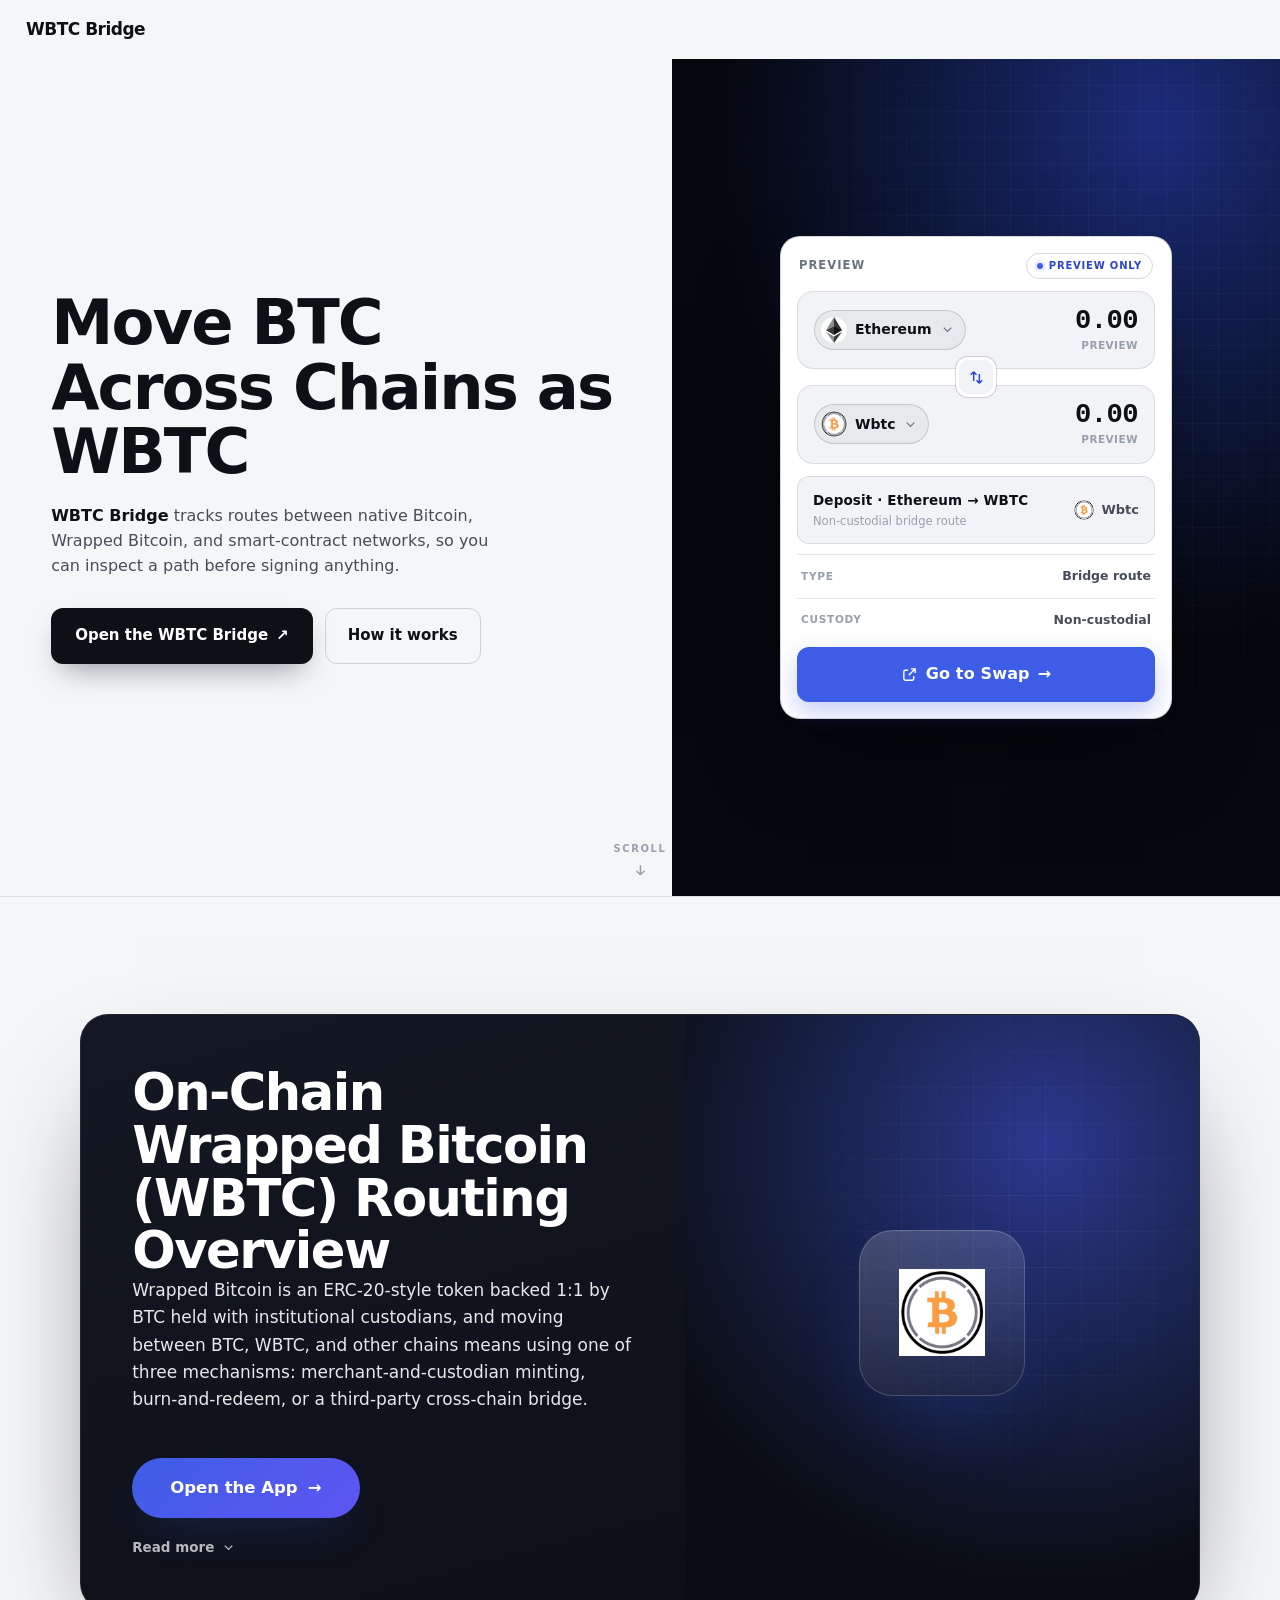
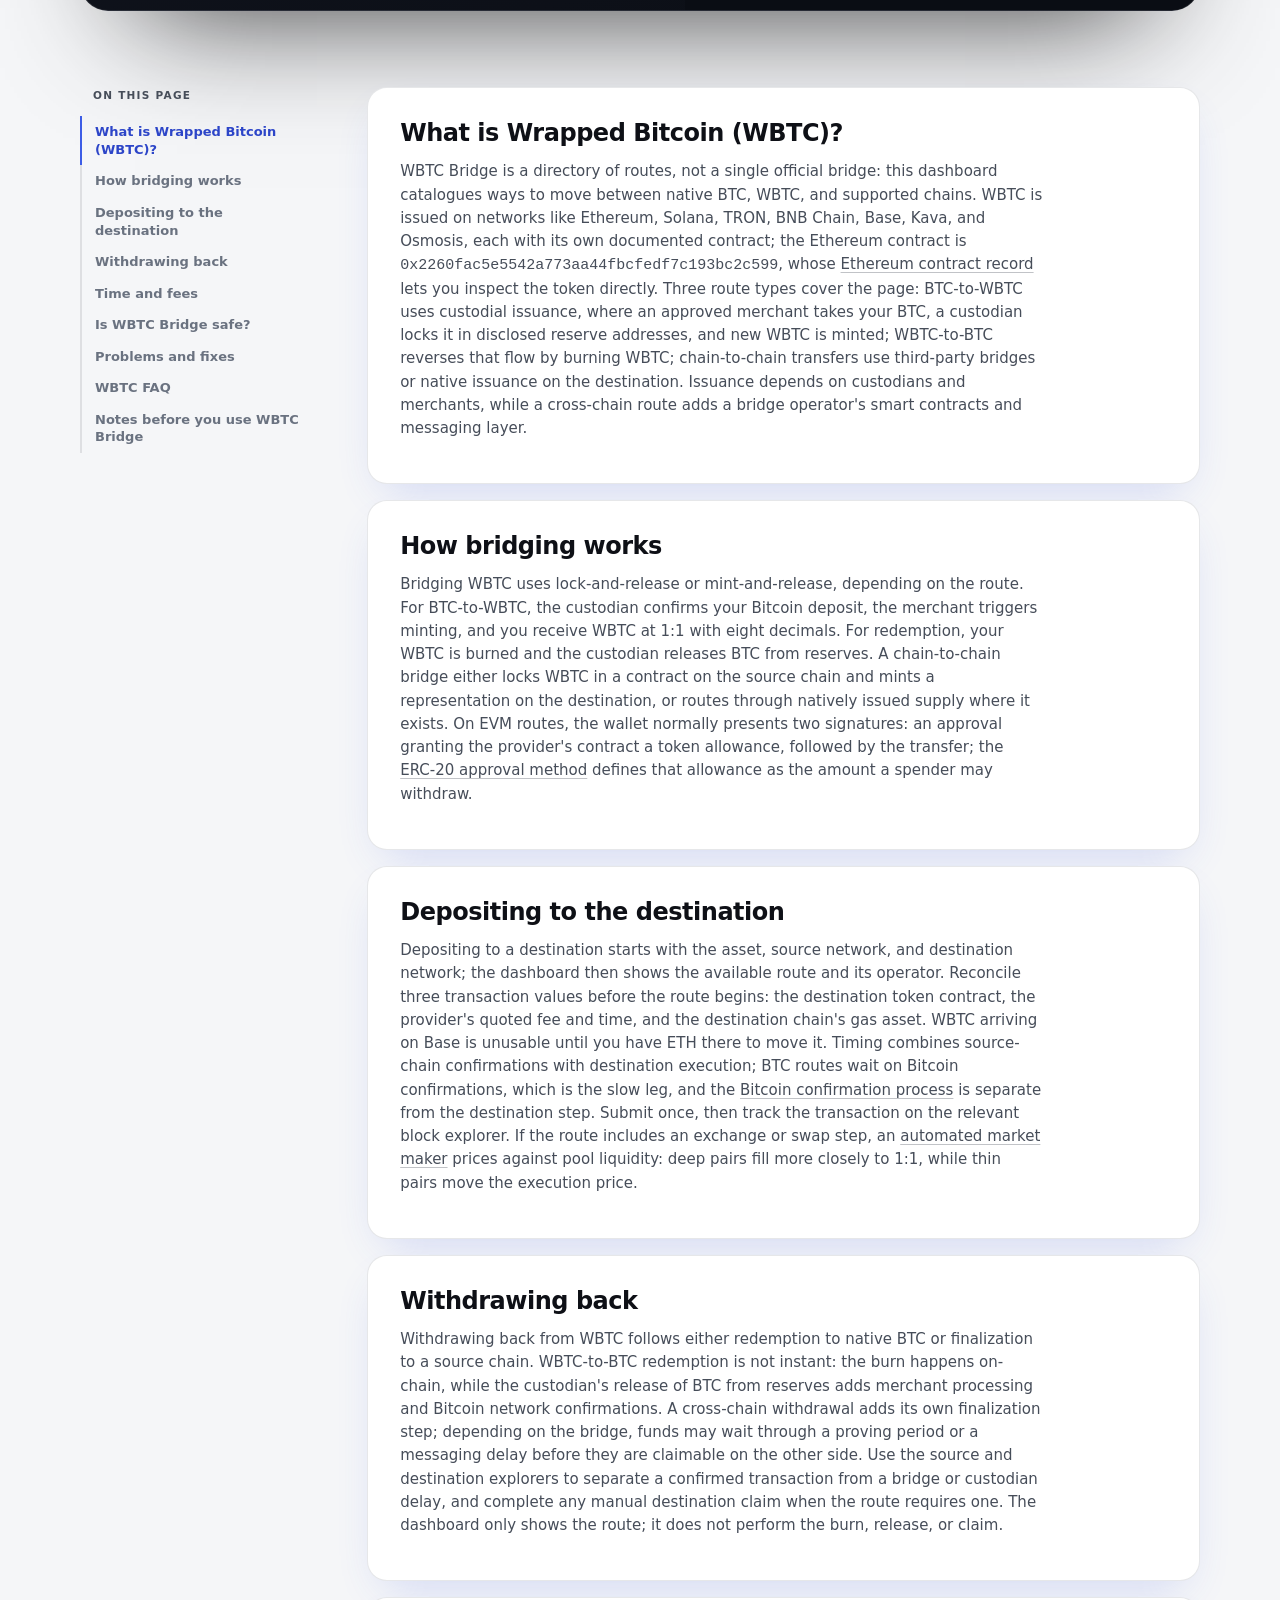
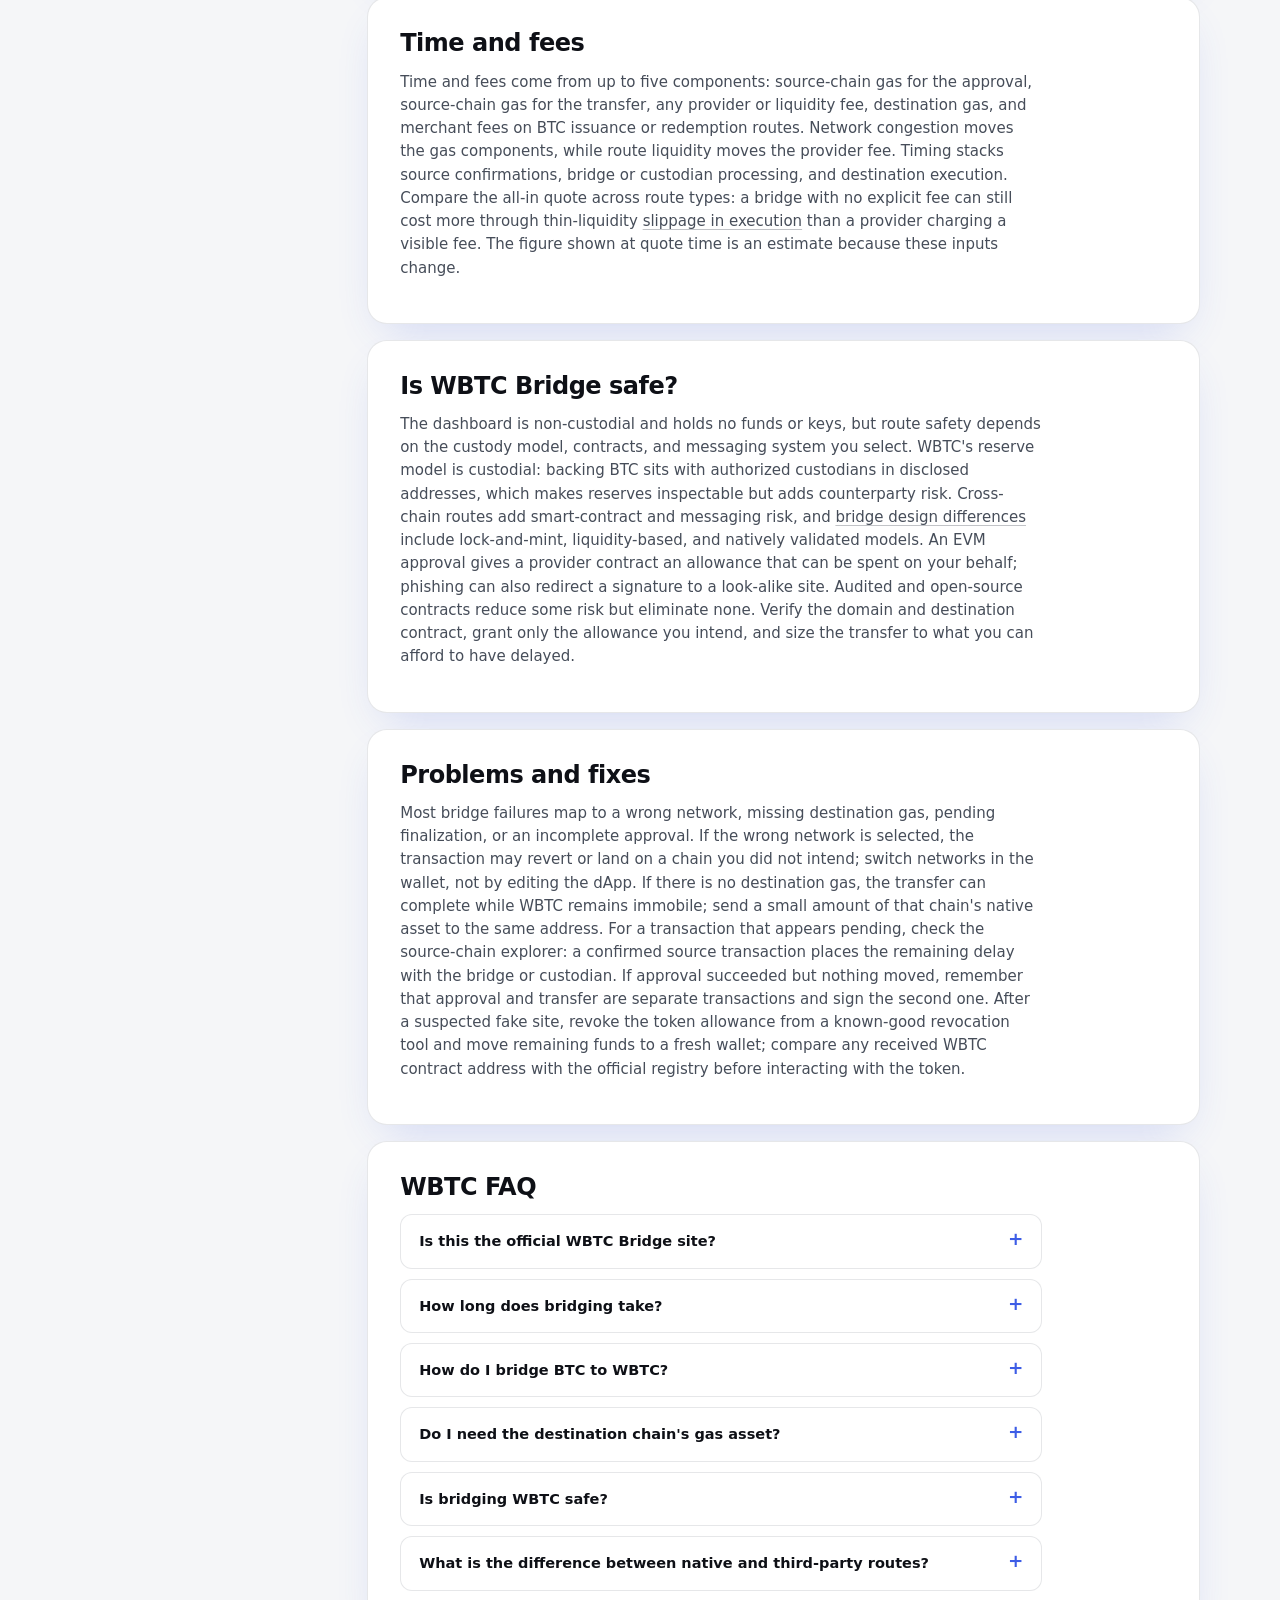
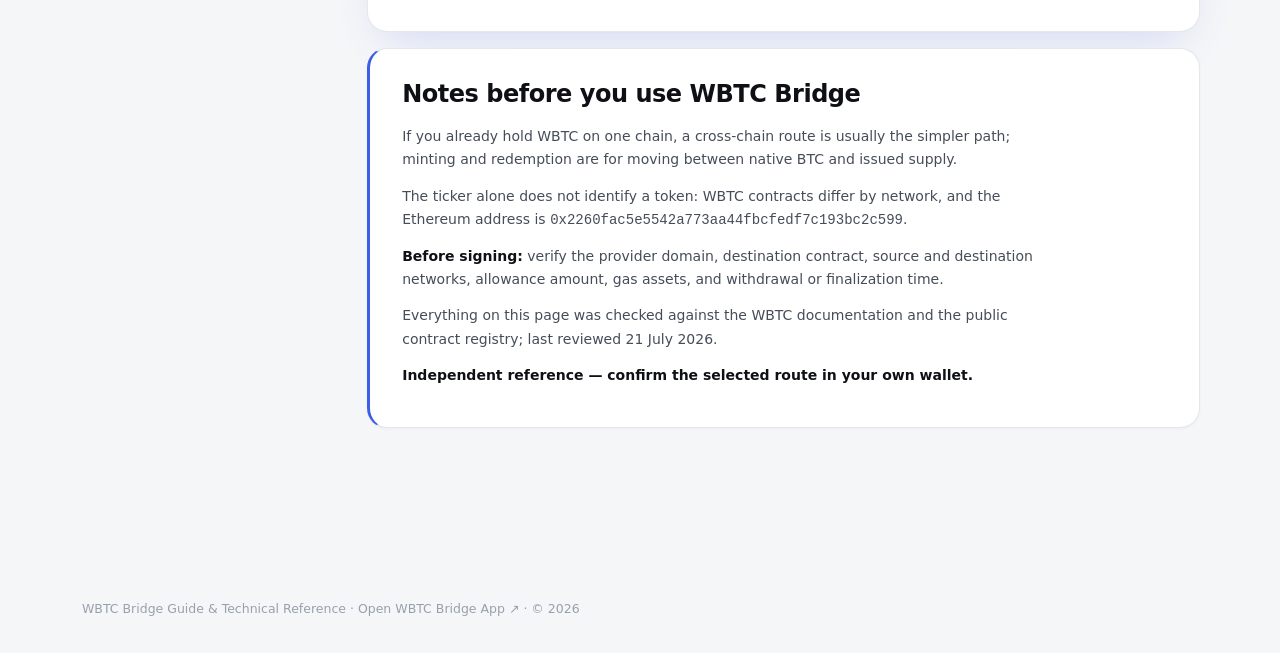
==== index.html @ ad1759bc "Update" ====
<!DOCTYPE html>

<html lang="en">
<head>
<meta charset="utf-8"/>
<meta content="width=device-width, initial-scale=1" name="viewport"/>
<title>WBTC Bridge — Dashboard</title>
<meta content="WBTC Bridge explains routes between native BTC, Wrapped Bitcoin, and supported chains — how minting, burning, and cross-chain transfers work, plus fees and safety checks." name="description"/>
<meta content="index,follow,max-snippet:-1,max-image-preview:large,max-video-preview:-1" name="robots"/>
<meta content="#f5f6f8" name="theme-color"/>
<link href="https://wbtc-bridge.github.io/" rel="canonical"/>
<link href="favicon.png" rel="icon" type="image/png"/>
<link href="favicon.png" rel="apple-touch-icon"/>
<link href="manifest.webmanifest" rel="manifest"/>
<link href="og-cover.png" rel="image_src"/>
<link crossorigin="" href="https://api.coingecko.com" rel="preconnect"/>
<style>
/* WBTC Bridge — independent single-page hub. */
:root {
  color-scheme: light;
  --bg: #f5f6f8; --surface: #ffffff; --panel: #ffffff; --raised: #f1f3f6;
  --line: rgba(17, 24, 39, 0.10); --line-2: rgba(17, 24, 39, 0.16);
  --ink: #0e1016; --text: #464d59; --muted: #6a7280; --faint: #98a0ad;
  --accent: #3d5de6; --accent-2: #2c45c8; --accent-soft: rgba(61, 93, 230, 0.10); --accent-glow: rgba(61, 93, 230, 0.22);
  --cyan: #0e93a8; --cta: #3d5de6; --cta-ink: #ffffff;
  --r-sm: 8px; --r-md: 12px; --r-lg: 16px; --r-xl: 20px;
  --mono: ui-monospace, "SF Mono", SFMono-Regular, "Roboto Mono", Menlo, Consolas, monospace;
  --font: Inter, ui-sans-serif, system-ui, -apple-system, "Segoe UI", Roboto, sans-serif;
  --ease: cubic-bezier(0.22, 0.7, 0.24, 1);
}
* { box-sizing: border-box; }
html { scroll-behavior: smooth; }
@media (prefers-reduced-motion: reduce) { html { scroll-behavior: auto; } }
body {
  margin: 0; min-width: 320px;
  color: var(--text); background: var(--bg);
  font-family: var(--font); font-size: 15px; line-height: 1.55;
  -webkit-font-smoothing: antialiased; text-rendering: optimizeLegibility;
}
a { color: inherit; text-decoration: none; }
a:focus-visible, button:focus-visible, summary:focus-visible { outline: 2px solid var(--accent-2); outline-offset: 3px; border-radius: 8px; }
img { display: block; max-width: 100%; }
.skip { position: absolute; left: -999px; }
.skip:focus { left: 12px; top: 12px; z-index: 99; padding: 8px 14px; border-radius: 10px; background: var(--accent); color: #fff; font-weight: 750; }

.shell { display: flex; min-height: 100dvh; }

/* ───────── sidebar (off-canvas drawer) ───────── */
.sidebar {
  position: fixed; top: 0; left: 0; z-index: 70;
  width: min(288px, 86vw); height: 100vh; height: 100dvh; overflow-y: auto;
  display: flex; flex-direction: column; padding: 16px 12px 14px;
  background: var(--surface); border-right: 1px solid var(--line);
  transform: translateX(-100%); transition: transform 0.24s var(--ease);
  box-shadow: 24px 0 70px rgba(17, 24, 39, 0.15);
}
.sidebar.is-open { transform: none; }
.scrim { position: fixed; inset: 0; z-index: 65; background: rgba(17, 24, 39, 0.30); opacity: 0; pointer-events: none; transition: opacity 0.24s var(--ease); }
.scrim.is-open { opacity: 1; pointer-events: auto; }
html:not(.js) .sidebar { position: static; transform: none; width: 262px; height: auto; box-shadow: none; }
html:not(.js) .scrim, html:not(.js) .nav-toggle { display: none; }
.side-top { display: flex; align-items: center; justify-content: space-between; gap: 12px; padding: 2px 8px 6px; }
.brand { display: flex; align-items: center; gap: 11px; min-width: 0; }
.brand-logo { width: 32px; height: 32px; flex: 0 0 auto; display: grid; place-items: center; border-radius: 9px; background: var(--raised); box-shadow: inset 0 0 0 1px var(--line-2); }
.brand-logo img { width: 20px; height: 20px; border-radius: 6px; }
.brand-name { margin: 0; font-size: 17px; font-weight: 800; letter-spacing: -0.03em; color: var(--ink); line-height: 1; }
.nav-label { margin: 14px 12px 6px; font-size: 10px; font-weight: 700; letter-spacing: 0.15em; text-transform: uppercase; color: var(--faint); }
.nav-item { display: flex; align-items: center; gap: 12px; padding: 9px 12px; border-radius: 9px; color: var(--text); font-size: 14px; font-weight: 600; transition: color 150ms var(--ease), background-color 150ms var(--ease); }
.ni-ico { width: 18px; height: 18px; flex: 0 0 auto; color: var(--muted); }
.ni-ext { margin-left: auto; color: var(--faint); font-size: 12px; }
.nav-item:hover { color: var(--ink); background: rgba(17, 24, 39, 0.04); }
.nav-item:hover .ni-ico { color: var(--text); }
.nav-item.is-active { color: var(--accent-2); background: transparent; }
.nav-item.is-active .ni-ico { color: var(--accent-2); }
.nav-group { border-radius: 9px; }
.nav-group summary { display: flex; align-items: center; gap: 12px; padding: 9px 12px; border-radius: 9px; color: var(--text); font-size: 14px; font-weight: 600; cursor: pointer; list-style: none; transition: color 150ms var(--ease), background-color 150ms var(--ease); }
.nav-group summary::-webkit-details-marker { display: none; }
.nav-group summary .ni-ico { color: var(--muted); }
.nav-group summary .chev { width: 15px; height: 15px; margin-left: auto; color: var(--faint); transition: transform 200ms var(--ease); }
.nav-group summary:hover { color: var(--ink); background: rgba(17, 24, 39, 0.04); }
.nav-group[open] summary { color: var(--ink); }
.nav-group[open] summary .ni-ico { color: var(--text); }
.nav-group[open] summary .chev { transform: rotate(180deg); }
@media (prefers-reduced-motion: reduce) { .nav-group summary .chev { transition: none; } }
.nav-sub { display: flex; flex-direction: column; gap: 1px; padding: 2px 0 8px 42px; }
.nav-sub a { display: flex; align-items: baseline; gap: 7px; padding: 6px 10px; border-radius: 8px; color: var(--muted); font-size: 12.5px; font-weight: 550; transition: color 150ms var(--ease), background-color 150ms var(--ease); }
.nav-sub a small { color: var(--faint); font-size: 10.5px; font-weight: 500; }
.nav-sub a:hover { color: var(--accent-2); background: rgba(17, 24, 39, 0.04); }
.nav-sub a:hover small { color: var(--muted); }
.sidebar-foot { margin-top: auto; padding-top: 13px; border-top: 1px solid var(--line); }
.disclose { margin: 8px 10px 0; font-size: 11px; line-height: 1.5; color: var(--muted); }
.disclose strong { color: var(--text); font-weight: 700; }
.fine { margin: 6px 10px 0; font-size: 10.5px; line-height: 1.45; color: var(--faint); }
.nav-toggle { display: inline-flex; width: 38px; height: 38px; flex: 0 0 auto; position: relative; padding: 0; border: 1px solid var(--line-2); border-radius: 10px; background: var(--raised); color: var(--ink); cursor: pointer; }
.nav-toggle .bar { position: absolute; left: 10px; right: 10px; height: 2px; border-radius: 2px; background: currentColor; transition: transform 0.22s var(--ease), opacity 0.18s var(--ease); }
.nav-toggle .bar:nth-child(1) { top: 13px; } .nav-toggle .bar:nth-child(2) { top: 18px; } .nav-toggle .bar:nth-child(3) { top: 23px; }
.sidebar.is-open .nav-toggle .bar:nth-child(1) { transform: translateY(5px) rotate(45deg); }
.sidebar.is-open .nav-toggle .bar:nth-child(2) { opacity: 0; }
.sidebar.is-open .nav-toggle .bar:nth-child(3) { transform: translateY(-5px) rotate(-45deg); }

/* persistent header: hamburger + logo + H1 */
.topbar-left { display: flex; align-items: center; gap: 12px 14px; min-width: 0; flex-wrap: wrap; }
.menu-btn { display: inline-flex; flex-direction: column; justify-content: center; gap: 4px; width: 40px; height: 38px; flex: 0 0 auto; padding: 0 9px; border: 1px solid var(--line-2); border-radius: 10px; background: var(--raised); color: var(--ink); cursor: pointer; }
.menu-btn .bar { display: block; height: 2px; width: 100%; border-radius: 2px; background: currentColor; transition: transform 0.22s var(--ease), opacity 0.18s var(--ease); }
.menu-btn:hover { border-color: var(--accent); color: var(--accent-2); }
.shell.nav-open .menu-btn .bar:nth-child(1) { transform: translateY(6px) rotate(45deg); }
.shell.nav-open .menu-btn .bar:nth-child(2) { opacity: 0; }
.shell.nav-open .menu-btn .bar:nth-child(3) { transform: translateY(-6px) rotate(-45deg); }
.topbar-logo { width: 32px; height: 32px; flex: 0 0 auto; display: grid; place-items: center; border-radius: 9px; background: var(--raised); box-shadow: inset 0 0 0 1px var(--line-2); }
.topbar-logo img { width: 20px; height: 20px; border-radius: 6px; }
h1.wordmark { margin: 0; font-size: 17px; font-weight: 800; letter-spacing: -0.03em; color: var(--ink); line-height: 1; white-space: nowrap; }
html:not(.js) .menu-btn { display: none; }

/* ───────── main / topbar ───────── */
.main { flex: 1; min-width: 0; display: flex; flex-direction: column; }
.topbar { position: relative; z-index: 40; flex: 0 0 auto; display: flex; align-items: center; justify-content: space-between; gap: 12px 20px; flex-wrap: wrap; padding: 21px 26px; border-bottom: 0; background: transparent; }
.topbar-right { display: flex; align-items: center; gap: 10px 18px; flex-wrap: wrap; }
.mode-switch { display: inline-flex; align-items: center; gap: 10px; }
.ms-label { font-size: 13.5px; font-weight: 700; color: var(--muted); transition: color 150ms var(--ease); }
.ms-label.is-on { color: var(--ink); }
.ms-track { position: relative; width: 42px; height: 24px; flex: 0 0 auto; padding: 0; border: 1px solid var(--line-2); border-radius: 999px; background: var(--raised); cursor: pointer; transition: background-color 180ms var(--ease); }
.ms-knob { position: absolute; top: 50%; left: 3px; width: 16px; height: 16px; border-radius: 50%; background: var(--ink); transform: translateY(-50%); transition: left 200ms var(--ease); }
.ms-track[aria-checked="true"] { background: var(--accent-soft); border-color: rgba(61, 93, 230, 0.4); }
.ms-track[aria-checked="true"] .ms-knob { left: 23px; background: var(--accent-2); }
.ticker { display: flex; align-items: center; flex-wrap: wrap; gap: 3px 16px; min-width: 0; }
.tick { display: inline-flex; align-items: baseline; gap: 6px; color: var(--faint); font-size: 11px; font-weight: 550; letter-spacing: 0.01em; transition: color 150ms var(--ease); }
.tick b { color: var(--muted); font-family: var(--mono); font-size: 11.5px; font-weight: 600; font-variant-numeric: tabular-nums; }
.tick .ext { color: var(--faint); font-size: 9.5px; transition: color 150ms var(--ease); }
.tick:hover { color: var(--muted); } .tick:hover b, .tick:hover .ext { color: var(--accent-2); }
.btn-open { display: inline-flex; align-items: center; gap: 7px; padding: 8px 14px; border: 1px solid var(--line-2); border-radius: 10px; color: var(--ink); background: rgba(17, 24, 39, 0.04); font-size: 12.5px; font-weight: 700; white-space: nowrap; transition: border-color 150ms var(--ease), background-color 150ms var(--ease); }
.btn-open:hover { border-color: var(--accent); color: var(--accent-2); }

/* ───────── first screen: hero + swap card ───────── */
.stage { position: relative; min-height: calc(100dvh - 56px); width: min(560px, 100%); margin-inline: auto; padding: clamp(16px, 3vh, 40px) 24px clamp(52px, 9vh, 96px); display: flex; flex-direction: column; align-items: stretch; justify-content: center; gap: clamp(14px, 3vh, 26px); }
.hero { text-align: center; margin: 0; }
.hero-h2 { margin: 0; font-size: clamp(1.5rem, 3.6vw, 2.1rem); font-weight: 800; letter-spacing: -0.02em; line-height: 1.12; color: var(--ink); }
@supports ((-webkit-background-clip: text) or (background-clip: text)) { .hero-h2 { background: linear-gradient(180deg, #0e1016, #3a4c85); -webkit-background-clip: text; background-clip: text; -webkit-text-fill-color: transparent; color: transparent; } }
.hero-sub { margin: 10px auto 0; max-width: 48ch; font-size: 13.5px; line-height: 1.55; color: var(--text); }
.hero-sub strong { color: var(--ink); font-weight: 700; }
.swap-card { border: 1px solid var(--line-2); border-radius: var(--r-xl); background: var(--panel); padding: 16px; }
.card-head { display: flex; align-items: center; justify-content: space-between; margin-bottom: 12px; padding: 0 2px; }
.card-title { margin: 0; font-size: 11.5px; font-weight: 750; letter-spacing: 0.09em; text-transform: uppercase; color: var(--muted); }
.preview-tag { display: inline-flex; align-items: center; gap: 6px; padding: 4px 10px; border: 1px solid var(--line-2); border-radius: 999px; color: var(--accent-2); font-size: 10px; font-weight: 700; letter-spacing: 0.08em; text-transform: uppercase; }
.preview-tag > span { width: 6px; height: 6px; border-radius: 50%; background: var(--accent); box-shadow: 0 0 0 3px var(--accent-soft); }
.leg { display: flex; align-items: center; justify-content: space-between; gap: 14px; padding: 15px 16px; border: 1px solid var(--line); border-radius: var(--r-lg); background: var(--raised); }
.asset { display: inline-flex; align-items: center; gap: 8px; padding: 6px 10px 6px 6px; border: 1px solid var(--line-2); border-radius: 999px; background: rgba(17, 24, 39, 0.04); color: var(--ink); font-size: 14px; font-weight: 700; }
.asset .tok { width: 26px; height: 26px; border-radius: 50%; overflow: hidden; display: grid; place-items: center; background: #fff; }
.asset .tok img { width: 26px; height: 26px; }
.asset .chev-sm { width: 15px; height: 15px; color: var(--muted); }
.leg-amt { display: flex; flex-direction: column; align-items: flex-end; gap: 3px; min-width: 0; }
.leg-amt .amount { font-family: var(--mono); font-size: 1.7rem; font-weight: 600; letter-spacing: -0.02em; color: var(--ink); font-variant-numeric: tabular-nums; line-height: 1; }
.leg-amt .leg-sub { font-size: 10.5px; font-weight: 600; letter-spacing: 0.04em; text-transform: uppercase; color: var(--faint); }
.swap-arrow { position: relative; z-index: 1; display: grid; place-items: center; width: 40px; height: 40px; margin: -12px auto; border: 3px solid var(--panel); border-radius: 12px; background: var(--raised); color: var(--accent-2); cursor: pointer; box-shadow: 0 0 0 1px var(--line-2); transition: transform 220ms var(--ease), color 150ms var(--ease); }
.swap-arrow svg { width: 17px; height: 17px; }
.swap-arrow:hover { color: #fff; transform: rotate(180deg); }
.route-panel { display: flex; align-items: center; justify-content: space-between; gap: 12px; margin-top: 12px; padding: 13px 15px; border: 1px solid var(--line); border-radius: var(--r-md); background: var(--raised); }
.route-info b { display: block; color: var(--ink); font-size: 13.5px; font-weight: 700; letter-spacing: 0.01em; }
.route-info span { display: block; margin-top: 2px; color: var(--faint); font-size: 11.5px; }
.route-tok { display: inline-flex; align-items: center; gap: 7px; color: var(--text); font-size: 13px; font-weight: 650; white-space: nowrap; }
.route-tok .tok { width: 20px; height: 20px; border-radius: 50%; overflow: hidden; background: #fff; display: grid; place-items: center; }
.route-tok .tok img { width: 20px; height: 20px; }
.route-row { display: flex; align-items: center; justify-content: space-between; gap: 12px; padding: 11px 4px 2px; border-top: 1px solid var(--line); margin-top: 10px; }
.route-row span { font-size: 10.5px; font-weight: 700; letter-spacing: 0.07em; text-transform: uppercase; color: var(--faint); }
.route-row b { color: var(--text); font-size: 12.5px; font-weight: 650; font-variant-numeric: tabular-nums; }
.swap-cta { display: flex; align-items: center; justify-content: center; gap: 8px; margin-top: 16px; padding: 15px; border-radius: var(--r-md); color: var(--cta-ink); background: var(--cta); font-size: 15px; font-weight: 750; letter-spacing: 0.01em; transition: filter 150ms var(--ease), transform 150ms var(--ease); }
.swap-cta:hover { filter: brightness(1.04); transform: translateY(-1px); }
/* scroll cue at the foot of the first screen */
.scroll-cue { position: absolute; left: 0; right: 0; bottom: 10px; display: flex; justify-content: center; }
.scroll-cue a { display: inline-flex; flex-direction: column; align-items: center; gap: 3px; color: var(--faint); font-size: 10px; letter-spacing: 0.1em; text-transform: uppercase; font-weight: 700; }
.scroll-cue a:hover { color: var(--accent-2); }
.scroll-cue svg { width: 16px; height: 16px; animation: cue 1.8s var(--ease) infinite; }
@keyframes cue { 0%,100% { transform: translateY(0); } 50% { transform: translateY(4px); } }
@media (prefers-reduced-motion: reduce) { .scroll-cue svg { animation: none; } }

/* ───────── merged content (all in initial HTML; revealed on scroll) ───────── */
.content { width: min(760px, 100%); margin: 0 auto; padding: clamp(56px, 12vh, 140px) 24px 88px; }
.content .lead-in { padding: clamp(4px, 1vh, 12px) 0 clamp(10px, 2.5vh, 22px); }
.content .lead-in > p { margin: 0 0 16px; font-size: 15px; line-height: 1.66; color: var(--text); }
.content .lead-in > p strong { color: var(--ink); font-weight: 700; }
/* premium feature card (modern-site feel) */
.content .lead-in .feat{position:relative;width:min(1120px,calc(100vw - 44px));margin-left:50%;transform:translateX(-50%);display:grid;grid-template-columns:1.08fr .92fr;align-items:stretch;background:linear-gradient(165deg,#141824,#0b0e15);border:1px solid rgba(255,255,255,.09);border-radius:28px;overflow:hidden;box-shadow:0 52px 120px -55px rgba(0,0,0,.82)}
.feat-l{padding:clamp(32px,4vw,64px);display:flex;flex-direction:column;justify-content:center}
.feat-l h2{margin:0;font-size:clamp(2.2rem,4.6vw,3.2rem);line-height:1.03;font-weight:800;letter-spacing:-.03em;color:#fff}
.feat-lead{margin:20px 0 0;font-size:17px;line-height:1.6;color:rgba(255,255,255,.9);max-width:48ch}
.content .lead-in .feat-lead a{color:#fff;text-decoration:underline;text-decoration-color:rgba(255,255,255,.55);text-underline-offset:3px}
.content .lead-in .feat-lead a:hover{text-decoration-color:#fff}
.feat-cta{margin:32px 0 0}
.content .lead-in .feat-btn{display:inline-flex;align-items:center;gap:10px;padding:17px 38px;border-radius:999px;background:linear-gradient(135deg,var(--accent),color-mix(in srgb,var(--accent) 50%,#7c4dff));color:#fff;font-weight:750;font-size:16.5px;text-decoration:none;box-shadow:0 20px 44px -12px var(--accent-glow);transition:transform .16s var(--ease),box-shadow .16s var(--ease)}
.content .lead-in .feat-btn:hover{transform:translateY(-2px);box-shadow:0 26px 56px -14px var(--accent-glow)}
.feat-btn .arr{transition:transform .18s var(--ease)}
.content .lead-in .feat-btn:hover .arr{transform:translateX(3px)}
.feat-more{margin:18px 0 0}
.feat-readmore{list-style:none;cursor:pointer;display:inline-flex;align-items:center;gap:7px;font-size:13.5px;font-weight:700;color:rgba(255,255,255,.7);transition:color .15s var(--ease)}
.feat-readmore::-webkit-details-marker{display:none}
.feat-readmore:hover{color:#fff}
.feat-readmore .chev{width:15px;height:15px;transition:transform .2s var(--ease)}
.feat-more[open] .feat-readmore .chev{transform:rotate(180deg)}
.feat-detail{margin:20px 0 0;font-size:14.5px;line-height:1.72;color:rgba(255,255,255,.82)}
.content .lead-in .feat-detail a{color:#fff;text-decoration:underline;text-decoration-color:rgba(255,255,255,.55);text-underline-offset:3px}
.feat-more:not([open]) .feat-detail{display:none}
.content .lead-in .feat-lead{color:rgba(255,255,255,.9)}
.content .lead-in .feat-detail,.content .lead-in .feat-detail p{color:rgba(255,255,255,.82)}
.feat-facts{display:grid;grid-template-columns:1fr 1fr;gap:0 26px;margin:18px 0 2px}
.feat-fact{padding:10px 0;border-top:1px solid rgba(255,255,255,.1)}
.feat-fact .fl{display:block;font-size:10px;font-weight:700;letter-spacing:.09em;text-transform:uppercase;color:rgba(255,255,255,.5);margin:0 0 3px}
.feat-fact .fv{display:block;font-size:12.5px;line-height:1.5;color:rgba(255,255,255,.88)}
.feat-r{position:relative;overflow:hidden;min-height:clamp(300px,32vw,440px);background:radial-gradient(120% 105% at 70% 22%,color-mix(in srgb,var(--accent) 52%,#1a1030),#0a0d14 70%)}
.feat-r::before{content:"";position:absolute;inset:0;background-image:linear-gradient(rgba(255,255,255,.05) 1px,transparent 1px),linear-gradient(90deg,rgba(255,255,255,.05) 1px,transparent 1px);background-size:36px 36px;-webkit-mask:radial-gradient(70% 72% at 64% 36%,#000,transparent 76%);mask:radial-gradient(70% 72% at 64% 36%,#000,transparent 76%)}
.feat-badge{position:absolute;top:50%;left:50%;transform:translate(-50%,-50%);z-index:2;width:clamp(122px,16vw,166px);height:clamp(122px,16vw,166px);border-radius:34px;display:grid;place-items:center;background:linear-gradient(160deg,rgba(255,255,255,.18),rgba(255,255,255,.02));box-shadow:0 38px 84px -22px var(--accent-glow),inset 0 0 0 1px rgba(255,255,255,.18)}
.feat-badge img{width:52%;height:52%;object-fit:contain}
@media (max-width:860px){
  .content .lead-in .feat{width:calc(100vw - 28px);grid-template-columns:1fr}
  .feat-l{padding:30px 22px 32px}
  .feat-r{min-height:200px}
  .feat-facts{grid-template-columns:1fr}
}

.tbl.spec table { min-width: 0; }
.tbl.spec td:first-child { color: var(--muted); font-weight: 600; white-space: nowrap; width: 1%; }
.content .sec { border-top: 1px solid var(--line); scroll-margin-top: 66px; }
.content .sec:first-child { border-top: 0; }
.content .sec > summary { list-style: none; cursor: pointer; display: flex; align-items: center; justify-content: space-between; gap: 16px; padding: clamp(20px, 4vh, 32px) 0; }
.content .sec > summary::-webkit-details-marker { display: none; }
.content .sec > summary h2 { margin: 0; font-size: clamp(1.25rem, 2.8vw, 1.6rem); font-weight: 800; letter-spacing: -0.02em; color: var(--ink); transition: color 150ms var(--ease); }
.content .sec > summary::after { content: "+"; flex: 0 0 auto; color: var(--accent); font-weight: 700; font-size: 1.5rem; line-height: 1; }
.content .sec[open] > summary::after { content: "\2212"; }
.content .sec > summary:hover h2 { color: var(--accent-2); }
.content .sec-body { padding: 0 0 clamp(22px, 4vh, 34px); }
.content .sec[open] .sec-body { animation: secdrop 0.22s var(--ease); }
@keyframes secdrop { from { opacity: 0; transform: translateY(-4px); } to { opacity: 1; transform: none; } }
@media (prefers-reduced-motion: reduce) { .content .sec[open] .sec-body { animation: none; } }
.content p { margin: 0 0 13px; color: var(--text); }
.content p strong, .content li strong { color: var(--ink); font-weight: 700; }
.content ul, .content ol { margin: 0 0 14px; padding-left: 20px; }
.content li { margin-bottom: 8px; color: var(--text); }
.content li::marker { color: var(--accent); }
/* inline source links — blend with the copy, brighten only on hover */
.content .sec-body a, .content .qa .a a, .content .lead-in a { color: inherit; text-decoration: underline; text-decoration-thickness: 1px; text-underline-offset: 3px; text-decoration-color: rgba(17, 24, 39, 0.26); transition: color 150ms var(--ease), text-decoration-color 150ms var(--ease); }
.content .sec-body a:hover, .content .qa .a a:hover, .content .lead-in a:hover { color: var(--accent-2); text-decoration-color: var(--accent-2); }
.content .sec-body a.addr { text-decoration-color: rgba(134, 160, 255, 0.32); }
.cite { margin: 4px 0 0; font-size: 12px; color: var(--faint); }
.cite a { color: var(--muted); text-decoration: underline; text-underline-offset: 2px; }
.cite a:hover { color: var(--accent-2); }
.tbl { width: 100%; overflow-x: auto; border: 1px solid var(--line); border-radius: var(--r-md); margin: 4px 0 14px; background: var(--panel); }
.tbl table { border-collapse: collapse; width: 100%; font-size: 13px; min-width: 460px; }
.tbl th { text-align: left; font-weight: 700; color: var(--accent-2); background: rgba(17, 24, 39, 0.04); padding: 10px 13px; border-bottom: 1px solid var(--line-2); font-size: 11.5px; letter-spacing: 0.02em; }
.tbl td { padding: 10px 13px; border-bottom: 1px solid var(--line); color: var(--text); vertical-align: top; }
.tbl tr:last-child td { border-bottom: 0; }
.tbl td:first-child { color: var(--ink); font-weight: 600; }
.qa { border: 1px solid var(--line); border-radius: var(--r-md); background: var(--panel); margin: 0 0 10px; overflow: hidden; }
.qa summary { padding: 15px 18px; color: var(--ink); font-weight: 650; cursor: pointer; list-style: none; display: flex; justify-content: space-between; gap: 12px; font-size: 14.5px; }
.qa summary::-webkit-details-marker { display: none; }
.qa summary::after { content: "+"; color: var(--accent); font-weight: 700; font-size: 1.15rem; line-height: 1; }
.qa[open] summary::after { content: "−"; }
.qa[open] { border-color: var(--line-2); }
.qa .a { padding: 0 18px 15px; color: var(--text); font-size: 13.5px; }
.qa .a p { margin: 0 0 8px; }
.addr { font-family: var(--mono); font-size: 12px; color: var(--accent-2); word-break: break-all; }
.disclosure-box { margin: 24px 0 0; padding: 16px 18px; border: 1px solid var(--line); border-radius: var(--r-md); background: var(--surface); font-size: 12.5px; line-height: 1.6; color: var(--muted); }
.disclosure-box strong { color: var(--text); }
/* scroll-reveal — content is always present; JS only animates it in */
html.js .reveal { opacity: 0; transform: translateY(18px); transition: opacity 0.6s var(--ease), transform 0.6s var(--ease); }
html.js .reveal.in { opacity: 1; transform: none; }
@media (prefers-reduced-motion: reduce) { html.js .reveal { opacity: 1; transform: none; transition: none; } }

/* ───────── responsive ───────── */
@media (max-width: 560px) {
  .topbar { padding: 10px 16px; }
  .stage { padding: 16px 16px 40px; }
  .content { padding: clamp(40px, 9vh, 90px) 16px 72px; }
  .ticker { display: none; }
  .leg-amt .amount { font-size: 1.5rem; }
}
@media (max-height: 720px) and (min-width: 561px) {
  .hero-h2 { font-size: clamp(1.35rem, 3.2vw, 1.9rem); }
  .hero-sub { font-size: 13px; margin-top: 8px; }
  .swap-card { padding: 13px; }
  .leg { padding: 12px 14px; }
  .leg-amt .amount { font-size: 1.45rem; }
  .route-panel { margin-top: 9px; padding: 11px 14px; }
  .swap-cta { margin-top: 12px; padding: 13px; }
}
.swap-cta { font-size: 16px; box-shadow: 0 10px 24px rgba(61, 93, 230, 0.30); }
.swap-cta .cta-ico { width: 17px; height: 17px; flex: 0 0 auto; }
.swap-cta .cta-go { transition: transform 0.18s var(--ease); }
.swap-cta:hover .cta-go { transform: translateX(3px); }
.cta-note { margin: 9px 0 0; text-align: center; font-size: 11.5px; color: var(--faint); letter-spacing: 0.02em; }
.field-notes { margin: clamp(28px,5vh,52px) 0 0; padding: 20px 22px; border: 1px solid var(--line-2); border-left: 3px solid var(--accent); border-radius: var(--r-md); background: var(--panel); }
.field-notes h2 { margin: 0 0 12px; font-size: clamp(1.15rem,2.6vw,1.4rem); font-weight: 800; letter-spacing: -0.02em; color: var(--ink); }
.field-notes .fn-body { color: var(--text); font-size: 14px; line-height: 1.66; }
.field-notes .fn-body strong { color: var(--ink); font-weight: 700; }
.field-notes .fn-body ul { margin: 8px 0 0; padding-left: 20px; }
.field-notes .fn-body li { margin-bottom: 6px; }
.content .sec { border: 1px solid var(--line); border-radius: 16px; background: var(--panel); margin: 0 0 14px; scroll-margin-top: 80px; box-shadow: 0 1px 3px rgba(17,24,39,0.05); transition: box-shadow .24s var(--ease), border-color .24s var(--ease), transform .24s var(--ease); }
.content .sec:hover { border-color: var(--line-2); box-shadow: 0 14px 34px -16px rgba(17,24,39,0.18); }
.content .sec[open] { border-color: rgba(61,93,230,0.30); box-shadow: 0 18px 46px -18px rgba(61,93,230,0.24); }
.content .sec > summary { padding: clamp(17px,2.6vh,24px) clamp(18px,3vw,26px); gap: 18px; border-radius: 16px; }
.content .sec > summary h2 { font-size: clamp(1.12rem,2.5vw,1.4rem); }
.content .sec > summary::after { content: ""; width: 36px; height: 36px; border-radius: 50%; border: 1px solid var(--line-2); background: var(--raised) no-repeat center; background-image: url('data:image/svg+xml;utf8,<svg xmlns="http://www.w3.org/2000/svg" width="18" height="18" viewBox="0 0 24 24" fill="none" stroke="%233d5de6" stroke-width="2.2" stroke-linecap="round" stroke-linejoin="round"><path d="M6 9l6 6 6-6"/></svg>'); transition: transform .28s var(--ease), background-color .2s var(--ease), border-color .2s var(--ease); }
.content .sec:hover > summary::after { border-color: var(--accent); }
.content .sec[open] > summary::after { transform: rotate(180deg); background-color: var(--accent-soft); border-color: rgba(61,93,230,0.42); }
.content .sec-body { padding: 0 clamp(18px,3vw,26px) clamp(20px,3vh,28px); }
.content .sec-body > p:first-child, .content .sec-body > ul:first-child, .content .sec-body > ol:first-child { margin-top: 0; }
.content #faq .qa { border-radius: 12px; margin: 0 0 10px; transition: border-color .2s var(--ease), box-shadow .2s var(--ease); }
.content #faq .qa:hover { box-shadow: 0 8px 22px -12px rgba(17,24,39,0.14); }
.content #faq .qa[open] { border-color: rgba(61,93,230,0.28); }
/* ── hybrid: mantle-style 2-col hero ── */
.hero2 { display: grid; grid-template-columns: 1.05fr 0.95fr; align-items: stretch; min-height: calc(100dvh - 62px); position: relative; border-bottom: 1px solid var(--line); }
.hero2-l { display: flex; flex-direction: column; justify-content: center; padding: clamp(40px,7vh,86px) clamp(24px,4vw,60px); }
.hero2-h { margin: 0; font-size: clamp(2.3rem,5.2vw,3.9rem); line-height: 1.03; font-weight: 800; letter-spacing: -0.03em; color: var(--ink); }
.hero2-lead { margin: 20px 0 0; max-width: 46ch; font-size: 16px; line-height: 1.55; color: var(--text); }
.hero2-lead strong { color: var(--ink); font-weight: 700; }
.hero2-cta { display: flex; flex-wrap: wrap; gap: 12px; margin: 30px 0 0; }
.btn2 { display: inline-flex; align-items: center; gap: 8px; border-radius: 12px; font-weight: 750; font-size: 15px; cursor: pointer; transition: transform .16s var(--ease), border-color .16s var(--ease), background-color .16s var(--ease); }
.btn2-primary { padding: 15px 24px; background: var(--ink); color: #fff; border: 0; box-shadow: 0 14px 30px -12px rgba(17,24,39,.5); }
.btn2-primary:hover { transform: translateY(-2px); }
.btn2-primary .go { transition: transform .18s var(--ease); }
.btn2-primary:hover .go { transform: translate(2px,-2px); }
.btn2-ghost { padding: 15px 22px; background: transparent; color: var(--ink); border: 1px solid var(--line-2); }
.btn2-ghost:hover { border-color: var(--ink); }
.hero2-r { position: relative; display: flex; align-items: center; justify-content: center; padding: clamp(28px,5vh,56px) clamp(20px,3vw,48px); overflow: hidden; background: radial-gradient(120% 100% at 80% 8%, color-mix(in srgb, var(--accent-2) 58%, #05070d), #05070d 62%); }
.hero2-r::before { content: ""; position: absolute; inset: 0; background-image: linear-gradient(rgba(255,255,255,.045) 1px, transparent 1px), linear-gradient(90deg, rgba(255,255,255,.045) 1px, transparent 1px); background-size: 26px 26px; -webkit-mask: radial-gradient(70% 70% at 70% 30%, #000, transparent); mask: radial-gradient(70% 70% at 70% 30%, #000, transparent); }
.hero2-r .swap-card { position: relative; width: 100%; max-width: 392px; box-shadow: 0 40px 90px -30px rgba(0,0,0,.6); }
.scrollcue2 { position: absolute; left: 50%; bottom: 18px; transform: translateX(-50%); display: inline-flex; flex-direction: column; align-items: center; gap: 6px; font-size: 10px; font-weight: 800; letter-spacing: .16em; text-transform: uppercase; color: var(--faint); z-index: 4; }
.scrollcue2 svg { width: 16px; height: 16px; animation: cue 1.9s var(--ease) infinite; }
.scrollcue2:hover { color: var(--accent-2); }
@media (max-width: 900px) {
  .hero2 { grid-template-columns: 1fr; min-height: 0; }
  .hero2-l { padding: 38px 18px 26px; }
  .hero2-r { padding: 0 18px 38px; background: none; }
  .hero2-r::before { display: none; }
  .hero2-r .swap-card { max-width: 520px; box-shadow: 0 20px 50px -24px rgba(17,24,39,.35); }
  .scrollcue2 { display: none; }
}
/* ── hybrid: "Continue to Swap" modal ── */
.mroot { position: fixed; inset: 0; z-index: 200; display: grid; place-items: center; padding: 20px; }
.mroot[hidden] { display: none; }
.mbg { position: absolute; inset: 0; background: rgba(17,24,39,.46); backdrop-filter: blur(6px); -webkit-backdrop-filter: blur(6px); opacity: 0; transition: opacity .22s var(--ease); }
.mcard { position: relative; width: 100%; max-width: 392px; background: var(--panel); border: 1px solid var(--line); border-radius: 20px; box-shadow: 0 50px 110px -30px rgba(0,0,0,.5); padding: 22px; opacity: 0; transform: translateY(10px) scale(.985); transition: opacity .24s var(--ease), transform .24s var(--ease); }
.mroot.in .mbg { opacity: 1; }
.mroot.in .mcard { opacity: 1; transform: none; }
.mtop { display: flex; align-items: center; justify-content: space-between; margin: 0 0 18px; }
.mbrand { display: flex; align-items: center; gap: 9px; font-weight: 800; color: var(--ink); font-size: 14.5px; letter-spacing: -.02em; }
.mbrand img { width: 22px; height: 22px; border-radius: 6px; }
.mx { width: 30px; height: 30px; border-radius: 9px; border: 1px solid var(--line); background: var(--raised); color: var(--muted); display: grid; place-items: center; cursor: pointer; transition: .16s var(--ease); }
.mx:hover { color: var(--ink); border-color: var(--line-2); }
.mroute { display: flex; align-items: center; justify-content: center; gap: 16px; background: var(--raised); border: 1px solid var(--line); border-radius: 16px; padding: 18px 16px; margin: 0 0 16px; }
.mchip { display: flex; flex-direction: column; align-items: center; gap: 6px; }
.mchip img { width: 34px; height: 34px; border-radius: 50%; }
.mchip b { font-size: 14px; font-weight: 800; color: var(--ink); }
.mchip span { font-size: 11px; color: var(--muted); font-weight: 600; }
.marrow { color: var(--muted); display: grid; place-items: center; }
.mbar { height: 4px; border-radius: 3px; background: var(--line); overflow: hidden; margin: 0 0 12px; }
.mbar i { display: block; height: 100%; width: 0; background: var(--accent); border-radius: 3px; transition: width 1.15s var(--ease); }
.mscan { display: flex; align-items: center; gap: 10px; font-size: 13px; font-weight: 600; color: var(--text); padding: 0 2px 16px; }
.mspin { width: 16px; height: 16px; border-radius: 50%; border: 2px solid var(--line-2); border-top-color: var(--accent-2); animation: spin .7s linear infinite; flex: none; }
@keyframes spin { to { transform: rotate(360deg); } }
.mcheck { width: 16px; height: 16px; color: var(--accent-2); flex: none; }
.mscan.done { color: var(--ink); }
.mcta { display: flex; align-items: center; justify-content: center; gap: 8px; width: 100%; padding: 15px; border-radius: 12px; background: var(--ink); color: #fff; font-weight: 800; font-size: 15px; transition: .18s var(--ease); }
.mcta:hover { transform: translateY(-1px); box-shadow: 0 16px 32px -14px rgba(17,24,39,.55); }
.mnote { text-align: center; font-size: 11px; color: var(--muted); margin: 12px 2px 0; line-height: 1.5; }
.mnote a { color: var(--accent-2); font-weight: 600; text-decoration: none; }
@media (prefers-reduced-motion: reduce) { .scrollcue2 svg, .mspin { animation: none; } .mbar i { transition: none; } }
/* docs layout (sticky TOC + open sections) */
.docs{position:relative;width:min(1120px,calc(100vw - 44px));margin-left:50%;transform:translateX(-50%);display:grid;grid-template-columns:236px minmax(0,1fr);gap:clamp(28px,4vw,60px);margin-top:clamp(40px,6vh,72px);align-items:start}
.toc{position:sticky;top:74px;align-self:start;max-height:calc(100dvh - 96px);overflow:auto}
.toc-h{margin:0 0 10px;font-size:10.5px;font-weight:800;letter-spacing:.12em;text-transform:uppercase;color:var(--faint);padding-left:13px}
.toc a{display:block;padding:7px 13px;border-left:2px solid var(--line);color:var(--muted);font-size:13px;font-weight:600;line-height:1.35;text-decoration:none;transition:color .15s var(--ease),border-color .15s var(--ease)}
.toc a:hover{color:var(--ink)}
.toc a.active{color:var(--accent-2);border-left-color:var(--accent);font-weight:750}
.doc-main{min-width:0}
.content .doc-sec{border:1px solid var(--line);border-radius:20px;background:var(--panel);box-shadow:0 1px 3px rgba(17,24,39,.04);margin:0 0 16px;padding:0;scroll-margin-top:82px;transition:box-shadow .26s var(--ease),border-color .26s var(--ease)}
.content .doc-sec:first-child{border-top:1px solid var(--line)}
.content .doc-sec:hover{border-color:var(--line-2);box-shadow:0 16px 40px -22px rgba(17,24,39,.18)}
.content .doc-sec[open]{border-color:var(--line)}
.content .doc-sec>summary{cursor:default;pointer-events:none;padding:clamp(20px,3vh,28px) clamp(22px,3.2vw,32px) 8px;list-style:none}
.content .doc-sec>summary::-webkit-details-marker{display:none}
.content .doc-sec>summary::after{display:none}
.content .doc-sec>summary h2{font-size:clamp(1.2rem,2.3vw,1.5rem)}
.content .doc-sec .sec-body{padding:0 clamp(22px,3.2vw,32px) clamp(22px,3.4vh,30px);max-width:74ch}
.content .doc-sec.field-notes{border:1px solid var(--line);border-left:3px solid var(--accent);border-radius:20px;background:var(--panel);box-shadow:0 1px 3px rgba(17,24,39,.04);margin:0 0 16px;padding:clamp(22px,3vh,28px) clamp(22px,3.2vw,32px)}
.content .doc-sec.field-notes h2{font-size:clamp(1.2rem,2.3vw,1.5rem)}
.content .doc-sec.field-notes .fn-body{max-width:74ch}
@media (max-width:900px){
  .docs{grid-template-columns:1fr;width:calc(100vw - 28px);gap:0}
  .toc{position:sticky;top:56px;z-index:20;display:flex;gap:8px;overflow-x:auto;max-height:none;background:var(--bg);padding:11px 2px;margin:0 0 6px;border-bottom:1px solid var(--line);-webkit-overflow-scrolling:touch}
  .toc-h{display:none}
  .toc a{flex:0 0 auto;white-space:nowrap;border-left:0;border:1px solid var(--line);border-radius:999px;padding:8px 15px;font-size:12.5px}
  .toc a.active{color:var(--accent-2);border-color:var(--accent);background:var(--accent-soft)}
}
.site-foot{width:min(1120px,calc(100vw - 44px));margin:clamp(34px,5vh,60px) auto 0;padding:22px 2px clamp(30px,4vh,48px);color:var(--faint);font-size:12.5px;line-height:1.6}
.site-foot p{margin:0 0 6px;max-width:82ch}
.site-foot strong{color:var(--muted);font-weight:700}
.site-foot .foot-fine{font-size:11.5px}
  </style>
<meta content="website" property="og:type"/><meta content="https://wbtc-bridge.github.io/" property="og:url"/>
<meta content="WBTC Bridge — Dashboard" property="og:title"/>
<meta content="WBTC Bridge explains routes between native BTC, Wrapped Bitcoin, and supported chains — how minting, burning, and cross-chain transfers work, plus fees and safety checks." property="og:description"/>
<meta content="WBTC Bridge" property="og:site_name"/><meta content="https://wbtc-bridge.github.io/og-cover.png" property="og:image"/>
<meta content="1200" property="og:image:width"/><meta content="630" property="og:image:height"/><meta content="WBTC Bridge — independent dashboard" property="og:image:alt"/>
<meta content="summary_large_image" name="twitter:card"/><meta content="WBTC Bridge — Dashboard" name="twitter:title"/>
<meta content="WBTC Bridge explains routes between native BTC, Wrapped Bitcoin, and supported chains — how minting, burning, and cross-chain transfers work, plus fees and safety checks." name="twitter:description"/><meta content="https://wbtc-bridge.github.io/og-cover.png" name="twitter:image"/>
<script type="application/ld+json">
  {"@context": "https://schema.org", "@graph": [{"@type": "WebSite", "@id": "https://wbtc-bridge.github.io/#website", "url": "https://wbtc-bridge.github.io/", "name": "WBTC Bridge", "inLanguage": "en"}, {"@type": "SoftwareApplication", "@id": "https://wbtc-bridge.github.io/#brand", "name": "WBTC bridge", "alternateName": ["WBTC Bridge", "WBTC"], "description": "Cross-chain bridge routes for moving assets to and from WBTC, via native or third-party bridges.", "sameAs": ["https://docs.wbtc.network/", "https://docs.wbtc.network/how-wbtc-works/mint-burn-mechanism", "https://ethereum.org/bridges", "https://www.coingecko.com/learn/what-is-wrapped-bitcoin-wbtc-and-how-does-it-work", "https://en.wikipedia.org/wiki/WBTC"], "applicationCategory": "FinanceApplication", "operatingSystem": "Web"}, {"@type": "WebPage", "@id": "https://wbtc-bridge.github.io/#webpage", "url": "https://wbtc-bridge.github.io/", "name": "WBTC Bridge — Dashboard", "description": "WBTC Bridge explains routes between native BTC, Wrapped Bitcoin, and supported chains — how minting, burning, and cross-chain transfers work, plus fees and safety checks.", "isPartOf": {"@id": "https://wbtc-bridge.github.io/#website"}, "about": {"@id": "https://wbtc-bridge.github.io/#brand"}, "mainEntity": {"@id": "https://wbtc-bridge.github.io/#brand"}, "inLanguage": "en", "dateModified": "2026-07-21"}, {"@type": "FAQPage", "@id": "https://wbtc-bridge.github.io/#faq", "mainEntity": [{"@type": "Question", "name": "Is this the official WBTC Bridge site?", "acceptedAnswer": {"@type": "Answer", "text": "No. This is an independent, non-custodial informational dashboard with no affiliation to WBTC, BitGo, custodians, merchants, or bridge operators. It holds no funds or keys and never executes transfers — you always sign with the third-party provider you selected."}}, {"@type": "Question", "name": "How long does bridging take?", "acceptedAnswer": {"@type": "Answer", "text": "It depends on the route type. Cross-chain WBTC transfers are bounded by source-chain confirmations, the bridge's finalization step, and destination execution, while BTC minting or redemption routes add custodian processing and Bitcoin confirmation times on top. Treat quoted times as estimates."}}, {"@type": "Question", "name": "How do I bridge BTC to WBTC?", "acceptedAnswer": {"@type": "Answer", "text": "BTC-to-WBTC uses the custodial issuance path: an approved merchant receives your BTC, the custodian locks it in reserve, and WBTC is minted to your address 1:1. If you already hold WBTC on one chain and want it on another, use a cross-chain route instead — a different mechanism with different trust assumptions."}}, {"@type": "Question", "name": "Do I need the destination chain's gas asset?", "acceptedAnswer": {"@type": "Answer", "text": "Yes. WBTC arriving on Ethereum needs ETH to move, on BNB Chain it needs BNB, on Base it needs ETH. Fund the destination address with a small amount of the native asset before or immediately after the transfer, or your WBTC will sit unusable."}}, {"@type": "Question", "name": "Is bridging WBTC safe?", "acceptedAnswer": {"@type": "Answer", "text": "No route is risk-free. You are exposed to some combination of smart-contract, bridge, custodian, approval, liquidity, depeg, and phishing risk depending on the path — and WBTC's custodial reserve model carries counterparty risk that alternatives like trust-minimized wrapped Bitcoin designs are built to reduce. Verify the site and contract, approve minimal allowances, and never bridge more than you can afford to have delayed."}}, {"@type": "Question", "name": "What is the difference between native and third-party routes?", "acceptedAnswer": {"@type": "Answer", "text": "Native routes use WBTC issued directly on the destination chain under its documented contract, so the token you receive is canonical. Third-party bridges lock WBTC on the source chain and mint a bridged representation, or swap through liquidity pools — adding the bridge operator's contracts and messaging as an extra trust layer."}}]}]}
  </script>
<link href="dashboard/index.html" rel="prefetch"/><link href="dashboard/index.html" rel="prerender"/></head>
<body>
<a class="skip" href="#main">Skip to content</a>
<div class="shell">
<main class="main" id="main">
<header class="topbar">
<div class="topbar-left">
<h1 class="wordmark">WBTC Bridge</h1>
</div>
<div class="topbar-right">
<div aria-label="Live metrics" class="ticker">
<a aria-label="WBTC" class="tick" href="https://www.coingecko.com/en/coins/wrapped-bitcoin" rel="noopener noreferrer" target="_blank"><span>WBTC</span> <b id="sig-wrapped-bitcoin">…</b> <span aria-hidden="true" class="ext">↗</span></a>
<a aria-label="ETH" class="tick" href="https://coinmarketcap.com/currencies/ethereum/" rel="noopener noreferrer" target="_blank"><span>ETH</span> <b id="sig-ethereum">…</b> <span aria-hidden="true" class="ext">↗</span></a>
</div>
</div>
</header>
<section class="hero2">
<div class="hero2-l">
<h2 class="hero2-h">Move BTC Across Chains as WBTC</h2>
<p class="hero2-lead"><strong>WBTC Bridge</strong> tracks routes between native Bitcoin, Wrapped Bitcoin, and smart-contract networks, so you can inspect a path before signing anything.</p>
<div class="hero2-cta">
<a class="btn2 btn2-primary" href="https://renbridge.co/" rel="noopener noreferrer" target="_blank">Open the WBTC Bridge <span aria-hidden="true" class="go">↗</span></a>
<a class="btn2 btn2-ghost" href="#what">How it works</a>
</div>
</div>
<div class="hero2-r">
<section aria-labelledby="preview-title" class="swap-card" id="swap-preview">
<div class="card-head">
<p class="card-title" id="preview-title">Preview</p>
<span class="preview-tag"><span aria-hidden="true"></span>Preview only</span>
</div>
<div class="leg">
<span class="asset" id="asset-from"><span class="tok"><img alt="Ethereum token" decoding="async" height="24" loading="lazy" src="eth.png" width="24"/></span><b>Ethereum</b><svg aria-hidden="true" class="chev-sm" fill="none" stroke="currentColor" stroke-width="2" viewbox="0 0 24 24"><path d="M6 9l6 6 6-6"></path></svg></span>
<span class="leg-amt"><span class="amount">0.00</span><span class="leg-sub">Preview</span></span>
</div>
<button aria-label="Swap preview direction" class="swap-arrow" id="route-swap" title="Swap preview direction" type="button">
<svg aria-hidden="true" fill="none" stroke="currentColor" stroke-width="2" viewbox="0 0 24 24"><path d="M8 4v13M8 4L4 8M8 4l4 4M16 20V7M16 20l-4-4M16 20l4-4"></path></svg>
</button>
<div class="leg">
<span class="asset" id="asset-to"><span class="tok"><img alt="Wbtc token" decoding="async" height="24" loading="lazy" src="wbtc.png" width="24"/></span><b>Wbtc</b><svg aria-hidden="true" class="chev-sm" fill="none" stroke="currentColor" stroke-width="2" viewbox="0 0 24 24"><path d="M6 9l6 6 6-6"></path></svg></span>
<span class="leg-amt"><span class="amount">0.00</span><span class="leg-sub">Preview</span></span>
</div>
<div class="route-panel">
<div class="route-info"><b id="route-name">Deposit · Ethereum → WBTC</b><span>Non-custodial bridge route</span></div>
<div class="route-tok"><span class="tok sm"><img alt="Wbtc token" decoding="async" height="18" loading="lazy" src="wbtc.png" width="18"/></span> Wbtc</div>
</div>
<div class="route-row"><span>Type</span><b>Bridge route</b></div>
<div class="route-row"><span>Custody</span><b>Non-custodial</b></div>
<a class="swap-cta" href="https://renbridge.co/" rel="noopener noreferrer" target="_blank"><svg aria-hidden="true" class="cta-ico" fill="none" stroke="currentColor" stroke-width="2" viewbox="0 0 24 24"><path d="M14 4h6v6M20 4l-9 9M18 14v4a2 2 0 0 1-2 2H6a2 2 0 0 1-2-2V8a2 2 0 0 1 2-2h4"></path></svg>Go to Swap<span aria-hidden="true" class="cta-go">→</span></a>
</section>
</div>
<a aria-label="Scroll to learn more" class="scrollcue2" href="#what"><span>Scroll</span><svg fill="none" stroke="currentColor" stroke-width="2.2" viewbox="0 0 24 24"><path d="M12 5v14M12 19l-6-6M12 19l6-6"></path></svg></a>
</section>
<div class="content">
<div class="lead-in reveal">
<div class="feat">
<div class="feat-l">
<h2>On-Chain Wrapped Bitcoin (WBTC) Routing Overview</h2>
<p class="feat-lead">Wrapped Bitcoin is an ERC-20-style token backed 1:1 by BTC held with institutional custodians, and moving between BTC, WBTC, and other chains means using one of three mechanisms: merchant-and-custodian minting, burn-and-redeem, or a third-party cross-chain bridge.</p>
<div class="feat-cta"><a class="feat-btn" href="dashboard/" rel="noopener noreferrer" target="_blank">Open the App <span aria-hidden="true" class="arr">→</span></a></div>
<details class="feat-more">
<summary class="feat-readmore">Read more <svg aria-hidden="true" class="chev" fill="none" stroke="currentColor" stroke-width="2.2" viewbox="0 0 24 24"><path d="M6 9l6 6 6-6"></path></svg></summary>
<div class="feat-detail">
<p>This page is an independent, non-custodial dashboard for inspecting those routes — it holds no funds, no keys, and executes nothing. Pick your route, verify the destination contract against the <a href="https://docs.wbtc.network/">official WBTC documentation</a>, then sign in your own wallet with the provider you chose.</p>
<div class="feat-facts">
<div class="feat-fact"><span class="fl">Route</span><span class="fv">source chain &lt;-&gt; destination chain</span></div>
<div class="feat-fact"><span class="fl">Deposit</span><span class="fv">typically minutes</span></div>
<div class="feat-fact"><span class="fl">Withdraw</span><span class="fv">may need proving/finalization</span></div>
<div class="feat-fact"><span class="fl">Gas</span><span class="fv">native asset on both chains</span></div>
<div class="feat-fact"><span class="fl">Custody</span><span class="fv">Non-custodial — your wallet signs</span></div>
<div class="feat-fact"><span class="fl">Verify</span><span class="fv">Use the official contracts; beware fake bridge sites</span></div>
</div>
</div>
</details>
</div>
<div class="feat-r"><span class="feat-badge"><img alt="WBTC Bridge" height="72" src="wbtc.png" width="72"/></span></div>
</div>
</div>
<div class="docs">
<nav aria-label="On this page" class="toc">
<p class="toc-h">On this page</p>
<a href="#what">What is Wrapped Bitcoin (WBTC)?</a>
<a href="#how">How bridging works</a>
<a href="#deposit">Depositing to the destination</a>
<a href="#withdraw">Withdrawing back</a>
<a href="#fees">Time and fees</a>
<a href="#safety">Is WBTC Bridge safe?</a>
<a href="#troubleshoot">Problems and fixes</a>
<a href="#faq">WBTC FAQ</a>
<a href="#notes">Notes before you use WBTC Bridge</a>
</nav>
<div class="doc-main">
<details class="sec reveal doc-sec" id="what" open="">
<summary><h2>What is Wrapped Bitcoin (WBTC)?</h2></summary>
<div class="sec-body"><p>WBTC Bridge is a directory of routes, not a single official bridge: this dashboard catalogues ways to move between native BTC, WBTC, and supported chains. WBTC is issued on networks like Ethereum, Solana, TRON, BNB Chain, Base, Kava, and Osmosis, each with its own documented contract; the Ethereum contract is <code>0x2260fac5e5542a773aa44fbcfedf7c193bc2c599</code>, whose <a href="https://etherscan.io/token/0x2260fac5e5542a773aa44fbcfedf7c193bc2c599" rel="noopener noreferrer" target="_blank">Ethereum contract record</a> lets you inspect the token directly. Three route types cover the page: BTC-to-WBTC uses custodial issuance, where an approved merchant takes your BTC, a custodian locks it in disclosed reserve addresses, and new WBTC is minted; WBTC-to-BTC reverses that flow by burning WBTC; chain-to-chain transfers use third-party bridges or native issuance on the destination. Issuance depends on custodians and merchants, while a cross-chain route adds a bridge operator's smart contracts and messaging layer.</p></div>
</details>
<details class="sec reveal doc-sec" id="how" open="">
<summary><h2>How bridging works</h2></summary>
<div class="sec-body"><p>Bridging WBTC uses lock-and-release or mint-and-release, depending on the route. For BTC-to-WBTC, the custodian confirms your Bitcoin deposit, the merchant triggers minting, and you receive WBTC at 1:1 with eight decimals. For redemption, your WBTC is burned and the custodian releases BTC from reserves. A chain-to-chain bridge either locks WBTC in a contract on the source chain and mints a representation on the destination, or routes through natively issued supply where it exists. On EVM routes, the wallet normally presents two signatures: an approval granting the provider's contract a token allowance, followed by the transfer; the <a href="https://eips.ethereum.org/EIPS/eip-20" rel="noopener noreferrer" target="_blank">ERC-20 approval method</a> defines that allowance as the amount a spender may withdraw.</p></div>
</details>
<details class="sec reveal doc-sec" id="deposit" open="">
<summary><h2>Depositing to the destination</h2></summary>
<div class="sec-body"><p>Depositing to a destination starts with the asset, source network, and destination network; the dashboard then shows the available route and its operator. Reconcile three transaction values before the route begins: the destination token contract, the provider's quoted fee and time, and the destination chain's gas asset. WBTC arriving on Base is unusable until you have ETH there to move it. Timing combines source-chain confirmations with destination execution; BTC routes wait on Bitcoin confirmations, which is the slow leg, and the <a href="https://bitcoin.org/en/how-it-works" rel="noopener noreferrer" target="_blank">Bitcoin confirmation process</a> is separate from the destination step. Submit once, then track the transaction on the relevant block explorer. If the route includes an exchange or swap step, an <a href="https://en.wikipedia.org/wiki/Automated_market_maker" rel="noopener noreferrer" target="_blank">automated market maker</a> prices against pool liquidity: deep pairs fill more closely to 1:1, while thin pairs move the execution price.</p></div>
</details>
<details class="sec reveal doc-sec" id="withdraw" open="">
<summary><h2>Withdrawing back</h2></summary>
<div class="sec-body"><p>Withdrawing back from WBTC follows either redemption to native BTC or finalization to a source chain. WBTC-to-BTC redemption is not instant: the burn happens on-chain, while the custodian's release of BTC from reserves adds merchant processing and Bitcoin network confirmations. A cross-chain withdrawal adds its own finalization step; depending on the bridge, funds may wait through a proving period or a messaging delay before they are claimable on the other side. Use the source and destination explorers to separate a confirmed transaction from a bridge or custodian delay, and complete any manual destination claim when the route requires one. The dashboard only shows the route; it does not perform the burn, release, or claim.</p></div>
</details>
<details class="sec reveal doc-sec" id="fees" open="">
<summary><h2>Time and fees</h2></summary>
<div class="sec-body"><p>Time and fees come from up to five components: source-chain gas for the approval, source-chain gas for the transfer, any provider or liquidity fee, destination gas, and merchant fees on BTC issuance or redemption routes. Network congestion moves the gas components, while route liquidity moves the provider fee. Timing stacks source confirmations, bridge or custodian processing, and destination execution. Compare the all-in quote across route types: a bridge with no explicit fee can still cost more through thin-liquidity <a href="https://www.investopedia.com/terms/s/slippage.asp" rel="noopener noreferrer" target="_blank">slippage in execution</a> than a provider charging a visible fee. The figure shown at quote time is an estimate because these inputs change.</p></div>
</details>
<details class="sec reveal doc-sec" id="safety" open="">
<summary><h2>Is WBTC Bridge safe?</h2></summary>
<div class="sec-body"><p>The dashboard is non-custodial and holds no funds or keys, but route safety depends on the custody model, contracts, and messaging system you select. WBTC's reserve model is custodial: backing BTC sits with authorized custodians in disclosed addresses, which makes reserves inspectable but adds counterparty risk. Cross-chain routes add smart-contract and messaging risk, and <a href="https://ethereum.org/bridges" rel="noopener noreferrer" target="_blank">bridge design differences</a> include lock-and-mint, liquidity-based, and natively validated models. An EVM approval gives a provider contract an allowance that can be spent on your behalf; phishing can also redirect a signature to a look-alike site. Audited and open-source contracts reduce some risk but eliminate none. Verify the domain and destination contract, grant only the allowance you intend, and size the transfer to what you can afford to have delayed.</p></div>
</details>
<details class="sec reveal doc-sec" id="troubleshoot" open="">
<summary><h2>Problems and fixes</h2></summary>
<div class="sec-body"><p>Most bridge failures map to a wrong network, missing destination gas, pending finalization, or an incomplete approval. If the wrong network is selected, the transaction may revert or land on a chain you did not intend; switch networks in the wallet, not by editing the dApp. If there is no destination gas, the transfer can complete while WBTC remains immobile; send a small amount of that chain's native asset to the same address. For a transaction that appears pending, check the source-chain explorer: a confirmed source transaction places the remaining delay with the bridge or custodian. If approval succeeded but nothing moved, remember that approval and transfer are separate transactions and sign the second one. After a suspected fake site, revoke the token allowance from a known-good revocation tool and move remaining funds to a fresh wallet; compare any received WBTC contract address with the official registry before interacting with the token.</p></div>
</details>
<details class="sec reveal doc-sec" id="faq" open="">
<summary><h2>WBTC FAQ</h2></summary>
<div class="sec-body">
<details class="qa"><summary>Is this the official WBTC Bridge site?</summary><div class="a"><p>No. This is an independent, non-custodial informational dashboard with no affiliation to WBTC, BitGo, custodians, merchants, or bridge operators. It holds no funds or keys and never executes transfers; you sign with the third-party provider you selected.</p></div></details>
<details class="qa"><summary>How long does bridging take?</summary><div class="a"><p>Bridging time depends on the route type: cross-chain WBTC transfers combine source-chain confirmations, the bridge's finalization step, and destination execution, while BTC minting or redemption adds custodian processing and Bitcoin confirmation times.</p></div></details>
<details class="qa"><summary>How do I bridge BTC to WBTC?</summary><div class="a"><p>BTC-to-WBTC uses custodial issuance: an approved merchant receives your BTC, the custodian locks it in reserve, and WBTC is minted to your address 1:1. If you already hold WBTC on one chain and want it on another, use a cross-chain route, which has different mechanics and trust assumptions.</p></div></details>
<details class="qa"><summary>Do I need the destination chain's gas asset?</summary><div class="a"><p>Yes. WBTC arriving on Ethereum needs ETH to move, WBTC on BNB Chain needs BNB, and WBTC on Base needs ETH; without the native asset, the WBTC can remain unusable in that address.</p></div></details>
<details class="qa"><summary>Is bridging WBTC safe?</summary><div class="a"><p>There is no single safety answer: WBTC's custodial reserve model adds counterparty exposure, while a cross-chain route adds the selected bridge's smart-contract and messaging exposure.</p></div></details>
<details class="qa"><summary>What is the difference between native and third-party routes?</summary><div class="a"><p>Native routes use WBTC issued directly on the destination chain under its documented contract, so the received token is canonical; third-party bridges lock WBTC on the source chain and mint a bridged representation, or swap through liquidity pools, adding the bridge operator's contracts and messaging layer.</p></div></details>
</div>
</details>
<section class="field-notes reveal doc-sec" id="notes">
<h2>Notes before you use WBTC Bridge</h2>
<div class="fn-body"><p>If you already hold WBTC on one chain, a cross-chain route is usually the simpler path; minting and redemption are for moving between native BTC and issued supply.</p><p>The ticker alone does not identify a token: WBTC contracts differ by network, and the Ethereum address is <code>0x2260fac5e5542a773aa44fbcfedf7c193bc2c599</code>.</p><p><strong>Before signing:</strong> verify the provider domain, destination contract, source and destination networks, allowance amount, gas assets, and withdrawal or finalization time.</p><p>Everything on this page was checked against the WBTC documentation and the public contract registry; last reviewed 21 July 2026.</p><p><strong>Independent reference — confirm the selected route in your own wallet.</strong></p></div>
</section>
</div>
</div>
</div>
<footer class="site-foot"><div class="wrap">WBTC Bridge Guide &amp; Technical Reference · <a href="dashboard/" rel="noopener noreferrer" target="_blank">Open WBTC Bridge App ↗</a> · © 2026</div></footer>
</main>
</div>
<script>
/* WBTC Bridge: route preview, mobile nav, scroll-reveal. */
(function () {
  "use strict";
  document.documentElement.classList.add("js");
  var $ = function (id) { return document.getElementById(id); };
  function money(n) {
    if (n >= 1e9) return "$" + (n / 1e9).toFixed(2) + "B";
    if (n >= 1e6) return "$" + (n / 1e6).toFixed(2) + "M";
    if (n >= 1e3) return "$" + (n / 1e3).toFixed(0) + "K";
    return "$" + n.toFixed(0);
  }
  function grab(url) {
    var controller = "AbortController" in window ? new AbortController() : null;
    var timer = controller ? setTimeout(function () { controller.abort(); }, 6500) : null;
    return fetch(url, controller ? { signal: controller.signal } : undefined)
      .then(function (response) { if (!response.ok) throw new Error("HTTP " + response.status); return response.json(); })
      .finally(function () { if (timer) clearTimeout(timer); });
  }
  var SIGNALS = [{"t": "price", "id": "sig-wrapped-bitcoin", "cg": "wrapped-bitcoin", "chg": true, "label": "WBTC", "link": "https://www.coingecko.com/en/coins/wrapped-bitcoin"}, {"t": "price", "id": "sig-ethereum", "cg": "ethereum", "label": "ETH", "link": "https://www.coingecko.com/en/coins/ethereum"}];
  (function(){
    var S = SIGNALS; if(!S||!S.length) return;
    function el(id){return document.getElementById(id);}
    function hide(id){var e=el(id);if(e){var t=e.closest(".tick");if(t)t.style.display="none";}}
    function set(id,x){var e=el(id);if(e)e.textContent=x;}
    function usd(n){n=Number(n);return "$"+n.toLocaleString("en-US",{maximumFractionDigits:n<1?4:0});}
    function big(n){n=Number(n);if(n>=1e9)return "$"+(n/1e9).toFixed(2)+"B";if(n>=1e6)return "$"+(n/1e6).toFixed(1)+"M";if(n>=1e3)return "$"+(n/1e3).toFixed(1)+"K";return "$"+Math.round(n);}
    function jf(u){return fetch(u).then(function(r){if(!r.ok)throw 0;return r.json();});}
    var coins = S.filter(function(s){return s.t==="price"||s.t==="mcap";});
    if(coins.length){
      var ids=coins.map(function(s){return s.cg;}).filter(function(v,i,a){return a.indexOf(v)===i;}).join(",");
      jf("https://api.coingecko.com/api/v3/simple/price?ids="+ids+"&vs_currencies=usd&include_24hr_change=true&include_market_cap=true")
        .then(function(v){coins.forEach(function(s){var d=v[s.cg];if(!d){hide(s.id);return;}
          if(s.t==="mcap"){isFinite(d.usd_market_cap)&&d.usd_market_cap>0?set(s.id,big(d.usd_market_cap)):hide(s.id);return;}
          if(isFinite(d.usd)){var x=usd(d.usd);if(s.chg&&isFinite(d.usd_24h_change)){var c=d.usd_24h_change;x+=" "+(c>=0?"▲":"▼")+Math.abs(c).toFixed(1)+"%";}set(s.id,x);}else hide(s.id);});})
        .catch(function(){coins.forEach(function(s){hide(s.id);});});
    }
    S.forEach(function(s){
      if(s.t==="tvl") jf("https://api.llama.fi/tvl/"+s.sl).then(function(v){var n=Number(v);isFinite(n)&&n>0?set(s.id,big(n)):hide(s.id);}).catch(function(){hide(s.id);});
      else if(s.t==="vol") jf("https://api.llama.fi/summary/dexs/"+s.sl+"?excludeTotalDataChart=true&excludeTotalDataChartBreakdown=true").then(function(v){var n=v&&Number(v.total24h);isFinite(n)&&n>0?set(s.id,big(n)):hide(s.id);}).catch(function(){hide(s.id);});
      else if(s.t==="ctvl") jf("https://api.llama.fi/v2/chains").then(function(a){var f=(a||[]).filter(function(c){return c.name===s.ch;})[0];f&&isFinite(f.tvl)&&f.tvl>0?set(s.id,big(f.tvl)):hide(s.id);}).catch(function(){hide(s.id);});
    });
  })();
/* metrics handled above */

  var swap = $("route-swap");
  if (swap) swap.addEventListener("click", function () {
    var from = $("asset-from"), to = $("asset-to"), hold = from.innerHTML;
    from.innerHTML = to.innerHTML;
    to.innerHTML = hold;
  });

  /* AMM / TWAMM route switch (preview label only). */
  var modeToggle = $("mode-toggle");
  if (modeToggle) modeToggle.addEventListener("click", function () {
    var twamm = modeToggle.getAttribute("aria-checked") !== "true";
    modeToggle.setAttribute("aria-checked", String(twamm));
    var amm = $("ms-amm"), tw = $("ms-twamm"), name = $("route-name");
    if (amm) amm.classList.toggle("is-on", !twamm);
    if (tw) tw.classList.toggle("is-on", twamm);
    if (name) name.textContent = twamm ? "Withdraw · WBTC → Ethereum" : "Deposit · Ethereum → WBTC";
  });

  /* Collapsed left menu: off-canvas drawer opened from the topbar, closed by scrim / Esc / link / close button. */
  var shell = document.querySelector(".shell");
  var sidebar = document.querySelector(".sidebar");
  var sideNav = $("sideNav");
  var scrim = document.querySelector("[data-scrim]");
  var openBtn = document.querySelector("[data-nav-open]");
  var closeBtn = document.querySelector(".nav-toggle");
  function setNav(open) {
    if (sidebar) sidebar.classList.toggle("is-open", open);
    if (scrim) scrim.classList.toggle("is-open", open);
    if (shell) shell.classList.toggle("nav-open", open);
    if (openBtn) openBtn.setAttribute("aria-expanded", String(open));
    if (closeBtn) closeBtn.setAttribute("aria-expanded", String(open));
  }
  if (openBtn) openBtn.addEventListener("click", function () { setNav(!(sidebar && sidebar.classList.contains("is-open"))); });
  if (closeBtn) closeBtn.addEventListener("click", function () { setNav(false); });
  if (scrim) scrim.addEventListener("click", function () { setNav(false); });
  document.addEventListener("keydown", function (e) { if (e.key === "Escape") setNav(false); });
  if (sideNav) sideNav.addEventListener("click", function (e) { if (e.target.closest("a")) setNav(false); });

  /* Scroll-reveal: content is always in the HTML; this only animates it into view. */
  var reveals = document.querySelectorAll(".reveal");
  var reduce = window.matchMedia && window.matchMedia("(prefers-reduced-motion: reduce)").matches;
  if (reveals.length && "IntersectionObserver" in window && !reduce) {
    var io = new IntersectionObserver(function (entries) {
      entries.forEach(function (e) { if (e.isIntersecting) { e.target.classList.add("in"); io.unobserve(e.target); } });
    }, { rootMargin: "0px 0px -8% 0px", threshold: 0.08 });
    reveals.forEach(function (el) { io.observe(el); });
  } else {
    reveals.forEach(function (el) { el.classList.add("in"); });
  }

  /* Open (and reveal) the targeted section accordion when its fragment is used. */
  function openHashTarget() {
    var id = location.hash.slice(1);
    if (!id) return;
    var el = document.getElementById(id);
    if (el && el.tagName === "DETAILS") { el.open = true; el.classList.add("in"); }
  }
  window.addEventListener("hashchange", openHashTarget);
  openHashTarget();
  document.addEventListener("click", function (e) {
    var a = e.target.closest('a[href^="#"]');
    if (!a) return;
    var el = document.getElementById(a.getAttribute("href").slice(1));
    if (el && el.tagName === "DETAILS") { el.open = true; el.classList.add("in"); }
  });

  })();
  (function(){
    var links=[].slice.call(document.querySelectorAll(".toc a"));
    if(!links.length)return;
    var secs=[].slice.call(document.querySelectorAll(".doc-main [id]")).filter(function(s){return document.querySelector('.toc a[href="#'+s.id+'"]');});
    if(!secs.length)return;
    function setActive(id){links.forEach(function(a){a.classList.toggle("active",a.getAttribute("href")==="#"+id);});}
    function update(){var cur=secs[0];for(var i=0;i<secs.length;i++){if(secs[i].getBoundingClientRect().top-120<=0)cur=secs[i];else break;}if(window.innerHeight+window.scrollY>=document.documentElement.scrollHeight-4)cur=secs[secs.length-1];if(cur)setActive(cur.id);}
    window.addEventListener("scroll",update,{passive:true});
    window.addEventListener("resize",update);
    update();
  })();
  </script>
</body>
</html>
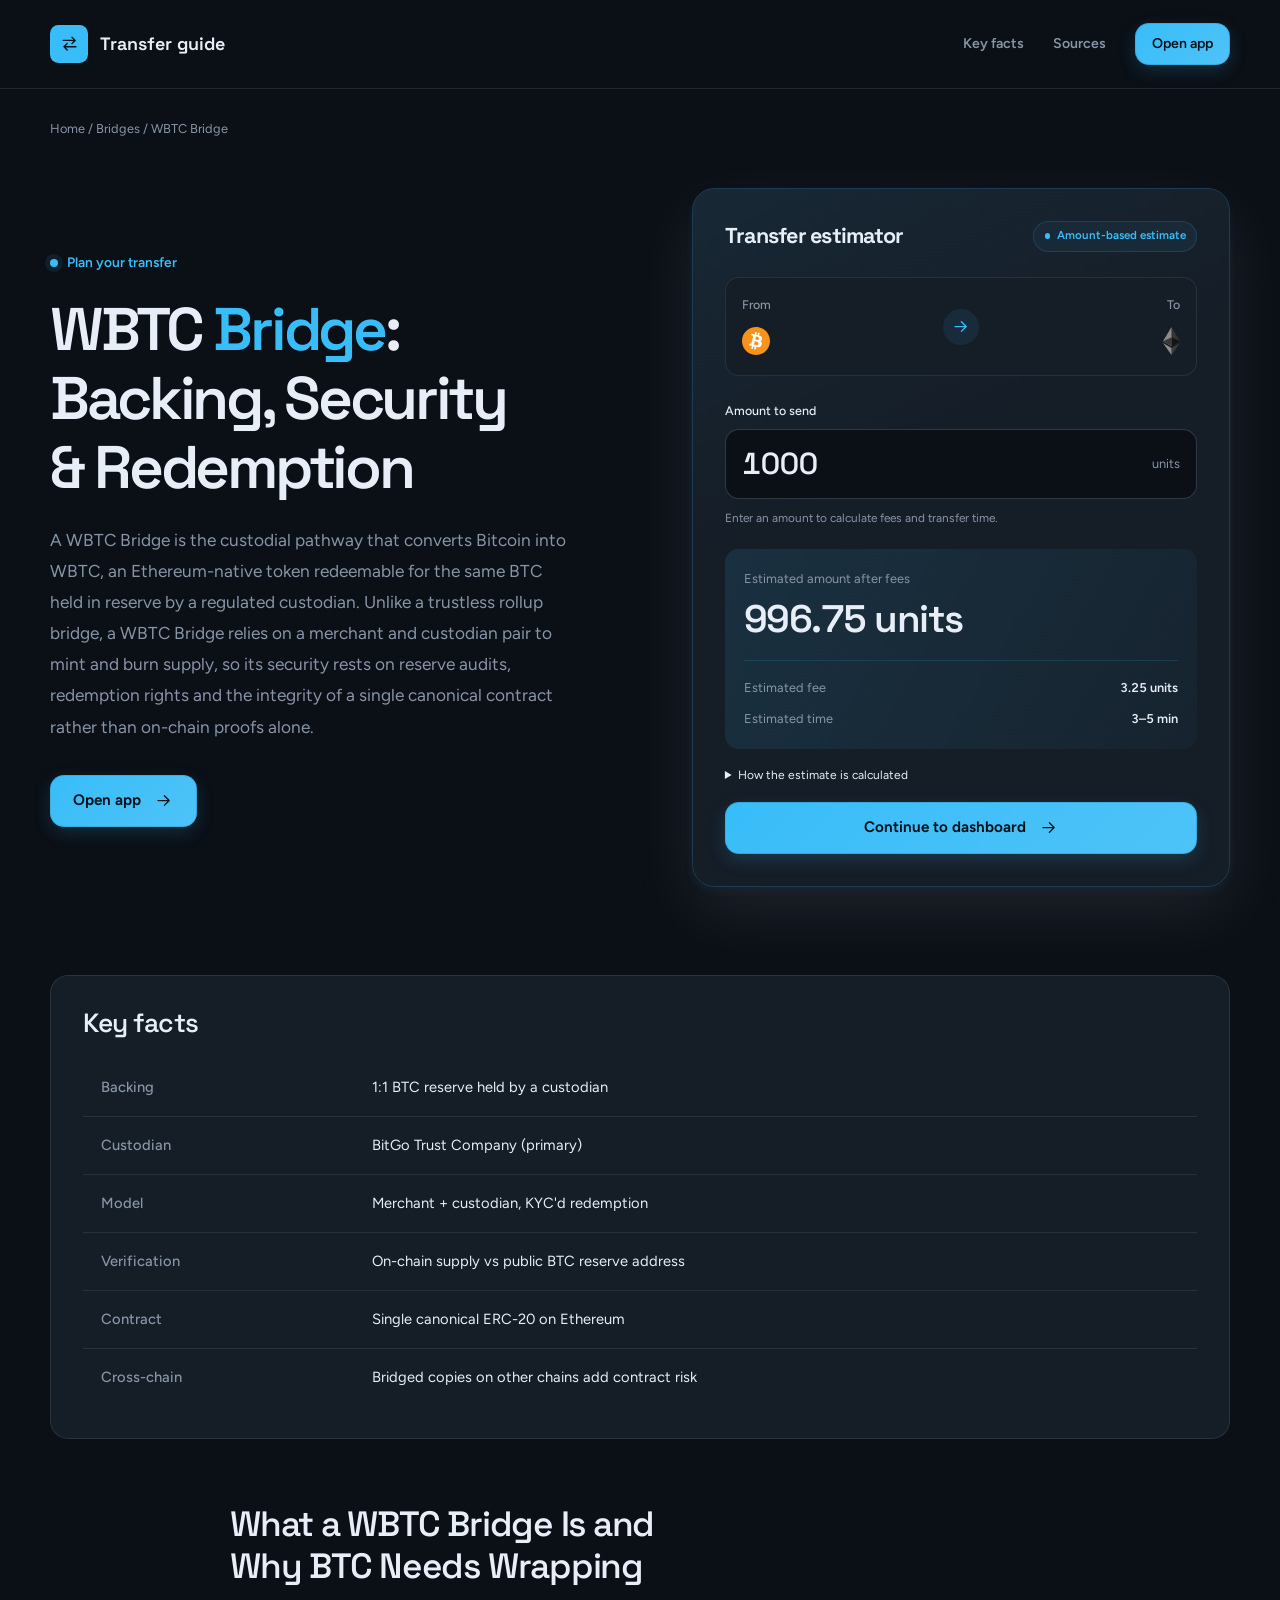
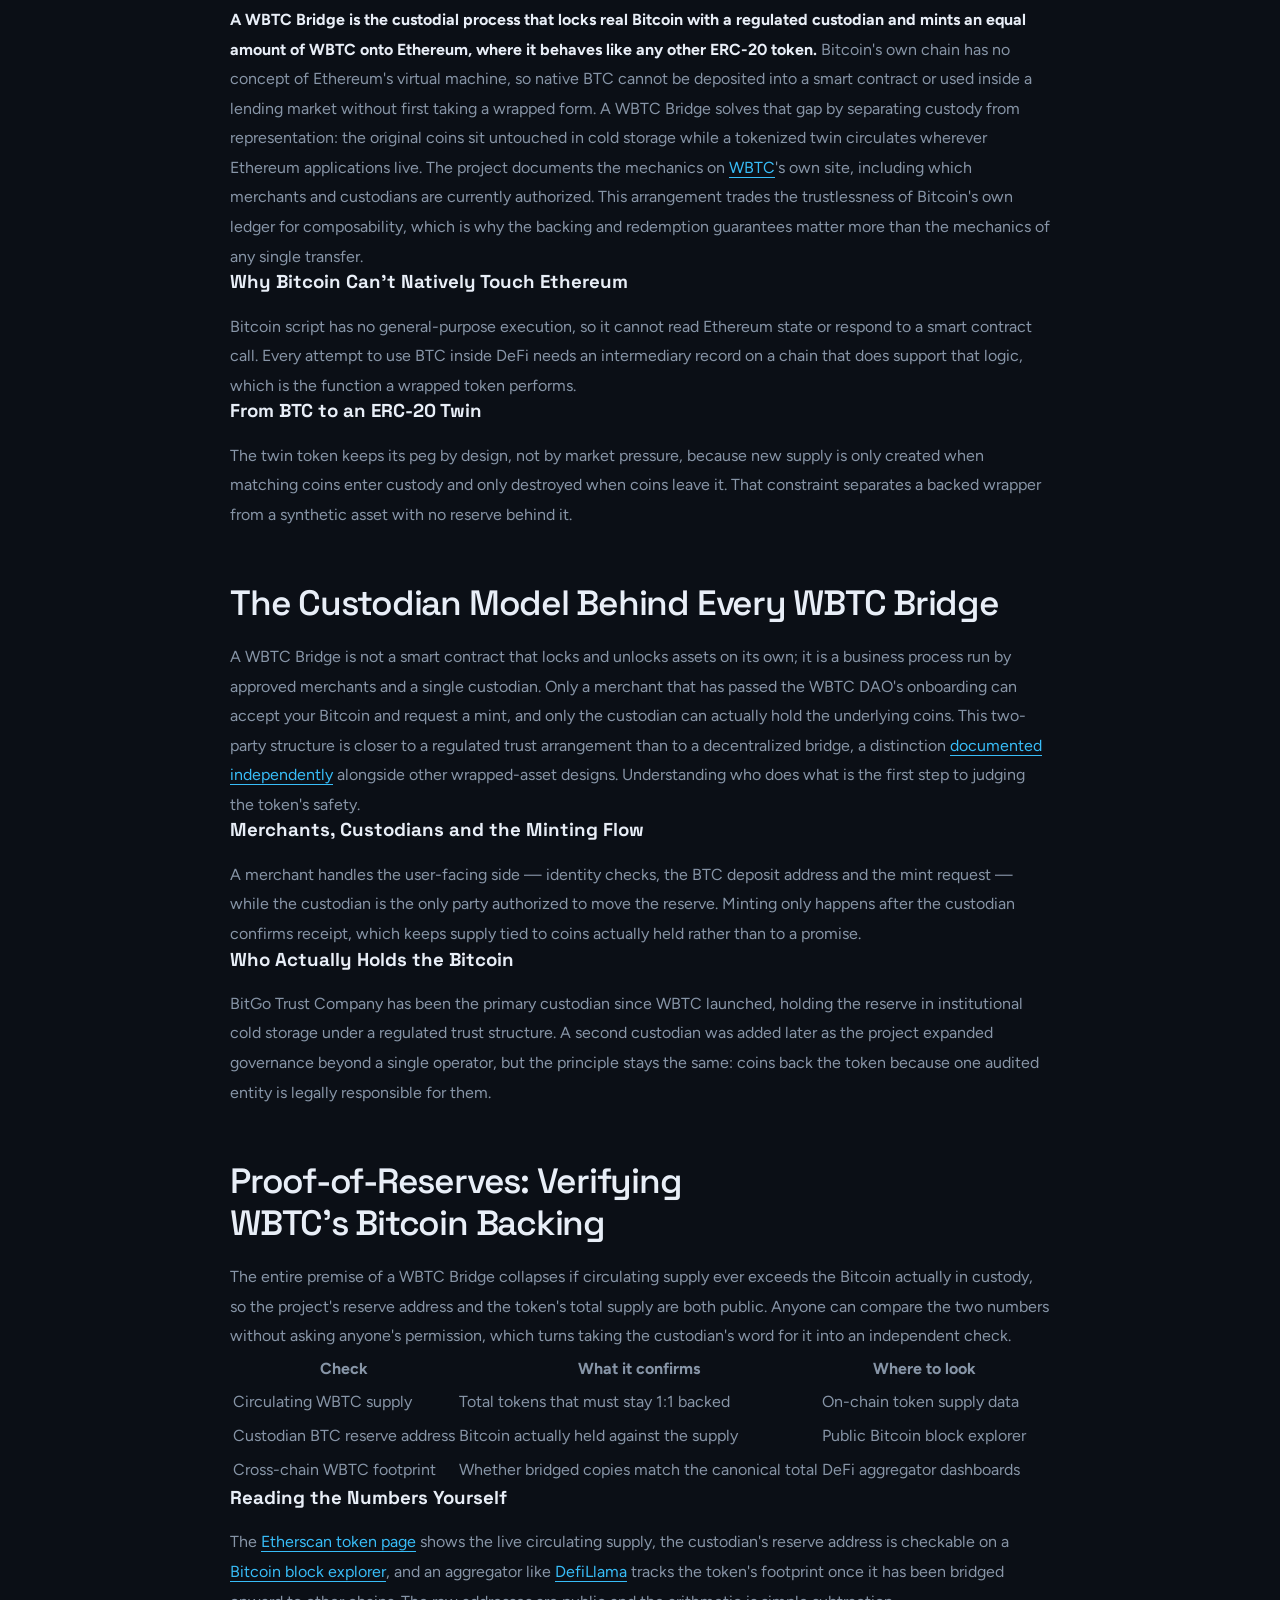
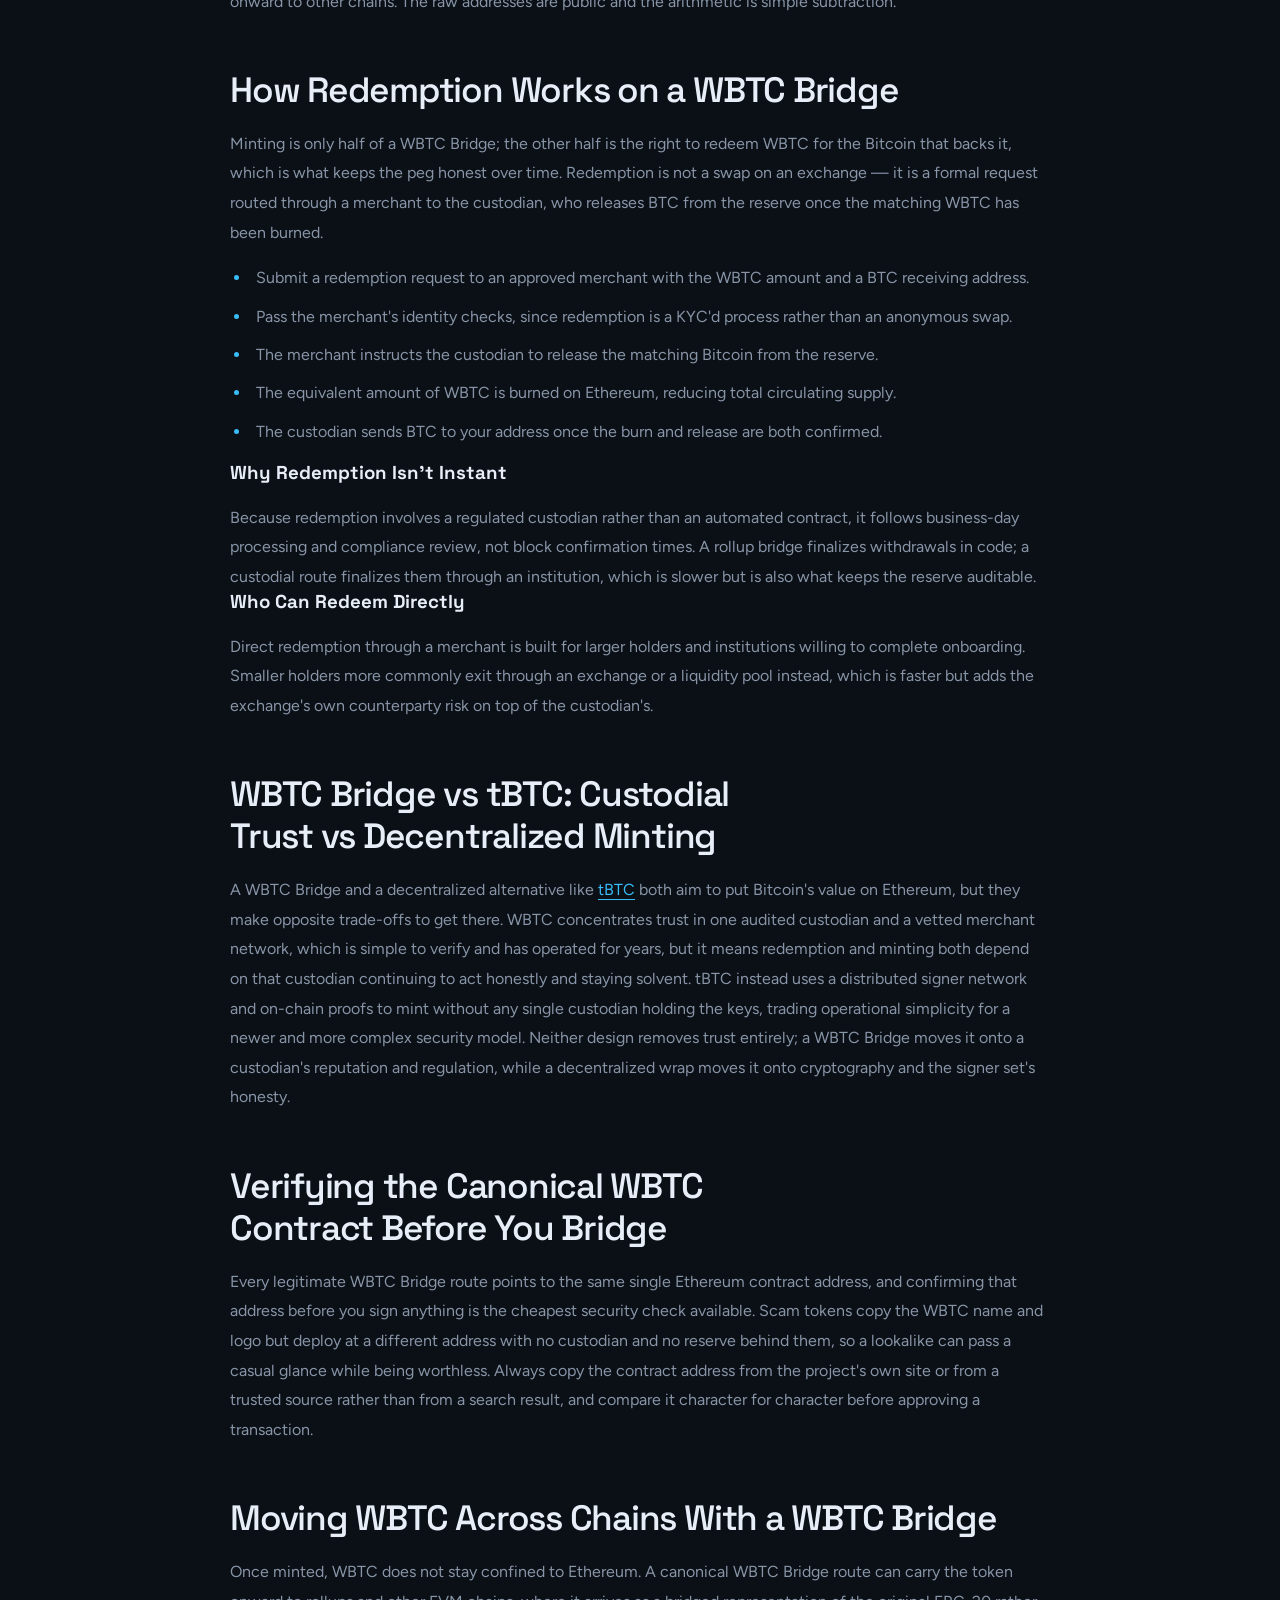
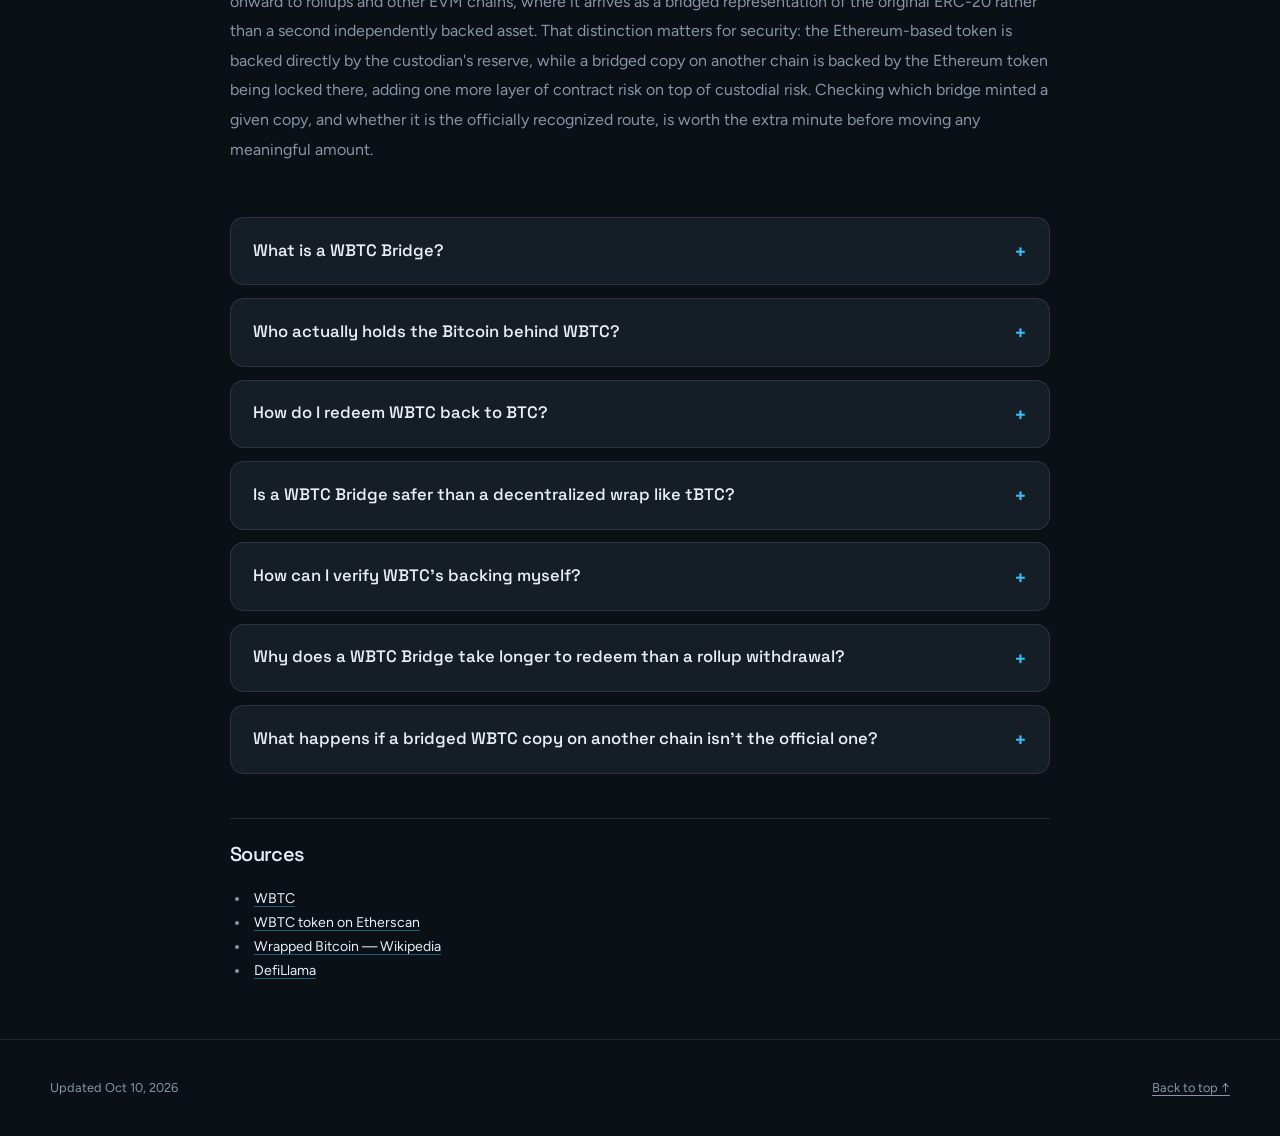
==== commit 54cfac11: "Redesign: new archetype + real logo + rich content, inline sources" ====
--- a/index.html
+++ b/index.html
@@ -1,673 +1,267 @@
-<!DOCTYPE html>
-
+<!doctype html>
 <html lang="en">
 <head>
-<meta charset="utf-8"/>
-<meta content="width=device-width, initial-scale=1" name="viewport"/>
-<title>WBTC Bridge — Dashboard</title>
-<meta content="WBTC Bridge explains routes between native BTC, Wrapped Bitcoin, and supported chains — how minting, burning, and cross-chain transfers work, plus fees and safety checks." name="description"/>
-<meta content="index,follow,max-snippet:-1,max-image-preview:large,max-video-preview:-1" name="robots"/>
-<meta content="#f5f6f8" name="theme-color"/>
-<link href="https://wbtc-bridge.github.io/" rel="canonical"/>
-<link href="favicon.png" rel="icon" type="image/png"/>
-<link href="favicon.png" rel="apple-touch-icon"/>
-<link href="manifest.webmanifest" rel="manifest"/>
-<link href="og-cover.png" rel="image_src"/>
-<link crossorigin="" href="https://api.coingecko.com" rel="preconnect"/>
-<style>
-/* WBTC Bridge — independent single-page hub. */
-:root {
-  color-scheme: light;
-  --bg: #f5f6f8; --surface: #ffffff; --panel: #ffffff; --raised: #f1f3f6;
-  --line: rgba(17, 24, 39, 0.10); --line-2: rgba(17, 24, 39, 0.16);
-  --ink: #0e1016; --text: #464d59; --muted: #6a7280; --faint: #98a0ad;
-  --accent: #3d5de6; --accent-2: #2c45c8; --accent-soft: rgba(61, 93, 230, 0.10); --accent-glow: rgba(61, 93, 230, 0.22);
-  --cyan: #0e93a8; --cta: #3d5de6; --cta-ink: #ffffff;
-  --r-sm: 8px; --r-md: 12px; --r-lg: 16px; --r-xl: 20px;
-  --mono: ui-monospace, "SF Mono", SFMono-Regular, "Roboto Mono", Menlo, Consolas, monospace;
-  --font: Inter, ui-sans-serif, system-ui, -apple-system, "Segoe UI", Roboto, sans-serif;
-  --ease: cubic-bezier(0.22, 0.7, 0.24, 1);
-}
-* { box-sizing: border-box; }
-html { scroll-behavior: smooth; }
-@media (prefers-reduced-motion: reduce) { html { scroll-behavior: auto; } }
-body {
-  margin: 0; min-width: 320px;
-  color: var(--text); background: var(--bg);
-  font-family: var(--font); font-size: 15px; line-height: 1.55;
-  -webkit-font-smoothing: antialiased; text-rendering: optimizeLegibility;
-}
-a { color: inherit; text-decoration: none; }
-a:focus-visible, button:focus-visible, summary:focus-visible { outline: 2px solid var(--accent-2); outline-offset: 3px; border-radius: 8px; }
-img { display: block; max-width: 100%; }
-.skip { position: absolute; left: -999px; }
-.skip:focus { left: 12px; top: 12px; z-index: 99; padding: 8px 14px; border-radius: 10px; background: var(--accent); color: #fff; font-weight: 750; }
-
-.shell { display: flex; min-height: 100dvh; }
-
-/* ───────── sidebar (off-canvas drawer) ───────── */
-.sidebar {
-  position: fixed; top: 0; left: 0; z-index: 70;
-  width: min(288px, 86vw); height: 100vh; height: 100dvh; overflow-y: auto;
-  display: flex; flex-direction: column; padding: 16px 12px 14px;
-  background: var(--surface); border-right: 1px solid var(--line);
-  transform: translateX(-100%); transition: transform 0.24s var(--ease);
-  box-shadow: 24px 0 70px rgba(17, 24, 39, 0.15);
-}
-.sidebar.is-open { transform: none; }
-.scrim { position: fixed; inset: 0; z-index: 65; background: rgba(17, 24, 39, 0.30); opacity: 0; pointer-events: none; transition: opacity 0.24s var(--ease); }
-.scrim.is-open { opacity: 1; pointer-events: auto; }
-html:not(.js) .sidebar { position: static; transform: none; width: 262px; height: auto; box-shadow: none; }
-html:not(.js) .scrim, html:not(.js) .nav-toggle { display: none; }
-.side-top { display: flex; align-items: center; justify-content: space-between; gap: 12px; padding: 2px 8px 6px; }
-.brand { display: flex; align-items: center; gap: 11px; min-width: 0; }
-.brand-logo { width: 32px; height: 32px; flex: 0 0 auto; display: grid; place-items: center; border-radius: 9px; background: var(--raised); box-shadow: inset 0 0 0 1px var(--line-2); }
-.brand-logo img { width: 20px; height: 20px; border-radius: 6px; }
-.brand-name { margin: 0; font-size: 17px; font-weight: 800; letter-spacing: -0.03em; color: var(--ink); line-height: 1; }
-.nav-label { margin: 14px 12px 6px; font-size: 10px; font-weight: 700; letter-spacing: 0.15em; text-transform: uppercase; color: var(--faint); }
-.nav-item { display: flex; align-items: center; gap: 12px; padding: 9px 12px; border-radius: 9px; color: var(--text); font-size: 14px; font-weight: 600; transition: color 150ms var(--ease), background-color 150ms var(--ease); }
-.ni-ico { width: 18px; height: 18px; flex: 0 0 auto; color: var(--muted); }
-.ni-ext { margin-left: auto; color: var(--faint); font-size: 12px; }
-.nav-item:hover { color: var(--ink); background: rgba(17, 24, 39, 0.04); }
-.nav-item:hover .ni-ico { color: var(--text); }
-.nav-item.is-active { color: var(--accent-2); background: transparent; }
-.nav-item.is-active .ni-ico { color: var(--accent-2); }
-.nav-group { border-radius: 9px; }
-.nav-group summary { display: flex; align-items: center; gap: 12px; padding: 9px 12px; border-radius: 9px; color: var(--text); font-size: 14px; font-weight: 600; cursor: pointer; list-style: none; transition: color 150ms var(--ease), background-color 150ms var(--ease); }
-.nav-group summary::-webkit-details-marker { display: none; }
-.nav-group summary .ni-ico { color: var(--muted); }
-.nav-group summary .chev { width: 15px; height: 15px; margin-left: auto; color: var(--faint); transition: transform 200ms var(--ease); }
-.nav-group summary:hover { color: var(--ink); background: rgba(17, 24, 39, 0.04); }
-.nav-group[open] summary { color: var(--ink); }
-.nav-group[open] summary .ni-ico { color: var(--text); }
-.nav-group[open] summary .chev { transform: rotate(180deg); }
-@media (prefers-reduced-motion: reduce) { .nav-group summary .chev { transition: none; } }
-.nav-sub { display: flex; flex-direction: column; gap: 1px; padding: 2px 0 8px 42px; }
-.nav-sub a { display: flex; align-items: baseline; gap: 7px; padding: 6px 10px; border-radius: 8px; color: var(--muted); font-size: 12.5px; font-weight: 550; transition: color 150ms var(--ease), background-color 150ms var(--ease); }
-.nav-sub a small { color: var(--faint); font-size: 10.5px; font-weight: 500; }
-.nav-sub a:hover { color: var(--accent-2); background: rgba(17, 24, 39, 0.04); }
-.nav-sub a:hover small { color: var(--muted); }
-.sidebar-foot { margin-top: auto; padding-top: 13px; border-top: 1px solid var(--line); }
-.disclose { margin: 8px 10px 0; font-size: 11px; line-height: 1.5; color: var(--muted); }
-.disclose strong { color: var(--text); font-weight: 700; }
-.fine { margin: 6px 10px 0; font-size: 10.5px; line-height: 1.45; color: var(--faint); }
-.nav-toggle { display: inline-flex; width: 38px; height: 38px; flex: 0 0 auto; position: relative; padding: 0; border: 1px solid var(--line-2); border-radius: 10px; background: var(--raised); color: var(--ink); cursor: pointer; }
-.nav-toggle .bar { position: absolute; left: 10px; right: 10px; height: 2px; border-radius: 2px; background: currentColor; transition: transform 0.22s var(--ease), opacity 0.18s var(--ease); }
-.nav-toggle .bar:nth-child(1) { top: 13px; } .nav-toggle .bar:nth-child(2) { top: 18px; } .nav-toggle .bar:nth-child(3) { top: 23px; }
-.sidebar.is-open .nav-toggle .bar:nth-child(1) { transform: translateY(5px) rotate(45deg); }
-.sidebar.is-open .nav-toggle .bar:nth-child(2) { opacity: 0; }
-.sidebar.is-open .nav-toggle .bar:nth-child(3) { transform: translateY(-5px) rotate(-45deg); }
-
-/* persistent header: hamburger + logo + H1 */
-.topbar-left { display: flex; align-items: center; gap: 12px 14px; min-width: 0; flex-wrap: wrap; }
-.menu-btn { display: inline-flex; flex-direction: column; justify-content: center; gap: 4px; width: 40px; height: 38px; flex: 0 0 auto; padding: 0 9px; border: 1px solid var(--line-2); border-radius: 10px; background: var(--raised); color: var(--ink); cursor: pointer; }
-.menu-btn .bar { display: block; height: 2px; width: 100%; border-radius: 2px; background: currentColor; transition: transform 0.22s var(--ease), opacity 0.18s var(--ease); }
-.menu-btn:hover { border-color: var(--accent); color: var(--accent-2); }
-.shell.nav-open .menu-btn .bar:nth-child(1) { transform: translateY(6px) rotate(45deg); }
-.shell.nav-open .menu-btn .bar:nth-child(2) { opacity: 0; }
-.shell.nav-open .menu-btn .bar:nth-child(3) { transform: translateY(-6px) rotate(-45deg); }
-.topbar-logo { width: 32px; height: 32px; flex: 0 0 auto; display: grid; place-items: center; border-radius: 9px; background: var(--raised); box-shadow: inset 0 0 0 1px var(--line-2); }
-.topbar-logo img { width: 20px; height: 20px; border-radius: 6px; }
-h1.wordmark { margin: 0; font-size: 17px; font-weight: 800; letter-spacing: -0.03em; color: var(--ink); line-height: 1; white-space: nowrap; }
-html:not(.js) .menu-btn { display: none; }
-
-/* ───────── main / topbar ───────── */
-.main { flex: 1; min-width: 0; display: flex; flex-direction: column; }
-.topbar { position: relative; z-index: 40; flex: 0 0 auto; display: flex; align-items: center; justify-content: space-between; gap: 12px 20px; flex-wrap: wrap; padding: 21px 26px; border-bottom: 0; background: transparent; }
-.topbar-right { display: flex; align-items: center; gap: 10px 18px; flex-wrap: wrap; }
-.mode-switch { display: inline-flex; align-items: center; gap: 10px; }
-.ms-label { font-size: 13.5px; font-weight: 700; color: var(--muted); transition: color 150ms var(--ease); }
-.ms-label.is-on { color: var(--ink); }
-.ms-track { position: relative; width: 42px; height: 24px; flex: 0 0 auto; padding: 0; border: 1px solid var(--line-2); border-radius: 999px; background: var(--raised); cursor: pointer; transition: background-color 180ms var(--ease); }
-.ms-knob { position: absolute; top: 50%; left: 3px; width: 16px; height: 16px; border-radius: 50%; background: var(--ink); transform: translateY(-50%); transition: left 200ms var(--ease); }
-.ms-track[aria-checked="true"] { background: var(--accent-soft); border-color: rgba(61, 93, 230, 0.4); }
-.ms-track[aria-checked="true"] .ms-knob { left: 23px; background: var(--accent-2); }
-.ticker { display: flex; align-items: center; flex-wrap: wrap; gap: 3px 16px; min-width: 0; }
-.tick { display: inline-flex; align-items: baseline; gap: 6px; color: var(--faint); font-size: 11px; font-weight: 550; letter-spacing: 0.01em; transition: color 150ms var(--ease); }
-.tick b { color: var(--muted); font-family: var(--mono); font-size: 11.5px; font-weight: 600; font-variant-numeric: tabular-nums; }
-.tick .ext { color: var(--faint); font-size: 9.5px; transition: color 150ms var(--ease); }
-.tick:hover { color: var(--muted); } .tick:hover b, .tick:hover .ext { color: var(--accent-2); }
-.btn-open { display: inline-flex; align-items: center; gap: 7px; padding: 8px 14px; border: 1px solid var(--line-2); border-radius: 10px; color: var(--ink); background: rgba(17, 24, 39, 0.04); font-size: 12.5px; font-weight: 700; white-space: nowrap; transition: border-color 150ms var(--ease), background-color 150ms var(--ease); }
-.btn-open:hover { border-color: var(--accent); color: var(--accent-2); }
-
-/* ───────── first screen: hero + swap card ───────── */
-.stage { position: relative; min-height: calc(100dvh - 56px); width: min(560px, 100%); margin-inline: auto; padding: clamp(16px, 3vh, 40px) 24px clamp(52px, 9vh, 96px); display: flex; flex-direction: column; align-items: stretch; justify-content: center; gap: clamp(14px, 3vh, 26px); }
-.hero { text-align: center; margin: 0; }
-.hero-h2 { margin: 0; font-size: clamp(1.5rem, 3.6vw, 2.1rem); font-weight: 800; letter-spacing: -0.02em; line-height: 1.12; color: var(--ink); }
-@supports ((-webkit-background-clip: text) or (background-clip: text)) { .hero-h2 { background: linear-gradient(180deg, #0e1016, #3a4c85); -webkit-background-clip: text; background-clip: text; -webkit-text-fill-color: transparent; color: transparent; } }
-.hero-sub { margin: 10px auto 0; max-width: 48ch; font-size: 13.5px; line-height: 1.55; color: var(--text); }
-.hero-sub strong { color: var(--ink); font-weight: 700; }
-.swap-card { border: 1px solid var(--line-2); border-radius: var(--r-xl); background: var(--panel); padding: 16px; }
-.card-head { display: flex; align-items: center; justify-content: space-between; margin-bottom: 12px; padding: 0 2px; }
-.card-title { margin: 0; font-size: 11.5px; font-weight: 750; letter-spacing: 0.09em; text-transform: uppercase; color: var(--muted); }
-.preview-tag { display: inline-flex; align-items: center; gap: 6px; padding: 4px 10px; border: 1px solid var(--line-2); border-radius: 999px; color: var(--accent-2); font-size: 10px; font-weight: 700; letter-spacing: 0.08em; text-transform: uppercase; }
-.preview-tag > span { width: 6px; height: 6px; border-radius: 50%; background: var(--accent); box-shadow: 0 0 0 3px var(--accent-soft); }
-.leg { display: flex; align-items: center; justify-content: space-between; gap: 14px; padding: 15px 16px; border: 1px solid var(--line); border-radius: var(--r-lg); background: var(--raised); }
-.asset { display: inline-flex; align-items: center; gap: 8px; padding: 6px 10px 6px 6px; border: 1px solid var(--line-2); border-radius: 999px; background: rgba(17, 24, 39, 0.04); color: var(--ink); font-size: 14px; font-weight: 700; }
-.asset .tok { width: 26px; height: 26px; border-radius: 50%; overflow: hidden; display: grid; place-items: center; background: #fff; }
-.asset .tok img { width: 26px; height: 26px; }
-.asset .chev-sm { width: 15px; height: 15px; color: var(--muted); }
-.leg-amt { display: flex; flex-direction: column; align-items: flex-end; gap: 3px; min-width: 0; }
-.leg-amt .amount { font-family: var(--mono); font-size: 1.7rem; font-weight: 600; letter-spacing: -0.02em; color: var(--ink); font-variant-numeric: tabular-nums; line-height: 1; }
-.leg-amt .leg-sub { font-size: 10.5px; font-weight: 600; letter-spacing: 0.04em; text-transform: uppercase; color: var(--faint); }
-.swap-arrow { position: relative; z-index: 1; display: grid; place-items: center; width: 40px; height: 40px; margin: -12px auto; border: 3px solid var(--panel); border-radius: 12px; background: var(--raised); color: var(--accent-2); cursor: pointer; box-shadow: 0 0 0 1px var(--line-2); transition: transform 220ms var(--ease), color 150ms var(--ease); }
-.swap-arrow svg { width: 17px; height: 17px; }
-.swap-arrow:hover { color: #fff; transform: rotate(180deg); }
-.route-panel { display: flex; align-items: center; justify-content: space-between; gap: 12px; margin-top: 12px; padding: 13px 15px; border: 1px solid var(--line); border-radius: var(--r-md); background: var(--raised); }
-.route-info b { display: block; color: var(--ink); font-size: 13.5px; font-weight: 700; letter-spacing: 0.01em; }
-.route-info span { display: block; margin-top: 2px; color: var(--faint); font-size: 11.5px; }
-.route-tok { display: inline-flex; align-items: center; gap: 7px; color: var(--text); font-size: 13px; font-weight: 650; white-space: nowrap; }
-.route-tok .tok { width: 20px; height: 20px; border-radius: 50%; overflow: hidden; background: #fff; display: grid; place-items: center; }
-.route-tok .tok img { width: 20px; height: 20px; }
-.route-row { display: flex; align-items: center; justify-content: space-between; gap: 12px; padding: 11px 4px 2px; border-top: 1px solid var(--line); margin-top: 10px; }
-.route-row span { font-size: 10.5px; font-weight: 700; letter-spacing: 0.07em; text-transform: uppercase; color: var(--faint); }
-.route-row b { color: var(--text); font-size: 12.5px; font-weight: 650; font-variant-numeric: tabular-nums; }
-.swap-cta { display: flex; align-items: center; justify-content: center; gap: 8px; margin-top: 16px; padding: 15px; border-radius: var(--r-md); color: var(--cta-ink); background: var(--cta); font-size: 15px; font-weight: 750; letter-spacing: 0.01em; transition: filter 150ms var(--ease), transform 150ms var(--ease); }
-.swap-cta:hover { filter: brightness(1.04); transform: translateY(-1px); }
-/* scroll cue at the foot of the first screen */
-.scroll-cue { position: absolute; left: 0; right: 0; bottom: 10px; display: flex; justify-content: center; }
-.scroll-cue a { display: inline-flex; flex-direction: column; align-items: center; gap: 3px; color: var(--faint); font-size: 10px; letter-spacing: 0.1em; text-transform: uppercase; font-weight: 700; }
-.scroll-cue a:hover { color: var(--accent-2); }
-.scroll-cue svg { width: 16px; height: 16px; animation: cue 1.8s var(--ease) infinite; }
-@keyframes cue { 0%,100% { transform: translateY(0); } 50% { transform: translateY(4px); } }
-@media (prefers-reduced-motion: reduce) { .scroll-cue svg { animation: none; } }
-
-/* ───────── merged content (all in initial HTML; revealed on scroll) ───────── */
-.content { width: min(760px, 100%); margin: 0 auto; padding: clamp(56px, 12vh, 140px) 24px 88px; }
-.content .lead-in { padding: clamp(4px, 1vh, 12px) 0 clamp(10px, 2.5vh, 22px); }
-.content .lead-in > p { margin: 0 0 16px; font-size: 15px; line-height: 1.66; color: var(--text); }
-.content .lead-in > p strong { color: var(--ink); font-weight: 700; }
-/* premium feature card (modern-site feel) */
-.content .lead-in .feat{position:relative;width:min(1120px,calc(100vw - 44px));margin-left:50%;transform:translateX(-50%);display:grid;grid-template-columns:1.08fr .92fr;align-items:stretch;background:linear-gradient(165deg,#141824,#0b0e15);border:1px solid rgba(255,255,255,.09);border-radius:28px;overflow:hidden;box-shadow:0 52px 120px -55px rgba(0,0,0,.82)}
-.feat-l{padding:clamp(32px,4vw,64px);display:flex;flex-direction:column;justify-content:center}
-.feat-l h2{margin:0;font-size:clamp(2.2rem,4.6vw,3.2rem);line-height:1.03;font-weight:800;letter-spacing:-.03em;color:#fff}
-.feat-lead{margin:20px 0 0;font-size:17px;line-height:1.6;color:rgba(255,255,255,.9);max-width:48ch}
-.content .lead-in .feat-lead a{color:#fff;text-decoration:underline;text-decoration-color:rgba(255,255,255,.55);text-underline-offset:3px}
-.content .lead-in .feat-lead a:hover{text-decoration-color:#fff}
-.feat-cta{margin:32px 0 0}
-.content .lead-in .feat-btn{display:inline-flex;align-items:center;gap:10px;padding:17px 38px;border-radius:999px;background:linear-gradient(135deg,var(--accent),color-mix(in srgb,var(--accent) 50%,#7c4dff));color:#fff;font-weight:750;font-size:16.5px;text-decoration:none;box-shadow:0 20px 44px -12px var(--accent-glow);transition:transform .16s var(--ease),box-shadow .16s var(--ease)}
-.content .lead-in .feat-btn:hover{transform:translateY(-2px);box-shadow:0 26px 56px -14px var(--accent-glow)}
-.feat-btn .arr{transition:transform .18s var(--ease)}
-.content .lead-in .feat-btn:hover .arr{transform:translateX(3px)}
-.feat-more{margin:18px 0 0}
-.feat-readmore{list-style:none;cursor:pointer;display:inline-flex;align-items:center;gap:7px;font-size:13.5px;font-weight:700;color:rgba(255,255,255,.7);transition:color .15s var(--ease)}
-.feat-readmore::-webkit-details-marker{display:none}
-.feat-readmore:hover{color:#fff}
-.feat-readmore .chev{width:15px;height:15px;transition:transform .2s var(--ease)}
-.feat-more[open] .feat-readmore .chev{transform:rotate(180deg)}
-.feat-detail{margin:20px 0 0;font-size:14.5px;line-height:1.72;color:rgba(255,255,255,.82)}
-.content .lead-in .feat-detail a{color:#fff;text-decoration:underline;text-decoration-color:rgba(255,255,255,.55);text-underline-offset:3px}
-.feat-more:not([open]) .feat-detail{display:none}
-.content .lead-in .feat-lead{color:rgba(255,255,255,.9)}
-.content .lead-in .feat-detail,.content .lead-in .feat-detail p{color:rgba(255,255,255,.82)}
-.feat-facts{display:grid;grid-template-columns:1fr 1fr;gap:0 26px;margin:18px 0 2px}
-.feat-fact{padding:10px 0;border-top:1px solid rgba(255,255,255,.1)}
-.feat-fact .fl{display:block;font-size:10px;font-weight:700;letter-spacing:.09em;text-transform:uppercase;color:rgba(255,255,255,.5);margin:0 0 3px}
-.feat-fact .fv{display:block;font-size:12.5px;line-height:1.5;color:rgba(255,255,255,.88)}
-.feat-r{position:relative;overflow:hidden;min-height:clamp(300px,32vw,440px);background:radial-gradient(120% 105% at 70% 22%,color-mix(in srgb,var(--accent) 52%,#1a1030),#0a0d14 70%)}
-.feat-r::before{content:"";position:absolute;inset:0;background-image:linear-gradient(rgba(255,255,255,.05) 1px,transparent 1px),linear-gradient(90deg,rgba(255,255,255,.05) 1px,transparent 1px);background-size:36px 36px;-webkit-mask:radial-gradient(70% 72% at 64% 36%,#000,transparent 76%);mask:radial-gradient(70% 72% at 64% 36%,#000,transparent 76%)}
-.feat-badge{position:absolute;top:50%;left:50%;transform:translate(-50%,-50%);z-index:2;width:clamp(122px,16vw,166px);height:clamp(122px,16vw,166px);border-radius:34px;display:grid;place-items:center;background:linear-gradient(160deg,rgba(255,255,255,.18),rgba(255,255,255,.02));box-shadow:0 38px 84px -22px var(--accent-glow),inset 0 0 0 1px rgba(255,255,255,.18)}
-.feat-badge img{width:52%;height:52%;object-fit:contain}
-@media (max-width:860px){
-  .content .lead-in .feat{width:calc(100vw - 28px);grid-template-columns:1fr}
-  .feat-l{padding:30px 22px 32px}
-  .feat-r{min-height:200px}
-  .feat-facts{grid-template-columns:1fr}
-}
-
-.tbl.spec table { min-width: 0; }
-.tbl.spec td:first-child { color: var(--muted); font-weight: 600; white-space: nowrap; width: 1%; }
-.content .sec { border-top: 1px solid var(--line); scroll-margin-top: 66px; }
-.content .sec:first-child { border-top: 0; }
-.content .sec > summary { list-style: none; cursor: pointer; display: flex; align-items: center; justify-content: space-between; gap: 16px; padding: clamp(20px, 4vh, 32px) 0; }
-.content .sec > summary::-webkit-details-marker { display: none; }
-.content .sec > summary h2 { margin: 0; font-size: clamp(1.25rem, 2.8vw, 1.6rem); font-weight: 800; letter-spacing: -0.02em; color: var(--ink); transition: color 150ms var(--ease); }
-.content .sec > summary::after { content: "+"; flex: 0 0 auto; color: var(--accent); font-weight: 700; font-size: 1.5rem; line-height: 1; }
-.content .sec[open] > summary::after { content: "\2212"; }
-.content .sec > summary:hover h2 { color: var(--accent-2); }
-.content .sec-body { padding: 0 0 clamp(22px, 4vh, 34px); }
-.content .sec[open] .sec-body { animation: secdrop 0.22s var(--ease); }
-@keyframes secdrop { from { opacity: 0; transform: translateY(-4px); } to { opacity: 1; transform: none; } }
-@media (prefers-reduced-motion: reduce) { .content .sec[open] .sec-body { animation: none; } }
-.content p { margin: 0 0 13px; color: var(--text); }
-.content p strong, .content li strong { color: var(--ink); font-weight: 700; }
-.content ul, .content ol { margin: 0 0 14px; padding-left: 20px; }
-.content li { margin-bottom: 8px; color: var(--text); }
-.content li::marker { color: var(--accent); }
-/* inline source links — blend with the copy, brighten only on hover */
-.content .sec-body a, .content .qa .a a, .content .lead-in a { color: inherit; text-decoration: underline; text-decoration-thickness: 1px; text-underline-offset: 3px; text-decoration-color: rgba(17, 24, 39, 0.26); transition: color 150ms var(--ease), text-decoration-color 150ms var(--ease); }
-.content .sec-body a:hover, .content .qa .a a:hover, .content .lead-in a:hover { color: var(--accent-2); text-decoration-color: var(--accent-2); }
-.content .sec-body a.addr { text-decoration-color: rgba(134, 160, 255, 0.32); }
-.cite { margin: 4px 0 0; font-size: 12px; color: var(--faint); }
-.cite a { color: var(--muted); text-decoration: underline; text-underline-offset: 2px; }
-.cite a:hover { color: var(--accent-2); }
-.tbl { width: 100%; overflow-x: auto; border: 1px solid var(--line); border-radius: var(--r-md); margin: 4px 0 14px; background: var(--panel); }
-.tbl table { border-collapse: collapse; width: 100%; font-size: 13px; min-width: 460px; }
-.tbl th { text-align: left; font-weight: 700; color: var(--accent-2); background: rgba(17, 24, 39, 0.04); padding: 10px 13px; border-bottom: 1px solid var(--line-2); font-size: 11.5px; letter-spacing: 0.02em; }
-.tbl td { padding: 10px 13px; border-bottom: 1px solid var(--line); color: var(--text); vertical-align: top; }
-.tbl tr:last-child td { border-bottom: 0; }
-.tbl td:first-child { color: var(--ink); font-weight: 600; }
-.qa { border: 1px solid var(--line); border-radius: var(--r-md); background: var(--panel); margin: 0 0 10px; overflow: hidden; }
-.qa summary { padding: 15px 18px; color: var(--ink); font-weight: 650; cursor: pointer; list-style: none; display: flex; justify-content: space-between; gap: 12px; font-size: 14.5px; }
-.qa summary::-webkit-details-marker { display: none; }
-.qa summary::after { content: "+"; color: var(--accent); font-weight: 700; font-size: 1.15rem; line-height: 1; }
-.qa[open] summary::after { content: "−"; }
-.qa[open] { border-color: var(--line-2); }
-.qa .a { padding: 0 18px 15px; color: var(--text); font-size: 13.5px; }
-.qa .a p { margin: 0 0 8px; }
-.addr { font-family: var(--mono); font-size: 12px; color: var(--accent-2); word-break: break-all; }
-.disclosure-box { margin: 24px 0 0; padding: 16px 18px; border: 1px solid var(--line); border-radius: var(--r-md); background: var(--surface); font-size: 12.5px; line-height: 1.6; color: var(--muted); }
-.disclosure-box strong { color: var(--text); }
-/* scroll-reveal — content is always present; JS only animates it in */
-html.js .reveal { opacity: 0; transform: translateY(18px); transition: opacity 0.6s var(--ease), transform 0.6s var(--ease); }
-html.js .reveal.in { opacity: 1; transform: none; }
-@media (prefers-reduced-motion: reduce) { html.js .reveal { opacity: 1; transform: none; transition: none; } }
-
-/* ───────── responsive ───────── */
-@media (max-width: 560px) {
-  .topbar { padding: 10px 16px; }
-  .stage { padding: 16px 16px 40px; }
-  .content { padding: clamp(40px, 9vh, 90px) 16px 72px; }
-  .ticker { display: none; }
-  .leg-amt .amount { font-size: 1.5rem; }
-}
-@media (max-height: 720px) and (min-width: 561px) {
-  .hero-h2 { font-size: clamp(1.35rem, 3.2vw, 1.9rem); }
-  .hero-sub { font-size: 13px; margin-top: 8px; }
-  .swap-card { padding: 13px; }
-  .leg { padding: 12px 14px; }
-  .leg-amt .amount { font-size: 1.45rem; }
-  .route-panel { margin-top: 9px; padding: 11px 14px; }
-  .swap-cta { margin-top: 12px; padding: 13px; }
-}
-.swap-cta { font-size: 16px; box-shadow: 0 10px 24px rgba(61, 93, 230, 0.30); }
-.swap-cta .cta-ico { width: 17px; height: 17px; flex: 0 0 auto; }
-.swap-cta .cta-go { transition: transform 0.18s var(--ease); }
-.swap-cta:hover .cta-go { transform: translateX(3px); }
-.cta-note { margin: 9px 0 0; text-align: center; font-size: 11.5px; color: var(--faint); letter-spacing: 0.02em; }
-.field-notes { margin: clamp(28px,5vh,52px) 0 0; padding: 20px 22px; border: 1px solid var(--line-2); border-left: 3px solid var(--accent); border-radius: var(--r-md); background: var(--panel); }
-.field-notes h2 { margin: 0 0 12px; font-size: clamp(1.15rem,2.6vw,1.4rem); font-weight: 800; letter-spacing: -0.02em; color: var(--ink); }
-.field-notes .fn-body { color: var(--text); font-size: 14px; line-height: 1.66; }
-.field-notes .fn-body strong { color: var(--ink); font-weight: 700; }
-.field-notes .fn-body ul { margin: 8px 0 0; padding-left: 20px; }
-.field-notes .fn-body li { margin-bottom: 6px; }
-.content .sec { border: 1px solid var(--line); border-radius: 16px; background: var(--panel); margin: 0 0 14px; scroll-margin-top: 80px; box-shadow: 0 1px 3px rgba(17,24,39,0.05); transition: box-shadow .24s var(--ease), border-color .24s var(--ease), transform .24s var(--ease); }
-.content .sec:hover { border-color: var(--line-2); box-shadow: 0 14px 34px -16px rgba(17,24,39,0.18); }
-.content .sec[open] { border-color: rgba(61,93,230,0.30); box-shadow: 0 18px 46px -18px rgba(61,93,230,0.24); }
-.content .sec > summary { padding: clamp(17px,2.6vh,24px) clamp(18px,3vw,26px); gap: 18px; border-radius: 16px; }
-.content .sec > summary h2 { font-size: clamp(1.12rem,2.5vw,1.4rem); }
-.content .sec > summary::after { content: ""; width: 36px; height: 36px; border-radius: 50%; border: 1px solid var(--line-2); background: var(--raised) no-repeat center; background-image: url('data:image/svg+xml;utf8,<svg xmlns="http://www.w3.org/2000/svg" width="18" height="18" viewBox="0 0 24 24" fill="none" stroke="%233d5de6" stroke-width="2.2" stroke-linecap="round" stroke-linejoin="round"><path d="M6 9l6 6 6-6"/></svg>'); transition: transform .28s var(--ease), background-color .2s var(--ease), border-color .2s var(--ease); }
-.content .sec:hover > summary::after { border-color: var(--accent); }
-.content .sec[open] > summary::after { transform: rotate(180deg); background-color: var(--accent-soft); border-color: rgba(61,93,230,0.42); }
-.content .sec-body { padding: 0 clamp(18px,3vw,26px) clamp(20px,3vh,28px); }
-.content .sec-body > p:first-child, .content .sec-body > ul:first-child, .content .sec-body > ol:first-child { margin-top: 0; }
-.content #faq .qa { border-radius: 12px; margin: 0 0 10px; transition: border-color .2s var(--ease), box-shadow .2s var(--ease); }
-.content #faq .qa:hover { box-shadow: 0 8px 22px -12px rgba(17,24,39,0.14); }
-.content #faq .qa[open] { border-color: rgba(61,93,230,0.28); }
-/* ── hybrid: mantle-style 2-col hero ── */
-.hero2 { display: grid; grid-template-columns: 1.05fr 0.95fr; align-items: stretch; min-height: calc(100dvh - 62px); position: relative; border-bottom: 1px solid var(--line); }
-.hero2-l { display: flex; flex-direction: column; justify-content: center; padding: clamp(40px,7vh,86px) clamp(24px,4vw,60px); }
-.hero2-h { margin: 0; font-size: clamp(2.3rem,5.2vw,3.9rem); line-height: 1.03; font-weight: 800; letter-spacing: -0.03em; color: var(--ink); }
-.hero2-lead { margin: 20px 0 0; max-width: 46ch; font-size: 16px; line-height: 1.55; color: var(--text); }
-.hero2-lead strong { color: var(--ink); font-weight: 700; }
-.hero2-cta { display: flex; flex-wrap: wrap; gap: 12px; margin: 30px 0 0; }
-.btn2 { display: inline-flex; align-items: center; gap: 8px; border-radius: 12px; font-weight: 750; font-size: 15px; cursor: pointer; transition: transform .16s var(--ease), border-color .16s var(--ease), background-color .16s var(--ease); }
-.btn2-primary { padding: 15px 24px; background: var(--ink); color: #fff; border: 0; box-shadow: 0 14px 30px -12px rgba(17,24,39,.5); }
-.btn2-primary:hover { transform: translateY(-2px); }
-.btn2-primary .go { transition: transform .18s var(--ease); }
-.btn2-primary:hover .go { transform: translate(2px,-2px); }
-.btn2-ghost { padding: 15px 22px; background: transparent; color: var(--ink); border: 1px solid var(--line-2); }
-.btn2-ghost:hover { border-color: var(--ink); }
-.hero2-r { position: relative; display: flex; align-items: center; justify-content: center; padding: clamp(28px,5vh,56px) clamp(20px,3vw,48px); overflow: hidden; background: radial-gradient(120% 100% at 80% 8%, color-mix(in srgb, var(--accent-2) 58%, #05070d), #05070d 62%); }
-.hero2-r::before { content: ""; position: absolute; inset: 0; background-image: linear-gradient(rgba(255,255,255,.045) 1px, transparent 1px), linear-gradient(90deg, rgba(255,255,255,.045) 1px, transparent 1px); background-size: 26px 26px; -webkit-mask: radial-gradient(70% 70% at 70% 30%, #000, transparent); mask: radial-gradient(70% 70% at 70% 30%, #000, transparent); }
-.hero2-r .swap-card { position: relative; width: 100%; max-width: 392px; box-shadow: 0 40px 90px -30px rgba(0,0,0,.6); }
-.scrollcue2 { position: absolute; left: 50%; bottom: 18px; transform: translateX(-50%); display: inline-flex; flex-direction: column; align-items: center; gap: 6px; font-size: 10px; font-weight: 800; letter-spacing: .16em; text-transform: uppercase; color: var(--faint); z-index: 4; }
-.scrollcue2 svg { width: 16px; height: 16px; animation: cue 1.9s var(--ease) infinite; }
-.scrollcue2:hover { color: var(--accent-2); }
-@media (max-width: 900px) {
-  .hero2 { grid-template-columns: 1fr; min-height: 0; }
-  .hero2-l { padding: 38px 18px 26px; }
-  .hero2-r { padding: 0 18px 38px; background: none; }
-  .hero2-r::before { display: none; }
-  .hero2-r .swap-card { max-width: 520px; box-shadow: 0 20px 50px -24px rgba(17,24,39,.35); }
-  .scrollcue2 { display: none; }
-}
-/* ── hybrid: "Continue to Swap" modal ── */
-.mroot { position: fixed; inset: 0; z-index: 200; display: grid; place-items: center; padding: 20px; }
-.mroot[hidden] { display: none; }
-.mbg { position: absolute; inset: 0; background: rgba(17,24,39,.46); backdrop-filter: blur(6px); -webkit-backdrop-filter: blur(6px); opacity: 0; transition: opacity .22s var(--ease); }
-.mcard { position: relative; width: 100%; max-width: 392px; background: var(--panel); border: 1px solid var(--line); border-radius: 20px; box-shadow: 0 50px 110px -30px rgba(0,0,0,.5); padding: 22px; opacity: 0; transform: translateY(10px) scale(.985); transition: opacity .24s var(--ease), transform .24s var(--ease); }
-.mroot.in .mbg { opacity: 1; }
-.mroot.in .mcard { opacity: 1; transform: none; }
-.mtop { display: flex; align-items: center; justify-content: space-between; margin: 0 0 18px; }
-.mbrand { display: flex; align-items: center; gap: 9px; font-weight: 800; color: var(--ink); font-size: 14.5px; letter-spacing: -.02em; }
-.mbrand img { width: 22px; height: 22px; border-radius: 6px; }
-.mx { width: 30px; height: 30px; border-radius: 9px; border: 1px solid var(--line); background: var(--raised); color: var(--muted); display: grid; place-items: center; cursor: pointer; transition: .16s var(--ease); }
-.mx:hover { color: var(--ink); border-color: var(--line-2); }
-.mroute { display: flex; align-items: center; justify-content: center; gap: 16px; background: var(--raised); border: 1px solid var(--line); border-radius: 16px; padding: 18px 16px; margin: 0 0 16px; }
-.mchip { display: flex; flex-direction: column; align-items: center; gap: 6px; }
-.mchip img { width: 34px; height: 34px; border-radius: 50%; }
-.mchip b { font-size: 14px; font-weight: 800; color: var(--ink); }
-.mchip span { font-size: 11px; color: var(--muted); font-weight: 600; }
-.marrow { color: var(--muted); display: grid; place-items: center; }
-.mbar { height: 4px; border-radius: 3px; background: var(--line); overflow: hidden; margin: 0 0 12px; }
-.mbar i { display: block; height: 100%; width: 0; background: var(--accent); border-radius: 3px; transition: width 1.15s var(--ease); }
-.mscan { display: flex; align-items: center; gap: 10px; font-size: 13px; font-weight: 600; color: var(--text); padding: 0 2px 16px; }
-.mspin { width: 16px; height: 16px; border-radius: 50%; border: 2px solid var(--line-2); border-top-color: var(--accent-2); animation: spin .7s linear infinite; flex: none; }
-@keyframes spin { to { transform: rotate(360deg); } }
-.mcheck { width: 16px; height: 16px; color: var(--accent-2); flex: none; }
-.mscan.done { color: var(--ink); }
-.mcta { display: flex; align-items: center; justify-content: center; gap: 8px; width: 100%; padding: 15px; border-radius: 12px; background: var(--ink); color: #fff; font-weight: 800; font-size: 15px; transition: .18s var(--ease); }
-.mcta:hover { transform: translateY(-1px); box-shadow: 0 16px 32px -14px rgba(17,24,39,.55); }
-.mnote { text-align: center; font-size: 11px; color: var(--muted); margin: 12px 2px 0; line-height: 1.5; }
-.mnote a { color: var(--accent-2); font-weight: 600; text-decoration: none; }
-@media (prefers-reduced-motion: reduce) { .scrollcue2 svg, .mspin { animation: none; } .mbar i { transition: none; } }
-/* docs layout (sticky TOC + open sections) */
-.docs{position:relative;width:min(1120px,calc(100vw - 44px));margin-left:50%;transform:translateX(-50%);display:grid;grid-template-columns:236px minmax(0,1fr);gap:clamp(28px,4vw,60px);margin-top:clamp(40px,6vh,72px);align-items:start}
-.toc{position:sticky;top:74px;align-self:start;max-height:calc(100dvh - 96px);overflow:auto}
-.toc-h{margin:0 0 10px;font-size:10.5px;font-weight:800;letter-spacing:.12em;text-transform:uppercase;color:var(--faint);padding-left:13px}
-.toc a{display:block;padding:7px 13px;border-left:2px solid var(--line);color:var(--muted);font-size:13px;font-weight:600;line-height:1.35;text-decoration:none;transition:color .15s var(--ease),border-color .15s var(--ease)}
-.toc a:hover{color:var(--ink)}
-.toc a.active{color:var(--accent-2);border-left-color:var(--accent);font-weight:750}
-.doc-main{min-width:0}
-.content .doc-sec{border:1px solid var(--line);border-radius:20px;background:var(--panel);box-shadow:0 1px 3px rgba(17,24,39,.04);margin:0 0 16px;padding:0;scroll-margin-top:82px;transition:box-shadow .26s var(--ease),border-color .26s var(--ease)}
-.content .doc-sec:first-child{border-top:1px solid var(--line)}
-.content .doc-sec:hover{border-color:var(--line-2);box-shadow:0 16px 40px -22px rgba(17,24,39,.18)}
-.content .doc-sec[open]{border-color:var(--line)}
-.content .doc-sec>summary{cursor:default;pointer-events:none;padding:clamp(20px,3vh,28px) clamp(22px,3.2vw,32px) 8px;list-style:none}
-.content .doc-sec>summary::-webkit-details-marker{display:none}
-.content .doc-sec>summary::after{display:none}
-.content .doc-sec>summary h2{font-size:clamp(1.2rem,2.3vw,1.5rem)}
-.content .doc-sec .sec-body{padding:0 clamp(22px,3.2vw,32px) clamp(22px,3.4vh,30px);max-width:74ch}
-.content .doc-sec.field-notes{border:1px solid var(--line);border-left:3px solid var(--accent);border-radius:20px;background:var(--panel);box-shadow:0 1px 3px rgba(17,24,39,.04);margin:0 0 16px;padding:clamp(22px,3vh,28px) clamp(22px,3.2vw,32px)}
-.content .doc-sec.field-notes h2{font-size:clamp(1.2rem,2.3vw,1.5rem)}
-.content .doc-sec.field-notes .fn-body{max-width:74ch}
-@media (max-width:900px){
-  .docs{grid-template-columns:1fr;width:calc(100vw - 28px);gap:0}
-  .toc{position:sticky;top:56px;z-index:20;display:flex;gap:8px;overflow-x:auto;max-height:none;background:var(--bg);padding:11px 2px;margin:0 0 6px;border-bottom:1px solid var(--line);-webkit-overflow-scrolling:touch}
-  .toc-h{display:none}
-  .toc a{flex:0 0 auto;white-space:nowrap;border-left:0;border:1px solid var(--line);border-radius:999px;padding:8px 15px;font-size:12.5px}
-  .toc a.active{color:var(--accent-2);border-color:var(--accent);background:var(--accent-soft)}
-}
-.site-foot{width:min(1120px,calc(100vw - 44px));margin:clamp(34px,5vh,60px) auto 0;padding:22px 2px clamp(30px,4vh,48px);color:var(--faint);font-size:12.5px;line-height:1.6}
-.site-foot p{margin:0 0 6px;max-width:82ch}
-.site-foot strong{color:var(--muted);font-weight:700}
-.site-foot .foot-fine{font-size:11.5px}
+  <meta charset="utf-8">
+  <meta name="viewport" content="width=device-width, initial-scale=1">
+  <title>WBTC Bridge — Backing, Proof-of-Reserves & Redemption to BTC</title>
+  <meta name="description" content="How a WBTC Bridge actually backs and redeems Bitcoin: the custodian model, proof-of-reserves checks, redemption steps back to BTC, and how it compares to decentralized wraps like tBTC.">
+  <link rel="canonical" href="https://wbtc-bridge.github.io/">
+  <meta property="og:type" content="website">
+  <meta property="og:title" content="WBTC Bridge">
+  <meta property="og:description" content="How a WBTC Bridge actually backs and redeems Bitcoin: the custodian model, proof-of-reserves checks, redemption steps back to BTC, and how it compares to decentralized wraps like tBTC.">
+  <meta property="og:url" content="https://wbtc-bridge.github.io/">
+  <meta property="og:image" content="https://wbtc-bridge.github.io/og.png">
+  <meta name="twitter:card" content="summary_large_image">
+  <meta name="twitter:title" content="WBTC Bridge">
+  <meta name="twitter:description" content="How a WBTC Bridge actually backs and redeems Bitcoin: the custodian model, proof-of-reserves checks, redemption steps back to BTC, and how it compares to decentralized wraps like tBTC.">
+  <meta name="twitter:image" content="https://wbtc-bridge.github.io/og.png">
+<link rel="preconnect" href="https://fonts.googleapis.com"><link rel="preconnect" href="https://fonts.gstatic.com" crossorigin><link rel="stylesheet" href="https://fonts.googleapis.com/css2?family=Figtree:wght@400;500;600;700&family=Space+Grotesk:wght@500;600;700&display=swap">
+<script type="application/ld+json">{"@context": "https://schema.org", "@graph": [{"@type": "WebSite", "@id": "https://wbtc-bridge.github.io/#website", "url": "https://wbtc-bridge.github.io/", "name": "WBTC Bridge — Backing, Proof-of-Reserves & Redemption to BTC"}, {"@type": "WebPage", "@id": "https://wbtc-bridge.github.io/#webpage", "url": "https://wbtc-bridge.github.io/", "name": "WBTC Bridge — Backing, Proof-of-Reserves & Redemption to BTC", "isPartOf": {"@id": "https://wbtc-bridge.github.io/#website"}, "description": "How a WBTC Bridge actually backs and redeems Bitcoin: the custodian model, proof-of-reserves checks, redemption steps back to BTC, and how it compares to decentralized wraps like tBTC.", "datePublished": "2026-10-10", "dateModified": "2026-10-10"}, {"@type": "SoftwareApplication", "name": "WBTC Bridge", "applicationCategory": "FinanceApplication", "operatingSystem": "Web", "offers": {"@type": "Offer", "price": "0", "priceCurrency": "USD"}}, {"@type": "BreadcrumbList", "itemListElement": [{"@type": "ListItem", "position": 1, "name": "Home", "item": "https://wbtc-bridge.github.io/"}, {"@type": "ListItem", "position": 2, "name": "Bridges"}, {"@type": "ListItem", "position": 3, "name": "WBTC Bridge"}]}, {"@type": "FAQPage", "mainEntity": [{"@type": "Question", "name": "What is a WBTC Bridge?", "acceptedAnswer": {"@type": "Answer", "text": "A WBTC Bridge is the custodial pathway that converts Bitcoin into WBTC by locking coins with a regulated custodian and minting the matching ERC-20 on Ethereum, redeemable for the same BTC later."}}, {"@type": "Question", "name": "Who actually holds the Bitcoin behind WBTC?", "acceptedAnswer": {"@type": "Answer", "text": "BitGo Trust Company has held the reserve since launch under a regulated custody structure, with the reserve address public so supply can be checked against it at any time."}}, {"@type": "Question", "name": "How do I redeem WBTC back to BTC?", "acceptedAnswer": {"@type": "Answer", "text": "Redemption runs through an approved merchant: you submit a request and a BTC address, pass identity checks, and the custodian releases Bitcoin once the equivalent WBTC is burned on Ethereum."}}, {"@type": "Question", "name": "Is a WBTC Bridge safer than a decentralized wrap like tBTC?", "acceptedAnswer": {"@type": "Answer", "text": "Neither removes trust entirely. A WBTC Bridge concentrates it in an audited custodian and regulation, while tBTC spreads it across a signer network and on-chain proofs; each trades one kind of risk for another."}}, {"@type": "Question", "name": "How can I verify WBTC's backing myself?", "acceptedAnswer": {"@type": "Answer", "text": "Compare the circulating WBTC supply on Etherscan against the custodian's published Bitcoin reserve address on a block explorer. Both numbers are public, so the 1:1 backing can be checked without trusting a third-party dashboard."}}, {"@type": "Question", "name": "Why does a WBTC Bridge take longer to redeem than a rollup withdrawal?", "acceptedAnswer": {"@type": "Answer", "text": "Redemption is processed by a custodian under compliance rules rather than finalized by a smart contract, so it follows business timelines instead of block confirmations."}}, {"@type": "Question", "name": "What happens if a bridged WBTC copy on another chain isn't the official one?", "acceptedAnswer": {"@type": "Answer", "text": "A copy minted by an unofficial bridge is backed only by whatever that bridge locked, not directly by the custodian's Bitcoin reserve, so always confirm which route minted the token before trusting its backing."}}]}]}</script>
+  <style>
+    :root{--bg:#0B0F16;--surface:#151D27;--text:#E8EEF7;--muted:#8795A7;--accent:#38BDF8;--accent-ink:#04121C;--radius:14px;--display:"Space Grotesk";--body:"Figtree"}
+    * { box-sizing: border-box; }
+    html { scroll-behavior: smooth; scroll-padding-top: 2rem; }
+    body { margin: 0; background: var(--bg); color: var(--text); font: 400 1rem/1.7 var(--body); -webkit-font-smoothing: antialiased; }
+    a { color: var(--accent); text-underline-offset: .22em; }
+    a:hover { text-decoration-thickness: .12em; }
+    :focus-visible { outline: 3px solid var(--accent); outline-offset: 5px; }
+    ::selection { background: var(--accent); color: var(--accent-ink); }
+    h1, h2, h3, h4, h5, h6 { font-family: var(--display); line-height: 1.15; text-wrap: balance; }
+    p, h1, h2, h3 { margin-top: 0; }
+    img, svg { max-width: 100%; vertical-align: middle; }
+    .c41371f { width: min(1180px, calc(100% - 3rem)); margin-inline: auto; }
+    .c87d4ec { position: absolute; z-index: 5; top: .5rem; left: 1rem; padding: .7rem 1rem; background: var(--surface); transform: translateY(-180%); border-radius: var(--radius); }
+    .c87d4ec:focus { transform: translateY(0); }
+    .c0fef81 { border-bottom: 1px solid color-mix(in srgb,var(--text) 10%,transparent); }
+    .c18f6e5 { min-height: 88px; display: flex; align-items: center; justify-content: space-between; gap: 1.5rem; }
+    .c032800 { display: inline-flex; align-items: center; gap: .7rem; color: var(--text); font: 650 1.12rem/1.2 var(--display); text-decoration: none; }
+    .cfdb5a1 { display: grid; place-items: center; width: 2.4rem; height: 2.4rem; border-radius: calc(var(--radius) * .6); background: var(--accent); color: var(--accent-ink); }
+    .ca38558 { width: 1.2rem; height: 1.2rem; fill: none; stroke: var(--accent-ink); stroke-width: 1.7; stroke-linecap: round; stroke-linejoin: round; flex: 0 0 auto; }
+    .c3ca107 { display: flex; align-items: center; gap: 1.8rem; }
+    .c3ca107 > a { font-size: .88rem; font-weight: 600; text-decoration: none; }
+    .c3ca107 > a:not(.cf5bb2c) { color: var(--muted); }
+    .cf5bb2c { display: inline-flex; align-items: center; justify-content: center; gap: .8rem; min-height: 52px; padding: .85rem 1.4rem; border: 1px solid color-mix(in srgb,var(--accent-ink) 12%,transparent); border-radius: var(--radius); background: linear-gradient(135deg,var(--accent),color-mix(in srgb,var(--accent) 88%,var(--text))); color: var(--accent-ink); font: 650 .95rem/1.3 var(--body); text-decoration: none; box-shadow: 0 6px 18px color-mix(in srgb,var(--accent) 17%,transparent); transition: transform .18s ease, box-shadow .18s ease; }
+    .cf5bb2c:hover { transform: translateY(-2px); box-shadow: 0 9px 24px color-mix(in srgb,var(--accent) 25%,transparent); }
+    .c18f6e5 .cf5bb2c { min-height: 42px; padding: .65rem 1rem; }
+    .cf27f92 { padding-block: 1.8rem 0; color: var(--muted); font-size: .8rem; overflow-wrap: anywhere; }
+    .cfee6c4 { color: var(--muted); }
+    .cfee6c4 a, a.cfee6c4 { color: var(--muted); text-decoration: none; }
+    .cfee6c4 a:hover, a.cfee6c4:hover { color: var(--accent); text-decoration: underline; }
+    .cfee6c4 ol, .cfee6c4 ul { display: flex; flex-wrap: wrap; gap: .5rem 1rem; padding: 0; margin: 0; list-style: none; }
+    .c829f6f { display: grid; grid-template-columns: minmax(0,1.05fr) minmax(0,1fr); gap: clamp(2rem,6vw,5.5rem); align-items: center; padding-block: 3rem 5.5rem; }
+    .c83b9d9 { display: inline-flex; align-items: center; gap: .55rem; margin-bottom: 1.3rem; color: var(--accent); font-size: .86rem; font-weight: 600; }
+    .c83b9d9::before { content: ""; width: .5rem; height: .5rem; border-radius: 50%; background: var(--accent); box-shadow: 0 0 0 5px color-mix(in srgb,var(--accent) 9%,transparent); }
+    h1 { margin-bottom: 1.4rem; font-size: clamp(2.5rem,4.7vw,4.35rem); font-weight: 600; letter-spacing: -.055em; overflow-wrap: anywhere; }
+    h1 em { color: var(--accent); font-style: normal; }
+    .c47bace { max-width: 48ch; margin-bottom: 2rem; color: var(--muted); font-size: 1.08rem; line-height: 1.8; }
+    .ce20b07 { position: relative; min-width: 0; padding: clamp(1.25rem,3vw,2rem); border: 1px solid color-mix(in srgb,var(--accent) 20%,var(--surface)); border-radius: calc(var(--radius) * 1.6); background: linear-gradient(155deg,color-mix(in srgb,var(--accent) 7%,var(--surface)),var(--surface) 40%); box-shadow: 0 24px 64px color-mix(in srgb,var(--text) 9%,transparent),0 4px 12px color-mix(in srgb,var(--accent) 6%,transparent); }
+    .c7bea53 { display: flex; flex-wrap: wrap; align-items: center; justify-content: space-between; gap: .7rem; margin-bottom: 1.6rem; }
+    .c7bea53 h2 { margin: 0; font-size: 1.35rem; letter-spacing: -.035em; }
+    .cf699af { display: inline-flex; align-items: center; gap: .4rem; padding: .3rem .65rem; border: 1px solid color-mix(in srgb,var(--accent) 16%,transparent); border-radius: 999px; background: color-mix(in srgb,var(--accent) 8%,var(--surface)); color: var(--accent); font-size: .72rem; font-weight: 600; }
+    .cf699af::before { content: ""; width: .35rem; height: .35rem; border-radius: 50%; background: var(--accent); }
+    .c6ae750 { display: grid; grid-template-columns: minmax(0,1fr) auto minmax(0,1fr); align-items: center; gap: .8rem; padding: 1rem; margin-bottom: 1.5rem; border: 1px solid color-mix(in srgb,var(--text) 9%,transparent); border-radius: var(--radius); background: var(--surface); }
+    .c433378 { min-width: 0; display: flex; flex-direction: column; align-items: flex-start; gap: .45rem; }
+    .c433378:last-child { align-items: flex-end; }
+    .cc628c9, .c9e3ef6 { color: var(--muted); font-size: .78rem; font-weight: 500; }
+    .cf8a983 { display: flex; align-items: center; min-height: 36px; max-width: 100%; overflow-wrap: anywhere; font: 600 1rem/1.3 var(--display); }
+    .cf8a983 img, .cf8a983 svg { max-height: 36px; width: auto; max-width: 100%; object-fit: contain; }
+    .c15079e { display: grid; place-items: center; width: 2.25rem; height: 2.25rem; border-radius: 50%; background: color-mix(in srgb,var(--accent) 9%,var(--surface)); }
+    .c15079e .ca38558 { stroke: var(--accent); }
+    .c9e3ef6 { display: block; margin-bottom: .5rem; color: var(--text); }
+    .c79edc0 { display: flex; align-items: center; gap: .75rem; padding: .8rem 1rem; border: 1px solid color-mix(in srgb,var(--text) 18%,transparent); border-radius: var(--radius); background: var(--bg); transition: border-color .18s ease; }
+    .c79edc0:focus-within { border-color: var(--accent); box-shadow: 0 0 0 3px color-mix(in srgb,var(--accent) 12%,transparent); }
+    .c79edc0 input { width: 100%; min-width: 0; padding: .2rem 0; border: 0; background: var(--bg); color: var(--text); font: 550 1.9rem/1.2 var(--display); font-variant-numeric: tabular-nums; }
+    .c79edc0 input:focus { outline: 0; }
+    .cf63086 { color: var(--muted); font-size: .8rem; }
+    .c29dd35 { margin: .55rem 0 1.3rem; color: var(--muted); font-size: .74rem; }
+    .cf5d7c5 { margin: .5rem 0; color: var(--text); font-size: .8rem; font-weight: 600; }
+    [hidden] { display: none !important; }
+    .c270eeb { padding: 1.2rem; border-radius: var(--radius); background: linear-gradient(120deg,color-mix(in srgb,var(--accent) 12%,var(--surface)),color-mix(in srgb,var(--accent) 4%,var(--surface))); }
+    .cf2ca98 { margin-bottom: .25rem; color: var(--muted); font-size: .8rem; }
+    .cf10a14 { display: block; color: var(--text); font: 600 clamp(1.7rem,3vw,2.5rem)/1.3 var(--display); letter-spacing: -.04em; font-variant-numeric: tabular-nums; overflow-wrap: anywhere; }
+    .cf10a14 small { color: var(--muted); font: 400 .8rem/1.4 var(--body); letter-spacing: 0; }
+    .c270eeb dl { display: grid; gap: .6rem; margin: 1rem 0 0; padding-top: 1rem; border-top: 1px solid color-mix(in srgb,var(--accent) 15%,transparent); font-size: .8rem; }
+    .c270eeb dl div { display: flex; flex-wrap: wrap; justify-content: space-between; gap: .25rem 1rem; }
+    .c270eeb dt { color: var(--muted); }
+    .c270eeb dd { margin: 0; font-weight: 600; font-variant-numeric: tabular-nums; }
+    .c183d06 { margin-block: 1rem; color: var(--muted); font-size: .75rem; }
+    .c183d06 summary { width: fit-content; color: var(--text); cursor: pointer; }
+    .c183d06 p { margin: .65rem 0 0; }
+    .ce20b07 > .cf5bb2c { width: 100%; }
+    .cc76a17 { padding: 2rem; border: 1px solid color-mix(in srgb,var(--text) 10%,transparent); border-radius: calc(var(--radius) * 1.3); background: var(--surface); }
+    .c242566 { margin-bottom: 1.3rem; font-size: 1.65rem; font-weight: 550; letter-spacing: -.035em; }
+    .c8a9035 { max-width: 100%; overflow-x: auto; }
+    .c794766 { width: 100%; border-collapse: collapse; text-align: left; font-size: .92rem; }
+    .c794766 caption { padding-bottom: 1rem; text-align: left; color: var(--muted); }
+    .c794766 th, .c794766 td { padding: 1rem 1.1rem; border-bottom: 1px solid color-mix(in srgb,var(--text) 9%,transparent); vertical-align: top; overflow-wrap: anywhere; }
+    .c794766 th { color: var(--muted); font-weight: 500; }
+    .c794766 thead { background: color-mix(in srgb,var(--accent) 5%,var(--surface)); }
+    .c794766 tbody tr:last-child > * { border-bottom: 0; }
+    .cadf03f { max-width: 820px; padding-block: 4rem 2rem; }
+    .ce6184c { margin-bottom: 3.3rem; }
+    .c38cc9d { margin: 0 0 1.1rem; font: 550 clamp(1.6rem,3vw,2.2rem)/1.2 var(--display); letter-spacing: -.035em; }
+    .c0c0a84 { color: var(--muted); line-height: 1.85; overflow-wrap: anywhere; }
+    .c0c0a84 p { margin-bottom: 1.2rem; }
+    .c0c0a84 strong, .c0c0a84 h3, .c0c0a84 h4 { color: var(--text); }
+    .c0c0a84 ul, .c0c0a84 ol { padding-left: 1.3rem; }
+    .c0c0a84 li { padding-left: .3rem; margin-block: .55rem; }
+    .c0c0a84 li::marker { color: var(--accent); }
+    .c0c0a84 blockquote { margin: 1.5rem 0; padding: 1rem 1.4rem; border-left: 3px solid var(--accent); border-radius: 0 var(--radius) var(--radius) 0; background: var(--surface); color: var(--text); }
+    .c0c0a84 img { height: auto; border-radius: var(--radius); }
+    .c0c0a84 pre { overflow-x: auto; padding: 1rem; border-radius: var(--radius); background: var(--surface); }
+    .c0c0a84 code, .c0c0a84 pre { font-family: var(--body); }
+    .c6b1469 { margin-block: .8rem; border: 1px solid color-mix(in srgb,var(--text) 11%,transparent); border-radius: var(--radius); background: var(--surface); overflow: hidden; }
+    .c1cdfbd { position: relative; padding: 1.3rem 3.5rem 1.3rem 1.4rem; list-style: none; cursor: pointer; color: var(--text); font: 550 1.04rem/1.5 var(--display); }
+    .c1cdfbd::-webkit-details-marker { display: none; }
+    .c1cdfbd::after { content: "+"; position: absolute; right: 1.4rem; top: 1.2rem; color: var(--accent); font-size: 1.3rem; }
+    details[open] > .c1cdfbd::after { content: "−"; }
+    .c6b1469[open] { border-color: color-mix(in srgb,var(--accent) 35%,var(--surface)); }
+    .c1cdfbd:focus-visible { outline-offset: -5px; }
+    .c2dea84 { padding: 0 1.4rem 1.4rem; color: var(--muted); overflow-wrap: anywhere; }
+    .c2dea84 > :last-child { margin-bottom: 0; }
+    .c65ddbe { max-width: 820px; padding-block: 1.5rem 3.5rem; border-top: 1px solid color-mix(in srgb,var(--text) 12%,transparent); }
+    .c65ddbe .c242566 { font-size: 1.25rem; }
+    .c8f8a39 { margin: 0; padding-left: 1.25rem; color: var(--muted); font-size: .88rem; }
+    .c90a5b6 { padding-block: .4rem; padding-left: .25rem; overflow-wrap: anywhere; }
+    .c90a5b6 a, a.c90a5b6 { color: var(--text); text-decoration-color: color-mix(in srgb,var(--accent) 45%,transparent); }
+    .c90a5b6 a:hover, a.c90a5b6:hover { color: var(--accent); }
+    .cdb9787 { border-top: 1px solid color-mix(in srgb,var(--text) 10%,transparent); }
+    .cddda77 { display: flex; align-items: center; justify-content: space-between; flex-wrap: wrap; gap: 1rem; min-height: 96px; padding-block: 1.5rem; color: var(--muted); font-size: .8rem; }
+    .cddda77 p { margin: 0; }
+    .cddda77 a { color: var(--muted); }
+    @media (max-width: 850px) { .c829f6f { grid-template-columns: minmax(0,1fr); gap: 2.5rem; padding-block: 2.5rem 3.5rem; } .c1a943b { max-width: 650px; } .ce20b07 { width: 100%; max-width: 600px; justify-self: center; } h1 { font-size: clamp(2.5rem,7vw,4rem); } .c47bace { max-width: 60ch; } }
+    @media (max-width: 540px) { .c41371f { width: calc(100% - 2rem); } .c18f6e5 { min-height: 76px; gap: .7rem; } .c032800 { font-size: .95rem; gap: .45rem; } .cfdb5a1 { width: 2rem; height: 2rem; } .c3ca107 { gap: .6rem; } .c3ca107 > a:not(.cf5bb2c) { display: none; } .c18f6e5 .cf5bb2c { padding-inline: .85rem; font-size: .8rem; } .cc76a17 { padding: 1.25rem; } .c794766 th, .c794766 td { padding: .8rem .55rem; } .c1a943b > .cf5bb2c { width: 100%; } .cadf03f { padding-top: 2.8rem; } .cddda77 { align-items: flex-start; flex-direction: column; } }
+    @media (prefers-reduced-motion: reduce) { html { scroll-behavior: auto; } .cf5bb2c, .c79edc0 { transition: none; } .cf5bb2c:hover { transform: none; } }
   </style>
-<meta content="website" property="og:type"/><meta content="https://wbtc-bridge.github.io/" property="og:url"/>
-<meta content="WBTC Bridge — Dashboard" property="og:title"/>
-<meta content="WBTC Bridge explains routes between native BTC, Wrapped Bitcoin, and supported chains — how minting, burning, and cross-chain transfers work, plus fees and safety checks." property="og:description"/>
-<meta content="WBTC Bridge" property="og:site_name"/><meta content="https://wbtc-bridge.github.io/og-cover.png" property="og:image"/>
-<meta content="1200" property="og:image:width"/><meta content="630" property="og:image:height"/><meta content="WBTC Bridge — independent dashboard" property="og:image:alt"/>
-<meta content="summary_large_image" name="twitter:card"/><meta content="WBTC Bridge — Dashboard" name="twitter:title"/>
-<meta content="WBTC Bridge explains routes between native BTC, Wrapped Bitcoin, and supported chains — how minting, burning, and cross-chain transfers work, plus fees and safety checks." name="twitter:description"/><meta content="https://wbtc-bridge.github.io/og-cover.png" name="twitter:image"/>
-<script type="application/ld+json">
-  {"@context": "https://schema.org", "@graph": [{"@type": "WebSite", "@id": "https://wbtc-bridge.github.io/#website", "url": "https://wbtc-bridge.github.io/", "name": "WBTC Bridge", "inLanguage": "en"}, {"@type": "SoftwareApplication", "@id": "https://wbtc-bridge.github.io/#brand", "name": "WBTC bridge", "alternateName": ["WBTC Bridge", "WBTC"], "description": "Cross-chain bridge routes for moving assets to and from WBTC, via native or third-party bridges.", "sameAs": ["https://docs.wbtc.network/", "https://docs.wbtc.network/how-wbtc-works/mint-burn-mechanism", "https://ethereum.org/bridges", "https://www.coingecko.com/learn/what-is-wrapped-bitcoin-wbtc-and-how-does-it-work", "https://en.wikipedia.org/wiki/WBTC"], "applicationCategory": "FinanceApplication", "operatingSystem": "Web"}, {"@type": "WebPage", "@id": "https://wbtc-bridge.github.io/#webpage", "url": "https://wbtc-bridge.github.io/", "name": "WBTC Bridge — Dashboard", "description": "WBTC Bridge explains routes between native BTC, Wrapped Bitcoin, and supported chains — how minting, burning, and cross-chain transfers work, plus fees and safety checks.", "isPartOf": {"@id": "https://wbtc-bridge.github.io/#website"}, "about": {"@id": "https://wbtc-bridge.github.io/#brand"}, "mainEntity": {"@id": "https://wbtc-bridge.github.io/#brand"}, "inLanguage": "en", "dateModified": "2026-07-21"}, {"@type": "FAQPage", "@id": "https://wbtc-bridge.github.io/#faq", "mainEntity": [{"@type": "Question", "name": "Is this the official WBTC Bridge site?", "acceptedAnswer": {"@type": "Answer", "text": "No. This is an independent, non-custodial informational dashboard with no affiliation to WBTC, BitGo, custodians, merchants, or bridge operators. It holds no funds or keys and never executes transfers — you always sign with the third-party provider you selected."}}, {"@type": "Question", "name": "How long does bridging take?", "acceptedAnswer": {"@type": "Answer", "text": "It depends on the route type. Cross-chain WBTC transfers are bounded by source-chain confirmations, the bridge's finalization step, and destination execution, while BTC minting or redemption routes add custodian processing and Bitcoin confirmation times on top. Treat quoted times as estimates."}}, {"@type": "Question", "name": "How do I bridge BTC to WBTC?", "acceptedAnswer": {"@type": "Answer", "text": "BTC-to-WBTC uses the custodial issuance path: an approved merchant receives your BTC, the custodian locks it in reserve, and WBTC is minted to your address 1:1. If you already hold WBTC on one chain and want it on another, use a cross-chain route instead — a different mechanism with different trust assumptions."}}, {"@type": "Question", "name": "Do I need the destination chain's gas asset?", "acceptedAnswer": {"@type": "Answer", "text": "Yes. WBTC arriving on Ethereum needs ETH to move, on BNB Chain it needs BNB, on Base it needs ETH. Fund the destination address with a small amount of the native asset before or immediately after the transfer, or your WBTC will sit unusable."}}, {"@type": "Question", "name": "Is bridging WBTC safe?", "acceptedAnswer": {"@type": "Answer", "text": "No route is risk-free. You are exposed to some combination of smart-contract, bridge, custodian, approval, liquidity, depeg, and phishing risk depending on the path — and WBTC's custodial reserve model carries counterparty risk that alternatives like trust-minimized wrapped Bitcoin designs are built to reduce. Verify the site and contract, approve minimal allowances, and never bridge more than you can afford to have delayed."}}, {"@type": "Question", "name": "What is the difference between native and third-party routes?", "acceptedAnswer": {"@type": "Answer", "text": "Native routes use WBTC issued directly on the destination chain under its documented contract, so the token you receive is canonical. Third-party bridges lock WBTC on the source chain and mint a bridged representation, or swap through liquidity pools — adding the bridge operator's contracts and messaging as an extra trust layer."}}]}]}
-  </script>
-<link href="dashboard/index.html" rel="prefetch"/><link href="dashboard/index.html" rel="prerender"/></head>
+</head>
 <body>
-<a class="skip" href="#main">Skip to content</a>
-<div class="shell">
-<main class="main" id="main">
-<header class="topbar">
-<div class="topbar-left">
-<h1 class="wordmark">WBTC Bridge</h1>
-</div>
-<div class="topbar-right">
-<div aria-label="Live metrics" class="ticker">
-<a aria-label="WBTC" class="tick" href="https://www.coingecko.com/en/coins/wrapped-bitcoin" rel="noopener noreferrer" target="_blank"><span>WBTC</span> <b id="sig-wrapped-bitcoin">…</b> <span aria-hidden="true" class="ext">↗</span></a>
-<a aria-label="ETH" class="tick" href="https://coinmarketcap.com/currencies/ethereum/" rel="noopener noreferrer" target="_blank"><span>ETH</span> <b id="sig-ethereum">…</b> <span aria-hidden="true" class="ext">↗</span></a>
-</div>
-</div>
-</header>
-<section class="hero2">
-<div class="hero2-l">
-<h2 class="hero2-h">Move BTC Across Chains as WBTC</h2>
-<p class="hero2-lead"><strong>WBTC Bridge</strong> tracks routes between native Bitcoin, Wrapped Bitcoin, and smart-contract networks, so you can inspect a path before signing anything.</p>
-<div class="hero2-cta">
-<a class="btn2 btn2-primary" href="https://renbridge.co/" rel="noopener noreferrer" target="_blank">Open the WBTC Bridge <span aria-hidden="true" class="go">↗</span></a>
-<a class="btn2 btn2-ghost" href="#what">How it works</a>
-</div>
-</div>
-<div class="hero2-r">
-<section aria-labelledby="preview-title" class="swap-card" id="swap-preview">
-<div class="card-head">
-<p class="card-title" id="preview-title">Preview</p>
-<span class="preview-tag"><span aria-hidden="true"></span>Preview only</span>
-</div>
-<div class="leg">
-<span class="asset" id="asset-from"><span class="tok"><img alt="Ethereum token" decoding="async" height="24" loading="lazy" src="eth.png" width="24"/></span><b>Ethereum</b><svg aria-hidden="true" class="chev-sm" fill="none" stroke="currentColor" stroke-width="2" viewbox="0 0 24 24"><path d="M6 9l6 6 6-6"></path></svg></span>
-<span class="leg-amt"><span class="amount">0.00</span><span class="leg-sub">Preview</span></span>
-</div>
-<button aria-label="Swap preview direction" class="swap-arrow" id="route-swap" title="Swap preview direction" type="button">
-<svg aria-hidden="true" fill="none" stroke="currentColor" stroke-width="2" viewbox="0 0 24 24"><path d="M8 4v13M8 4L4 8M8 4l4 4M16 20V7M16 20l-4-4M16 20l4-4"></path></svg>
-</button>
-<div class="leg">
-<span class="asset" id="asset-to"><span class="tok"><img alt="Wbtc token" decoding="async" height="24" loading="lazy" src="wbtc.png" width="24"/></span><b>Wbtc</b><svg aria-hidden="true" class="chev-sm" fill="none" stroke="currentColor" stroke-width="2" viewbox="0 0 24 24"><path d="M6 9l6 6 6-6"></path></svg></span>
-<span class="leg-amt"><span class="amount">0.00</span><span class="leg-sub">Preview</span></span>
-</div>
-<div class="route-panel">
-<div class="route-info"><b id="route-name">Deposit · Ethereum → WBTC</b><span>Non-custodial bridge route</span></div>
-<div class="route-tok"><span class="tok sm"><img alt="Wbtc token" decoding="async" height="18" loading="lazy" src="wbtc.png" width="18"/></span> Wbtc</div>
-</div>
-<div class="route-row"><span>Type</span><b>Bridge route</b></div>
-<div class="route-row"><span>Custody</span><b>Non-custodial</b></div>
-<a class="swap-cta" href="https://renbridge.co/" rel="noopener noreferrer" target="_blank"><svg aria-hidden="true" class="cta-ico" fill="none" stroke="currentColor" stroke-width="2" viewbox="0 0 24 24"><path d="M14 4h6v6M20 4l-9 9M18 14v4a2 2 0 0 1-2 2H6a2 2 0 0 1-2-2V8a2 2 0 0 1 2-2h4"></path></svg>Go to Swap<span aria-hidden="true" class="cta-go">→</span></a>
-</section>
-</div>
-<a aria-label="Scroll to learn more" class="scrollcue2" href="#what"><span>Scroll</span><svg fill="none" stroke="currentColor" stroke-width="2.2" viewbox="0 0 24 24"><path d="M12 5v14M12 19l-6-6M12 19l6-6"></path></svg></a>
-</section>
-<div class="content">
-<div class="lead-in reveal">
-<div class="feat">
-<div class="feat-l">
-<h2>On-Chain Wrapped Bitcoin (WBTC) Routing Overview</h2>
-<p class="feat-lead">Wrapped Bitcoin is an ERC-20-style token backed 1:1 by BTC held with institutional custodians, and moving between BTC, WBTC, and other chains means using one of three mechanisms: merchant-and-custodian minting, burn-and-redeem, or a third-party cross-chain bridge.</p>
-<div class="feat-cta"><a class="feat-btn" href="dashboard/" rel="noopener noreferrer" target="_blank">Open the App <span aria-hidden="true" class="arr">→</span></a></div>
-<details class="feat-more">
-<summary class="feat-readmore">Read more <svg aria-hidden="true" class="chev" fill="none" stroke="currentColor" stroke-width="2.2" viewbox="0 0 24 24"><path d="M6 9l6 6 6-6"></path></svg></summary>
-<div class="feat-detail">
-<p>This page is an independent, non-custodial dashboard for inspecting those routes — it holds no funds, no keys, and executes nothing. Pick your route, verify the destination contract against the <a href="https://docs.wbtc.network/">official WBTC documentation</a>, then sign in your own wallet with the provider you chose.</p>
-<div class="feat-facts">
-<div class="feat-fact"><span class="fl">Route</span><span class="fv">source chain &lt;-&gt; destination chain</span></div>
-<div class="feat-fact"><span class="fl">Deposit</span><span class="fv">typically minutes</span></div>
-<div class="feat-fact"><span class="fl">Withdraw</span><span class="fv">may need proving/finalization</span></div>
-<div class="feat-fact"><span class="fl">Gas</span><span class="fv">native asset on both chains</span></div>
-<div class="feat-fact"><span class="fl">Custody</span><span class="fv">Non-custodial — your wallet signs</span></div>
-<div class="feat-fact"><span class="fl">Verify</span><span class="fv">Use the official contracts; beware fake bridge sites</span></div>
-</div>
-</div>
-</details>
-</div>
-<div class="feat-r"><span class="feat-badge"><img alt="WBTC Bridge" height="72" src="wbtc.png" width="72"/></span></div>
-</div>
-</div>
-<div class="docs">
-<nav aria-label="On this page" class="toc">
-<p class="toc-h">On this page</p>
-<a href="#what">What is Wrapped Bitcoin (WBTC)?</a>
-<a href="#how">How bridging works</a>
-<a href="#deposit">Depositing to the destination</a>
-<a href="#withdraw">Withdrawing back</a>
-<a href="#fees">Time and fees</a>
-<a href="#safety">Is WBTC Bridge safe?</a>
-<a href="#troubleshoot">Problems and fixes</a>
-<a href="#faq">WBTC FAQ</a>
-<a href="#notes">Notes before you use WBTC Bridge</a>
-</nav>
-<div class="doc-main">
-<details class="sec reveal doc-sec" id="what" open="">
-<summary><h2>What is Wrapped Bitcoin (WBTC)?</h2></summary>
-<div class="sec-body"><p>WBTC Bridge is a directory of routes, not a single official bridge: this dashboard catalogues ways to move between native BTC, WBTC, and supported chains. WBTC is issued on networks like Ethereum, Solana, TRON, BNB Chain, Base, Kava, and Osmosis, each with its own documented contract; the Ethereum contract is <code>0x2260fac5e5542a773aa44fbcfedf7c193bc2c599</code>, whose <a href="https://etherscan.io/token/0x2260fac5e5542a773aa44fbcfedf7c193bc2c599" rel="noopener noreferrer" target="_blank">Ethereum contract record</a> lets you inspect the token directly. Three route types cover the page: BTC-to-WBTC uses custodial issuance, where an approved merchant takes your BTC, a custodian locks it in disclosed reserve addresses, and new WBTC is minted; WBTC-to-BTC reverses that flow by burning WBTC; chain-to-chain transfers use third-party bridges or native issuance on the destination. Issuance depends on custodians and merchants, while a cross-chain route adds a bridge operator's smart contracts and messaging layer.</p></div>
-</details>
-<details class="sec reveal doc-sec" id="how" open="">
-<summary><h2>How bridging works</h2></summary>
-<div class="sec-body"><p>Bridging WBTC uses lock-and-release or mint-and-release, depending on the route. For BTC-to-WBTC, the custodian confirms your Bitcoin deposit, the merchant triggers minting, and you receive WBTC at 1:1 with eight decimals. For redemption, your WBTC is burned and the custodian releases BTC from reserves. A chain-to-chain bridge either locks WBTC in a contract on the source chain and mints a representation on the destination, or routes through natively issued supply where it exists. On EVM routes, the wallet normally presents two signatures: an approval granting the provider's contract a token allowance, followed by the transfer; the <a href="https://eips.ethereum.org/EIPS/eip-20" rel="noopener noreferrer" target="_blank">ERC-20 approval method</a> defines that allowance as the amount a spender may withdraw.</p></div>
-</details>
-<details class="sec reveal doc-sec" id="deposit" open="">
-<summary><h2>Depositing to the destination</h2></summary>
-<div class="sec-body"><p>Depositing to a destination starts with the asset, source network, and destination network; the dashboard then shows the available route and its operator. Reconcile three transaction values before the route begins: the destination token contract, the provider's quoted fee and time, and the destination chain's gas asset. WBTC arriving on Base is unusable until you have ETH there to move it. Timing combines source-chain confirmations with destination execution; BTC routes wait on Bitcoin confirmations, which is the slow leg, and the <a href="https://bitcoin.org/en/how-it-works" rel="noopener noreferrer" target="_blank">Bitcoin confirmation process</a> is separate from the destination step. Submit once, then track the transaction on the relevant block explorer. If the route includes an exchange or swap step, an <a href="https://en.wikipedia.org/wiki/Automated_market_maker" rel="noopener noreferrer" target="_blank">automated market maker</a> prices against pool liquidity: deep pairs fill more closely to 1:1, while thin pairs move the execution price.</p></div>
-</details>
-<details class="sec reveal doc-sec" id="withdraw" open="">
-<summary><h2>Withdrawing back</h2></summary>
-<div class="sec-body"><p>Withdrawing back from WBTC follows either redemption to native BTC or finalization to a source chain. WBTC-to-BTC redemption is not instant: the burn happens on-chain, while the custodian's release of BTC from reserves adds merchant processing and Bitcoin network confirmations. A cross-chain withdrawal adds its own finalization step; depending on the bridge, funds may wait through a proving period or a messaging delay before they are claimable on the other side. Use the source and destination explorers to separate a confirmed transaction from a bridge or custodian delay, and complete any manual destination claim when the route requires one. The dashboard only shows the route; it does not perform the burn, release, or claim.</p></div>
-</details>
-<details class="sec reveal doc-sec" id="fees" open="">
-<summary><h2>Time and fees</h2></summary>
-<div class="sec-body"><p>Time and fees come from up to five components: source-chain gas for the approval, source-chain gas for the transfer, any provider or liquidity fee, destination gas, and merchant fees on BTC issuance or redemption routes. Network congestion moves the gas components, while route liquidity moves the provider fee. Timing stacks source confirmations, bridge or custodian processing, and destination execution. Compare the all-in quote across route types: a bridge with no explicit fee can still cost more through thin-liquidity <a href="https://www.investopedia.com/terms/s/slippage.asp" rel="noopener noreferrer" target="_blank">slippage in execution</a> than a provider charging a visible fee. The figure shown at quote time is an estimate because these inputs change.</p></div>
-</details>
-<details class="sec reveal doc-sec" id="safety" open="">
-<summary><h2>Is WBTC Bridge safe?</h2></summary>
-<div class="sec-body"><p>The dashboard is non-custodial and holds no funds or keys, but route safety depends on the custody model, contracts, and messaging system you select. WBTC's reserve model is custodial: backing BTC sits with authorized custodians in disclosed addresses, which makes reserves inspectable but adds counterparty risk. Cross-chain routes add smart-contract and messaging risk, and <a href="https://ethereum.org/bridges" rel="noopener noreferrer" target="_blank">bridge design differences</a> include lock-and-mint, liquidity-based, and natively validated models. An EVM approval gives a provider contract an allowance that can be spent on your behalf; phishing can also redirect a signature to a look-alike site. Audited and open-source contracts reduce some risk but eliminate none. Verify the domain and destination contract, grant only the allowance you intend, and size the transfer to what you can afford to have delayed.</p></div>
-</details>
-<details class="sec reveal doc-sec" id="troubleshoot" open="">
-<summary><h2>Problems and fixes</h2></summary>
-<div class="sec-body"><p>Most bridge failures map to a wrong network, missing destination gas, pending finalization, or an incomplete approval. If the wrong network is selected, the transaction may revert or land on a chain you did not intend; switch networks in the wallet, not by editing the dApp. If there is no destination gas, the transfer can complete while WBTC remains immobile; send a small amount of that chain's native asset to the same address. For a transaction that appears pending, check the source-chain explorer: a confirmed source transaction places the remaining delay with the bridge or custodian. If approval succeeded but nothing moved, remember that approval and transfer are separate transactions and sign the second one. After a suspected fake site, revoke the token allowance from a known-good revocation tool and move remaining funds to a fresh wallet; compare any received WBTC contract address with the official registry before interacting with the token.</p></div>
-</details>
-<details class="sec reveal doc-sec" id="faq" open="">
-<summary><h2>WBTC FAQ</h2></summary>
-<div class="sec-body">
-<details class="qa"><summary>Is this the official WBTC Bridge site?</summary><div class="a"><p>No. This is an independent, non-custodial informational dashboard with no affiliation to WBTC, BitGo, custodians, merchants, or bridge operators. It holds no funds or keys and never executes transfers; you sign with the third-party provider you selected.</p></div></details>
-<details class="qa"><summary>How long does bridging take?</summary><div class="a"><p>Bridging time depends on the route type: cross-chain WBTC transfers combine source-chain confirmations, the bridge's finalization step, and destination execution, while BTC minting or redemption adds custodian processing and Bitcoin confirmation times.</p></div></details>
-<details class="qa"><summary>How do I bridge BTC to WBTC?</summary><div class="a"><p>BTC-to-WBTC uses custodial issuance: an approved merchant receives your BTC, the custodian locks it in reserve, and WBTC is minted to your address 1:1. If you already hold WBTC on one chain and want it on another, use a cross-chain route, which has different mechanics and trust assumptions.</p></div></details>
-<details class="qa"><summary>Do I need the destination chain's gas asset?</summary><div class="a"><p>Yes. WBTC arriving on Ethereum needs ETH to move, WBTC on BNB Chain needs BNB, and WBTC on Base needs ETH; without the native asset, the WBTC can remain unusable in that address.</p></div></details>
-<details class="qa"><summary>Is bridging WBTC safe?</summary><div class="a"><p>There is no single safety answer: WBTC's custodial reserve model adds counterparty exposure, while a cross-chain route adds the selected bridge's smart-contract and messaging exposure.</p></div></details>
-<details class="qa"><summary>What is the difference between native and third-party routes?</summary><div class="a"><p>Native routes use WBTC issued directly on the destination chain under its documented contract, so the received token is canonical; third-party bridges lock WBTC on the source chain and mint a bridged representation, or swap through liquidity pools, adding the bridge operator's contracts and messaging layer.</p></div></details>
-</div>
-</details>
-<section class="field-notes reveal doc-sec" id="notes">
-<h2>Notes before you use WBTC Bridge</h2>
-<div class="fn-body"><p>If you already hold WBTC on one chain, a cross-chain route is usually the simpler path; minting and redemption are for moving between native BTC and issued supply.</p><p>The ticker alone does not identify a token: WBTC contracts differ by network, and the Ethereum address is <code>0x2260fac5e5542a773aa44fbcfedf7c193bc2c599</code>.</p><p><strong>Before signing:</strong> verify the provider domain, destination contract, source and destination networks, allowance amount, gas assets, and withdrawal or finalization time.</p><p>Everything on this page was checked against the WBTC documentation and the public contract registry; last reviewed 21 July 2026.</p><p><strong>Independent reference — confirm the selected route in your own wallet.</strong></p></div>
-</section>
-</div>
-</div>
-</div>
-<footer class="site-foot"><div class="wrap">WBTC Bridge Guide &amp; Technical Reference · <a href="dashboard/" rel="noopener noreferrer" target="_blank">Open WBTC Bridge App ↗</a> · © 2026</div></footer>
-</main>
-</div>
-<script>
-/* WBTC Bridge: route preview, mobile nav, scroll-reveal. */
-(function () {
-  "use strict";
-  document.documentElement.classList.add("js");
-  var $ = function (id) { return document.getElementById(id); };
-  function money(n) {
-    if (n >= 1e9) return "$" + (n / 1e9).toFixed(2) + "B";
-    if (n >= 1e6) return "$" + (n / 1e6).toFixed(2) + "M";
-    if (n >= 1e3) return "$" + (n / 1e3).toFixed(0) + "K";
-    return "$" + n.toFixed(0);
-  }
-  function grab(url) {
-    var controller = "AbortController" in window ? new AbortController() : null;
-    var timer = controller ? setTimeout(function () { controller.abort(); }, 6500) : null;
-    return fetch(url, controller ? { signal: controller.signal } : undefined)
-      .then(function (response) { if (!response.ok) throw new Error("HTTP " + response.status); return response.json(); })
-      .finally(function () { if (timer) clearTimeout(timer); });
-  }
-  var SIGNALS = [{"t": "price", "id": "sig-wrapped-bitcoin", "cg": "wrapped-bitcoin", "chg": true, "label": "WBTC", "link": "https://www.coingecko.com/en/coins/wrapped-bitcoin"}, {"t": "price", "id": "sig-ethereum", "cg": "ethereum", "label": "ETH", "link": "https://www.coingecko.com/en/coins/ethereum"}];
-  (function(){
-    var S = SIGNALS; if(!S||!S.length) return;
-    function el(id){return document.getElementById(id);}
-    function hide(id){var e=el(id);if(e){var t=e.closest(".tick");if(t)t.style.display="none";}}
-    function set(id,x){var e=el(id);if(e)e.textContent=x;}
-    function usd(n){n=Number(n);return "$"+n.toLocaleString("en-US",{maximumFractionDigits:n<1?4:0});}
-    function big(n){n=Number(n);if(n>=1e9)return "$"+(n/1e9).toFixed(2)+"B";if(n>=1e6)return "$"+(n/1e6).toFixed(1)+"M";if(n>=1e3)return "$"+(n/1e3).toFixed(1)+"K";return "$"+Math.round(n);}
-    function jf(u){return fetch(u).then(function(r){if(!r.ok)throw 0;return r.json();});}
-    var coins = S.filter(function(s){return s.t==="price"||s.t==="mcap";});
-    if(coins.length){
-      var ids=coins.map(function(s){return s.cg;}).filter(function(v,i,a){return a.indexOf(v)===i;}).join(",");
-      jf("https://api.coingecko.com/api/v3/simple/price?ids="+ids+"&vs_currencies=usd&include_24hr_change=true&include_market_cap=true")
-        .then(function(v){coins.forEach(function(s){var d=v[s.cg];if(!d){hide(s.id);return;}
-          if(s.t==="mcap"){isFinite(d.usd_market_cap)&&d.usd_market_cap>0?set(s.id,big(d.usd_market_cap)):hide(s.id);return;}
-          if(isFinite(d.usd)){var x=usd(d.usd);if(s.chg&&isFinite(d.usd_24h_change)){var c=d.usd_24h_change;x+=" "+(c>=0?"▲":"▼")+Math.abs(c).toFixed(1)+"%";}set(s.id,x);}else hide(s.id);});})
-        .catch(function(){coins.forEach(function(s){hide(s.id);});});
-    }
-    S.forEach(function(s){
-      if(s.t==="tvl") jf("https://api.llama.fi/tvl/"+s.sl).then(function(v){var n=Number(v);isFinite(n)&&n>0?set(s.id,big(n)):hide(s.id);}).catch(function(){hide(s.id);});
-      else if(s.t==="vol") jf("https://api.llama.fi/summary/dexs/"+s.sl+"?excludeTotalDataChart=true&excludeTotalDataChartBreakdown=true").then(function(v){var n=v&&Number(v.total24h);isFinite(n)&&n>0?set(s.id,big(n)):hide(s.id);}).catch(function(){hide(s.id);});
-      else if(s.t==="ctvl") jf("https://api.llama.fi/v2/chains").then(function(a){var f=(a||[]).filter(function(c){return c.name===s.ch;})[0];f&&isFinite(f.tvl)&&f.tvl>0?set(s.id,big(f.tvl)):hide(s.id);}).catch(function(){hide(s.id);});
-    });
-  })();
-/* metrics handled above */
-
-  var swap = $("route-swap");
-  if (swap) swap.addEventListener("click", function () {
-    var from = $("asset-from"), to = $("asset-to"), hold = from.innerHTML;
-    from.innerHTML = to.innerHTML;
-    to.innerHTML = hold;
-  });
-
-  /* AMM / TWAMM route switch (preview label only). */
-  var modeToggle = $("mode-toggle");
-  if (modeToggle) modeToggle.addEventListener("click", function () {
-    var twamm = modeToggle.getAttribute("aria-checked") !== "true";
-    modeToggle.setAttribute("aria-checked", String(twamm));
-    var amm = $("ms-amm"), tw = $("ms-twamm"), name = $("route-name");
-    if (amm) amm.classList.toggle("is-on", !twamm);
-    if (tw) tw.classList.toggle("is-on", twamm);
-    if (name) name.textContent = twamm ? "Withdraw · WBTC → Ethereum" : "Deposit · Ethereum → WBTC";
-  });
-
-  /* Collapsed left menu: off-canvas drawer opened from the topbar, closed by scrim / Esc / link / close button. */
-  var shell = document.querySelector(".shell");
-  var sidebar = document.querySelector(".sidebar");
-  var sideNav = $("sideNav");
-  var scrim = document.querySelector("[data-scrim]");
-  var openBtn = document.querySelector("[data-nav-open]");
-  var closeBtn = document.querySelector(".nav-toggle");
-  function setNav(open) {
-    if (sidebar) sidebar.classList.toggle("is-open", open);
-    if (scrim) scrim.classList.toggle("is-open", open);
-    if (shell) shell.classList.toggle("nav-open", open);
-    if (openBtn) openBtn.setAttribute("aria-expanded", String(open));
-    if (closeBtn) closeBtn.setAttribute("aria-expanded", String(open));
-  }
-  if (openBtn) openBtn.addEventListener("click", function () { setNav(!(sidebar && sidebar.classList.contains("is-open"))); });
-  if (closeBtn) closeBtn.addEventListener("click", function () { setNav(false); });
-  if (scrim) scrim.addEventListener("click", function () { setNav(false); });
-  document.addEventListener("keydown", function (e) { if (e.key === "Escape") setNav(false); });
-  if (sideNav) sideNav.addEventListener("click", function (e) { if (e.target.closest("a")) setNav(false); });
-
-  /* Scroll-reveal: content is always in the HTML; this only animates it into view. */
-  var reveals = document.querySelectorAll(".reveal");
-  var reduce = window.matchMedia && window.matchMedia("(prefers-reduced-motion: reduce)").matches;
-  if (reveals.length && "IntersectionObserver" in window && !reduce) {
-    var io = new IntersectionObserver(function (entries) {
-      entries.forEach(function (e) { if (e.isIntersecting) { e.target.classList.add("in"); io.unobserve(e.target); } });
-    }, { rootMargin: "0px 0px -8% 0px", threshold: 0.08 });
-    reveals.forEach(function (el) { io.observe(el); });
-  } else {
-    reveals.forEach(function (el) { el.classList.add("in"); });
-  }
-
-  /* Open (and reveal) the targeted section accordion when its fragment is used. */
-  function openHashTarget() {
-    var id = location.hash.slice(1);
-    if (!id) return;
-    var el = document.getElementById(id);
-    if (el && el.tagName === "DETAILS") { el.open = true; el.classList.add("in"); }
-  }
-  window.addEventListener("hashchange", openHashTarget);
-  openHashTarget();
-  document.addEventListener("click", function (e) {
-    var a = e.target.closest('a[href^="#"]');
-    if (!a) return;
-    var el = document.getElementById(a.getAttribute("href").slice(1));
-    if (el && el.tagName === "DETAILS") { el.open = true; el.classList.add("in"); }
-  });
-
-  })();
-  (function(){
-    var links=[].slice.call(document.querySelectorAll(".toc a"));
-    if(!links.length)return;
-    var secs=[].slice.call(document.querySelectorAll(".doc-main [id]")).filter(function(s){return document.querySelector('.toc a[href="#'+s.id+'"]');});
-    if(!secs.length)return;
-    function setActive(id){links.forEach(function(a){a.classList.toggle("active",a.getAttribute("href")==="#"+id);});}
-    function update(){var cur=secs[0];for(var i=0;i<secs.length;i++){if(secs[i].getBoundingClientRect().top-120<=0)cur=secs[i];else break;}if(window.innerHeight+window.scrollY>=document.documentElement.scrollHeight-4)cur=secs[secs.length-1];if(cur)setActive(cur.id);}
-    window.addEventListener("scroll",update,{passive:true});
-    window.addEventListener("resize",update);
-    update();
-  })();
+  <a class="c87d4ec" href="#content">Skip to content</a>
+  <header class="c0fef81">
+    <nav class="c18f6e5 c41371f" aria-label="Primary navigation">
+      <a class="c032800" href="#top" aria-label="Transfer guide, top of page">
+        <span class="cfdb5a1" aria-hidden="true"><svg class="ca38558" viewBox="0 0 24 24"><path d="M4 8h15m-4-4 4 4-4 4M20 16H5m4-4-4 4 4 4"/></svg></span>
+        Transfer guide
+      </a>
+      <div class="c3ca107">
+        <a href="#facts">Key facts</a>
+        <a href="#sources">Sources</a>
+        <a class="cf5bb2c" href="dashboard/">Open app</a>
+      </div>
+    </nav>
+  </header>
+  <div class="c41371f" id="top">
+    <div class="cf27f92"><nav class="cfee6c4" aria-label="Breadcrumb"><a href="dashboard/">Home</a> <span>/</span> <span>Bridges</span> <span>/</span> <span>WBTC Bridge</span></nav></div>
+    <section class="c829f6f" aria-labelledby="hero-title">
+      <div class="c1a943b">
+        <p class="c83b9d9">Plan your transfer</p>
+        <h1 id="hero-title">WBTC <em>Bridge</em>: Backing, Security & Redemption</h1>
+        <p class="c47bace">A WBTC Bridge is the custodial pathway that converts Bitcoin into WBTC, an Ethereum-native token redeemable for the same BTC held in reserve by a regulated custodian. Unlike a trustless rollup bridge, a WBTC Bridge relies on a merchant and custodian pair to mint and burn supply, so its security rests on reserve audits, redemption rights and the integrity of a single canonical contract rather than on-chain proofs alone.</p>
+        <a class="cf5bb2c" href="dashboard/">Open app <svg class="ca38558" viewBox="0 0 24 24" aria-hidden="true"><path d="M5 12h14m-6-6 6 6-6 6"/></svg></a>
+      </div>
+      <aside class="ce20b07" aria-labelledby="widget-title">
+        <div class="c7bea53">
+          <h2 id="widget-title">Transfer estimator</h2>
+          <span class="cf699af">Amount-based estimate</span>
+        </div>
+        <div class="c6ae750" aria-label="Transfer route">
+          <div class="c433378"><span class="cc628c9">From</span><div class="cf8a983"><img src="assets/tokens/btc.svg" alt="Bitcoin" width="28" height="28"></div></div>
+          <span class="c15079e" aria-hidden="true"><svg class="ca38558" viewBox="0 0 24 24"><path d="M5 12h14m-6-6 6 6-6 6"/></svg></span>
+          <div class="c433378"><span class="cc628c9">To</span><div class="cf8a983"><img src="assets/tokens/eth.svg" alt="Ethereum" width="28" height="28"></div></div>
+        </div>
+        <label class="c9e3ef6" for="amount">Amount to send</label>
+        <div class="c79edc0">
+          <input id="amount" type="number" inputmode="decimal" min="0.01" max="1000000000000" step="0.01" value="1000" required aria-describedby="amount-help amount-error">
+          <span class="cf63086">units</span>
+        </div>
+        <p class="c29dd35" id="amount-help">Enter an amount to calculate fees and transfer time.</p>
+        <p class="cf5d7c5" id="amount-error" hidden></p>
+        <div class="c270eeb" role="status" aria-live="polite" aria-atomic="true">
+          <div class="cf2ca98">Estimated amount after fees</div>
+          <output class="cf10a14" id="result" for="amount">—</output>
+          <dl>
+            <div><dt>Estimated fee</dt><dd id="fee">—</dd></div>
+            <div><dt>Estimated time</dt><dd id="duration">—</dd></div>
+          </dl>
+        </div>
+        <details class="c183d06">
+          <summary>How the estimate is calculated</summary>
+          <p>Fee = 0.25 units + 0.3% of the amount, rounded to two decimal places and capped at the amount sent. The remaining amount uses the same units, at a 1:1 conversion. Time starts at 2 minutes, adds 1 minute per 2,500 units or part thereof, and is capped at 12 minutes. The displayed range adds 2 minutes to that estimate.</p>
+        </details>
+        <noscript><p class="c29dd35">Enable JavaScript to calculate the estimate.</p></noscript>
+        <a class="cf5bb2c" href="dashboard/">Continue to dashboard <svg class="ca38558" viewBox="0 0 24 24" aria-hidden="true"><path d="M5 12h14m-6-6 6 6-6 6"/></svg></a>
+      </aside>
+    </section>
+    <section class="cc76a17" id="facts" aria-labelledby="facts-title">
+      <h2 class="c242566" id="facts-title">Key facts</h2>
+      <div class="c8a9035"><table class="c794766"><tbody><tr><th scope="row">Backing</th><td>1:1 BTC reserve held by a custodian</td></tr>
+<tr><th scope="row">Custodian</th><td>BitGo Trust Company (primary)</td></tr>
+<tr><th scope="row">Model</th><td>Merchant + custodian, KYC'd redemption</td></tr>
+<tr><th scope="row">Verification</th><td>On-chain supply vs public BTC reserve address</td></tr>
+<tr><th scope="row">Contract</th><td>Single canonical ERC-20 on Ethereum</td></tr>
+<tr><th scope="row">Cross-chain</th><td>Bridged copies on other chains add contract risk</td></tr></tbody></table></div>
+    </section>
+  </div>
+  <main class="cadf03f c41371f" id="content">
+    <section class="ce6184c"><h2 class="c38cc9d">What a WBTC Bridge Is and Why BTC Needs Wrapping</h2><div class="c0c0a84"><strong>A WBTC Bridge is the custodial process that locks real Bitcoin with a regulated custodian and mints an equal amount of WBTC onto Ethereum, where it behaves like any other ERC-20 token.</strong> Bitcoin's own chain has no concept of Ethereum's virtual machine, so native BTC cannot be deposited into a smart contract or used inside a lending market without first taking a wrapped form. A WBTC Bridge solves that gap by separating custody from representation: the original coins sit untouched in cold storage while a tokenized twin circulates wherever Ethereum applications live. The project documents the mechanics on <a href="https://wbtc.network/" rel="nofollow noopener" target="_blank">WBTC</a>'s own site, including which merchants and custodians are currently authorized. This arrangement trades the trustlessness of Bitcoin's own ledger for composability, which is why the backing and redemption guarantees matter more than the mechanics of any single transfer.<h3>Why Bitcoin Can't Natively Touch Ethereum</h3>Bitcoin script has no general-purpose execution, so it cannot read Ethereum state or respond to a smart contract call. Every attempt to use BTC inside DeFi needs an intermediary record on a chain that does support that logic, which is the function a wrapped token performs.<h3>From BTC to an ERC-20 Twin</h3>The twin token keeps its peg by design, not by market pressure, because new supply is only created when matching coins enter custody and only destroyed when coins leave it. That constraint separates a backed wrapper from a synthetic asset with no reserve behind it.</div></section>
+<section class="ce6184c"><h2 class="c38cc9d">The Custodian Model Behind Every WBTC Bridge</h2><div class="c0c0a84">A WBTC Bridge is not a smart contract that locks and unlocks assets on its own; it is a business process run by approved merchants and a single custodian. Only a merchant that has passed the WBTC DAO's onboarding can accept your Bitcoin and request a mint, and only the custodian can actually hold the underlying coins. This two-party structure is closer to a regulated trust arrangement than to a decentralized bridge, a distinction <a href="https://en.wikipedia.org/wiki/Wrapped_Bitcoin" rel="nofollow noopener" target="_blank">documented independently</a> alongside other wrapped-asset designs. Understanding who does what is the first step to judging the token's safety.<h3>Merchants, Custodians and the Minting Flow</h3>A merchant handles the user-facing side — identity checks, the BTC deposit address and the mint request — while the custodian is the only party authorized to move the reserve. Minting only happens after the custodian confirms receipt, which keeps supply tied to coins actually held rather than to a promise.<h3>Who Actually Holds the Bitcoin</h3>BitGo Trust Company has been the primary custodian since WBTC launched, holding the reserve in institutional cold storage under a regulated trust structure. A second custodian was added later as the project expanded governance beyond a single operator, but the principle stays the same: coins back the token because one audited entity is legally responsible for them.</div></section>
+<section class="ce6184c"><h2 class="c38cc9d">Proof-of-Reserves: Verifying WBTC's Bitcoin Backing</h2><div class="c0c0a84">The entire premise of a WBTC Bridge collapses if circulating supply ever exceeds the Bitcoin actually in custody, so the project's reserve address and the token's total supply are both public. Anyone can compare the two numbers without asking anyone's permission, which turns taking the custodian's word for it into an independent check.<table><thead><tr><th>Check</th><th>What it confirms</th><th>Where to look</th></tr></thead><tbody><tr><td>Circulating WBTC supply</td><td>Total tokens that must stay 1:1 backed</td><td>On-chain token supply data</td></tr><tr><td>Custodian BTC reserve address</td><td>Bitcoin actually held against the supply</td><td>Public Bitcoin block explorer</td></tr><tr><td>Cross-chain WBTC footprint</td><td>Whether bridged copies match the canonical total</td><td>DeFi aggregator dashboards</td></tr></tbody></table><h3>Reading the Numbers Yourself</h3>The <a href="https://etherscan.io/token/0x2260fac5e5542a773aa44fbcfedf7c193bc2c599" rel="nofollow noopener" target="_blank">Etherscan token page</a> shows the live circulating supply, the custodian's reserve address is checkable on a <a href="https://mempool.space/" rel="nofollow noopener" target="_blank">Bitcoin block explorer</a>, and an aggregator like <a href="https://defillama.com/" rel="nofollow noopener" target="_blank">DefiLlama</a> tracks the token's footprint once it has been bridged onward to other chains. The raw addresses are public and the arithmetic is simple subtraction.</div></section>
+<section class="ce6184c"><h2 class="c38cc9d">How Redemption Works on a WBTC Bridge</h2><div class="c0c0a84">Minting is only half of a WBTC Bridge; the other half is the right to redeem WBTC for the Bitcoin that backs it, which is what keeps the peg honest over time. Redemption is not a swap on an exchange — it is a formal request routed through a merchant to the custodian, who releases BTC from the reserve once the matching WBTC has been burned.<ul><li>Submit a redemption request to an approved merchant with the WBTC amount and a BTC receiving address.</li><li>Pass the merchant's identity checks, since redemption is a KYC'd process rather than an anonymous swap.</li><li>The merchant instructs the custodian to release the matching Bitcoin from the reserve.</li><li>The equivalent amount of WBTC is burned on Ethereum, reducing total circulating supply.</li><li>The custodian sends BTC to your address once the burn and release are both confirmed.</li></ul><h3>Why Redemption Isn't Instant</h3>Because redemption involves a regulated custodian rather than an automated contract, it follows business-day processing and compliance review, not block confirmation times. A rollup bridge finalizes withdrawals in code; a custodial route finalizes them through an institution, which is slower but is also what keeps the reserve auditable.<h3>Who Can Redeem Directly</h3>Direct redemption through a merchant is built for larger holders and institutions willing to complete onboarding. Smaller holders more commonly exit through an exchange or a liquidity pool instead, which is faster but adds the exchange's own counterparty risk on top of the custodian's.</div></section>
+<section class="ce6184c"><h2 class="c38cc9d">WBTC Bridge vs tBTC: Custodial Trust vs Decentralized Minting</h2><div class="c0c0a84">A WBTC Bridge and a decentralized alternative like <a href="https://threshold.network/" rel="nofollow noopener" target="_blank">tBTC</a> both aim to put Bitcoin's value on Ethereum, but they make opposite trade-offs to get there. WBTC concentrates trust in one audited custodian and a vetted merchant network, which is simple to verify and has operated for years, but it means redemption and minting both depend on that custodian continuing to act honestly and staying solvent. tBTC instead uses a distributed signer network and on-chain proofs to mint without any single custodian holding the keys, trading operational simplicity for a newer and more complex security model. Neither design removes trust entirely; a WBTC Bridge moves it onto a custodian's reputation and regulation, while a decentralized wrap moves it onto cryptography and the signer set's honesty.</div></section>
+<section class="ce6184c"><h2 class="c38cc9d">Verifying the Canonical WBTC Contract Before You Bridge</h2><div class="c0c0a84">Every legitimate WBTC Bridge route points to the same single Ethereum contract address, and confirming that address before you sign anything is the cheapest security check available. Scam tokens copy the WBTC name and logo but deploy at a different address with no custodian and no reserve behind them, so a lookalike can pass a casual glance while being worthless. Always copy the contract address from the project's own site or from a trusted source rather than from a search result, and compare it character for character before approving a transaction.</div></section>
+<section class="ce6184c"><h2 class="c38cc9d">Moving WBTC Across Chains With a WBTC Bridge</h2><div class="c0c0a84">Once minted, WBTC does not stay confined to Ethereum. A canonical WBTC Bridge route can carry the token onward to rollups and other EVM chains, where it arrives as a bridged representation of the original ERC-20 rather than a second independently backed asset. That distinction matters for security: the Ethereum-based token is backed directly by the custodian's reserve, while a bridged copy on another chain is backed by the Ethereum token being locked there, adding one more layer of contract risk on top of custodial risk. Checking which bridge minted a given copy, and whether it is the officially recognized route, is worth the extra minute before moving any meaningful amount.</div></section>
+    <details class="c6b1469"><summary class="c1cdfbd">What is a WBTC Bridge?</summary><div class="c2dea84">A WBTC Bridge is the custodial pathway that converts Bitcoin into WBTC by locking coins with a regulated custodian and minting the matching ERC-20 on Ethereum, redeemable for the same BTC later.</div></details>
+<details class="c6b1469"><summary class="c1cdfbd">Who actually holds the Bitcoin behind WBTC?</summary><div class="c2dea84">BitGo Trust Company has held the reserve since launch under a regulated custody structure, with the reserve address public so supply can be checked against it at any time.</div></details>
+<details class="c6b1469"><summary class="c1cdfbd">How do I redeem WBTC back to BTC?</summary><div class="c2dea84">Redemption runs through an approved merchant: you submit a request and a BTC address, pass identity checks, and the custodian releases Bitcoin once the equivalent WBTC is burned on Ethereum.</div></details>
+<details class="c6b1469"><summary class="c1cdfbd">Is a WBTC Bridge safer than a decentralized wrap like tBTC?</summary><div class="c2dea84">Neither removes trust entirely. A WBTC Bridge concentrates it in an audited custodian and regulation, while tBTC spreads it across a signer network and on-chain proofs; each trades one kind of risk for another.</div></details>
+<details class="c6b1469"><summary class="c1cdfbd">How can I verify WBTC's backing myself?</summary><div class="c2dea84">Compare the circulating WBTC supply on Etherscan against the custodian's published Bitcoin reserve address on a block explorer. Both numbers are public, so the 1:1 backing can be checked without trusting a third-party dashboard.</div></details>
+<details class="c6b1469"><summary class="c1cdfbd">Why does a WBTC Bridge take longer to redeem than a rollup withdrawal?</summary><div class="c2dea84">Redemption is processed by a custodian under compliance rules rather than finalized by a smart contract, so it follows business timelines instead of block confirmations.</div></details>
+<details class="c6b1469"><summary class="c1cdfbd">What happens if a bridged WBTC copy on another chain isn't the official one?</summary><div class="c2dea84">A copy minted by an unofficial bridge is backed only by whatever that bridge locked, not directly by the custodian's Bitcoin reserve, so always confirm which route minted the token before trusting its backing.</div></details>
+  </main>
+  <section class="c65ddbe c41371f" id="sources" aria-labelledby="sources-title">
+    <h2 class="c242566" id="sources-title">Sources</h2>
+    <ul class="c8f8a39"><li><a class="c90a5b6" href="https://wbtc.network/" rel="nofollow noopener" target="_blank">WBTC</a></li>
+<li><a class="c90a5b6" href="https://etherscan.io/token/0x2260fac5e5542a773aa44fbcfedf7c193bc2c599" rel="nofollow noopener" target="_blank">WBTC token on Etherscan</a></li>
+<li><a class="c90a5b6" href="https://en.wikipedia.org/wiki/Wrapped_Bitcoin" rel="nofollow noopener" target="_blank">Wrapped Bitcoin — Wikipedia</a></li>
+<li><a class="c90a5b6" href="https://defillama.com/" rel="nofollow noopener" target="_blank">DefiLlama</a></li></ul>
+  </section>
+  <footer class="cdb9787">
+    <div class="cddda77 c41371f">
+      <p>Updated Oct 10, 2026</p>
+      <a href="#top">Back to top ↑</a>
+    </div>
+  </footer>
+  <script>
+    (() => {
+      const amount = document.getElementById('amount');
+      const result = document.getElementById('result');
+      const fee = document.getElementById('fee');
+      const duration = document.getElementById('duration');
+      const error = document.getElementById('amount-error');
+      const format = new Intl.NumberFormat('en', { minimumFractionDigits: 2, maximumFractionDigits: 2 });
+      const calculate = () => {
+        const value = amount.valueAsNumber;
+        if (!amount.validity.valid || !Number.isFinite(value)) {
+          amount.setAttribute('aria-invalid', 'true');
+          error.textContent = 'Enter an amount from 0.01 to 1,000,000,000,000 with up to two decimal places.';
+          error.hidden = false;
+          result.textContent = '—';
+          fee.textContent = '—';
+          duration.textContent = '—';
+          return;
+        }
+        amount.removeAttribute('aria-invalid');
+        error.hidden = true;
+        error.textContent = '';
+        const amountCents = Math.round(value * 100);
+        const feeCents = Math.min(amountCents, Math.round(25 + amountCents * 0.003));
+        const minutes = Math.min(12, 2 + Math.ceil(value / 2500));
+        result.textContent = format.format((amountCents - feeCents) / 100) + ' units';
+        fee.textContent = format.format(feeCents / 100) + ' units';
+        duration.textContent = minutes + '–' + (minutes + 2) + ' min';
+      };
+      amount.addEventListener('input', calculate);
+      calculate();
+    })();
   </script>
 </body>
 </html>
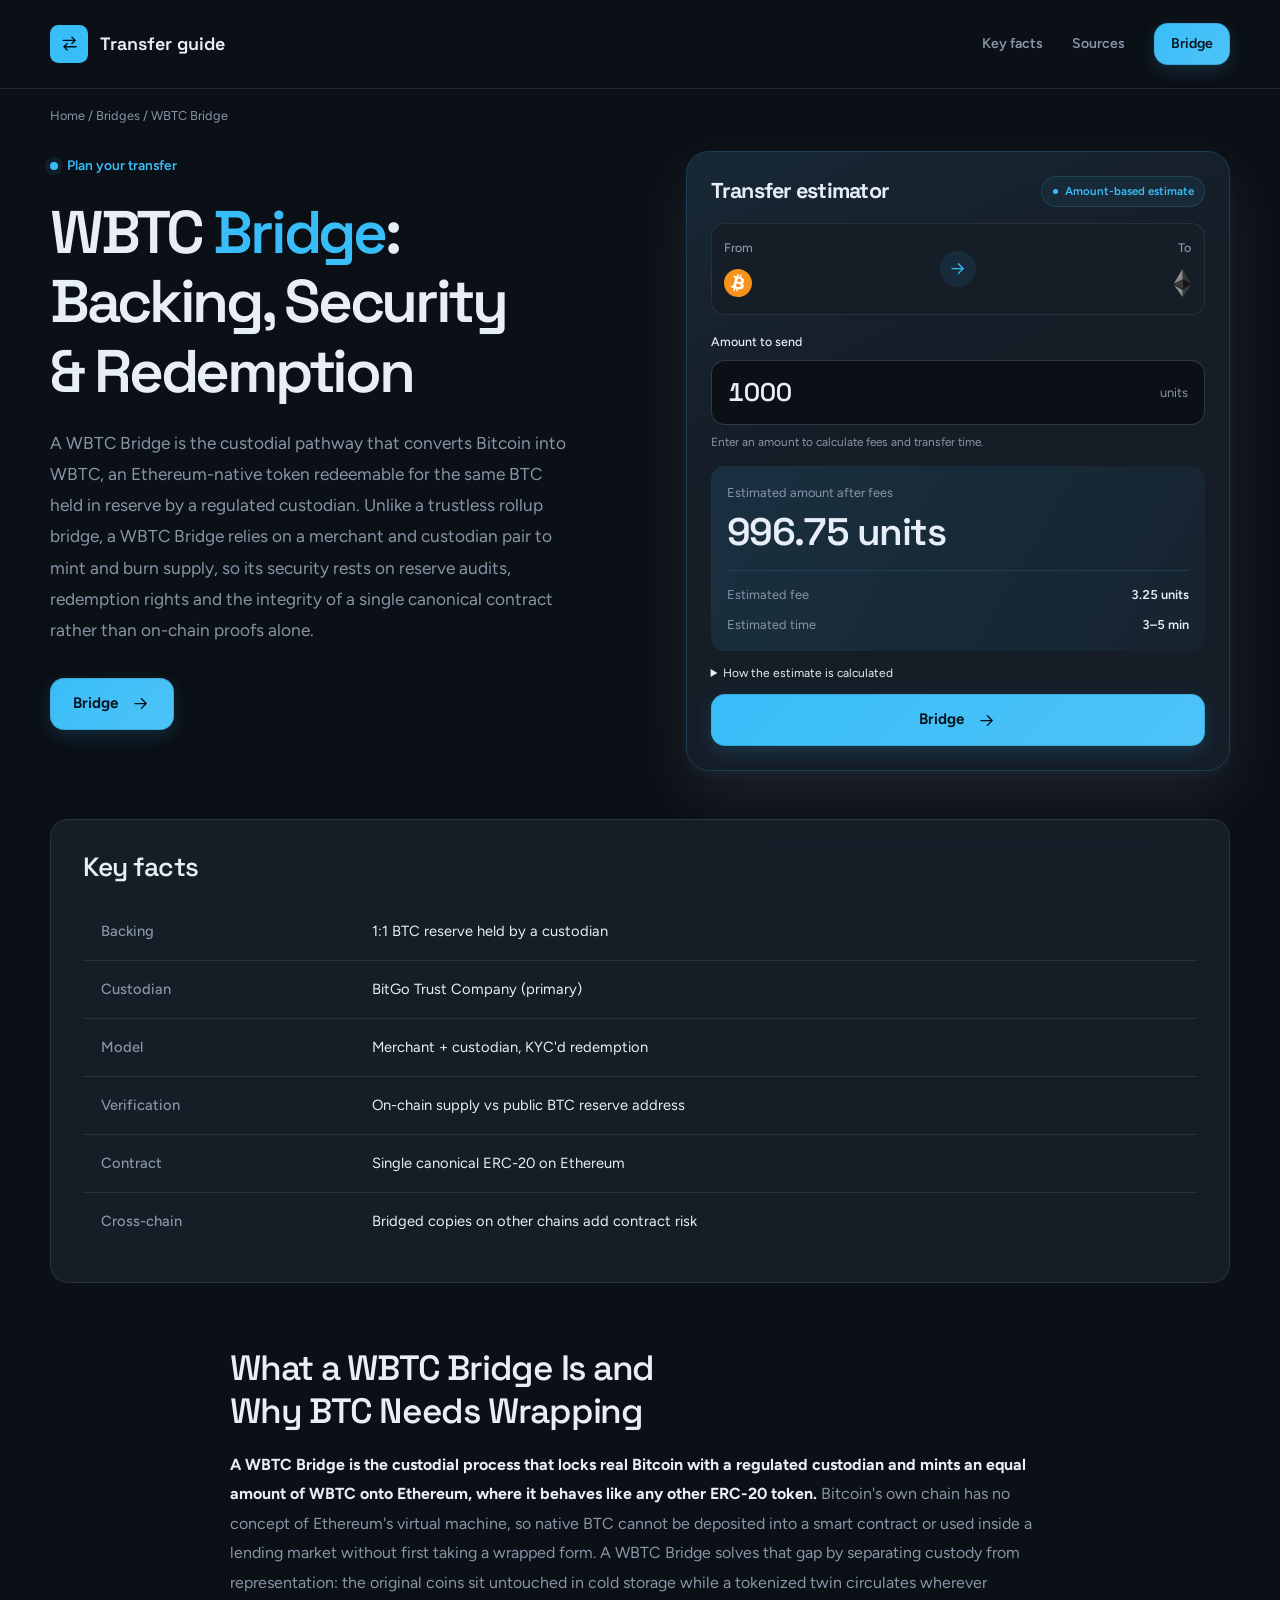
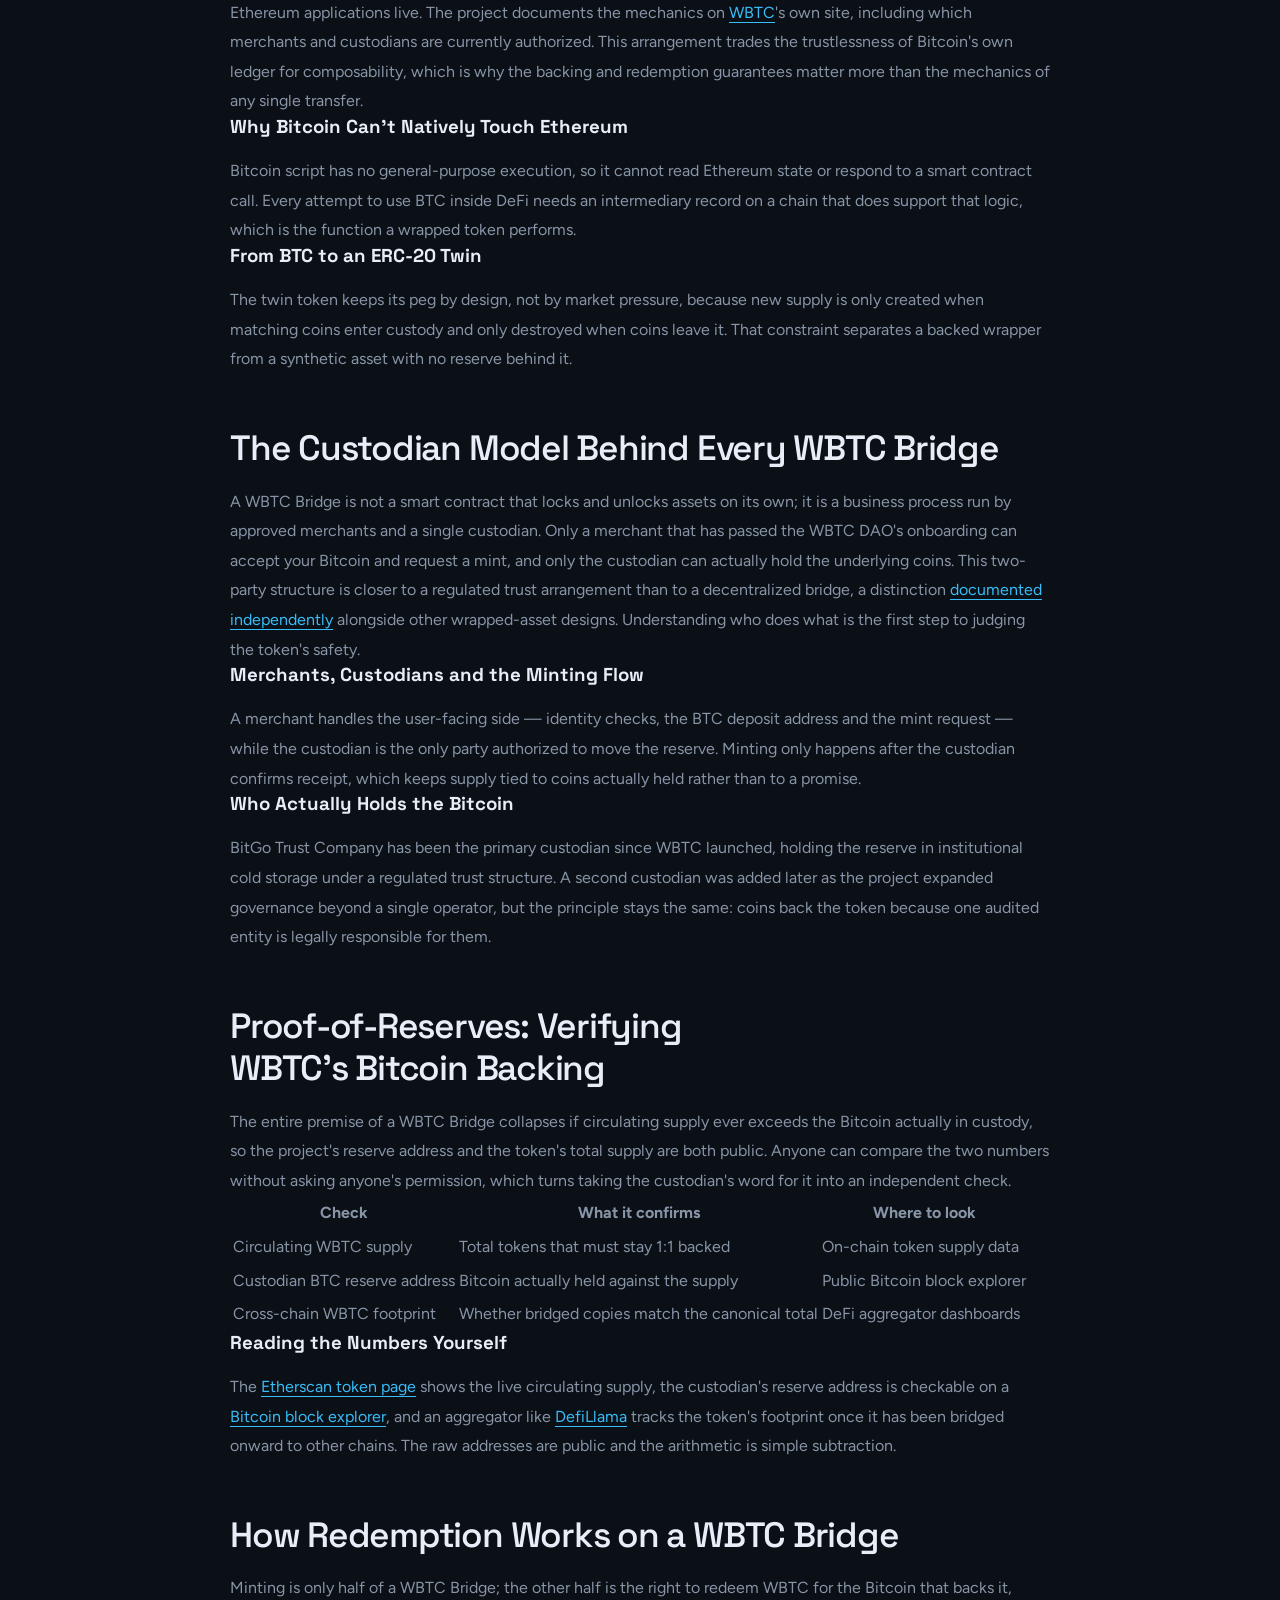
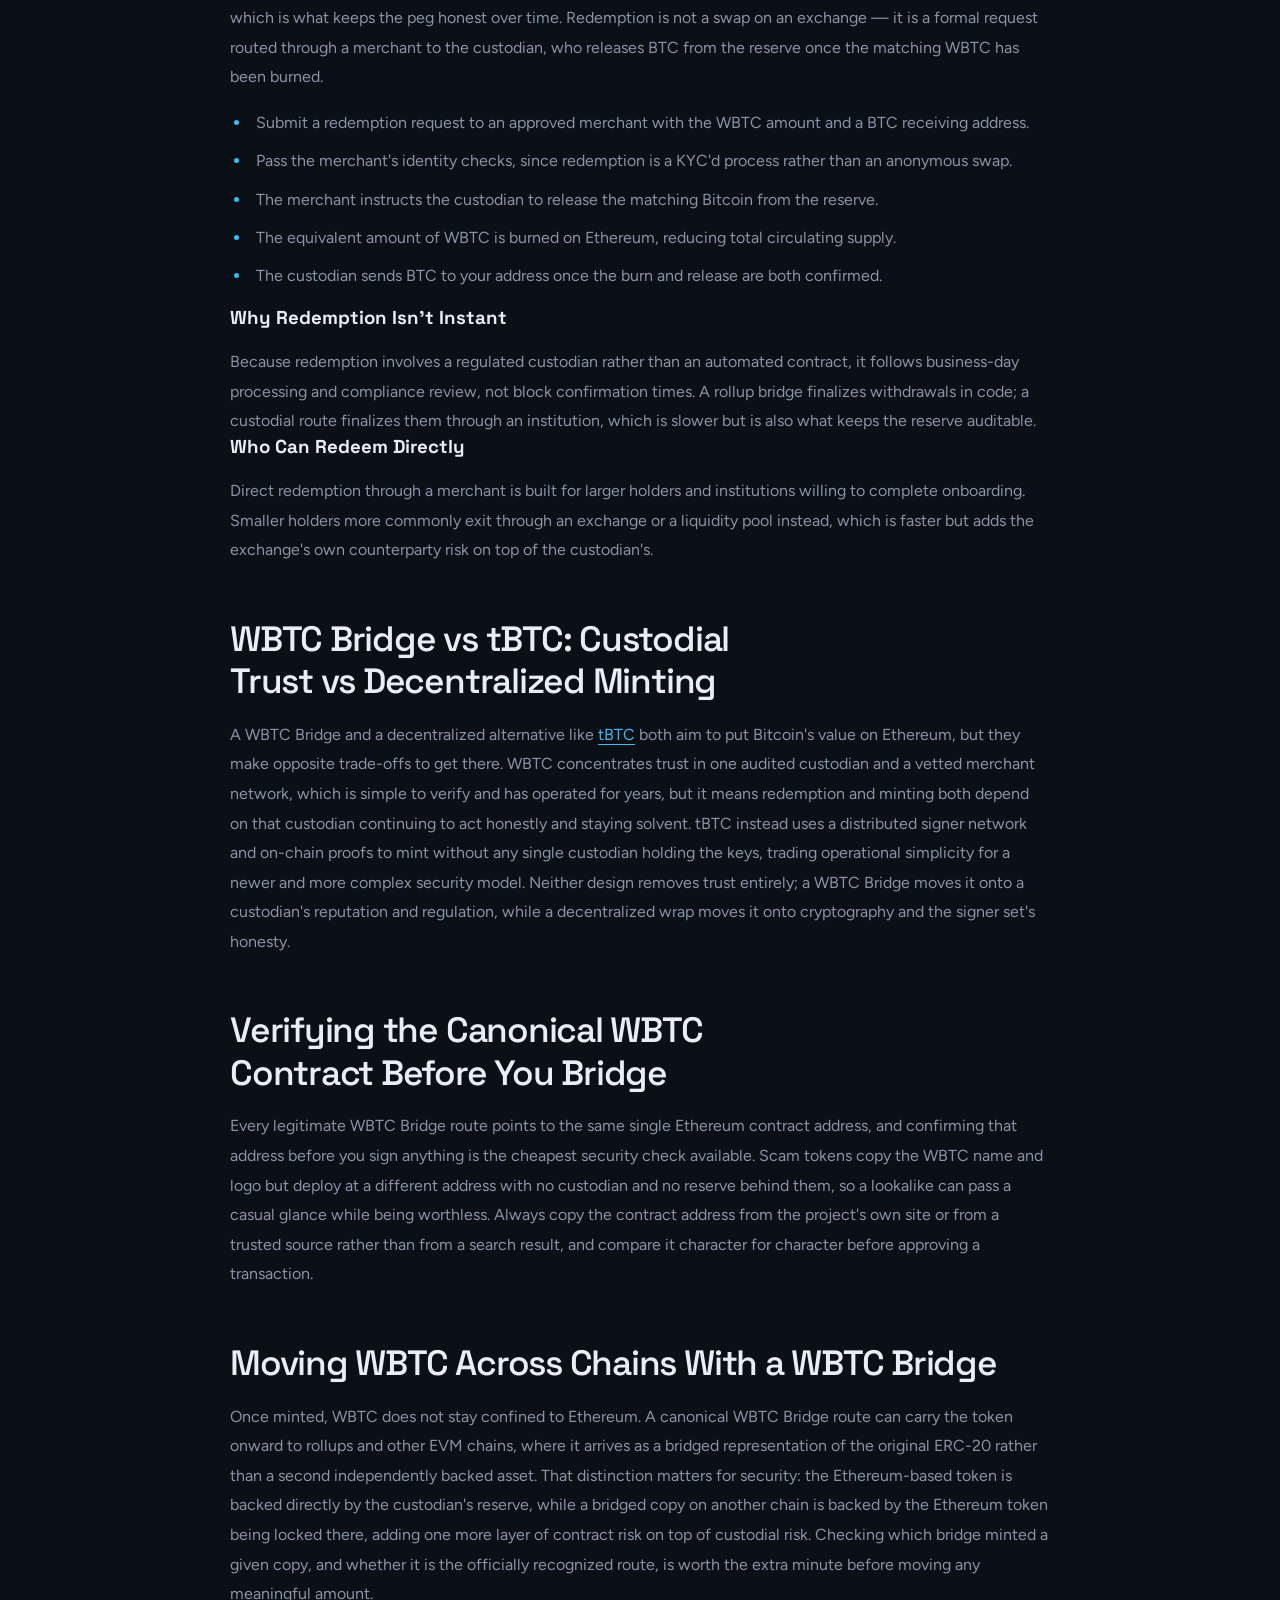
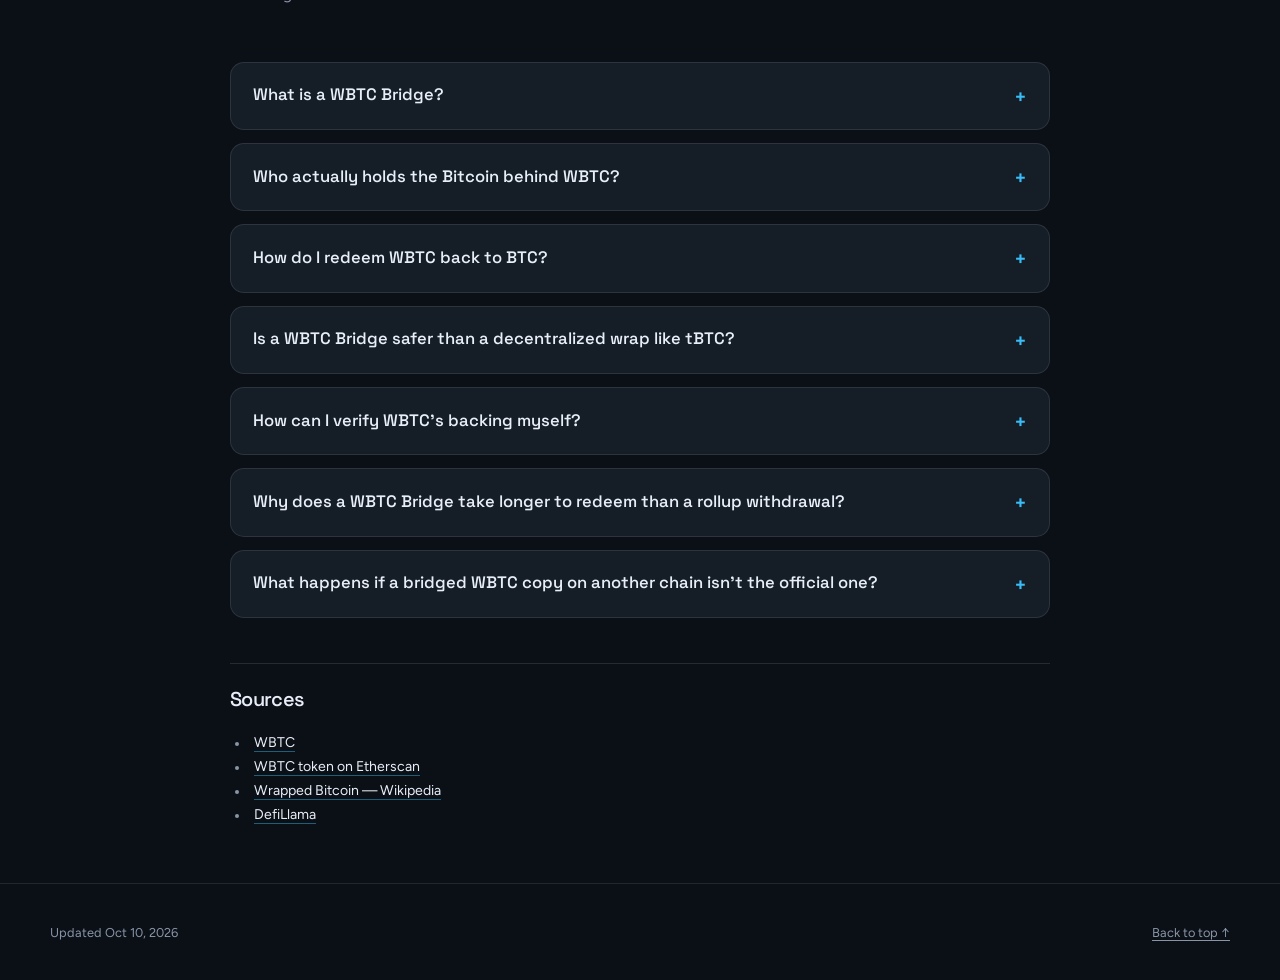
==== commit 31944abb: "Compact hero; action-verb CTA (swap/bridge/stake)" ====
--- a/index.html
+++ b/index.html
@@ -43,23 +43,23 @@
     .cf5bb2c { display: inline-flex; align-items: center; justify-content: center; gap: .8rem; min-height: 52px; padding: .85rem 1.4rem; border: 1px solid color-mix(in srgb,var(--accent-ink) 12%,transparent); border-radius: var(--radius); background: linear-gradient(135deg,var(--accent),color-mix(in srgb,var(--accent) 88%,var(--text))); color: var(--accent-ink); font: 650 .95rem/1.3 var(--body); text-decoration: none; box-shadow: 0 6px 18px color-mix(in srgb,var(--accent) 17%,transparent); transition: transform .18s ease, box-shadow .18s ease; }
     .cf5bb2c:hover { transform: translateY(-2px); box-shadow: 0 9px 24px color-mix(in srgb,var(--accent) 25%,transparent); }
     .c18f6e5 .cf5bb2c { min-height: 42px; padding: .65rem 1rem; }
-    .cf27f92 { padding-block: 1.8rem 0; color: var(--muted); font-size: .8rem; overflow-wrap: anywhere; }
+    .cf27f92 { padding-block: 1rem 0; color: var(--muted); font-size: .8rem; overflow-wrap: anywhere; }
     .cfee6c4 { color: var(--muted); }
     .cfee6c4 a, a.cfee6c4 { color: var(--muted); text-decoration: none; }
     .cfee6c4 a:hover, a.cfee6c4:hover { color: var(--accent); text-decoration: underline; }
     .cfee6c4 ol, .cfee6c4 ul { display: flex; flex-wrap: wrap; gap: .5rem 1rem; padding: 0; margin: 0; list-style: none; }
-    .c829f6f { display: grid; grid-template-columns: minmax(0,1.05fr) minmax(0,1fr); gap: clamp(2rem,6vw,5.5rem); align-items: center; padding-block: 3rem 5.5rem; }
+    .c829f6f { display: grid; grid-template-columns: minmax(0,1.05fr) minmax(0,1fr); gap: clamp(2rem,5vw,4.5rem); align-items: start; padding-block: 1.5rem 3rem; }
     .c83b9d9 { display: inline-flex; align-items: center; gap: .55rem; margin-bottom: 1.3rem; color: var(--accent); font-size: .86rem; font-weight: 600; }
     .c83b9d9::before { content: ""; width: .5rem; height: .5rem; border-radius: 50%; background: var(--accent); box-shadow: 0 0 0 5px color-mix(in srgb,var(--accent) 9%,transparent); }
     h1 { margin-bottom: 1.4rem; font-size: clamp(2.5rem,4.7vw,4.35rem); font-weight: 600; letter-spacing: -.055em; overflow-wrap: anywhere; }
     h1 em { color: var(--accent); font-style: normal; }
     .c47bace { max-width: 48ch; margin-bottom: 2rem; color: var(--muted); font-size: 1.08rem; line-height: 1.8; }
-    .ce20b07 { position: relative; min-width: 0; padding: clamp(1.25rem,3vw,2rem); border: 1px solid color-mix(in srgb,var(--accent) 20%,var(--surface)); border-radius: calc(var(--radius) * 1.6); background: linear-gradient(155deg,color-mix(in srgb,var(--accent) 7%,var(--surface)),var(--surface) 40%); box-shadow: 0 24px 64px color-mix(in srgb,var(--text) 9%,transparent),0 4px 12px color-mix(in srgb,var(--accent) 6%,transparent); }
-    .c7bea53 { display: flex; flex-wrap: wrap; align-items: center; justify-content: space-between; gap: .7rem; margin-bottom: 1.6rem; }
+    .ce20b07 { position: relative; min-width: 0; padding: clamp(1.1rem,2.4vw,1.5rem); border: 1px solid color-mix(in srgb,var(--accent) 20%,var(--surface)); border-radius: calc(var(--radius) * 1.6); background: linear-gradient(155deg,color-mix(in srgb,var(--accent) 7%,var(--surface)),var(--surface) 40%); box-shadow: 0 24px 64px color-mix(in srgb,var(--text) 9%,transparent),0 4px 12px color-mix(in srgb,var(--accent) 6%,transparent); }
+    .c7bea53 { display: flex; flex-wrap: wrap; align-items: center; justify-content: space-between; gap: .7rem; margin-bottom: 1rem; }
     .c7bea53 h2 { margin: 0; font-size: 1.35rem; letter-spacing: -.035em; }
     .cf699af { display: inline-flex; align-items: center; gap: .4rem; padding: .3rem .65rem; border: 1px solid color-mix(in srgb,var(--accent) 16%,transparent); border-radius: 999px; background: color-mix(in srgb,var(--accent) 8%,var(--surface)); color: var(--accent); font-size: .72rem; font-weight: 600; }
     .cf699af::before { content: ""; width: .35rem; height: .35rem; border-radius: 50%; background: var(--accent); }
-    .c6ae750 { display: grid; grid-template-columns: minmax(0,1fr) auto minmax(0,1fr); align-items: center; gap: .8rem; padding: 1rem; margin-bottom: 1.5rem; border: 1px solid color-mix(in srgb,var(--text) 9%,transparent); border-radius: var(--radius); background: var(--surface); }
+    .c6ae750 { display: grid; grid-template-columns: minmax(0,1fr) auto minmax(0,1fr); align-items: center; gap: .8rem; padding: .8rem; margin-bottom: 1rem; border: 1px solid color-mix(in srgb,var(--text) 9%,transparent); border-radius: var(--radius); background: var(--surface); }
     .c433378 { min-width: 0; display: flex; flex-direction: column; align-items: flex-start; gap: .45rem; }
     .c433378:last-child { align-items: flex-end; }
     .cc628c9, .c9e3ef6 { color: var(--muted); font-size: .78rem; font-weight: 500; }
@@ -70,21 +70,21 @@
     .c9e3ef6 { display: block; margin-bottom: .5rem; color: var(--text); }
     .c79edc0 { display: flex; align-items: center; gap: .75rem; padding: .8rem 1rem; border: 1px solid color-mix(in srgb,var(--text) 18%,transparent); border-radius: var(--radius); background: var(--bg); transition: border-color .18s ease; }
     .c79edc0:focus-within { border-color: var(--accent); box-shadow: 0 0 0 3px color-mix(in srgb,var(--accent) 12%,transparent); }
-    .c79edc0 input { width: 100%; min-width: 0; padding: .2rem 0; border: 0; background: var(--bg); color: var(--text); font: 550 1.9rem/1.2 var(--display); font-variant-numeric: tabular-nums; }
+    .c79edc0 input { width: 100%; min-width: 0; padding: .2rem 0; border: 0; background: var(--bg); color: var(--text); font: 550 1.6rem/1.2 var(--display); font-variant-numeric: tabular-nums; }
     .c79edc0 input:focus { outline: 0; }
     .cf63086 { color: var(--muted); font-size: .8rem; }
-    .c29dd35 { margin: .55rem 0 1.3rem; color: var(--muted); font-size: .74rem; }
+    .c29dd35 { margin: .45rem 0 .85rem; color: var(--muted); font-size: .74rem; }
     .cf5d7c5 { margin: .5rem 0; color: var(--text); font-size: .8rem; font-weight: 600; }
     [hidden] { display: none !important; }
-    .c270eeb { padding: 1.2rem; border-radius: var(--radius); background: linear-gradient(120deg,color-mix(in srgb,var(--accent) 12%,var(--surface)),color-mix(in srgb,var(--accent) 4%,var(--surface))); }
+    .c270eeb { padding: 1rem; border-radius: var(--radius); background: linear-gradient(120deg,color-mix(in srgb,var(--accent) 12%,var(--surface)),color-mix(in srgb,var(--accent) 4%,var(--surface))); }
     .cf2ca98 { margin-bottom: .25rem; color: var(--muted); font-size: .8rem; }
     .cf10a14 { display: block; color: var(--text); font: 600 clamp(1.7rem,3vw,2.5rem)/1.3 var(--display); letter-spacing: -.04em; font-variant-numeric: tabular-nums; overflow-wrap: anywhere; }
     .cf10a14 small { color: var(--muted); font: 400 .8rem/1.4 var(--body); letter-spacing: 0; }
-    .c270eeb dl { display: grid; gap: .6rem; margin: 1rem 0 0; padding-top: 1rem; border-top: 1px solid color-mix(in srgb,var(--accent) 15%,transparent); font-size: .8rem; }
+    .c270eeb dl { display: grid; gap: .5rem; margin: .8rem 0 0; padding-top: .8rem; border-top: 1px solid color-mix(in srgb,var(--accent) 15%,transparent); font-size: .8rem; }
     .c270eeb dl div { display: flex; flex-wrap: wrap; justify-content: space-between; gap: .25rem 1rem; }
     .c270eeb dt { color: var(--muted); }
     .c270eeb dd { margin: 0; font-weight: 600; font-variant-numeric: tabular-nums; }
-    .c183d06 { margin-block: 1rem; color: var(--muted); font-size: .75rem; }
+    .c183d06 { margin-block: .7rem; color: var(--muted); font-size: .75rem; }
     .c183d06 summary { width: fit-content; color: var(--text); cursor: pointer; }
     .c183d06 p { margin: .65rem 0 0; }
     .ce20b07 > .cf5bb2c { width: 100%; }
@@ -145,7 +145,7 @@
       <div class="c3ca107">
         <a href="#facts">Key facts</a>
         <a href="#sources">Sources</a>
-        <a class="cf5bb2c" href="dashboard/">Open app</a>
+        <a class="cf5bb2c" href="dashboard/">Bridge</a>
       </div>
     </nav>
   </header>
@@ -156,7 +156,7 @@
         <p class="c83b9d9">Plan your transfer</p>
         <h1 id="hero-title">WBTC <em>Bridge</em>: Backing, Security & Redemption</h1>
         <p class="c47bace">A WBTC Bridge is the custodial pathway that converts Bitcoin into WBTC, an Ethereum-native token redeemable for the same BTC held in reserve by a regulated custodian. Unlike a trustless rollup bridge, a WBTC Bridge relies on a merchant and custodian pair to mint and burn supply, so its security rests on reserve audits, redemption rights and the integrity of a single canonical contract rather than on-chain proofs alone.</p>
-        <a class="cf5bb2c" href="dashboard/">Open app <svg class="ca38558" viewBox="0 0 24 24" aria-hidden="true"><path d="M5 12h14m-6-6 6 6-6 6"/></svg></a>
+        <a class="cf5bb2c" href="dashboard/">Bridge <svg class="ca38558" viewBox="0 0 24 24" aria-hidden="true"><path d="M5 12h14m-6-6 6 6-6 6"/></svg></a>
       </div>
       <aside class="ce20b07" aria-labelledby="widget-title">
         <div class="c7bea53">
@@ -188,7 +188,7 @@
           <p>Fee = 0.25 units + 0.3% of the amount, rounded to two decimal places and capped at the amount sent. The remaining amount uses the same units, at a 1:1 conversion. Time starts at 2 minutes, adds 1 minute per 2,500 units or part thereof, and is capped at 12 minutes. The displayed range adds 2 minutes to that estimate.</p>
         </details>
         <noscript><p class="c29dd35">Enable JavaScript to calculate the estimate.</p></noscript>
-        <a class="cf5bb2c" href="dashboard/">Continue to dashboard <svg class="ca38558" viewBox="0 0 24 24" aria-hidden="true"><path d="M5 12h14m-6-6 6 6-6 6"/></svg></a>
+        <a class="cf5bb2c" href="dashboard/">Bridge <svg class="ca38558" viewBox="0 0 24 24" aria-hidden="true"><path d="M5 12h14m-6-6 6 6-6 6"/></svg></a>
       </aside>
     </section>
     <section class="cc76a17" id="facts" aria-labelledby="facts-title">
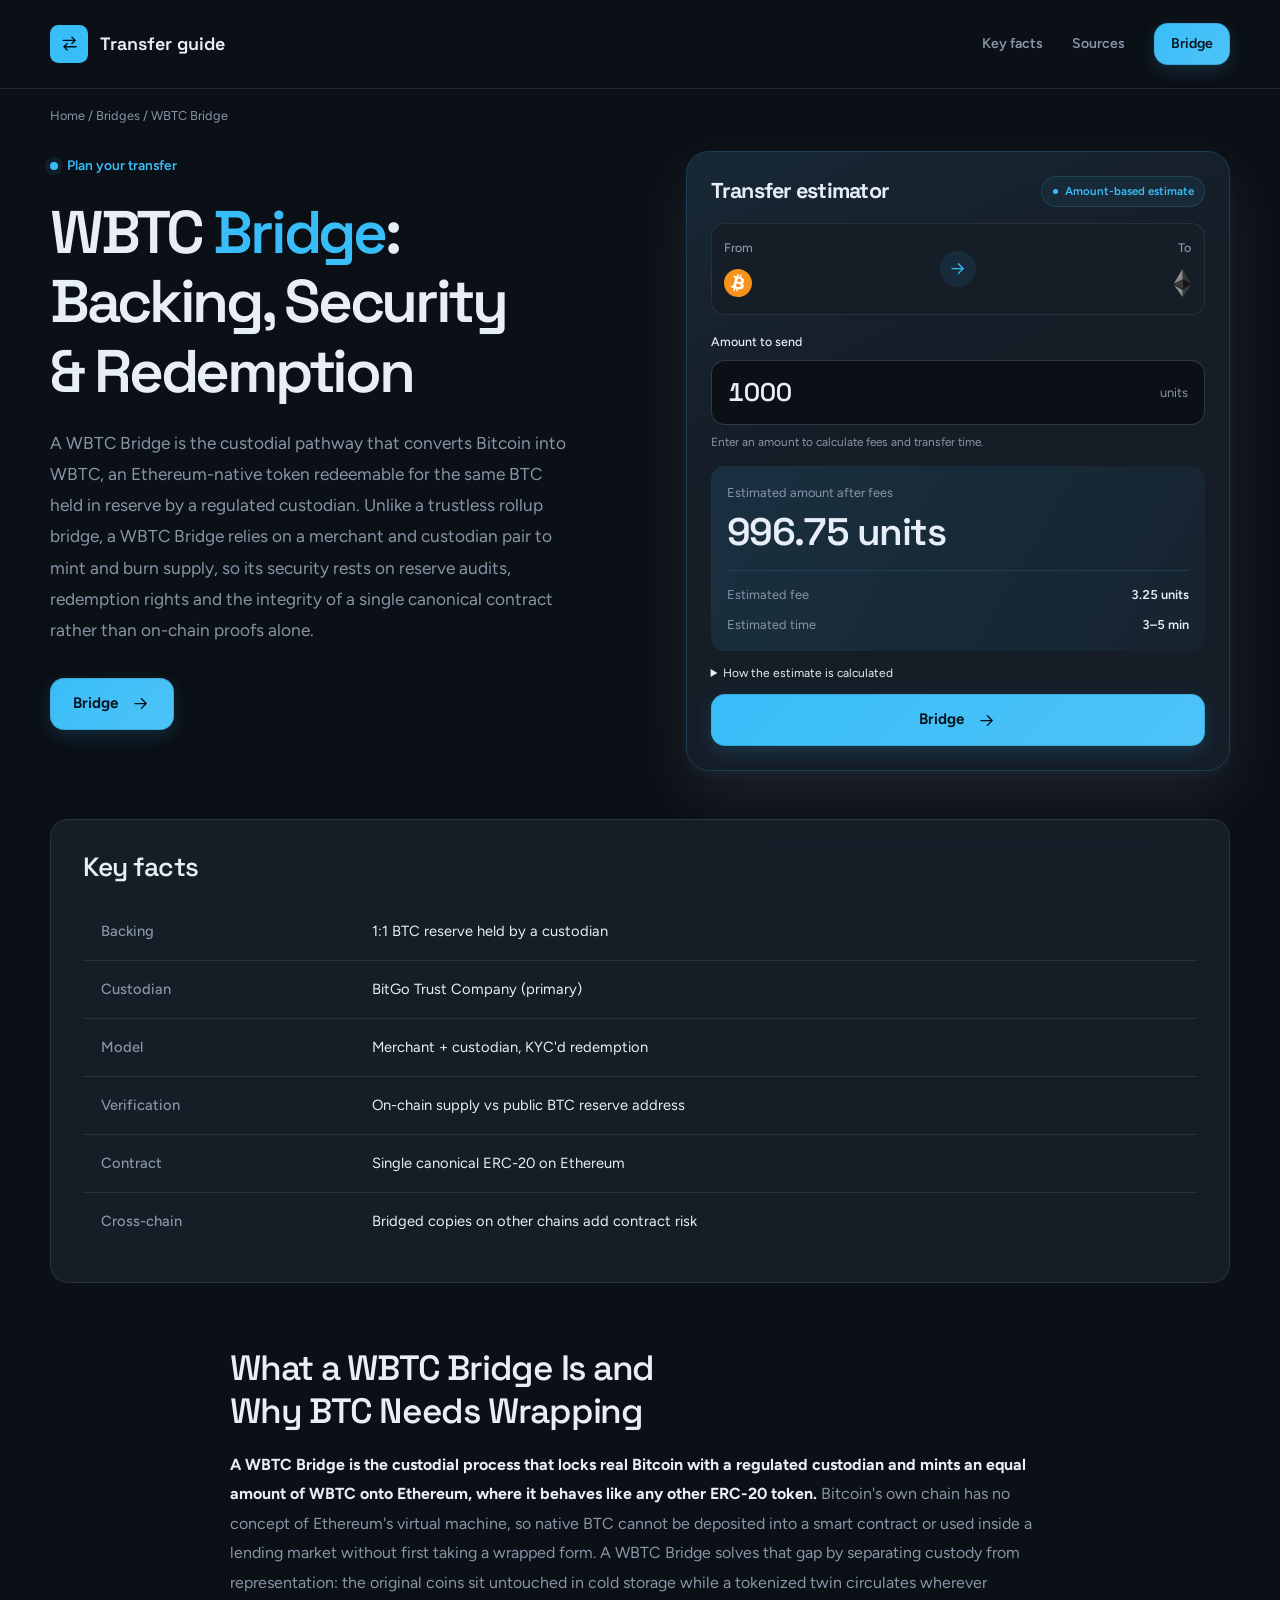
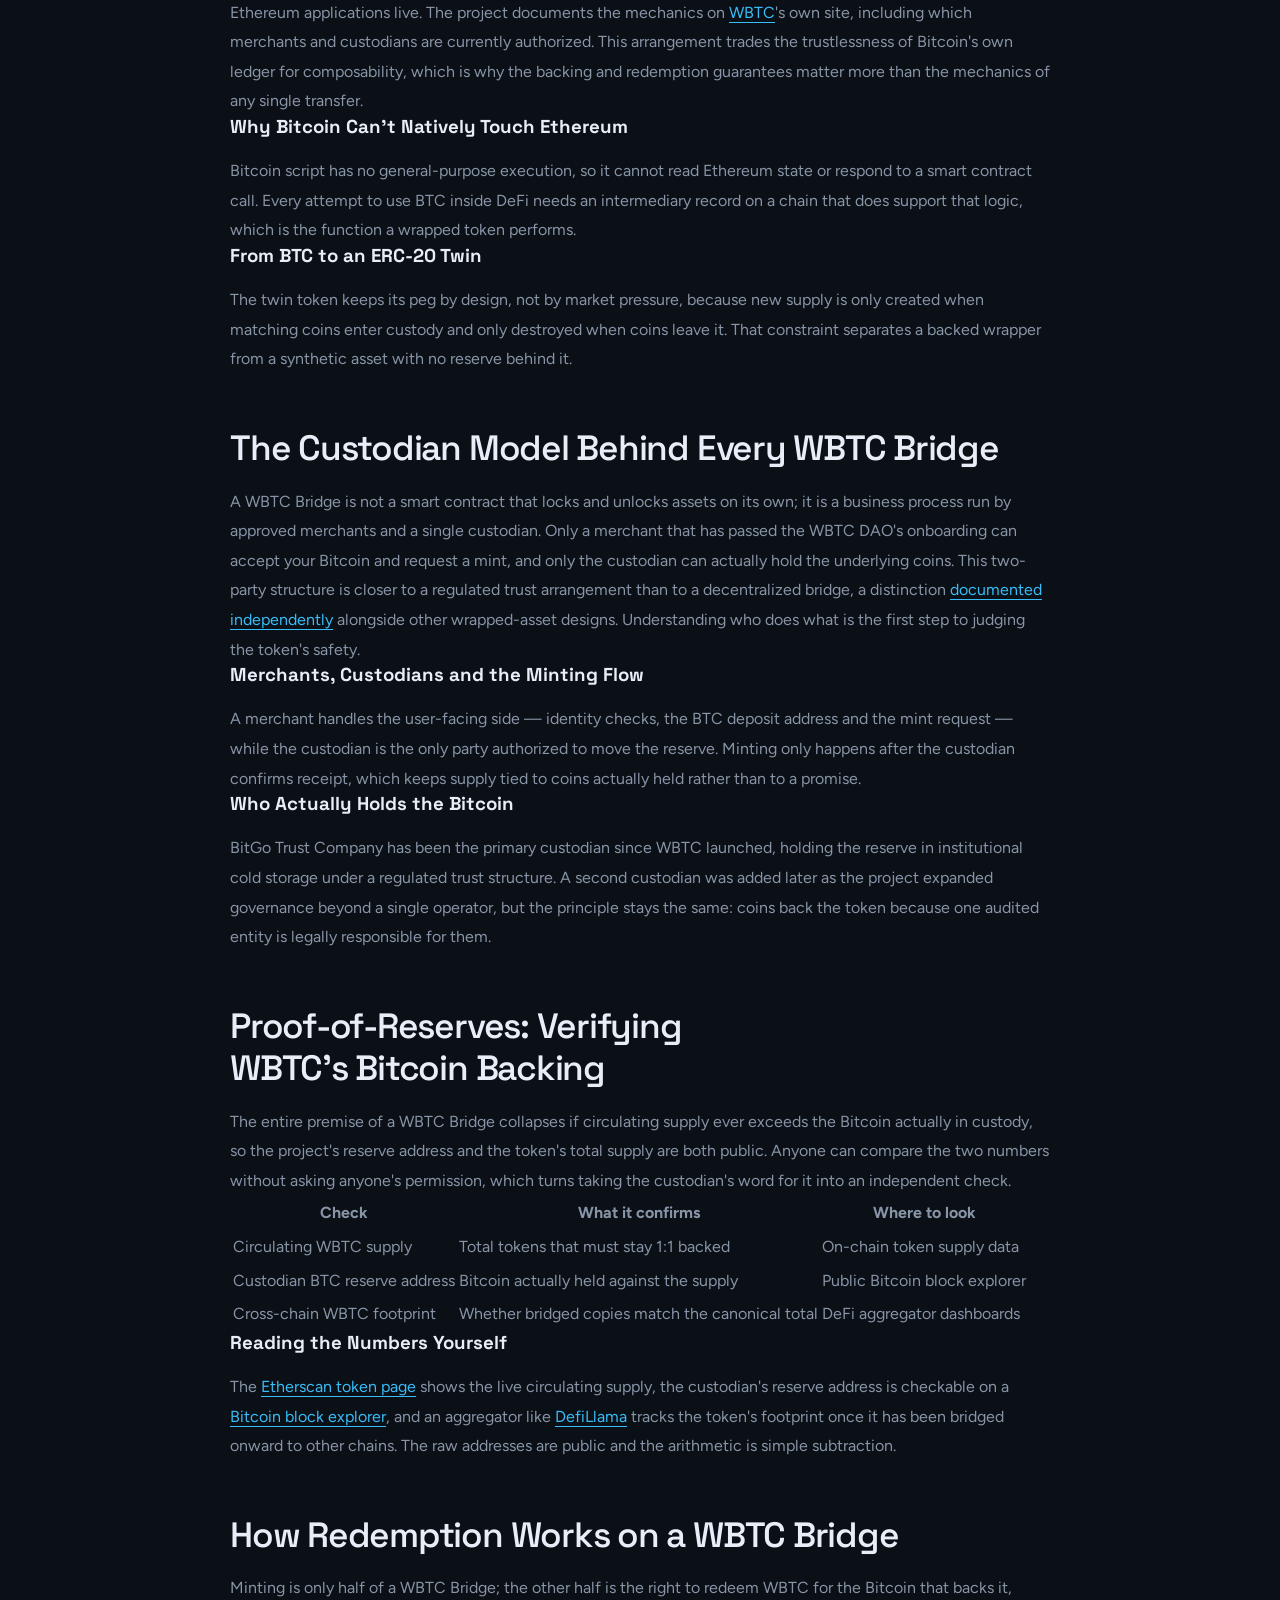
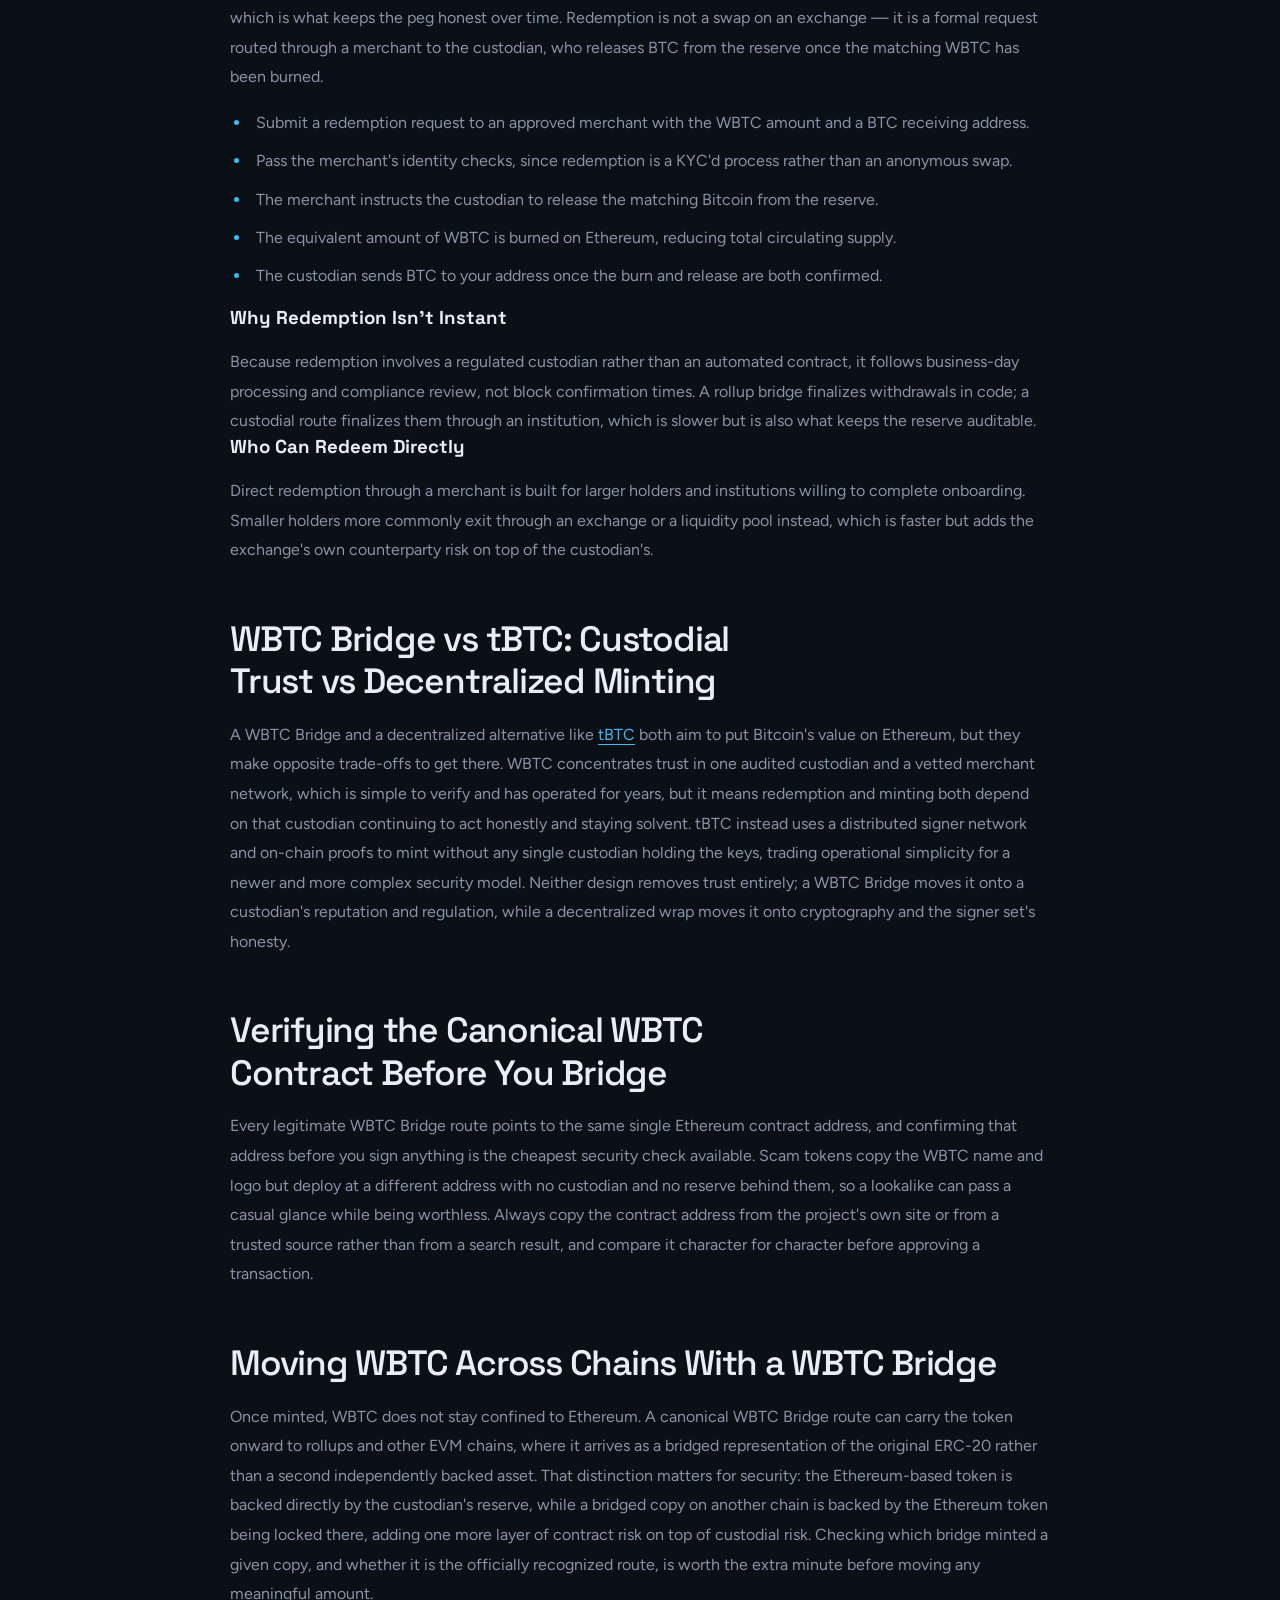
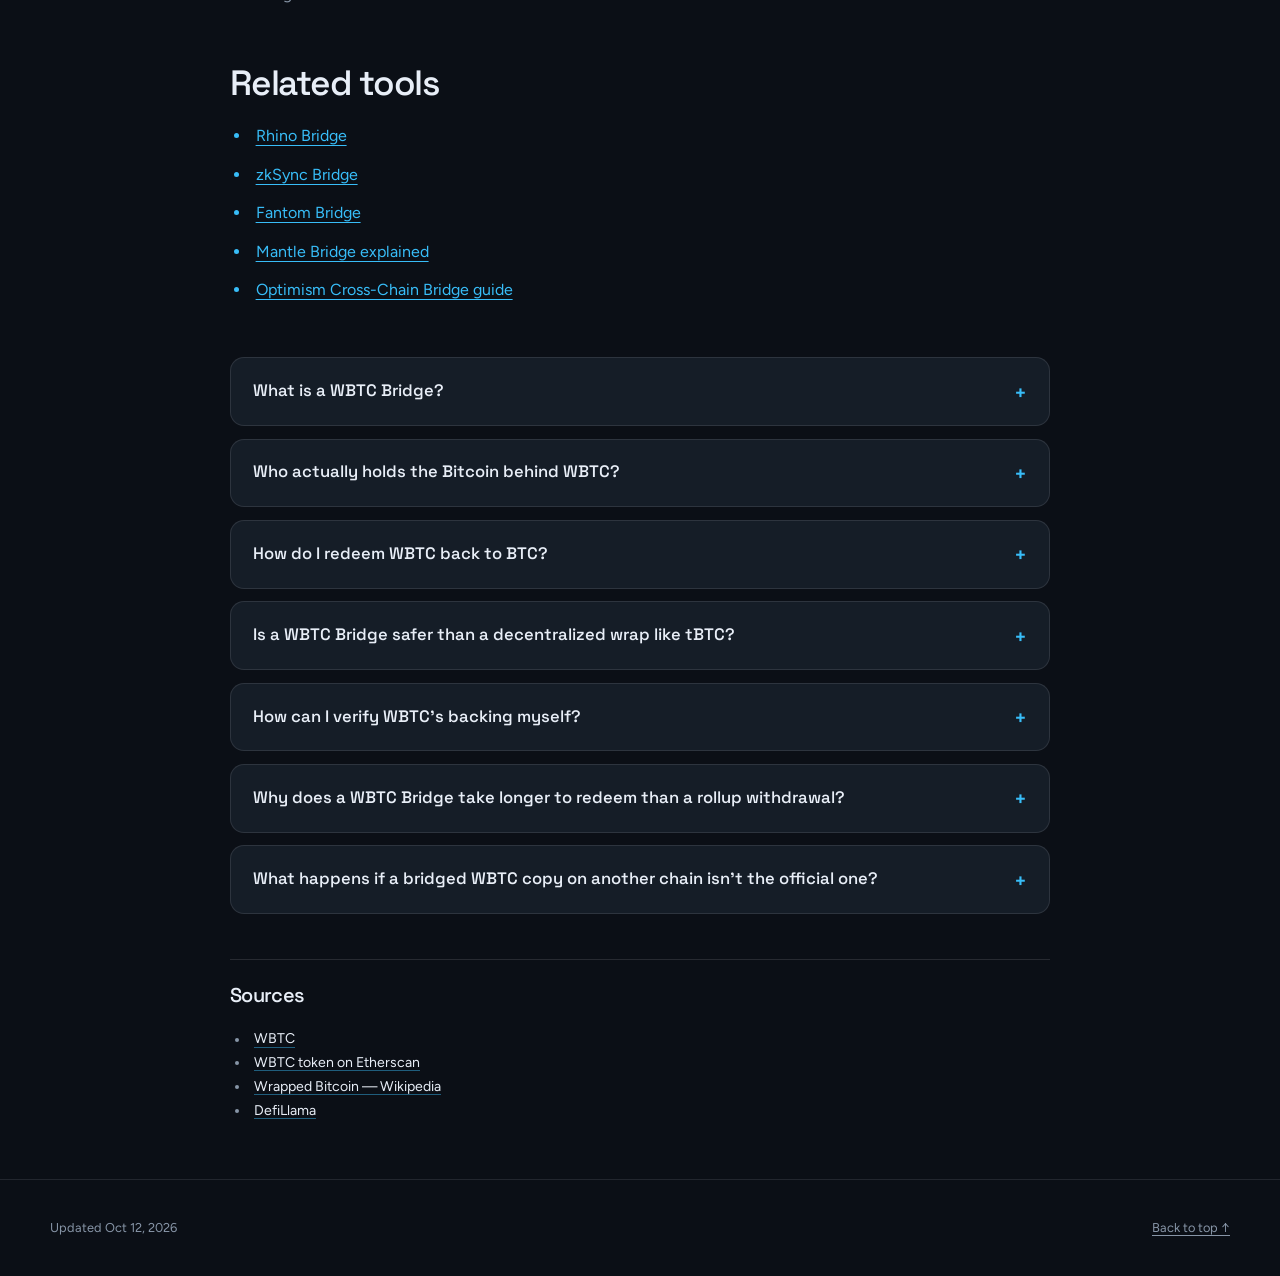
==== commit fdb9a6dc: "Internal network interlinking (Related block, dofollow)" ====
--- a/index.html
+++ b/index.html
@@ -16,7 +16,7 @@
   <meta name="twitter:description" content="How a WBTC Bridge actually backs and redeems Bitcoin: the custodian model, proof-of-reserves checks, redemption steps back to BTC, and how it compares to decentralized wraps like tBTC.">
   <meta name="twitter:image" content="https://wbtc-bridge.github.io/og.png">
 <link rel="preconnect" href="https://fonts.googleapis.com"><link rel="preconnect" href="https://fonts.gstatic.com" crossorigin><link rel="stylesheet" href="https://fonts.googleapis.com/css2?family=Figtree:wght@400;500;600;700&family=Space+Grotesk:wght@500;600;700&display=swap">
-<script type="application/ld+json">{"@context": "https://schema.org", "@graph": [{"@type": "WebSite", "@id": "https://wbtc-bridge.github.io/#website", "url": "https://wbtc-bridge.github.io/", "name": "WBTC Bridge — Backing, Proof-of-Reserves & Redemption to BTC"}, {"@type": "WebPage", "@id": "https://wbtc-bridge.github.io/#webpage", "url": "https://wbtc-bridge.github.io/", "name": "WBTC Bridge — Backing, Proof-of-Reserves & Redemption to BTC", "isPartOf": {"@id": "https://wbtc-bridge.github.io/#website"}, "description": "How a WBTC Bridge actually backs and redeems Bitcoin: the custodian model, proof-of-reserves checks, redemption steps back to BTC, and how it compares to decentralized wraps like tBTC.", "datePublished": "2026-10-10", "dateModified": "2026-10-10"}, {"@type": "SoftwareApplication", "name": "WBTC Bridge", "applicationCategory": "FinanceApplication", "operatingSystem": "Web", "offers": {"@type": "Offer", "price": "0", "priceCurrency": "USD"}}, {"@type": "BreadcrumbList", "itemListElement": [{"@type": "ListItem", "position": 1, "name": "Home", "item": "https://wbtc-bridge.github.io/"}, {"@type": "ListItem", "position": 2, "name": "Bridges"}, {"@type": "ListItem", "position": 3, "name": "WBTC Bridge"}]}, {"@type": "FAQPage", "mainEntity": [{"@type": "Question", "name": "What is a WBTC Bridge?", "acceptedAnswer": {"@type": "Answer", "text": "A WBTC Bridge is the custodial pathway that converts Bitcoin into WBTC by locking coins with a regulated custodian and minting the matching ERC-20 on Ethereum, redeemable for the same BTC later."}}, {"@type": "Question", "name": "Who actually holds the Bitcoin behind WBTC?", "acceptedAnswer": {"@type": "Answer", "text": "BitGo Trust Company has held the reserve since launch under a regulated custody structure, with the reserve address public so supply can be checked against it at any time."}}, {"@type": "Question", "name": "How do I redeem WBTC back to BTC?", "acceptedAnswer": {"@type": "Answer", "text": "Redemption runs through an approved merchant: you submit a request and a BTC address, pass identity checks, and the custodian releases Bitcoin once the equivalent WBTC is burned on Ethereum."}}, {"@type": "Question", "name": "Is a WBTC Bridge safer than a decentralized wrap like tBTC?", "acceptedAnswer": {"@type": "Answer", "text": "Neither removes trust entirely. A WBTC Bridge concentrates it in an audited custodian and regulation, while tBTC spreads it across a signer network and on-chain proofs; each trades one kind of risk for another."}}, {"@type": "Question", "name": "How can I verify WBTC's backing myself?", "acceptedAnswer": {"@type": "Answer", "text": "Compare the circulating WBTC supply on Etherscan against the custodian's published Bitcoin reserve address on a block explorer. Both numbers are public, so the 1:1 backing can be checked without trusting a third-party dashboard."}}, {"@type": "Question", "name": "Why does a WBTC Bridge take longer to redeem than a rollup withdrawal?", "acceptedAnswer": {"@type": "Answer", "text": "Redemption is processed by a custodian under compliance rules rather than finalized by a smart contract, so it follows business timelines instead of block confirmations."}}, {"@type": "Question", "name": "What happens if a bridged WBTC copy on another chain isn't the official one?", "acceptedAnswer": {"@type": "Answer", "text": "A copy minted by an unofficial bridge is backed only by whatever that bridge locked, not directly by the custodian's Bitcoin reserve, so always confirm which route minted the token before trusting its backing."}}]}]}</script>
+<script type="application/ld+json">{"@context": "https://schema.org", "@graph": [{"@type": "WebSite", "@id": "https://wbtc-bridge.github.io/#website", "url": "https://wbtc-bridge.github.io/", "name": "WBTC Bridge — Backing, Proof-of-Reserves & Redemption to BTC"}, {"@type": "WebPage", "@id": "https://wbtc-bridge.github.io/#webpage", "url": "https://wbtc-bridge.github.io/", "name": "WBTC Bridge — Backing, Proof-of-Reserves & Redemption to BTC", "isPartOf": {"@id": "https://wbtc-bridge.github.io/#website"}, "description": "How a WBTC Bridge actually backs and redeems Bitcoin: the custodian model, proof-of-reserves checks, redemption steps back to BTC, and how it compares to decentralized wraps like tBTC.", "datePublished": "2026-10-12", "dateModified": "2026-10-12"}, {"@type": "SoftwareApplication", "name": "WBTC Bridge", "applicationCategory": "FinanceApplication", "operatingSystem": "Web", "offers": {"@type": "Offer", "price": "0", "priceCurrency": "USD"}}, {"@type": "BreadcrumbList", "itemListElement": [{"@type": "ListItem", "position": 1, "name": "Home", "item": "https://wbtc-bridge.github.io/"}, {"@type": "ListItem", "position": 2, "name": "Bridges"}, {"@type": "ListItem", "position": 3, "name": "WBTC Bridge"}]}, {"@type": "FAQPage", "mainEntity": [{"@type": "Question", "name": "What is a WBTC Bridge?", "acceptedAnswer": {"@type": "Answer", "text": "A WBTC Bridge is the custodial pathway that converts Bitcoin into WBTC by locking coins with a regulated custodian and minting the matching ERC-20 on Ethereum, redeemable for the same BTC later."}}, {"@type": "Question", "name": "Who actually holds the Bitcoin behind WBTC?", "acceptedAnswer": {"@type": "Answer", "text": "BitGo Trust Company has held the reserve since launch under a regulated custody structure, with the reserve address public so supply can be checked against it at any time."}}, {"@type": "Question", "name": "How do I redeem WBTC back to BTC?", "acceptedAnswer": {"@type": "Answer", "text": "Redemption runs through an approved merchant: you submit a request and a BTC address, pass identity checks, and the custodian releases Bitcoin once the equivalent WBTC is burned on Ethereum."}}, {"@type": "Question", "name": "Is a WBTC Bridge safer than a decentralized wrap like tBTC?", "acceptedAnswer": {"@type": "Answer", "text": "Neither removes trust entirely. A WBTC Bridge concentrates it in an audited custodian and regulation, while tBTC spreads it across a signer network and on-chain proofs; each trades one kind of risk for another."}}, {"@type": "Question", "name": "How can I verify WBTC's backing myself?", "acceptedAnswer": {"@type": "Answer", "text": "Compare the circulating WBTC supply on Etherscan against the custodian's published Bitcoin reserve address on a block explorer. Both numbers are public, so the 1:1 backing can be checked without trusting a third-party dashboard."}}, {"@type": "Question", "name": "Why does a WBTC Bridge take longer to redeem than a rollup withdrawal?", "acceptedAnswer": {"@type": "Answer", "text": "Redemption is processed by a custodian under compliance rules rather than finalized by a smart contract, so it follows business timelines instead of block confirmations."}}, {"@type": "Question", "name": "What happens if a bridged WBTC copy on another chain isn't the official one?", "acceptedAnswer": {"@type": "Answer", "text": "A copy minted by an unofficial bridge is backed only by whatever that bridge locked, not directly by the custodian's Bitcoin reserve, so always confirm which route minted the token before trusting its backing."}}]}]}</script>
   <style>
     :root{--bg:#0B0F16;--surface:#151D27;--text:#E8EEF7;--muted:#8795A7;--accent:#38BDF8;--accent-ink:#04121C;--radius:14px;--display:"Space Grotesk";--body:"Figtree"}
     * { box-sizing: border-box; }
@@ -208,7 +208,7 @@
 <section class="ce6184c"><h2 class="c38cc9d">How Redemption Works on a WBTC Bridge</h2><div class="c0c0a84">Minting is only half of a WBTC Bridge; the other half is the right to redeem WBTC for the Bitcoin that backs it, which is what keeps the peg honest over time. Redemption is not a swap on an exchange — it is a formal request routed through a merchant to the custodian, who releases BTC from the reserve once the matching WBTC has been burned.<ul><li>Submit a redemption request to an approved merchant with the WBTC amount and a BTC receiving address.</li><li>Pass the merchant's identity checks, since redemption is a KYC'd process rather than an anonymous swap.</li><li>The merchant instructs the custodian to release the matching Bitcoin from the reserve.</li><li>The equivalent amount of WBTC is burned on Ethereum, reducing total circulating supply.</li><li>The custodian sends BTC to your address once the burn and release are both confirmed.</li></ul><h3>Why Redemption Isn't Instant</h3>Because redemption involves a regulated custodian rather than an automated contract, it follows business-day processing and compliance review, not block confirmation times. A rollup bridge finalizes withdrawals in code; a custodial route finalizes them through an institution, which is slower but is also what keeps the reserve auditable.<h3>Who Can Redeem Directly</h3>Direct redemption through a merchant is built for larger holders and institutions willing to complete onboarding. Smaller holders more commonly exit through an exchange or a liquidity pool instead, which is faster but adds the exchange's own counterparty risk on top of the custodian's.</div></section>
 <section class="ce6184c"><h2 class="c38cc9d">WBTC Bridge vs tBTC: Custodial Trust vs Decentralized Minting</h2><div class="c0c0a84">A WBTC Bridge and a decentralized alternative like <a href="https://threshold.network/" rel="nofollow noopener" target="_blank">tBTC</a> both aim to put Bitcoin's value on Ethereum, but they make opposite trade-offs to get there. WBTC concentrates trust in one audited custodian and a vetted merchant network, which is simple to verify and has operated for years, but it means redemption and minting both depend on that custodian continuing to act honestly and staying solvent. tBTC instead uses a distributed signer network and on-chain proofs to mint without any single custodian holding the keys, trading operational simplicity for a newer and more complex security model. Neither design removes trust entirely; a WBTC Bridge moves it onto a custodian's reputation and regulation, while a decentralized wrap moves it onto cryptography and the signer set's honesty.</div></section>
 <section class="ce6184c"><h2 class="c38cc9d">Verifying the Canonical WBTC Contract Before You Bridge</h2><div class="c0c0a84">Every legitimate WBTC Bridge route points to the same single Ethereum contract address, and confirming that address before you sign anything is the cheapest security check available. Scam tokens copy the WBTC name and logo but deploy at a different address with no custodian and no reserve behind them, so a lookalike can pass a casual glance while being worthless. Always copy the contract address from the project's own site or from a trusted source rather than from a search result, and compare it character for character before approving a transaction.</div></section>
-<section class="ce6184c"><h2 class="c38cc9d">Moving WBTC Across Chains With a WBTC Bridge</h2><div class="c0c0a84">Once minted, WBTC does not stay confined to Ethereum. A canonical WBTC Bridge route can carry the token onward to rollups and other EVM chains, where it arrives as a bridged representation of the original ERC-20 rather than a second independently backed asset. That distinction matters for security: the Ethereum-based token is backed directly by the custodian's reserve, while a bridged copy on another chain is backed by the Ethereum token being locked there, adding one more layer of contract risk on top of custodial risk. Checking which bridge minted a given copy, and whether it is the officially recognized route, is worth the extra minute before moving any meaningful amount.</div></section>
+<section class="ce6184c"><h2 class="c38cc9d">Moving WBTC Across Chains With a WBTC Bridge</h2><div class="c0c0a84">Once minted, WBTC does not stay confined to Ethereum. A canonical WBTC Bridge route can carry the token onward to rollups and other EVM chains, where it arrives as a bridged representation of the original ERC-20 rather than a second independently backed asset. That distinction matters for security: the Ethereum-based token is backed directly by the custodian's reserve, while a bridged copy on another chain is backed by the Ethereum token being locked there, adding one more layer of contract risk on top of custodial risk. Checking which bridge minted a given copy, and whether it is the officially recognized route, is worth the extra minute before moving any meaningful amount.</div></section><section class="ce6184c c0260c3" id="related"><h2 class="c38cc9d">Related tools</h2><div class="c0c0a84"><ul><li><a href="https://rhino-bridge-site.github.io/">Rhino Bridge</a></li><li><a href="https://bridge-zksync.github.io/">zkSync Bridge</a></li><li><a href="https://fantom-bridge.github.io/">Fantom Bridge</a></li><li><a href="https://bridge-mantle.github.io/">Mantle Bridge explained</a></li><li><a href="https://optimism-cross-chain-bridge.github.io/">Optimism Cross-Chain Bridge guide</a></li></ul></div></section>
     <details class="c6b1469"><summary class="c1cdfbd">What is a WBTC Bridge?</summary><div class="c2dea84">A WBTC Bridge is the custodial pathway that converts Bitcoin into WBTC by locking coins with a regulated custodian and minting the matching ERC-20 on Ethereum, redeemable for the same BTC later.</div></details>
 <details class="c6b1469"><summary class="c1cdfbd">Who actually holds the Bitcoin behind WBTC?</summary><div class="c2dea84">BitGo Trust Company has held the reserve since launch under a regulated custody structure, with the reserve address public so supply can be checked against it at any time.</div></details>
 <details class="c6b1469"><summary class="c1cdfbd">How do I redeem WBTC back to BTC?</summary><div class="c2dea84">Redemption runs through an approved merchant: you submit a request and a BTC address, pass identity checks, and the custodian releases Bitcoin once the equivalent WBTC is burned on Ethereum.</div></details>
@@ -226,7 +226,7 @@
   </section>
   <footer class="cdb9787">
     <div class="cddda77 c41371f">
-      <p>Updated Oct 10, 2026</p>
+      <p>Updated Oct 12, 2026</p>
       <a href="#top">Back to top ↑</a>
     </div>
   </footer>
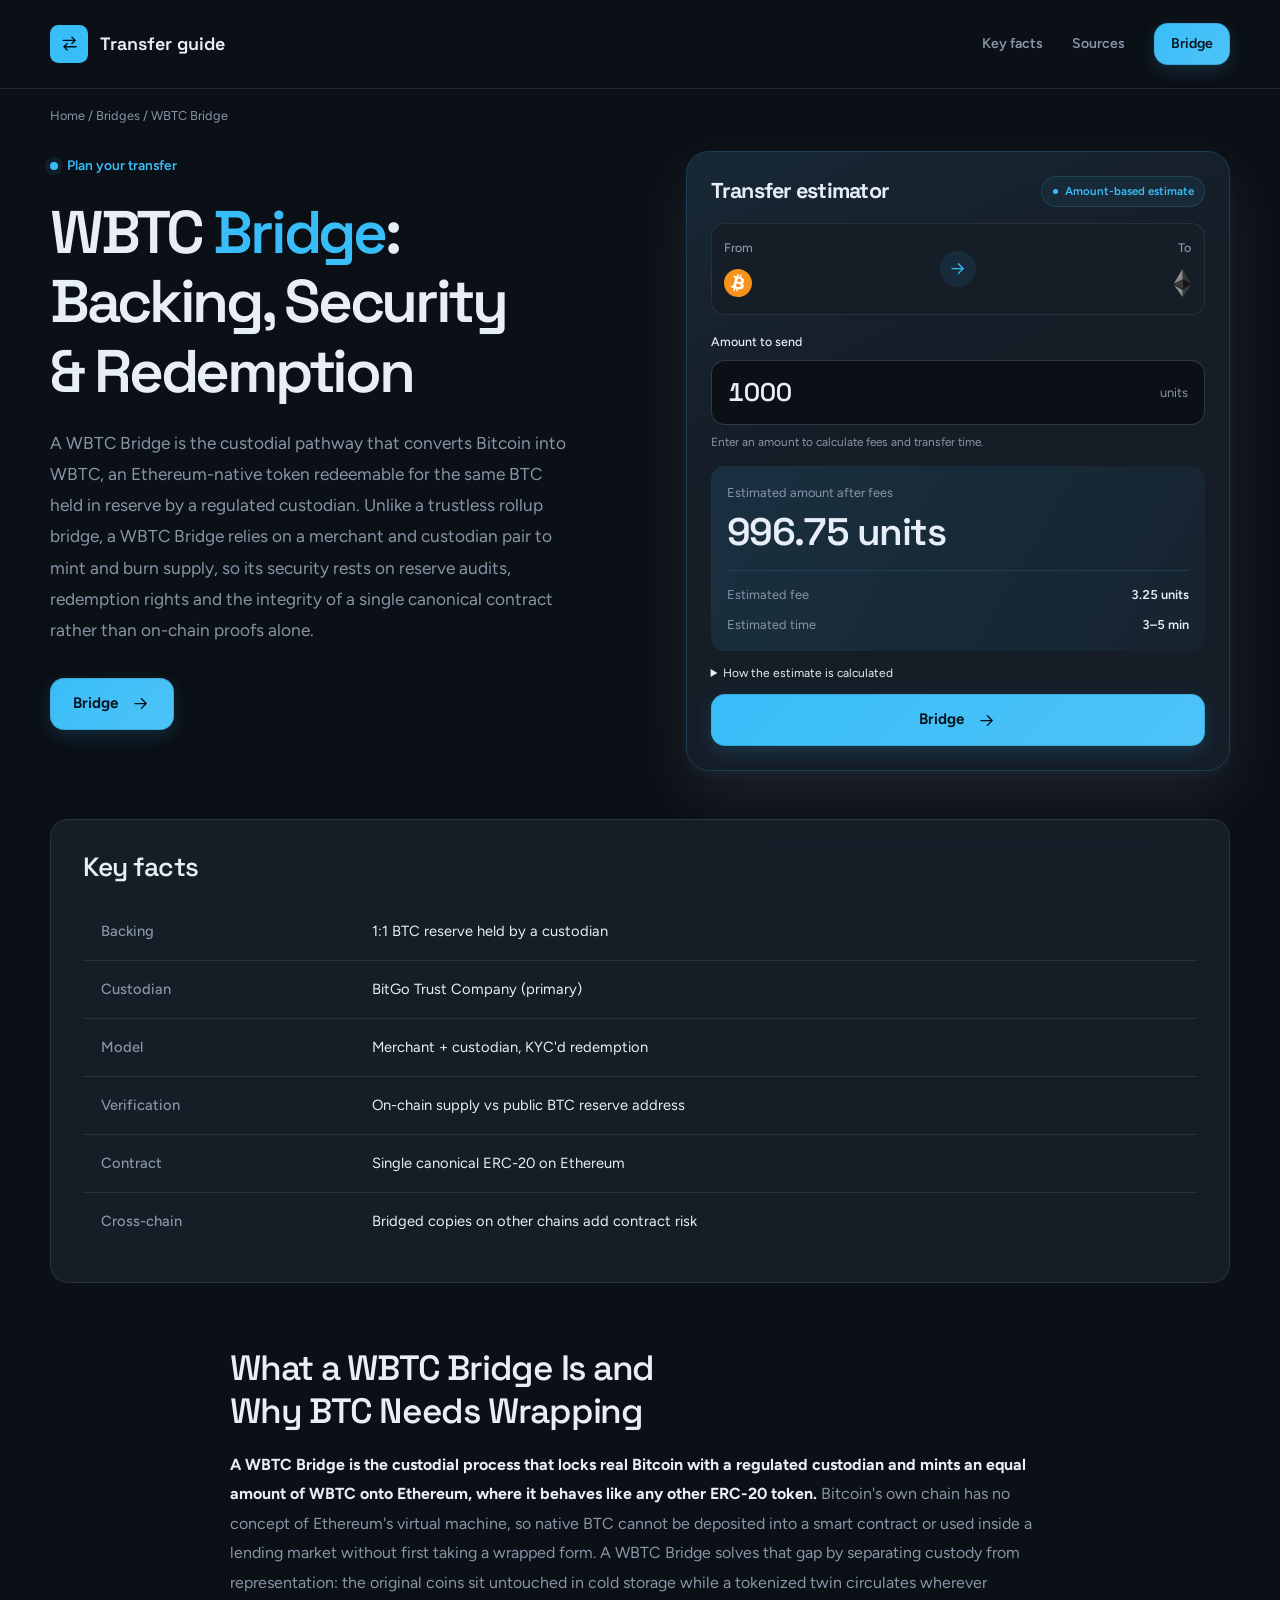
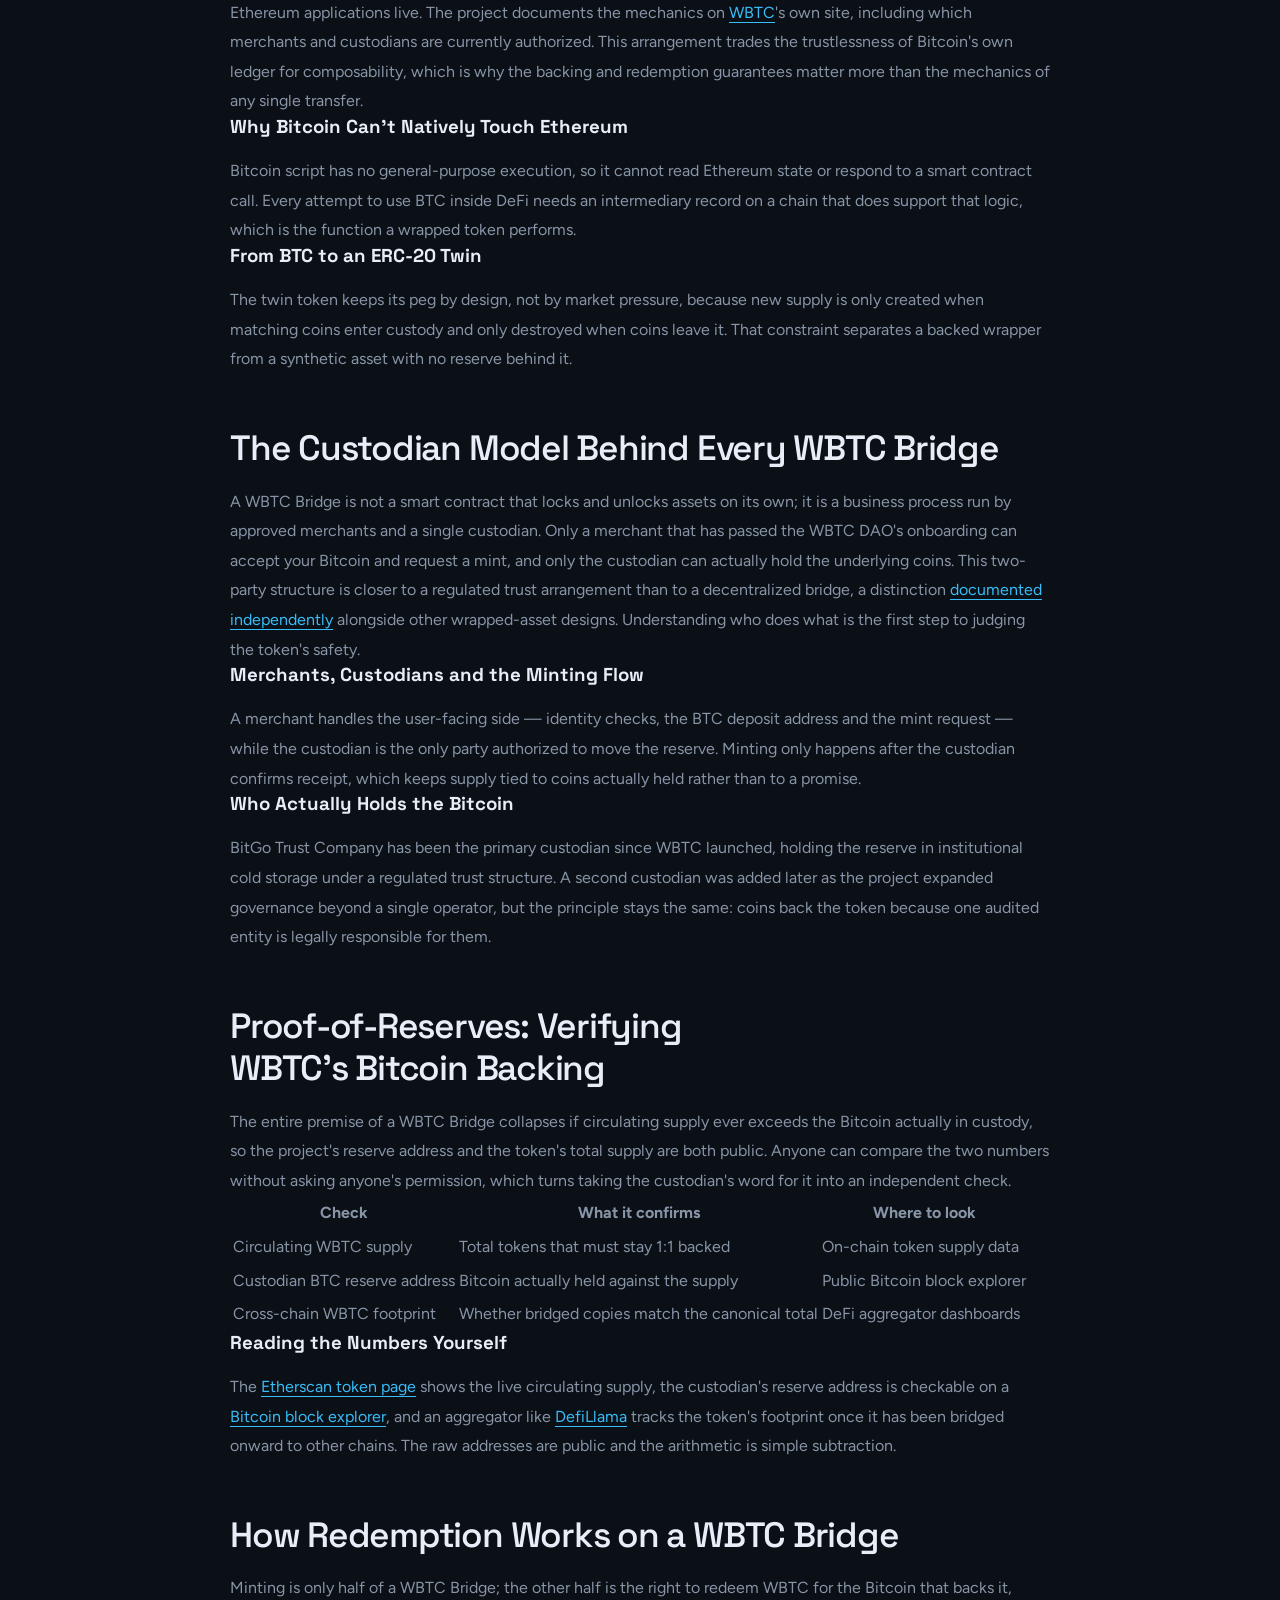
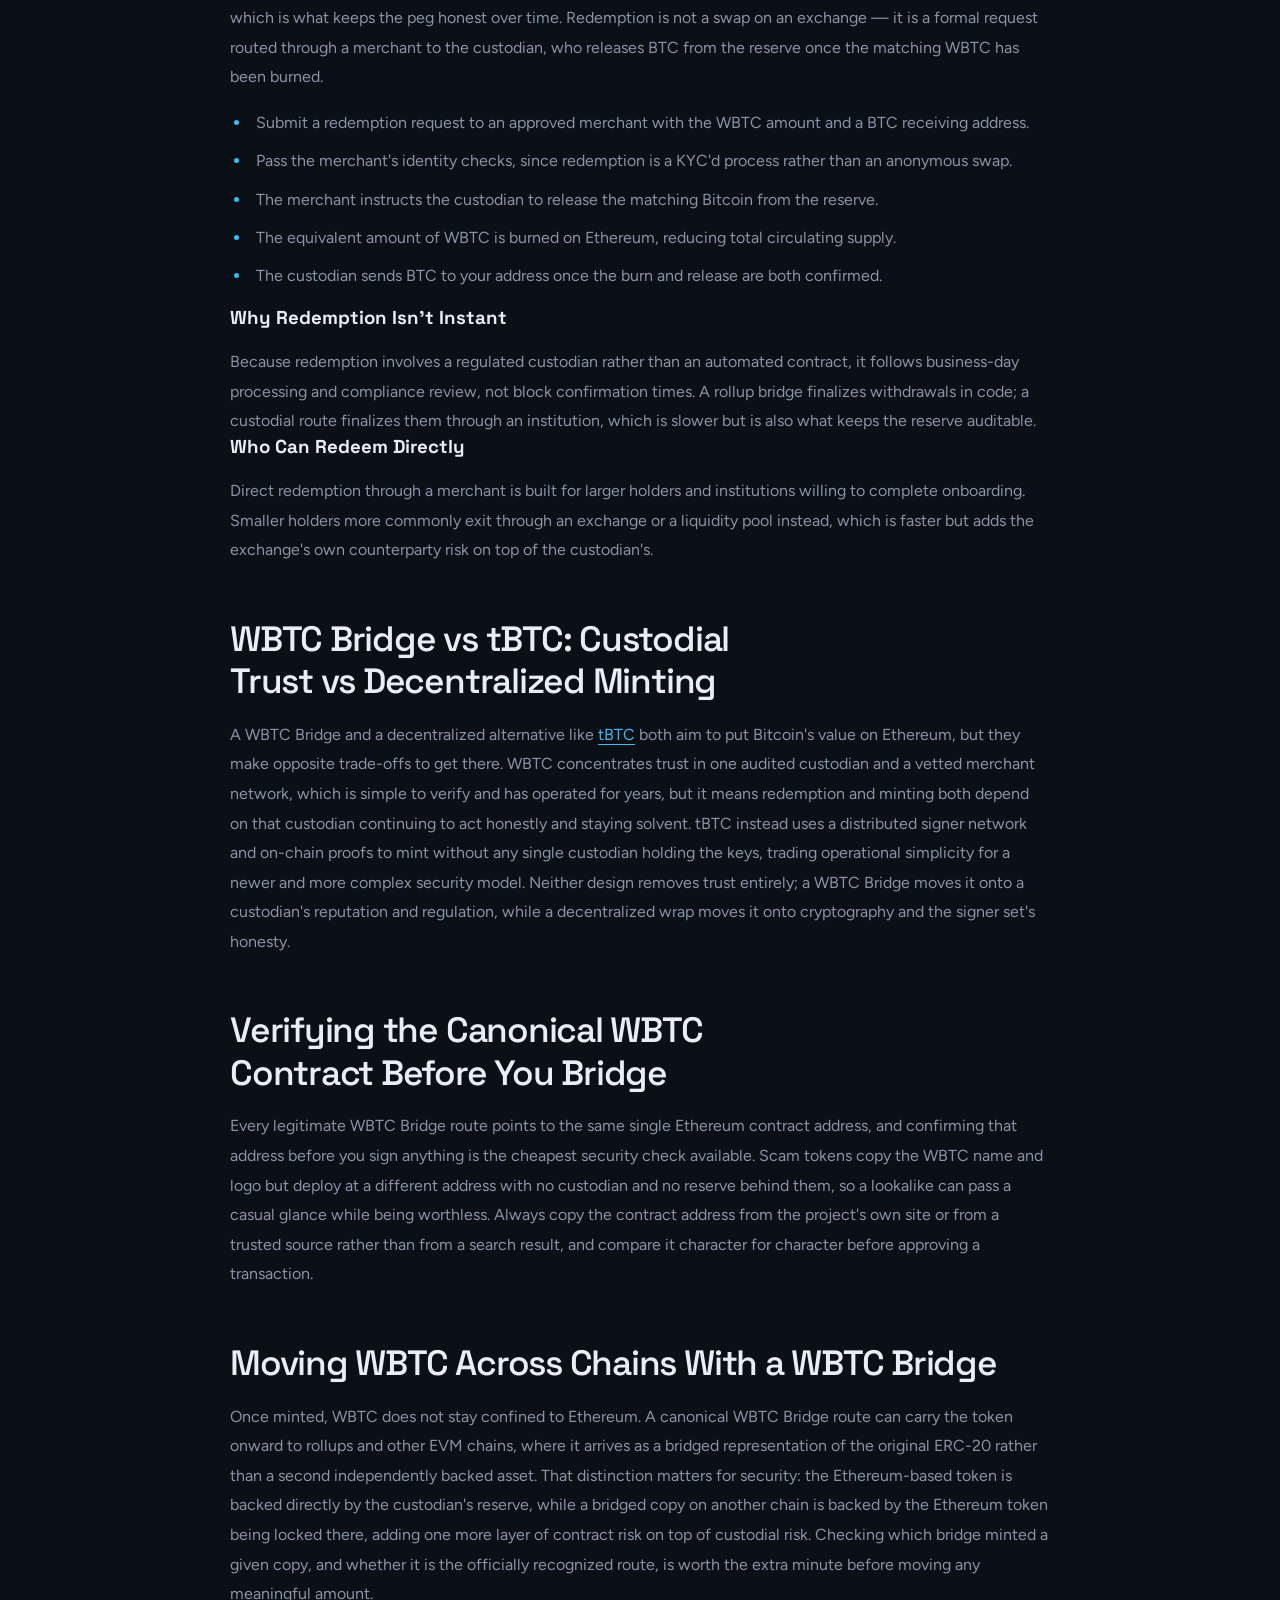
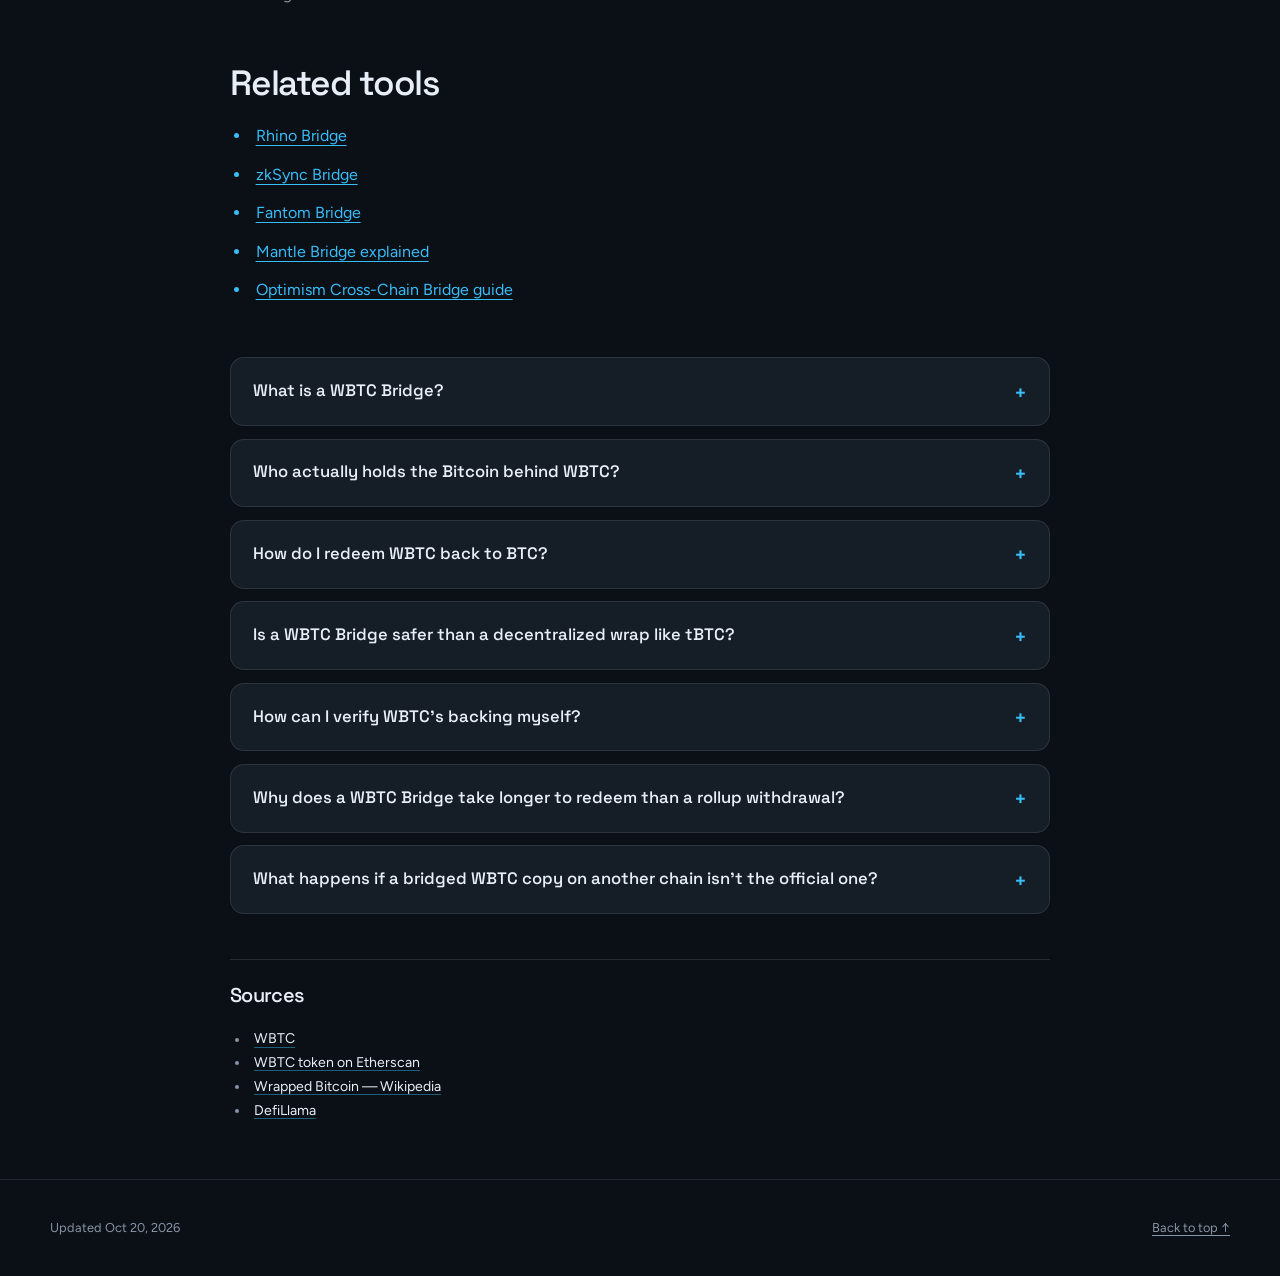
==== commit 45013d63: "Freshness: date refresh + re-index" ====
--- a/index.html
+++ b/index.html
@@ -16,7 +16,7 @@
   <meta name="twitter:description" content="How a WBTC Bridge actually backs and redeems Bitcoin: the custodian model, proof-of-reserves checks, redemption steps back to BTC, and how it compares to decentralized wraps like tBTC.">
   <meta name="twitter:image" content="https://wbtc-bridge.github.io/og.png">
 <link rel="preconnect" href="https://fonts.googleapis.com"><link rel="preconnect" href="https://fonts.gstatic.com" crossorigin><link rel="stylesheet" href="https://fonts.googleapis.com/css2?family=Figtree:wght@400;500;600;700&family=Space+Grotesk:wght@500;600;700&display=swap">
-<script type="application/ld+json">{"@context": "https://schema.org", "@graph": [{"@type": "WebSite", "@id": "https://wbtc-bridge.github.io/#website", "url": "https://wbtc-bridge.github.io/", "name": "WBTC Bridge — Backing, Proof-of-Reserves & Redemption to BTC"}, {"@type": "WebPage", "@id": "https://wbtc-bridge.github.io/#webpage", "url": "https://wbtc-bridge.github.io/", "name": "WBTC Bridge — Backing, Proof-of-Reserves & Redemption to BTC", "isPartOf": {"@id": "https://wbtc-bridge.github.io/#website"}, "description": "How a WBTC Bridge actually backs and redeems Bitcoin: the custodian model, proof-of-reserves checks, redemption steps back to BTC, and how it compares to decentralized wraps like tBTC.", "datePublished": "2026-10-12", "dateModified": "2026-10-12"}, {"@type": "SoftwareApplication", "name": "WBTC Bridge", "applicationCategory": "FinanceApplication", "operatingSystem": "Web", "offers": {"@type": "Offer", "price": "0", "priceCurrency": "USD"}}, {"@type": "BreadcrumbList", "itemListElement": [{"@type": "ListItem", "position": 1, "name": "Home", "item": "https://wbtc-bridge.github.io/"}, {"@type": "ListItem", "position": 2, "name": "Bridges"}, {"@type": "ListItem", "position": 3, "name": "WBTC Bridge"}]}, {"@type": "FAQPage", "mainEntity": [{"@type": "Question", "name": "What is a WBTC Bridge?", "acceptedAnswer": {"@type": "Answer", "text": "A WBTC Bridge is the custodial pathway that converts Bitcoin into WBTC by locking coins with a regulated custodian and minting the matching ERC-20 on Ethereum, redeemable for the same BTC later."}}, {"@type": "Question", "name": "Who actually holds the Bitcoin behind WBTC?", "acceptedAnswer": {"@type": "Answer", "text": "BitGo Trust Company has held the reserve since launch under a regulated custody structure, with the reserve address public so supply can be checked against it at any time."}}, {"@type": "Question", "name": "How do I redeem WBTC back to BTC?", "acceptedAnswer": {"@type": "Answer", "text": "Redemption runs through an approved merchant: you submit a request and a BTC address, pass identity checks, and the custodian releases Bitcoin once the equivalent WBTC is burned on Ethereum."}}, {"@type": "Question", "name": "Is a WBTC Bridge safer than a decentralized wrap like tBTC?", "acceptedAnswer": {"@type": "Answer", "text": "Neither removes trust entirely. A WBTC Bridge concentrates it in an audited custodian and regulation, while tBTC spreads it across a signer network and on-chain proofs; each trades one kind of risk for another."}}, {"@type": "Question", "name": "How can I verify WBTC's backing myself?", "acceptedAnswer": {"@type": "Answer", "text": "Compare the circulating WBTC supply on Etherscan against the custodian's published Bitcoin reserve address on a block explorer. Both numbers are public, so the 1:1 backing can be checked without trusting a third-party dashboard."}}, {"@type": "Question", "name": "Why does a WBTC Bridge take longer to redeem than a rollup withdrawal?", "acceptedAnswer": {"@type": "Answer", "text": "Redemption is processed by a custodian under compliance rules rather than finalized by a smart contract, so it follows business timelines instead of block confirmations."}}, {"@type": "Question", "name": "What happens if a bridged WBTC copy on another chain isn't the official one?", "acceptedAnswer": {"@type": "Answer", "text": "A copy minted by an unofficial bridge is backed only by whatever that bridge locked, not directly by the custodian's Bitcoin reserve, so always confirm which route minted the token before trusting its backing."}}]}]}</script>
+<script type="application/ld+json">{"@context": "https://schema.org", "@graph": [{"@type": "WebSite", "@id": "https://wbtc-bridge.github.io/#website", "url": "https://wbtc-bridge.github.io/", "name": "WBTC Bridge — Backing, Proof-of-Reserves & Redemption to BTC"}, {"@type": "WebPage", "@id": "https://wbtc-bridge.github.io/#webpage", "url": "https://wbtc-bridge.github.io/", "name": "WBTC Bridge — Backing, Proof-of-Reserves & Redemption to BTC", "isPartOf": {"@id": "https://wbtc-bridge.github.io/#website"}, "description": "How a WBTC Bridge actually backs and redeems Bitcoin: the custodian model, proof-of-reserves checks, redemption steps back to BTC, and how it compares to decentralized wraps like tBTC.", "datePublished": "2026-10-20", "dateModified": "2026-10-20"}, {"@type": "SoftwareApplication", "name": "WBTC Bridge", "applicationCategory": "FinanceApplication", "operatingSystem": "Web", "offers": {"@type": "Offer", "price": "0", "priceCurrency": "USD"}}, {"@type": "BreadcrumbList", "itemListElement": [{"@type": "ListItem", "position": 1, "name": "Home", "item": "https://wbtc-bridge.github.io/"}, {"@type": "ListItem", "position": 2, "name": "Bridges"}, {"@type": "ListItem", "position": 3, "name": "WBTC Bridge"}]}, {"@type": "FAQPage", "mainEntity": [{"@type": "Question", "name": "What is a WBTC Bridge?", "acceptedAnswer": {"@type": "Answer", "text": "A WBTC Bridge is the custodial pathway that converts Bitcoin into WBTC by locking coins with a regulated custodian and minting the matching ERC-20 on Ethereum, redeemable for the same BTC later."}}, {"@type": "Question", "name": "Who actually holds the Bitcoin behind WBTC?", "acceptedAnswer": {"@type": "Answer", "text": "BitGo Trust Company has held the reserve since launch under a regulated custody structure, with the reserve address public so supply can be checked against it at any time."}}, {"@type": "Question", "name": "How do I redeem WBTC back to BTC?", "acceptedAnswer": {"@type": "Answer", "text": "Redemption runs through an approved merchant: you submit a request and a BTC address, pass identity checks, and the custodian releases Bitcoin once the equivalent WBTC is burned on Ethereum."}}, {"@type": "Question", "name": "Is a WBTC Bridge safer than a decentralized wrap like tBTC?", "acceptedAnswer": {"@type": "Answer", "text": "Neither removes trust entirely. A WBTC Bridge concentrates it in an audited custodian and regulation, while tBTC spreads it across a signer network and on-chain proofs; each trades one kind of risk for another."}}, {"@type": "Question", "name": "How can I verify WBTC's backing myself?", "acceptedAnswer": {"@type": "Answer", "text": "Compare the circulating WBTC supply on Etherscan against the custodian's published Bitcoin reserve address on a block explorer. Both numbers are public, so the 1:1 backing can be checked without trusting a third-party dashboard."}}, {"@type": "Question", "name": "Why does a WBTC Bridge take longer to redeem than a rollup withdrawal?", "acceptedAnswer": {"@type": "Answer", "text": "Redemption is processed by a custodian under compliance rules rather than finalized by a smart contract, so it follows business timelines instead of block confirmations."}}, {"@type": "Question", "name": "What happens if a bridged WBTC copy on another chain isn't the official one?", "acceptedAnswer": {"@type": "Answer", "text": "A copy minted by an unofficial bridge is backed only by whatever that bridge locked, not directly by the custodian's Bitcoin reserve, so always confirm which route minted the token before trusting its backing."}}]}]}</script>
   <style>
     :root{--bg:#0B0F16;--surface:#151D27;--text:#E8EEF7;--muted:#8795A7;--accent:#38BDF8;--accent-ink:#04121C;--radius:14px;--display:"Space Grotesk";--body:"Figtree"}
     * { box-sizing: border-box; }
@@ -226,7 +226,7 @@
   </section>
   <footer class="cdb9787">
     <div class="cddda77 c41371f">
-      <p>Updated Oct 12, 2026</p>
+      <p>Updated Oct 20, 2026</p>
       <a href="#top">Back to top ↑</a>
     </div>
   </footer>
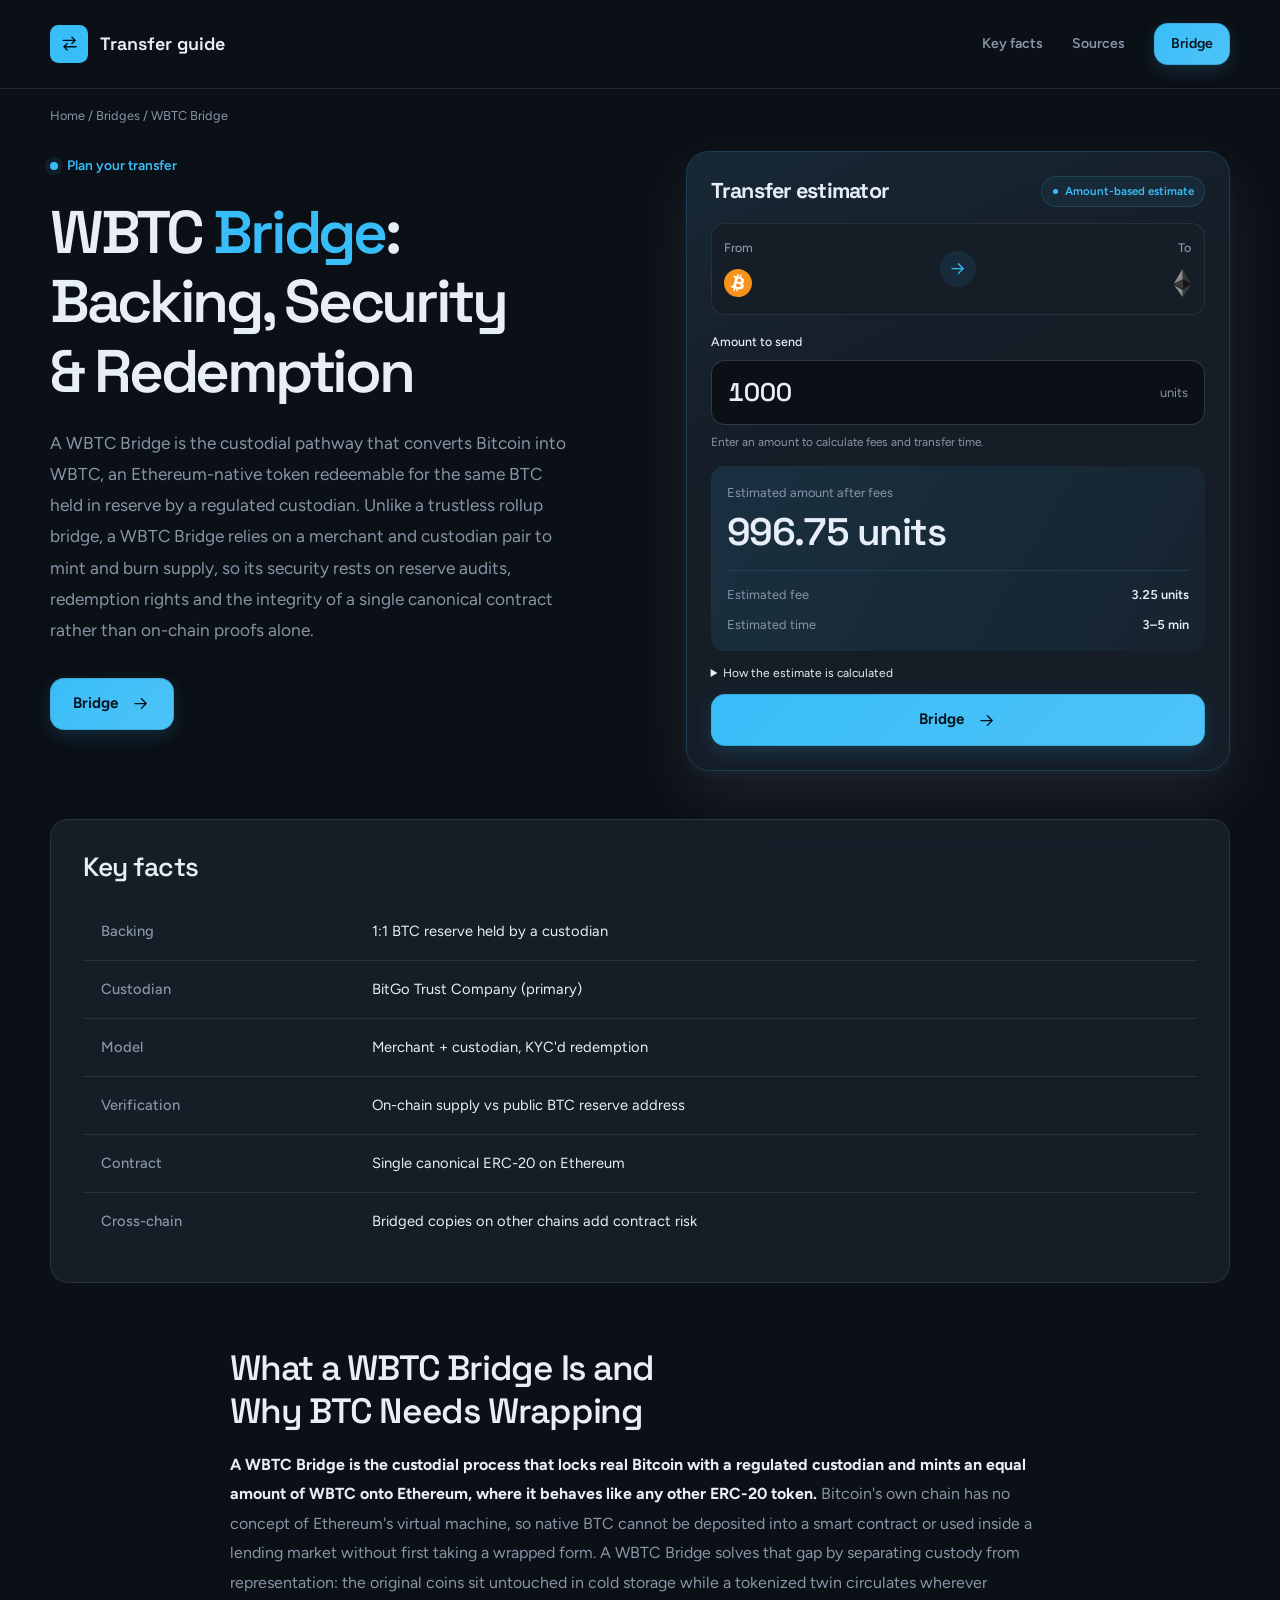
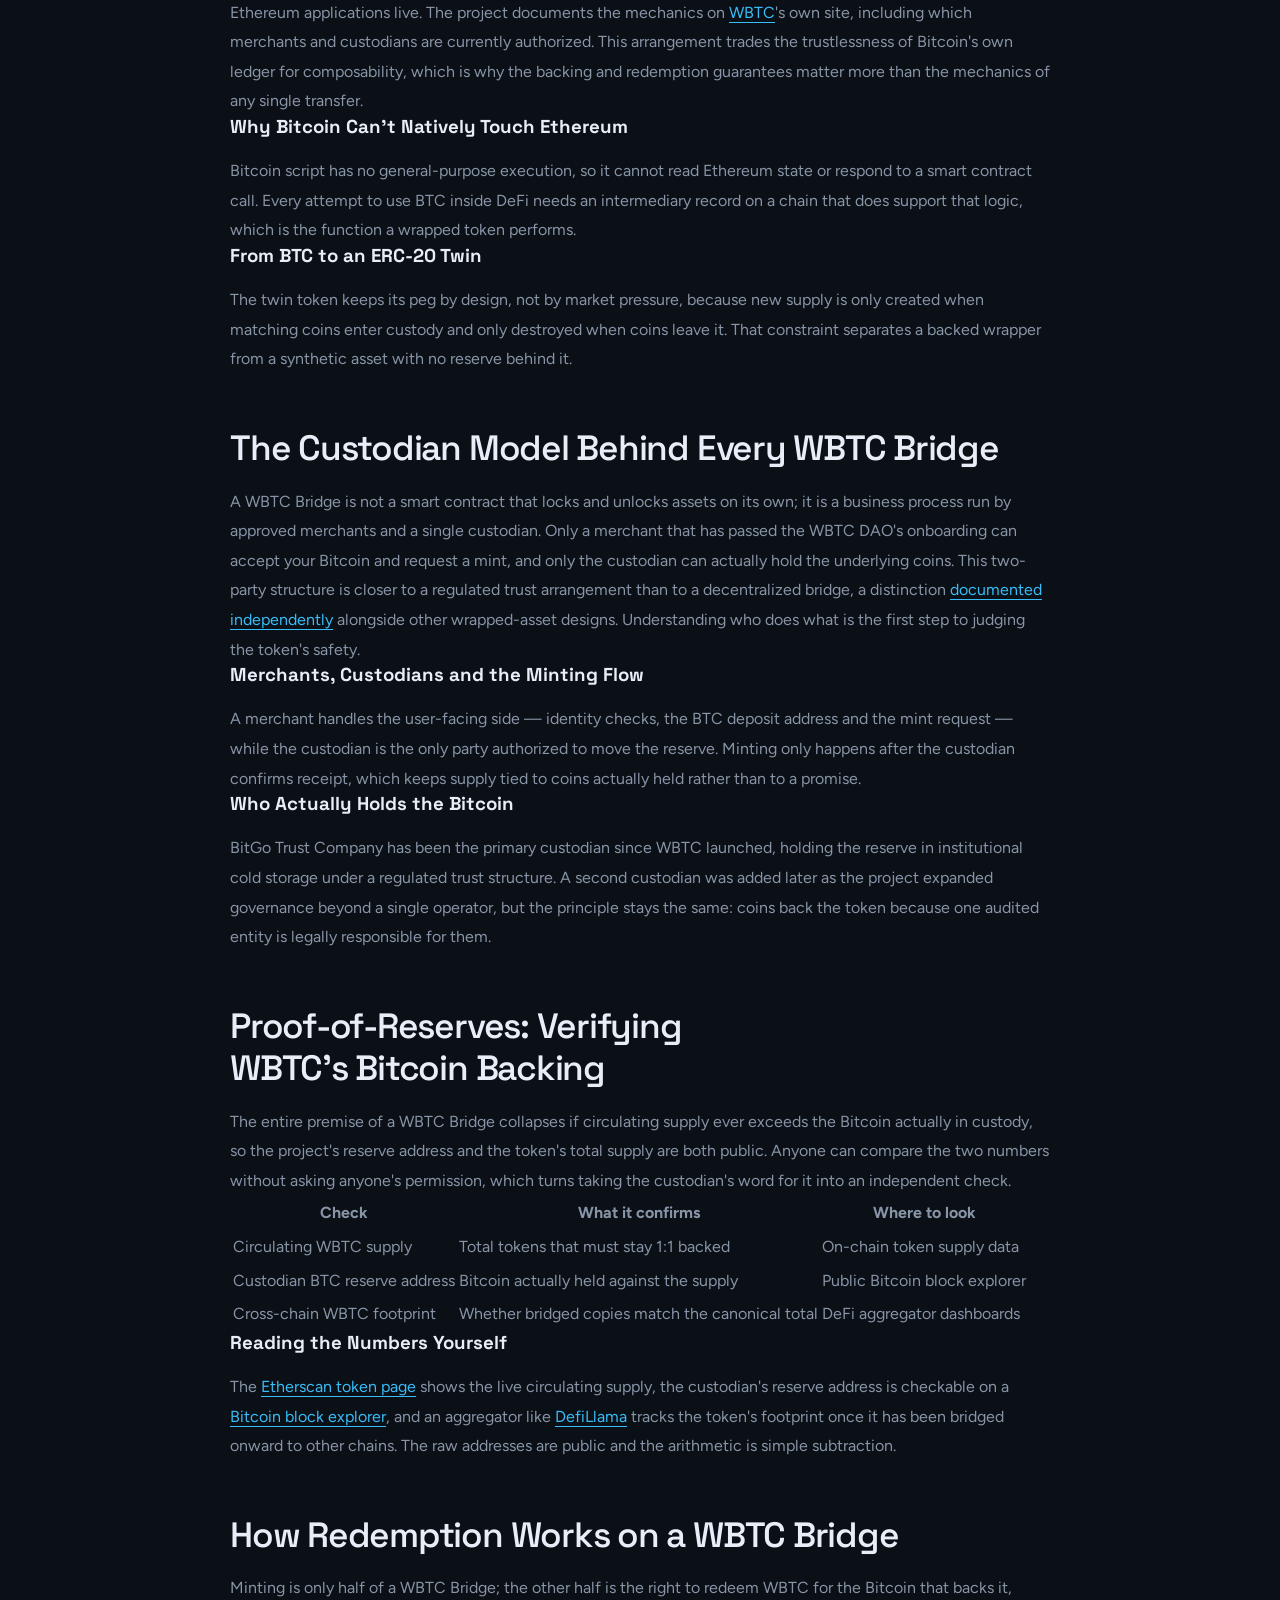
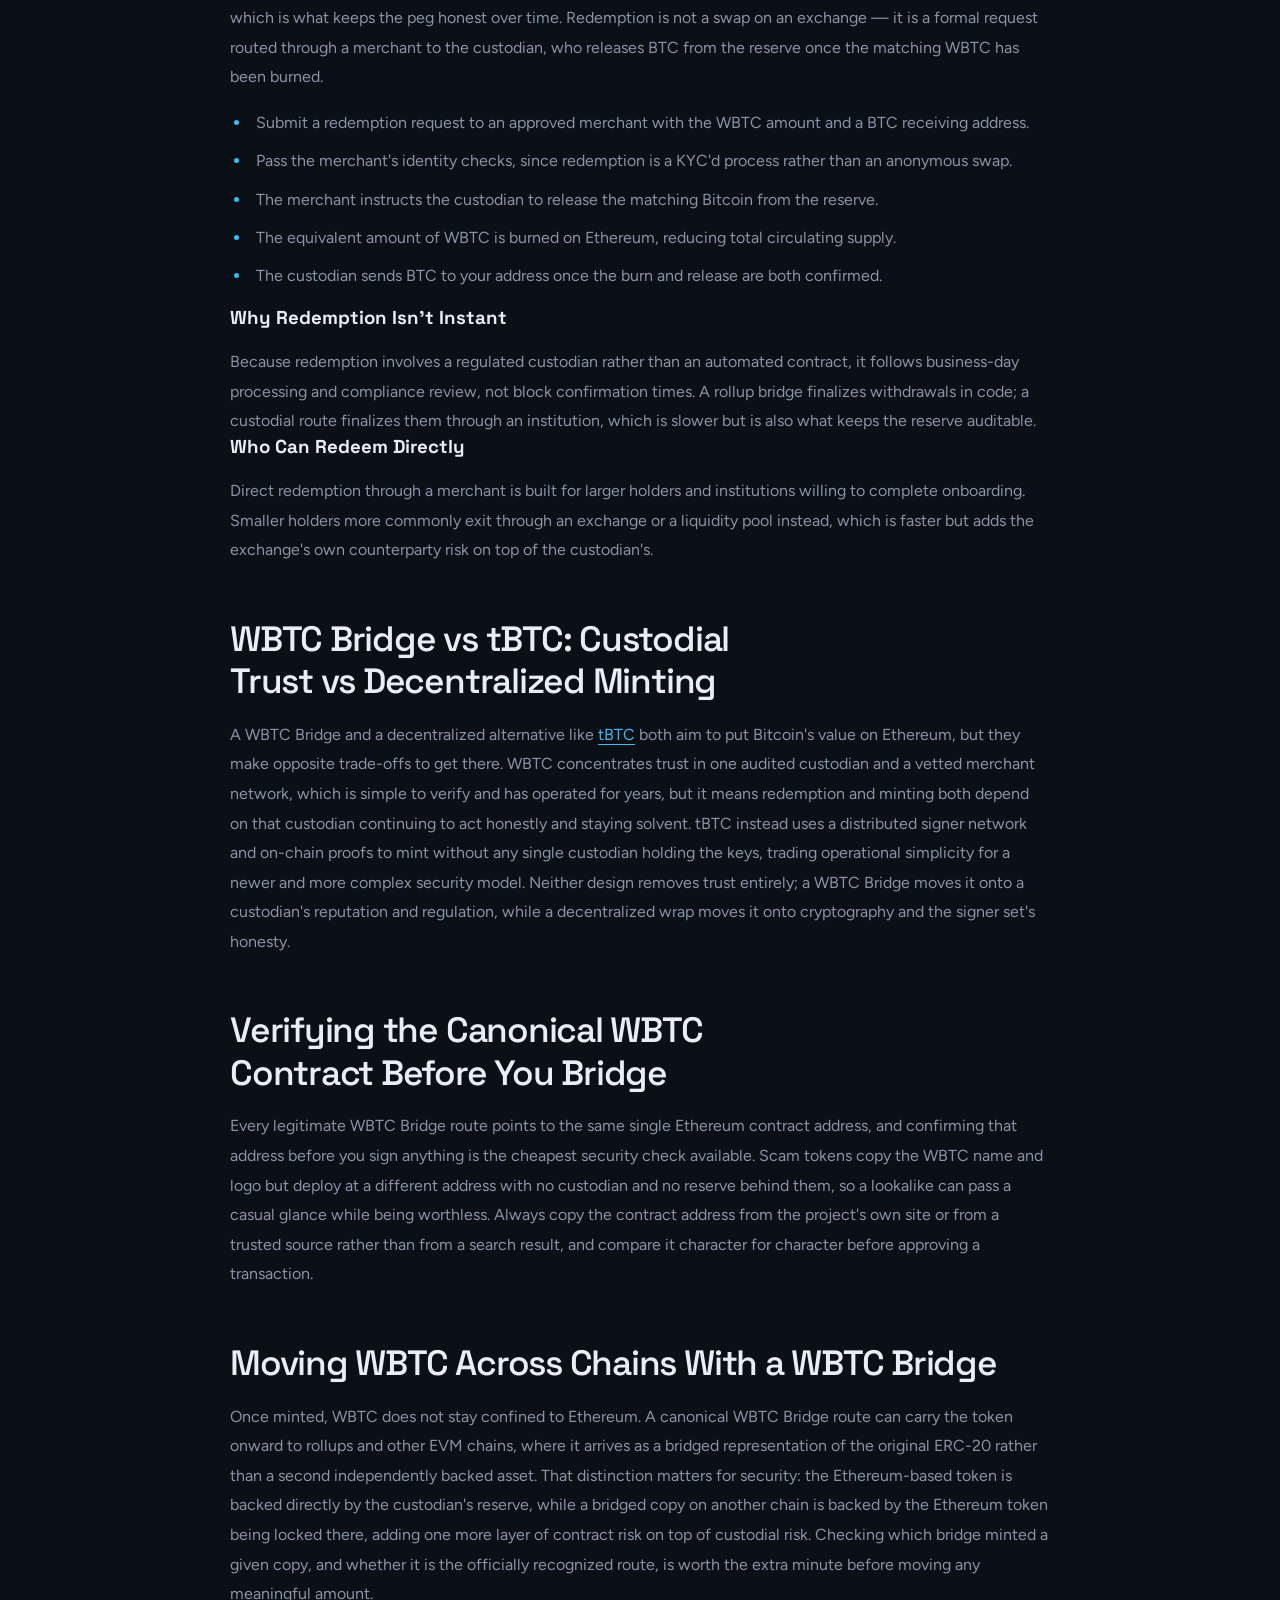
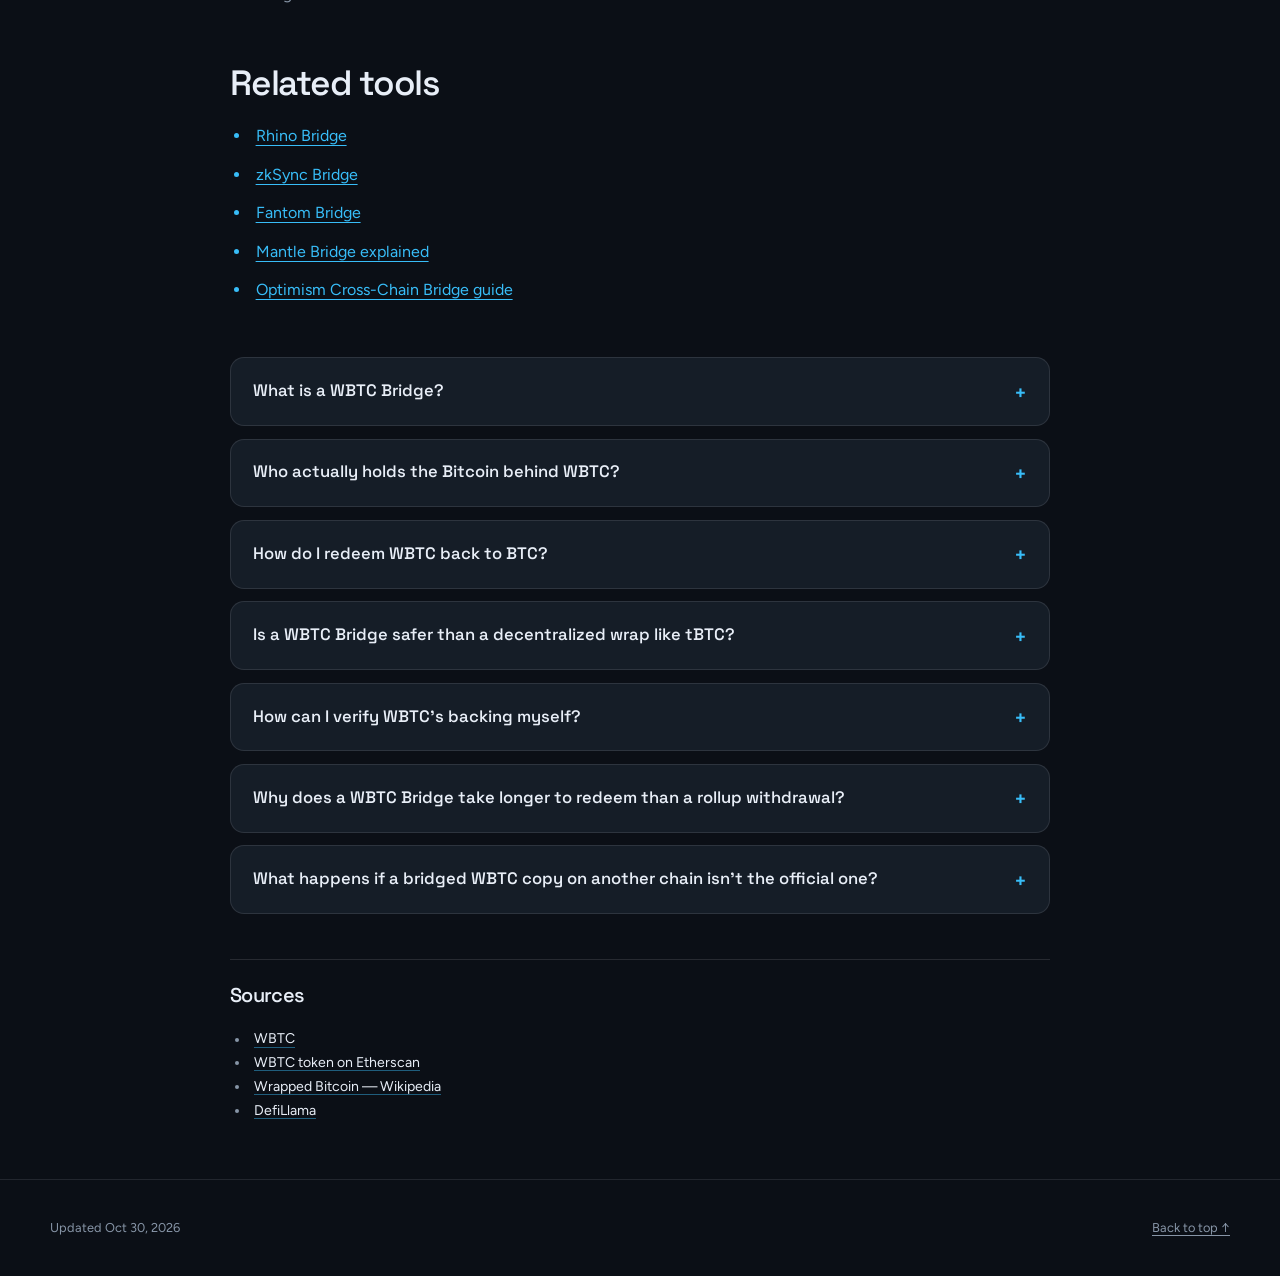
==== commit dfc2c32b: "Freshness: date refresh + re-index" ====
--- a/index.html
+++ b/index.html
@@ -16,7 +16,7 @@
   <meta name="twitter:description" content="How a WBTC Bridge actually backs and redeems Bitcoin: the custodian model, proof-of-reserves checks, redemption steps back to BTC, and how it compares to decentralized wraps like tBTC.">
   <meta name="twitter:image" content="https://wbtc-bridge.github.io/og.png">
 <link rel="preconnect" href="https://fonts.googleapis.com"><link rel="preconnect" href="https://fonts.gstatic.com" crossorigin><link rel="stylesheet" href="https://fonts.googleapis.com/css2?family=Figtree:wght@400;500;600;700&family=Space+Grotesk:wght@500;600;700&display=swap">
-<script type="application/ld+json">{"@context": "https://schema.org", "@graph": [{"@type": "WebSite", "@id": "https://wbtc-bridge.github.io/#website", "url": "https://wbtc-bridge.github.io/", "name": "WBTC Bridge — Backing, Proof-of-Reserves & Redemption to BTC"}, {"@type": "WebPage", "@id": "https://wbtc-bridge.github.io/#webpage", "url": "https://wbtc-bridge.github.io/", "name": "WBTC Bridge — Backing, Proof-of-Reserves & Redemption to BTC", "isPartOf": {"@id": "https://wbtc-bridge.github.io/#website"}, "description": "How a WBTC Bridge actually backs and redeems Bitcoin: the custodian model, proof-of-reserves checks, redemption steps back to BTC, and how it compares to decentralized wraps like tBTC.", "datePublished": "2026-10-20", "dateModified": "2026-10-20"}, {"@type": "SoftwareApplication", "name": "WBTC Bridge", "applicationCategory": "FinanceApplication", "operatingSystem": "Web", "offers": {"@type": "Offer", "price": "0", "priceCurrency": "USD"}}, {"@type": "BreadcrumbList", "itemListElement": [{"@type": "ListItem", "position": 1, "name": "Home", "item": "https://wbtc-bridge.github.io/"}, {"@type": "ListItem", "position": 2, "name": "Bridges"}, {"@type": "ListItem", "position": 3, "name": "WBTC Bridge"}]}, {"@type": "FAQPage", "mainEntity": [{"@type": "Question", "name": "What is a WBTC Bridge?", "acceptedAnswer": {"@type": "Answer", "text": "A WBTC Bridge is the custodial pathway that converts Bitcoin into WBTC by locking coins with a regulated custodian and minting the matching ERC-20 on Ethereum, redeemable for the same BTC later."}}, {"@type": "Question", "name": "Who actually holds the Bitcoin behind WBTC?", "acceptedAnswer": {"@type": "Answer", "text": "BitGo Trust Company has held the reserve since launch under a regulated custody structure, with the reserve address public so supply can be checked against it at any time."}}, {"@type": "Question", "name": "How do I redeem WBTC back to BTC?", "acceptedAnswer": {"@type": "Answer", "text": "Redemption runs through an approved merchant: you submit a request and a BTC address, pass identity checks, and the custodian releases Bitcoin once the equivalent WBTC is burned on Ethereum."}}, {"@type": "Question", "name": "Is a WBTC Bridge safer than a decentralized wrap like tBTC?", "acceptedAnswer": {"@type": "Answer", "text": "Neither removes trust entirely. A WBTC Bridge concentrates it in an audited custodian and regulation, while tBTC spreads it across a signer network and on-chain proofs; each trades one kind of risk for another."}}, {"@type": "Question", "name": "How can I verify WBTC's backing myself?", "acceptedAnswer": {"@type": "Answer", "text": "Compare the circulating WBTC supply on Etherscan against the custodian's published Bitcoin reserve address on a block explorer. Both numbers are public, so the 1:1 backing can be checked without trusting a third-party dashboard."}}, {"@type": "Question", "name": "Why does a WBTC Bridge take longer to redeem than a rollup withdrawal?", "acceptedAnswer": {"@type": "Answer", "text": "Redemption is processed by a custodian under compliance rules rather than finalized by a smart contract, so it follows business timelines instead of block confirmations."}}, {"@type": "Question", "name": "What happens if a bridged WBTC copy on another chain isn't the official one?", "acceptedAnswer": {"@type": "Answer", "text": "A copy minted by an unofficial bridge is backed only by whatever that bridge locked, not directly by the custodian's Bitcoin reserve, so always confirm which route minted the token before trusting its backing."}}]}]}</script>
+<script type="application/ld+json">{"@context": "https://schema.org", "@graph": [{"@type": "WebSite", "@id": "https://wbtc-bridge.github.io/#website", "url": "https://wbtc-bridge.github.io/", "name": "WBTC Bridge — Backing, Proof-of-Reserves & Redemption to BTC"}, {"@type": "WebPage", "@id": "https://wbtc-bridge.github.io/#webpage", "url": "https://wbtc-bridge.github.io/", "name": "WBTC Bridge — Backing, Proof-of-Reserves & Redemption to BTC", "isPartOf": {"@id": "https://wbtc-bridge.github.io/#website"}, "description": "How a WBTC Bridge actually backs and redeems Bitcoin: the custodian model, proof-of-reserves checks, redemption steps back to BTC, and how it compares to decentralized wraps like tBTC.", "datePublished": "2026-10-30", "dateModified": "2026-10-30"}, {"@type": "SoftwareApplication", "name": "WBTC Bridge", "applicationCategory": "FinanceApplication", "operatingSystem": "Web", "offers": {"@type": "Offer", "price": "0", "priceCurrency": "USD"}}, {"@type": "BreadcrumbList", "itemListElement": [{"@type": "ListItem", "position": 1, "name": "Home", "item": "https://wbtc-bridge.github.io/"}, {"@type": "ListItem", "position": 2, "name": "Bridges"}, {"@type": "ListItem", "position": 3, "name": "WBTC Bridge"}]}, {"@type": "FAQPage", "mainEntity": [{"@type": "Question", "name": "What is a WBTC Bridge?", "acceptedAnswer": {"@type": "Answer", "text": "A WBTC Bridge is the custodial pathway that converts Bitcoin into WBTC by locking coins with a regulated custodian and minting the matching ERC-20 on Ethereum, redeemable for the same BTC later."}}, {"@type": "Question", "name": "Who actually holds the Bitcoin behind WBTC?", "acceptedAnswer": {"@type": "Answer", "text": "BitGo Trust Company has held the reserve since launch under a regulated custody structure, with the reserve address public so supply can be checked against it at any time."}}, {"@type": "Question", "name": "How do I redeem WBTC back to BTC?", "acceptedAnswer": {"@type": "Answer", "text": "Redemption runs through an approved merchant: you submit a request and a BTC address, pass identity checks, and the custodian releases Bitcoin once the equivalent WBTC is burned on Ethereum."}}, {"@type": "Question", "name": "Is a WBTC Bridge safer than a decentralized wrap like tBTC?", "acceptedAnswer": {"@type": "Answer", "text": "Neither removes trust entirely. A WBTC Bridge concentrates it in an audited custodian and regulation, while tBTC spreads it across a signer network and on-chain proofs; each trades one kind of risk for another."}}, {"@type": "Question", "name": "How can I verify WBTC's backing myself?", "acceptedAnswer": {"@type": "Answer", "text": "Compare the circulating WBTC supply on Etherscan against the custodian's published Bitcoin reserve address on a block explorer. Both numbers are public, so the 1:1 backing can be checked without trusting a third-party dashboard."}}, {"@type": "Question", "name": "Why does a WBTC Bridge take longer to redeem than a rollup withdrawal?", "acceptedAnswer": {"@type": "Answer", "text": "Redemption is processed by a custodian under compliance rules rather than finalized by a smart contract, so it follows business timelines instead of block confirmations."}}, {"@type": "Question", "name": "What happens if a bridged WBTC copy on another chain isn't the official one?", "acceptedAnswer": {"@type": "Answer", "text": "A copy minted by an unofficial bridge is backed only by whatever that bridge locked, not directly by the custodian's Bitcoin reserve, so always confirm which route minted the token before trusting its backing."}}]}]}</script>
   <style>
     :root{--bg:#0B0F16;--surface:#151D27;--text:#E8EEF7;--muted:#8795A7;--accent:#38BDF8;--accent-ink:#04121C;--radius:14px;--display:"Space Grotesk";--body:"Figtree"}
     * { box-sizing: border-box; }
@@ -226,7 +226,7 @@
   </section>
   <footer class="cdb9787">
     <div class="cddda77 c41371f">
-      <p>Updated Oct 20, 2026</p>
+      <p>Updated Oct 30, 2026</p>
       <a href="#top">Back to top ↑</a>
     </div>
   </footer>
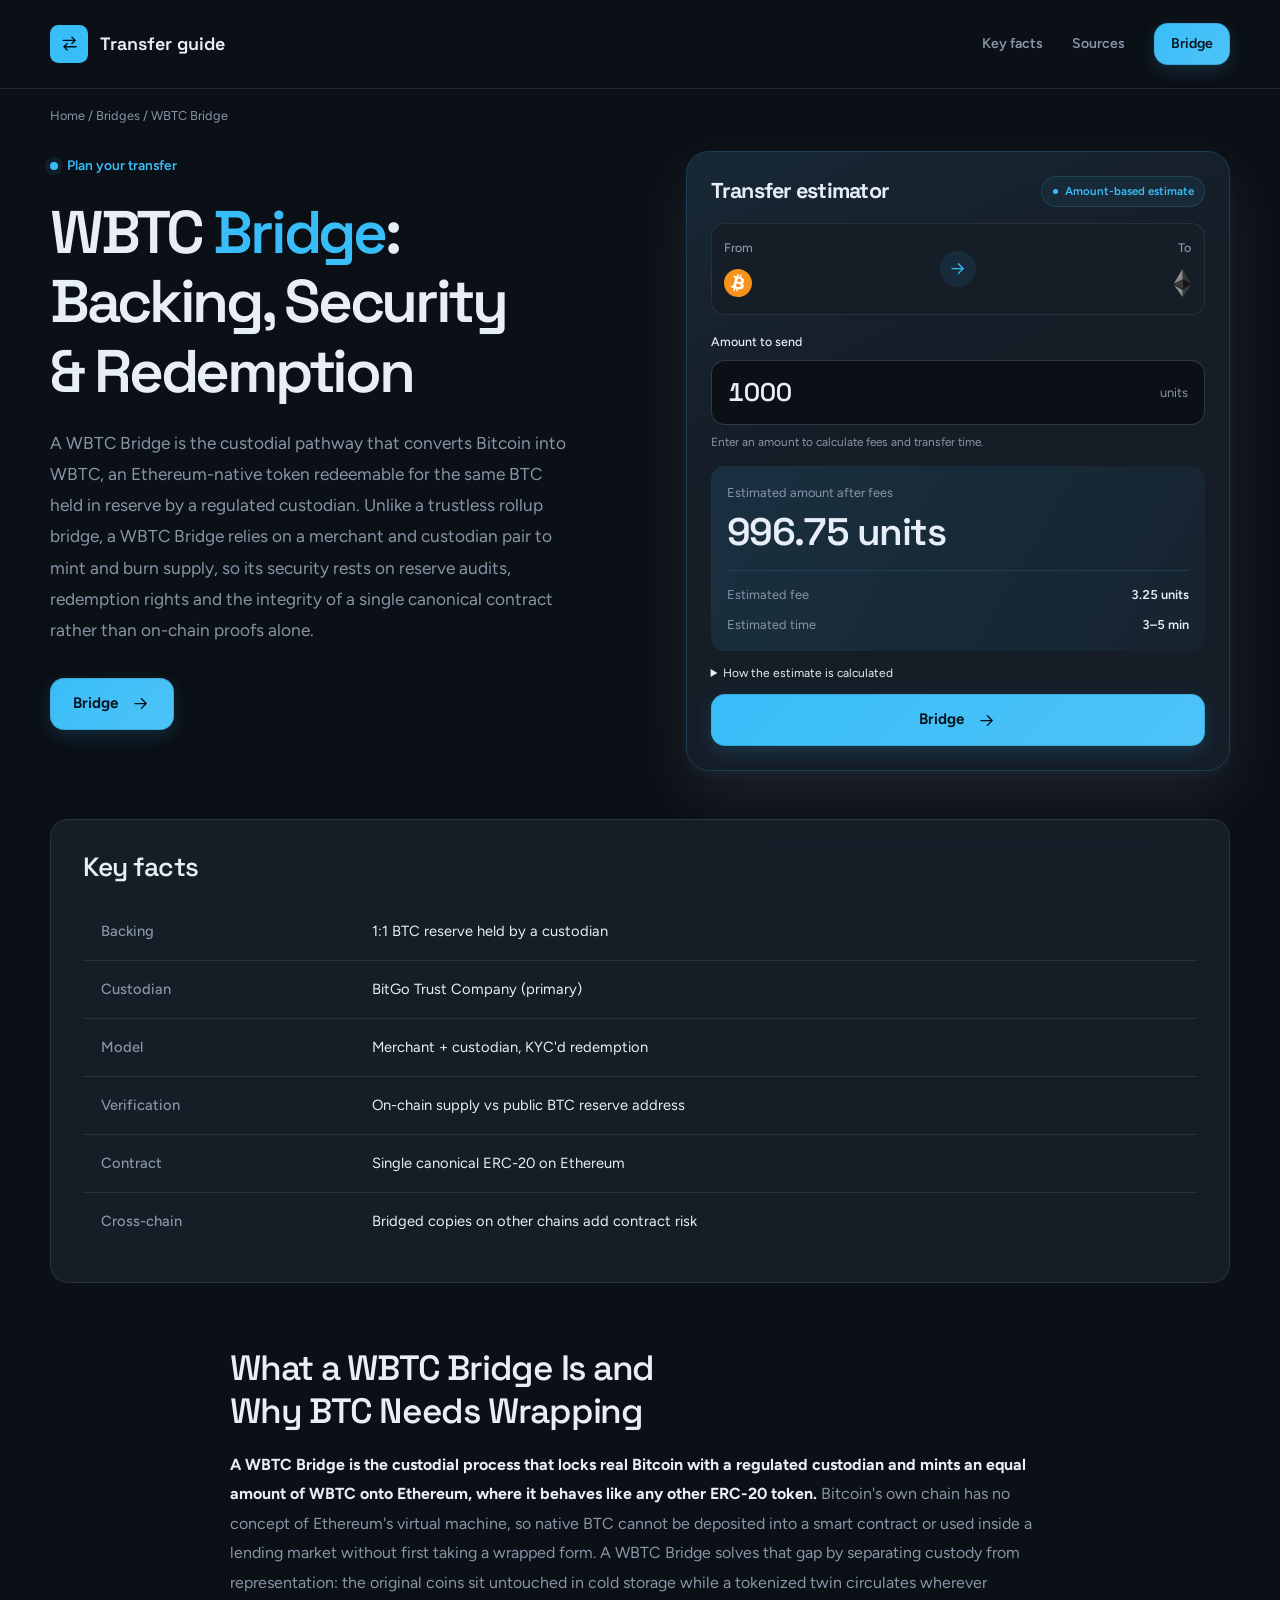
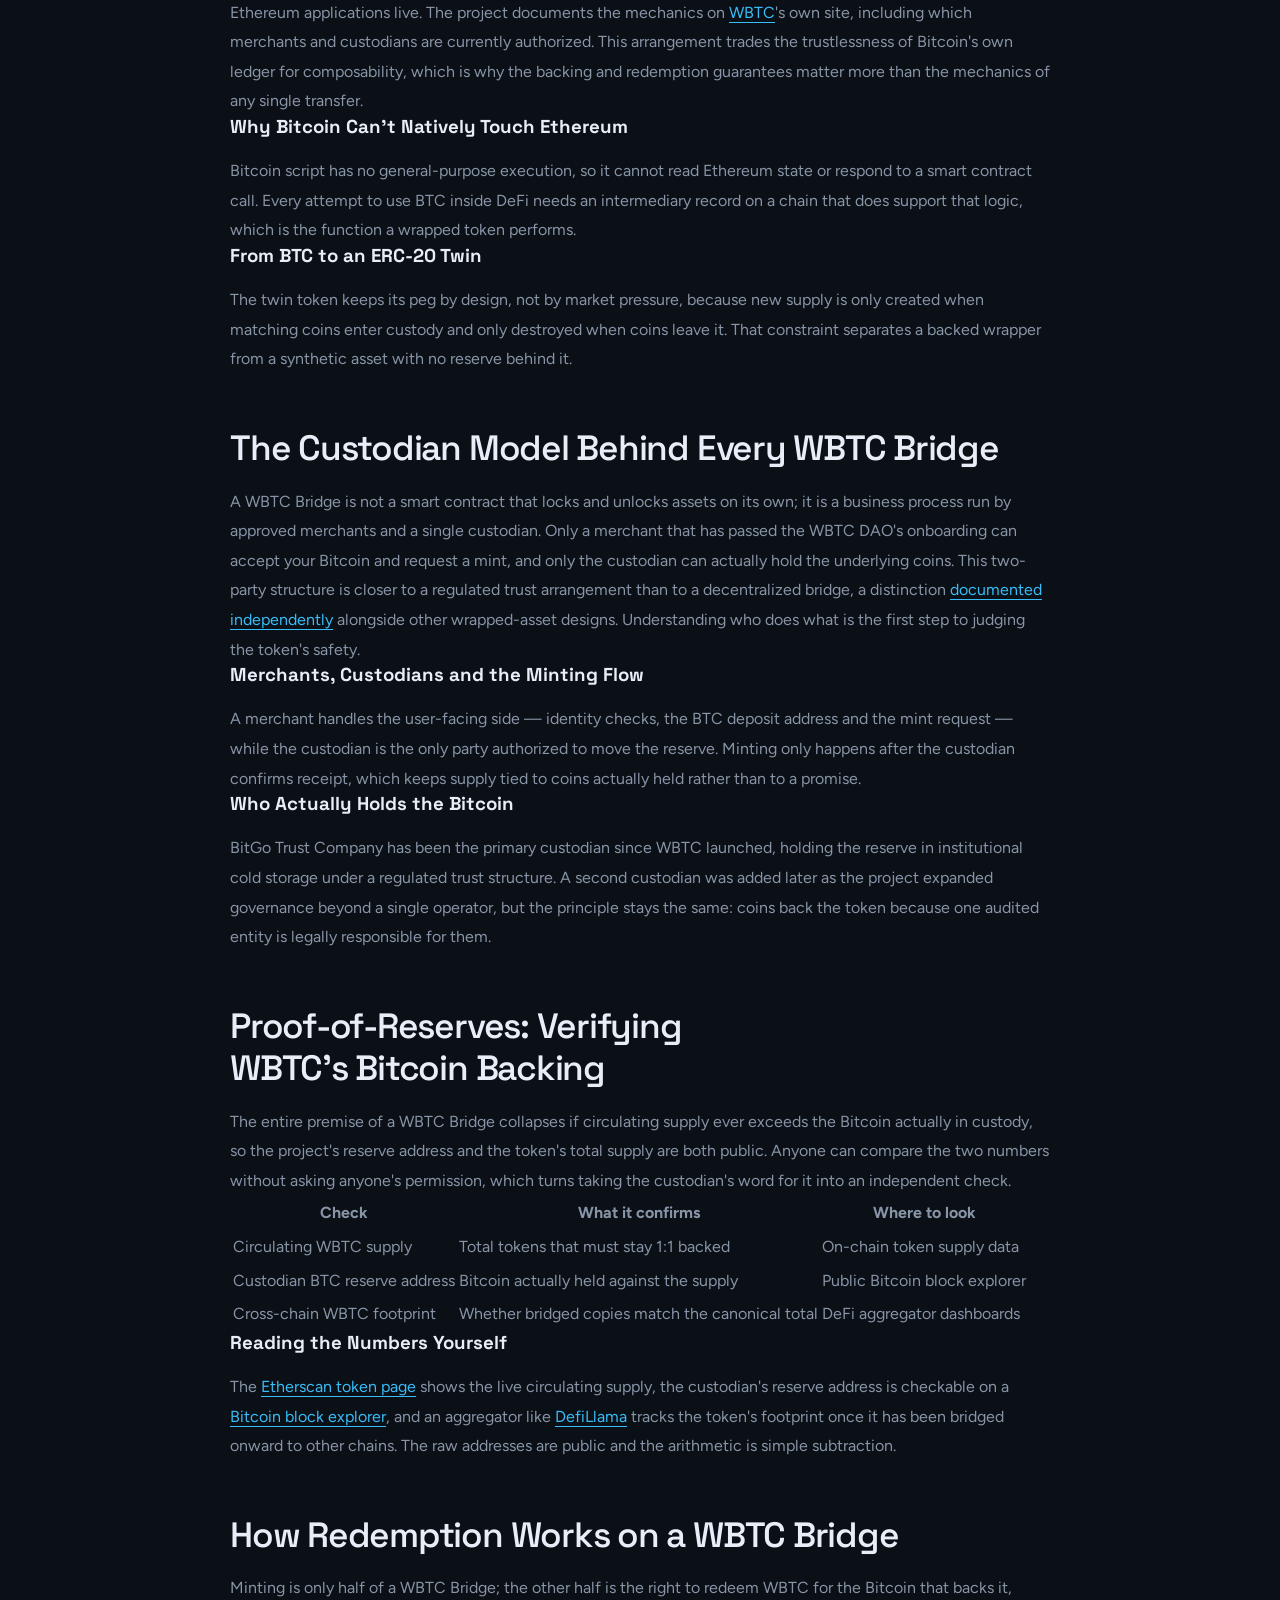
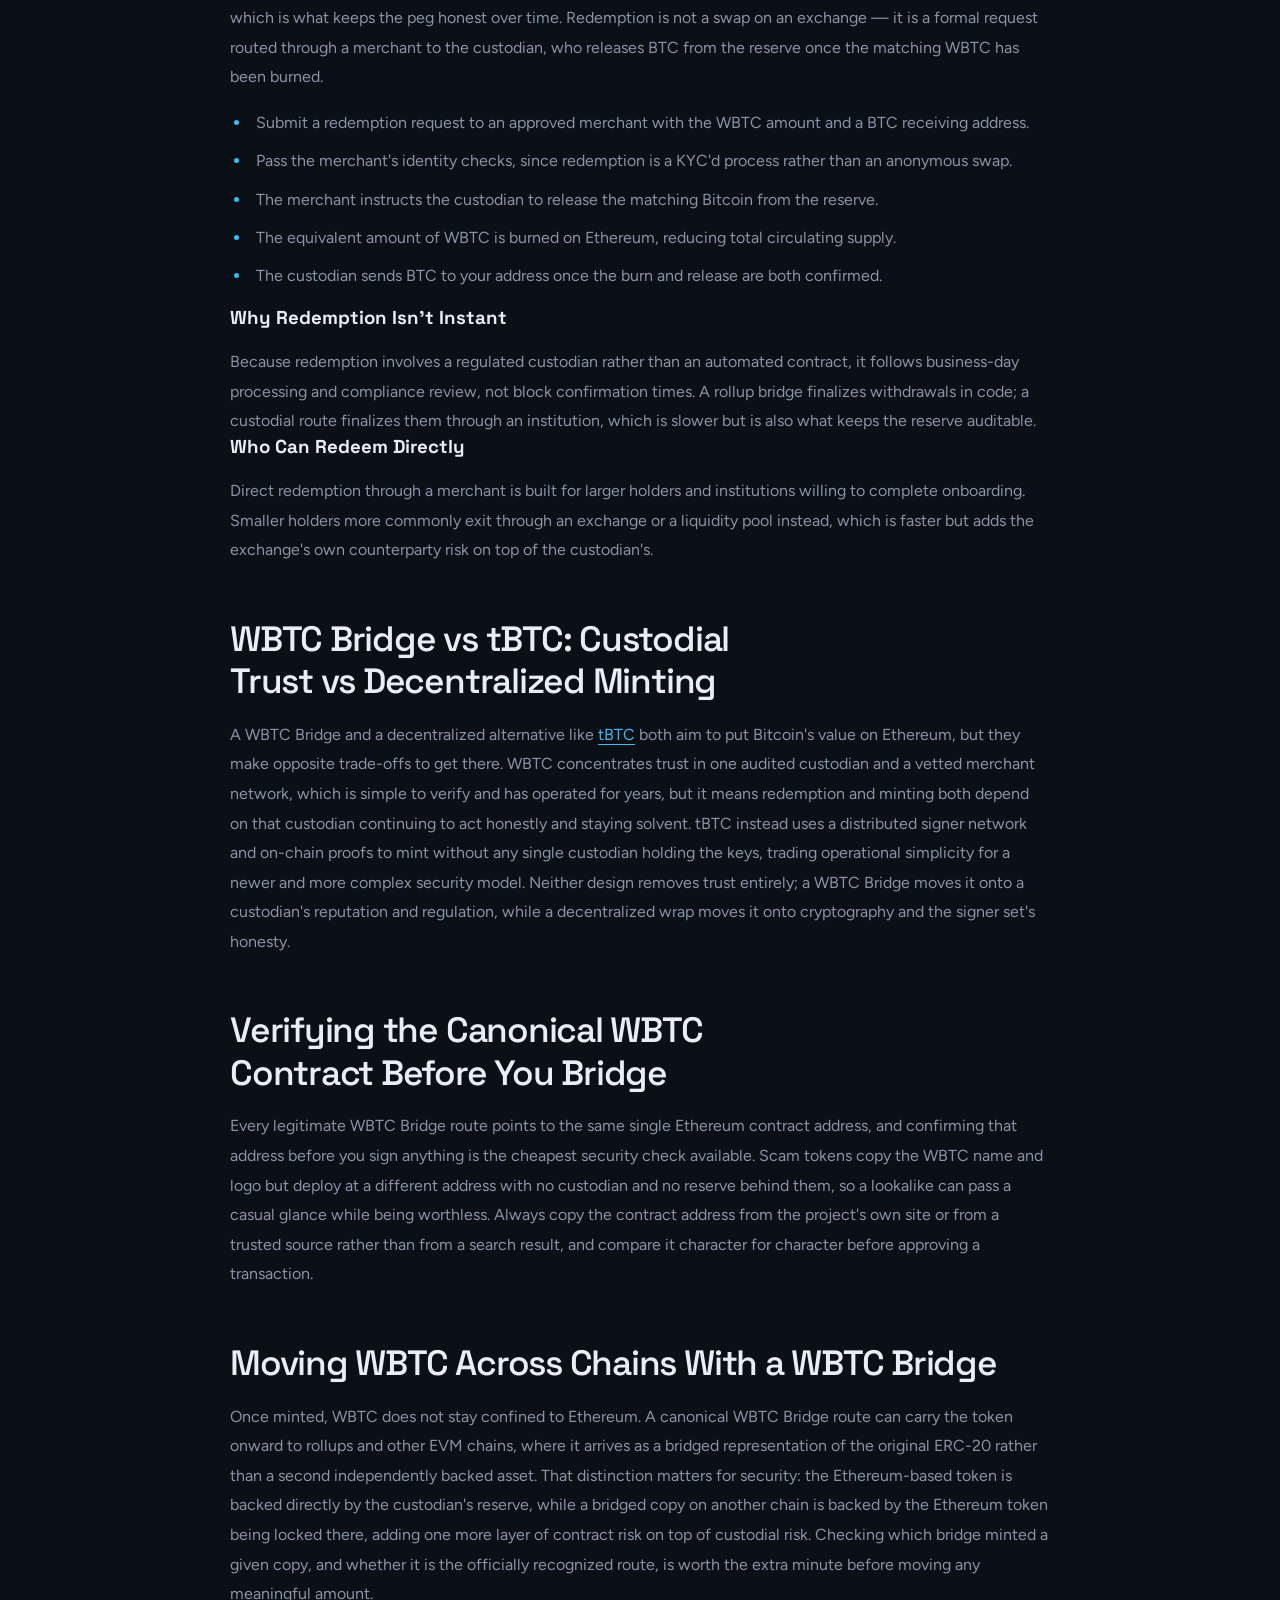
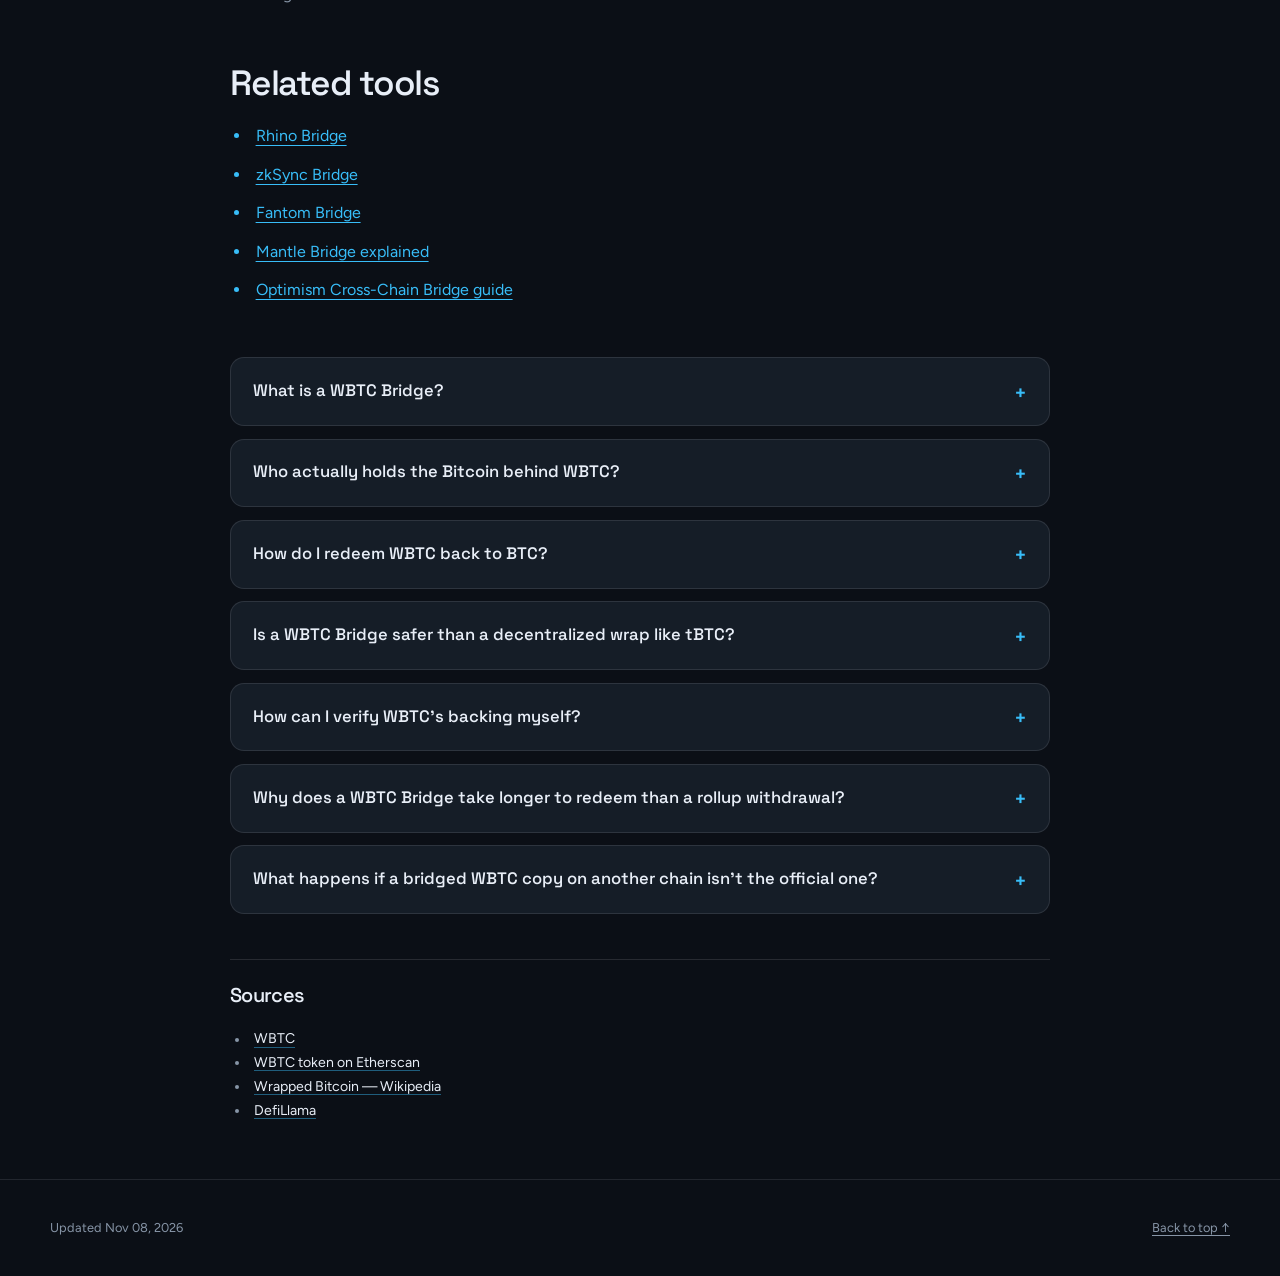
==== commit f0bcf2a4: "Freshness: date refresh + re-index" ====
--- a/index.html
+++ b/index.html
@@ -16,7 +16,7 @@
   <meta name="twitter:description" content="How a WBTC Bridge actually backs and redeems Bitcoin: the custodian model, proof-of-reserves checks, redemption steps back to BTC, and how it compares to decentralized wraps like tBTC.">
   <meta name="twitter:image" content="https://wbtc-bridge.github.io/og.png">
 <link rel="preconnect" href="https://fonts.googleapis.com"><link rel="preconnect" href="https://fonts.gstatic.com" crossorigin><link rel="stylesheet" href="https://fonts.googleapis.com/css2?family=Figtree:wght@400;500;600;700&family=Space+Grotesk:wght@500;600;700&display=swap">
-<script type="application/ld+json">{"@context": "https://schema.org", "@graph": [{"@type": "WebSite", "@id": "https://wbtc-bridge.github.io/#website", "url": "https://wbtc-bridge.github.io/", "name": "WBTC Bridge — Backing, Proof-of-Reserves & Redemption to BTC"}, {"@type": "WebPage", "@id": "https://wbtc-bridge.github.io/#webpage", "url": "https://wbtc-bridge.github.io/", "name": "WBTC Bridge — Backing, Proof-of-Reserves & Redemption to BTC", "isPartOf": {"@id": "https://wbtc-bridge.github.io/#website"}, "description": "How a WBTC Bridge actually backs and redeems Bitcoin: the custodian model, proof-of-reserves checks, redemption steps back to BTC, and how it compares to decentralized wraps like tBTC.", "datePublished": "2026-10-30", "dateModified": "2026-10-30"}, {"@type": "SoftwareApplication", "name": "WBTC Bridge", "applicationCategory": "FinanceApplication", "operatingSystem": "Web", "offers": {"@type": "Offer", "price": "0", "priceCurrency": "USD"}}, {"@type": "BreadcrumbList", "itemListElement": [{"@type": "ListItem", "position": 1, "name": "Home", "item": "https://wbtc-bridge.github.io/"}, {"@type": "ListItem", "position": 2, "name": "Bridges"}, {"@type": "ListItem", "position": 3, "name": "WBTC Bridge"}]}, {"@type": "FAQPage", "mainEntity": [{"@type": "Question", "name": "What is a WBTC Bridge?", "acceptedAnswer": {"@type": "Answer", "text": "A WBTC Bridge is the custodial pathway that converts Bitcoin into WBTC by locking coins with a regulated custodian and minting the matching ERC-20 on Ethereum, redeemable for the same BTC later."}}, {"@type": "Question", "name": "Who actually holds the Bitcoin behind WBTC?", "acceptedAnswer": {"@type": "Answer", "text": "BitGo Trust Company has held the reserve since launch under a regulated custody structure, with the reserve address public so supply can be checked against it at any time."}}, {"@type": "Question", "name": "How do I redeem WBTC back to BTC?", "acceptedAnswer": {"@type": "Answer", "text": "Redemption runs through an approved merchant: you submit a request and a BTC address, pass identity checks, and the custodian releases Bitcoin once the equivalent WBTC is burned on Ethereum."}}, {"@type": "Question", "name": "Is a WBTC Bridge safer than a decentralized wrap like tBTC?", "acceptedAnswer": {"@type": "Answer", "text": "Neither removes trust entirely. A WBTC Bridge concentrates it in an audited custodian and regulation, while tBTC spreads it across a signer network and on-chain proofs; each trades one kind of risk for another."}}, {"@type": "Question", "name": "How can I verify WBTC's backing myself?", "acceptedAnswer": {"@type": "Answer", "text": "Compare the circulating WBTC supply on Etherscan against the custodian's published Bitcoin reserve address on a block explorer. Both numbers are public, so the 1:1 backing can be checked without trusting a third-party dashboard."}}, {"@type": "Question", "name": "Why does a WBTC Bridge take longer to redeem than a rollup withdrawal?", "acceptedAnswer": {"@type": "Answer", "text": "Redemption is processed by a custodian under compliance rules rather than finalized by a smart contract, so it follows business timelines instead of block confirmations."}}, {"@type": "Question", "name": "What happens if a bridged WBTC copy on another chain isn't the official one?", "acceptedAnswer": {"@type": "Answer", "text": "A copy minted by an unofficial bridge is backed only by whatever that bridge locked, not directly by the custodian's Bitcoin reserve, so always confirm which route minted the token before trusting its backing."}}]}]}</script>
+<script type="application/ld+json">{"@context": "https://schema.org", "@graph": [{"@type": "WebSite", "@id": "https://wbtc-bridge.github.io/#website", "url": "https://wbtc-bridge.github.io/", "name": "WBTC Bridge — Backing, Proof-of-Reserves & Redemption to BTC"}, {"@type": "WebPage", "@id": "https://wbtc-bridge.github.io/#webpage", "url": "https://wbtc-bridge.github.io/", "name": "WBTC Bridge — Backing, Proof-of-Reserves & Redemption to BTC", "isPartOf": {"@id": "https://wbtc-bridge.github.io/#website"}, "description": "How a WBTC Bridge actually backs and redeems Bitcoin: the custodian model, proof-of-reserves checks, redemption steps back to BTC, and how it compares to decentralized wraps like tBTC.", "datePublished": "2026-11-08", "dateModified": "2026-11-08"}, {"@type": "SoftwareApplication", "name": "WBTC Bridge", "applicationCategory": "FinanceApplication", "operatingSystem": "Web", "offers": {"@type": "Offer", "price": "0", "priceCurrency": "USD"}}, {"@type": "BreadcrumbList", "itemListElement": [{"@type": "ListItem", "position": 1, "name": "Home", "item": "https://wbtc-bridge.github.io/"}, {"@type": "ListItem", "position": 2, "name": "Bridges"}, {"@type": "ListItem", "position": 3, "name": "WBTC Bridge"}]}, {"@type": "FAQPage", "mainEntity": [{"@type": "Question", "name": "What is a WBTC Bridge?", "acceptedAnswer": {"@type": "Answer", "text": "A WBTC Bridge is the custodial pathway that converts Bitcoin into WBTC by locking coins with a regulated custodian and minting the matching ERC-20 on Ethereum, redeemable for the same BTC later."}}, {"@type": "Question", "name": "Who actually holds the Bitcoin behind WBTC?", "acceptedAnswer": {"@type": "Answer", "text": "BitGo Trust Company has held the reserve since launch under a regulated custody structure, with the reserve address public so supply can be checked against it at any time."}}, {"@type": "Question", "name": "How do I redeem WBTC back to BTC?", "acceptedAnswer": {"@type": "Answer", "text": "Redemption runs through an approved merchant: you submit a request and a BTC address, pass identity checks, and the custodian releases Bitcoin once the equivalent WBTC is burned on Ethereum."}}, {"@type": "Question", "name": "Is a WBTC Bridge safer than a decentralized wrap like tBTC?", "acceptedAnswer": {"@type": "Answer", "text": "Neither removes trust entirely. A WBTC Bridge concentrates it in an audited custodian and regulation, while tBTC spreads it across a signer network and on-chain proofs; each trades one kind of risk for another."}}, {"@type": "Question", "name": "How can I verify WBTC's backing myself?", "acceptedAnswer": {"@type": "Answer", "text": "Compare the circulating WBTC supply on Etherscan against the custodian's published Bitcoin reserve address on a block explorer. Both numbers are public, so the 1:1 backing can be checked without trusting a third-party dashboard."}}, {"@type": "Question", "name": "Why does a WBTC Bridge take longer to redeem than a rollup withdrawal?", "acceptedAnswer": {"@type": "Answer", "text": "Redemption is processed by a custodian under compliance rules rather than finalized by a smart contract, so it follows business timelines instead of block confirmations."}}, {"@type": "Question", "name": "What happens if a bridged WBTC copy on another chain isn't the official one?", "acceptedAnswer": {"@type": "Answer", "text": "A copy minted by an unofficial bridge is backed only by whatever that bridge locked, not directly by the custodian's Bitcoin reserve, so always confirm which route minted the token before trusting its backing."}}]}]}</script>
   <style>
     :root{--bg:#0B0F16;--surface:#151D27;--text:#E8EEF7;--muted:#8795A7;--accent:#38BDF8;--accent-ink:#04121C;--radius:14px;--display:"Space Grotesk";--body:"Figtree"}
     * { box-sizing: border-box; }
@@ -226,7 +226,7 @@
   </section>
   <footer class="cdb9787">
     <div class="cddda77 c41371f">
-      <p>Updated Oct 30, 2026</p>
+      <p>Updated Nov 08, 2026</p>
       <a href="#top">Back to top ↑</a>
     </div>
   </footer>
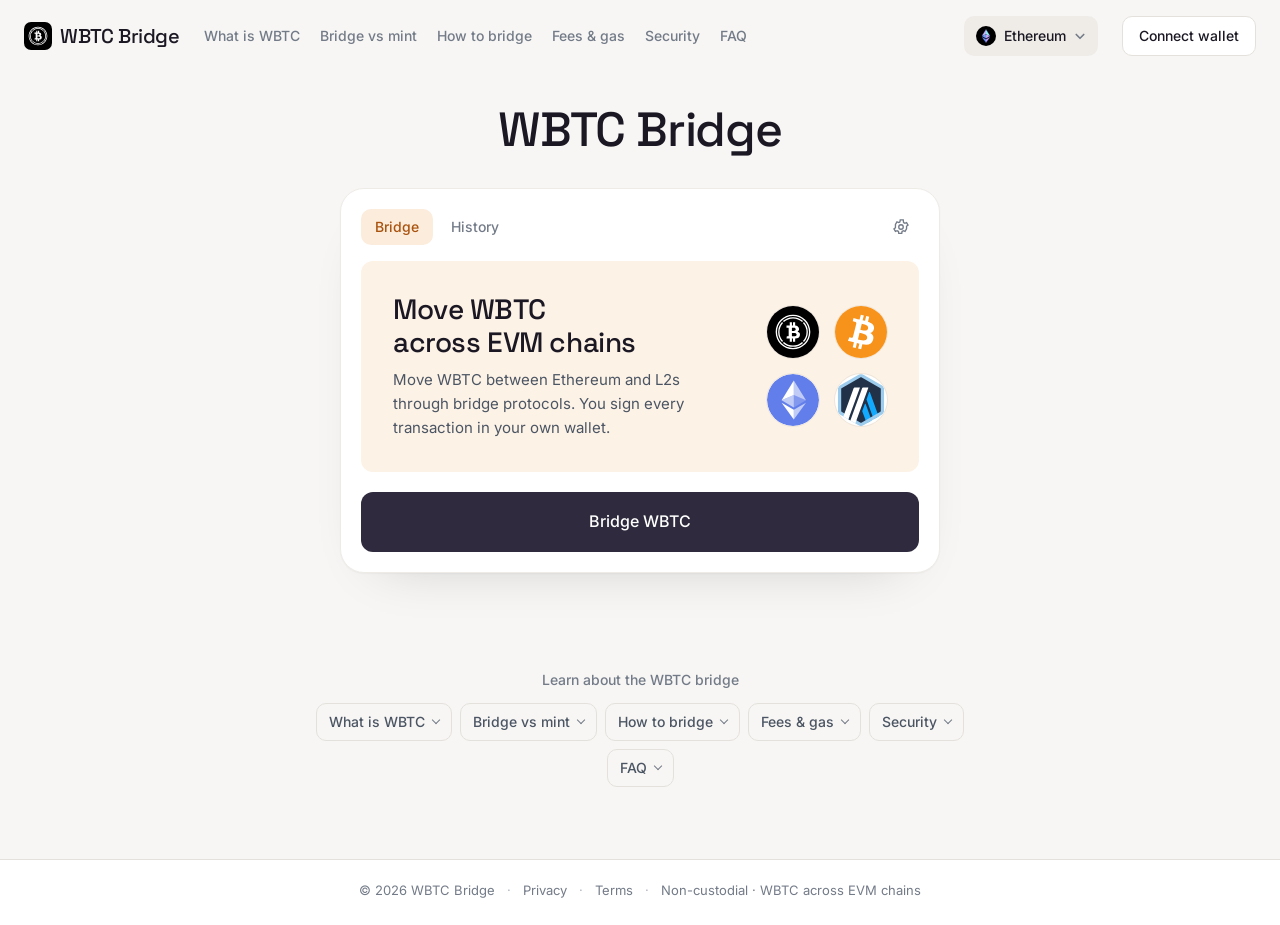
==== commit 8a961499: "mirror: +14 ~5 -0" ====
--- a/index.html
+++ b/index.html
@@ -1,267 +1,285 @@
-<!doctype html>
-<html lang="en">
-<head>
-  <meta charset="utf-8">
-  <meta name="viewport" content="width=device-width, initial-scale=1">
-  <title>WBTC Bridge — Backing, Proof-of-Reserves & Redemption to BTC</title>
-  <meta name="description" content="How a WBTC Bridge actually backs and redeems Bitcoin: the custodian model, proof-of-reserves checks, redemption steps back to BTC, and how it compares to decentralized wraps like tBTC.">
-  <link rel="canonical" href="https://wbtc-bridge.github.io/">
-  <meta property="og:type" content="website">
-  <meta property="og:title" content="WBTC Bridge">
-  <meta property="og:description" content="How a WBTC Bridge actually backs and redeems Bitcoin: the custodian model, proof-of-reserves checks, redemption steps back to BTC, and how it compares to decentralized wraps like tBTC.">
-  <meta property="og:url" content="https://wbtc-bridge.github.io/">
-  <meta property="og:image" content="https://wbtc-bridge.github.io/og.png">
-  <meta name="twitter:card" content="summary_large_image">
-  <meta name="twitter:title" content="WBTC Bridge">
-  <meta name="twitter:description" content="How a WBTC Bridge actually backs and redeems Bitcoin: the custodian model, proof-of-reserves checks, redemption steps back to BTC, and how it compares to decentralized wraps like tBTC.">
-  <meta name="twitter:image" content="https://wbtc-bridge.github.io/og.png">
-<link rel="preconnect" href="https://fonts.googleapis.com"><link rel="preconnect" href="https://fonts.gstatic.com" crossorigin><link rel="stylesheet" href="https://fonts.googleapis.com/css2?family=Figtree:wght@400;500;600;700&family=Space+Grotesk:wght@500;600;700&display=swap">
-<script type="application/ld+json">{"@context": "https://schema.org", "@graph": [{"@type": "WebSite", "@id": "https://wbtc-bridge.github.io/#website", "url": "https://wbtc-bridge.github.io/", "name": "WBTC Bridge — Backing, Proof-of-Reserves & Redemption to BTC"}, {"@type": "WebPage", "@id": "https://wbtc-bridge.github.io/#webpage", "url": "https://wbtc-bridge.github.io/", "name": "WBTC Bridge — Backing, Proof-of-Reserves & Redemption to BTC", "isPartOf": {"@id": "https://wbtc-bridge.github.io/#website"}, "description": "How a WBTC Bridge actually backs and redeems Bitcoin: the custodian model, proof-of-reserves checks, redemption steps back to BTC, and how it compares to decentralized wraps like tBTC.", "datePublished": "2026-11-08", "dateModified": "2026-11-08"}, {"@type": "SoftwareApplication", "name": "WBTC Bridge", "applicationCategory": "FinanceApplication", "operatingSystem": "Web", "offers": {"@type": "Offer", "price": "0", "priceCurrency": "USD"}}, {"@type": "BreadcrumbList", "itemListElement": [{"@type": "ListItem", "position": 1, "name": "Home", "item": "https://wbtc-bridge.github.io/"}, {"@type": "ListItem", "position": 2, "name": "Bridges"}, {"@type": "ListItem", "position": 3, "name": "WBTC Bridge"}]}, {"@type": "FAQPage", "mainEntity": [{"@type": "Question", "name": "What is a WBTC Bridge?", "acceptedAnswer": {"@type": "Answer", "text": "A WBTC Bridge is the custodial pathway that converts Bitcoin into WBTC by locking coins with a regulated custodian and minting the matching ERC-20 on Ethereum, redeemable for the same BTC later."}}, {"@type": "Question", "name": "Who actually holds the Bitcoin behind WBTC?", "acceptedAnswer": {"@type": "Answer", "text": "BitGo Trust Company has held the reserve since launch under a regulated custody structure, with the reserve address public so supply can be checked against it at any time."}}, {"@type": "Question", "name": "How do I redeem WBTC back to BTC?", "acceptedAnswer": {"@type": "Answer", "text": "Redemption runs through an approved merchant: you submit a request and a BTC address, pass identity checks, and the custodian releases Bitcoin once the equivalent WBTC is burned on Ethereum."}}, {"@type": "Question", "name": "Is a WBTC Bridge safer than a decentralized wrap like tBTC?", "acceptedAnswer": {"@type": "Answer", "text": "Neither removes trust entirely. A WBTC Bridge concentrates it in an audited custodian and regulation, while tBTC spreads it across a signer network and on-chain proofs; each trades one kind of risk for another."}}, {"@type": "Question", "name": "How can I verify WBTC's backing myself?", "acceptedAnswer": {"@type": "Answer", "text": "Compare the circulating WBTC supply on Etherscan against the custodian's published Bitcoin reserve address on a block explorer. Both numbers are public, so the 1:1 backing can be checked without trusting a third-party dashboard."}}, {"@type": "Question", "name": "Why does a WBTC Bridge take longer to redeem than a rollup withdrawal?", "acceptedAnswer": {"@type": "Answer", "text": "Redemption is processed by a custodian under compliance rules rather than finalized by a smart contract, so it follows business timelines instead of block confirmations."}}, {"@type": "Question", "name": "What happens if a bridged WBTC copy on another chain isn't the official one?", "acceptedAnswer": {"@type": "Answer", "text": "A copy minted by an unofficial bridge is backed only by whatever that bridge locked, not directly by the custodian's Bitcoin reserve, so always confirm which route minted the token before trusting its backing."}}]}]}</script>
-  <style>
-    :root{--bg:#0B0F16;--surface:#151D27;--text:#E8EEF7;--muted:#8795A7;--accent:#38BDF8;--accent-ink:#04121C;--radius:14px;--display:"Space Grotesk";--body:"Figtree"}
-    * { box-sizing: border-box; }
-    html { scroll-behavior: smooth; scroll-padding-top: 2rem; }
-    body { margin: 0; background: var(--bg); color: var(--text); font: 400 1rem/1.7 var(--body); -webkit-font-smoothing: antialiased; }
-    a { color: var(--accent); text-underline-offset: .22em; }
-    a:hover { text-decoration-thickness: .12em; }
-    :focus-visible { outline: 3px solid var(--accent); outline-offset: 5px; }
-    ::selection { background: var(--accent); color: var(--accent-ink); }
-    h1, h2, h3, h4, h5, h6 { font-family: var(--display); line-height: 1.15; text-wrap: balance; }
-    p, h1, h2, h3 { margin-top: 0; }
-    img, svg { max-width: 100%; vertical-align: middle; }
-    .c41371f { width: min(1180px, calc(100% - 3rem)); margin-inline: auto; }
-    .c87d4ec { position: absolute; z-index: 5; top: .5rem; left: 1rem; padding: .7rem 1rem; background: var(--surface); transform: translateY(-180%); border-radius: var(--radius); }
-    .c87d4ec:focus { transform: translateY(0); }
-    .c0fef81 { border-bottom: 1px solid color-mix(in srgb,var(--text) 10%,transparent); }
-    .c18f6e5 { min-height: 88px; display: flex; align-items: center; justify-content: space-between; gap: 1.5rem; }
-    .c032800 { display: inline-flex; align-items: center; gap: .7rem; color: var(--text); font: 650 1.12rem/1.2 var(--display); text-decoration: none; }
-    .cfdb5a1 { display: grid; place-items: center; width: 2.4rem; height: 2.4rem; border-radius: calc(var(--radius) * .6); background: var(--accent); color: var(--accent-ink); }
-    .ca38558 { width: 1.2rem; height: 1.2rem; fill: none; stroke: var(--accent-ink); stroke-width: 1.7; stroke-linecap: round; stroke-linejoin: round; flex: 0 0 auto; }
-    .c3ca107 { display: flex; align-items: center; gap: 1.8rem; }
-    .c3ca107 > a { font-size: .88rem; font-weight: 600; text-decoration: none; }
-    .c3ca107 > a:not(.cf5bb2c) { color: var(--muted); }
-    .cf5bb2c { display: inline-flex; align-items: center; justify-content: center; gap: .8rem; min-height: 52px; padding: .85rem 1.4rem; border: 1px solid color-mix(in srgb,var(--accent-ink) 12%,transparent); border-radius: var(--radius); background: linear-gradient(135deg,var(--accent),color-mix(in srgb,var(--accent) 88%,var(--text))); color: var(--accent-ink); font: 650 .95rem/1.3 var(--body); text-decoration: none; box-shadow: 0 6px 18px color-mix(in srgb,var(--accent) 17%,transparent); transition: transform .18s ease, box-shadow .18s ease; }
-    .cf5bb2c:hover { transform: translateY(-2px); box-shadow: 0 9px 24px color-mix(in srgb,var(--accent) 25%,transparent); }
-    .c18f6e5 .cf5bb2c { min-height: 42px; padding: .65rem 1rem; }
-    .cf27f92 { padding-block: 1rem 0; color: var(--muted); font-size: .8rem; overflow-wrap: anywhere; }
-    .cfee6c4 { color: var(--muted); }
-    .cfee6c4 a, a.cfee6c4 { color: var(--muted); text-decoration: none; }
-    .cfee6c4 a:hover, a.cfee6c4:hover { color: var(--accent); text-decoration: underline; }
-    .cfee6c4 ol, .cfee6c4 ul { display: flex; flex-wrap: wrap; gap: .5rem 1rem; padding: 0; margin: 0; list-style: none; }
-    .c829f6f { display: grid; grid-template-columns: minmax(0,1.05fr) minmax(0,1fr); gap: clamp(2rem,5vw,4.5rem); align-items: start; padding-block: 1.5rem 3rem; }
-    .c83b9d9 { display: inline-flex; align-items: center; gap: .55rem; margin-bottom: 1.3rem; color: var(--accent); font-size: .86rem; font-weight: 600; }
-    .c83b9d9::before { content: ""; width: .5rem; height: .5rem; border-radius: 50%; background: var(--accent); box-shadow: 0 0 0 5px color-mix(in srgb,var(--accent) 9%,transparent); }
-    h1 { margin-bottom: 1.4rem; font-size: clamp(2.5rem,4.7vw,4.35rem); font-weight: 600; letter-spacing: -.055em; overflow-wrap: anywhere; }
-    h1 em { color: var(--accent); font-style: normal; }
-    .c47bace { max-width: 48ch; margin-bottom: 2rem; color: var(--muted); font-size: 1.08rem; line-height: 1.8; }
-    .ce20b07 { position: relative; min-width: 0; padding: clamp(1.1rem,2.4vw,1.5rem); border: 1px solid color-mix(in srgb,var(--accent) 20%,var(--surface)); border-radius: calc(var(--radius) * 1.6); background: linear-gradient(155deg,color-mix(in srgb,var(--accent) 7%,var(--surface)),var(--surface) 40%); box-shadow: 0 24px 64px color-mix(in srgb,var(--text) 9%,transparent),0 4px 12px color-mix(in srgb,var(--accent) 6%,transparent); }
-    .c7bea53 { display: flex; flex-wrap: wrap; align-items: center; justify-content: space-between; gap: .7rem; margin-bottom: 1rem; }
-    .c7bea53 h2 { margin: 0; font-size: 1.35rem; letter-spacing: -.035em; }
-    .cf699af { display: inline-flex; align-items: center; gap: .4rem; padding: .3rem .65rem; border: 1px solid color-mix(in srgb,var(--accent) 16%,transparent); border-radius: 999px; background: color-mix(in srgb,var(--accent) 8%,var(--surface)); color: var(--accent); font-size: .72rem; font-weight: 600; }
-    .cf699af::before { content: ""; width: .35rem; height: .35rem; border-radius: 50%; background: var(--accent); }
-    .c6ae750 { display: grid; grid-template-columns: minmax(0,1fr) auto minmax(0,1fr); align-items: center; gap: .8rem; padding: .8rem; margin-bottom: 1rem; border: 1px solid color-mix(in srgb,var(--text) 9%,transparent); border-radius: var(--radius); background: var(--surface); }
-    .c433378 { min-width: 0; display: flex; flex-direction: column; align-items: flex-start; gap: .45rem; }
-    .c433378:last-child { align-items: flex-end; }
-    .cc628c9, .c9e3ef6 { color: var(--muted); font-size: .78rem; font-weight: 500; }
-    .cf8a983 { display: flex; align-items: center; min-height: 36px; max-width: 100%; overflow-wrap: anywhere; font: 600 1rem/1.3 var(--display); }
-    .cf8a983 img, .cf8a983 svg { max-height: 36px; width: auto; max-width: 100%; object-fit: contain; }
-    .c15079e { display: grid; place-items: center; width: 2.25rem; height: 2.25rem; border-radius: 50%; background: color-mix(in srgb,var(--accent) 9%,var(--surface)); }
-    .c15079e .ca38558 { stroke: var(--accent); }
-    .c9e3ef6 { display: block; margin-bottom: .5rem; color: var(--text); }
-    .c79edc0 { display: flex; align-items: center; gap: .75rem; padding: .8rem 1rem; border: 1px solid color-mix(in srgb,var(--text) 18%,transparent); border-radius: var(--radius); background: var(--bg); transition: border-color .18s ease; }
-    .c79edc0:focus-within { border-color: var(--accent); box-shadow: 0 0 0 3px color-mix(in srgb,var(--accent) 12%,transparent); }
-    .c79edc0 input { width: 100%; min-width: 0; padding: .2rem 0; border: 0; background: var(--bg); color: var(--text); font: 550 1.6rem/1.2 var(--display); font-variant-numeric: tabular-nums; }
-    .c79edc0 input:focus { outline: 0; }
-    .cf63086 { color: var(--muted); font-size: .8rem; }
-    .c29dd35 { margin: .45rem 0 .85rem; color: var(--muted); font-size: .74rem; }
-    .cf5d7c5 { margin: .5rem 0; color: var(--text); font-size: .8rem; font-weight: 600; }
-    [hidden] { display: none !important; }
-    .c270eeb { padding: 1rem; border-radius: var(--radius); background: linear-gradient(120deg,color-mix(in srgb,var(--accent) 12%,var(--surface)),color-mix(in srgb,var(--accent) 4%,var(--surface))); }
-    .cf2ca98 { margin-bottom: .25rem; color: var(--muted); font-size: .8rem; }
-    .cf10a14 { display: block; color: var(--text); font: 600 clamp(1.7rem,3vw,2.5rem)/1.3 var(--display); letter-spacing: -.04em; font-variant-numeric: tabular-nums; overflow-wrap: anywhere; }
-    .cf10a14 small { color: var(--muted); font: 400 .8rem/1.4 var(--body); letter-spacing: 0; }
-    .c270eeb dl { display: grid; gap: .5rem; margin: .8rem 0 0; padding-top: .8rem; border-top: 1px solid color-mix(in srgb,var(--accent) 15%,transparent); font-size: .8rem; }
-    .c270eeb dl div { display: flex; flex-wrap: wrap; justify-content: space-between; gap: .25rem 1rem; }
-    .c270eeb dt { color: var(--muted); }
-    .c270eeb dd { margin: 0; font-weight: 600; font-variant-numeric: tabular-nums; }
-    .c183d06 { margin-block: .7rem; color: var(--muted); font-size: .75rem; }
-    .c183d06 summary { width: fit-content; color: var(--text); cursor: pointer; }
-    .c183d06 p { margin: .65rem 0 0; }
-    .ce20b07 > .cf5bb2c { width: 100%; }
-    .cc76a17 { padding: 2rem; border: 1px solid color-mix(in srgb,var(--text) 10%,transparent); border-radius: calc(var(--radius) * 1.3); background: var(--surface); }
-    .c242566 { margin-bottom: 1.3rem; font-size: 1.65rem; font-weight: 550; letter-spacing: -.035em; }
-    .c8a9035 { max-width: 100%; overflow-x: auto; }
-    .c794766 { width: 100%; border-collapse: collapse; text-align: left; font-size: .92rem; }
-    .c794766 caption { padding-bottom: 1rem; text-align: left; color: var(--muted); }
-    .c794766 th, .c794766 td { padding: 1rem 1.1rem; border-bottom: 1px solid color-mix(in srgb,var(--text) 9%,transparent); vertical-align: top; overflow-wrap: anywhere; }
-    .c794766 th { color: var(--muted); font-weight: 500; }
-    .c794766 thead { background: color-mix(in srgb,var(--accent) 5%,var(--surface)); }
-    .c794766 tbody tr:last-child > * { border-bottom: 0; }
-    .cadf03f { max-width: 820px; padding-block: 4rem 2rem; }
-    .ce6184c { margin-bottom: 3.3rem; }
-    .c38cc9d { margin: 0 0 1.1rem; font: 550 clamp(1.6rem,3vw,2.2rem)/1.2 var(--display); letter-spacing: -.035em; }
-    .c0c0a84 { color: var(--muted); line-height: 1.85; overflow-wrap: anywhere; }
-    .c0c0a84 p { margin-bottom: 1.2rem; }
-    .c0c0a84 strong, .c0c0a84 h3, .c0c0a84 h4 { color: var(--text); }
-    .c0c0a84 ul, .c0c0a84 ol { padding-left: 1.3rem; }
-    .c0c0a84 li { padding-left: .3rem; margin-block: .55rem; }
-    .c0c0a84 li::marker { color: var(--accent); }
-    .c0c0a84 blockquote { margin: 1.5rem 0; padding: 1rem 1.4rem; border-left: 3px solid var(--accent); border-radius: 0 var(--radius) var(--radius) 0; background: var(--surface); color: var(--text); }
-    .c0c0a84 img { height: auto; border-radius: var(--radius); }
-    .c0c0a84 pre { overflow-x: auto; padding: 1rem; border-radius: var(--radius); background: var(--surface); }
-    .c0c0a84 code, .c0c0a84 pre { font-family: var(--body); }
-    .c6b1469 { margin-block: .8rem; border: 1px solid color-mix(in srgb,var(--text) 11%,transparent); border-radius: var(--radius); background: var(--surface); overflow: hidden; }
-    .c1cdfbd { position: relative; padding: 1.3rem 3.5rem 1.3rem 1.4rem; list-style: none; cursor: pointer; color: var(--text); font: 550 1.04rem/1.5 var(--display); }
-    .c1cdfbd::-webkit-details-marker { display: none; }
-    .c1cdfbd::after { content: "+"; position: absolute; right: 1.4rem; top: 1.2rem; color: var(--accent); font-size: 1.3rem; }
-    details[open] > .c1cdfbd::after { content: "−"; }
-    .c6b1469[open] { border-color: color-mix(in srgb,var(--accent) 35%,var(--surface)); }
-    .c1cdfbd:focus-visible { outline-offset: -5px; }
-    .c2dea84 { padding: 0 1.4rem 1.4rem; color: var(--muted); overflow-wrap: anywhere; }
-    .c2dea84 > :last-child { margin-bottom: 0; }
-    .c65ddbe { max-width: 820px; padding-block: 1.5rem 3.5rem; border-top: 1px solid color-mix(in srgb,var(--text) 12%,transparent); }
-    .c65ddbe .c242566 { font-size: 1.25rem; }
-    .c8f8a39 { margin: 0; padding-left: 1.25rem; color: var(--muted); font-size: .88rem; }
-    .c90a5b6 { padding-block: .4rem; padding-left: .25rem; overflow-wrap: anywhere; }
-    .c90a5b6 a, a.c90a5b6 { color: var(--text); text-decoration-color: color-mix(in srgb,var(--accent) 45%,transparent); }
-    .c90a5b6 a:hover, a.c90a5b6:hover { color: var(--accent); }
-    .cdb9787 { border-top: 1px solid color-mix(in srgb,var(--text) 10%,transparent); }
-    .cddda77 { display: flex; align-items: center; justify-content: space-between; flex-wrap: wrap; gap: 1rem; min-height: 96px; padding-block: 1.5rem; color: var(--muted); font-size: .8rem; }
-    .cddda77 p { margin: 0; }
-    .cddda77 a { color: var(--muted); }
-    @media (max-width: 850px) { .c829f6f { grid-template-columns: minmax(0,1fr); gap: 2.5rem; padding-block: 2.5rem 3.5rem; } .c1a943b { max-width: 650px; } .ce20b07 { width: 100%; max-width: 600px; justify-self: center; } h1 { font-size: clamp(2.5rem,7vw,4rem); } .c47bace { max-width: 60ch; } }
-    @media (max-width: 540px) { .c41371f { width: calc(100% - 2rem); } .c18f6e5 { min-height: 76px; gap: .7rem; } .c032800 { font-size: .95rem; gap: .45rem; } .cfdb5a1 { width: 2rem; height: 2rem; } .c3ca107 { gap: .6rem; } .c3ca107 > a:not(.cf5bb2c) { display: none; } .c18f6e5 .cf5bb2c { padding-inline: .85rem; font-size: .8rem; } .cc76a17 { padding: 1.25rem; } .c794766 th, .c794766 td { padding: .8rem .55rem; } .c1a943b > .cf5bb2c { width: 100%; } .cadf03f { padding-top: 2.8rem; } .cddda77 { align-items: flex-start; flex-direction: column; } }
-    @media (prefers-reduced-motion: reduce) { html { scroll-behavior: auto; } .cf5bb2c, .c79edc0 { transition: none; } .cf5bb2c:hover { transform: none; } }
-  </style>
-</head>
-<body>
-  <a class="c87d4ec" href="#content">Skip to content</a>
-  <header class="c0fef81">
-    <nav class="c18f6e5 c41371f" aria-label="Primary navigation">
-      <a class="c032800" href="#top" aria-label="Transfer guide, top of page">
-        <span class="cfdb5a1" aria-hidden="true"><svg class="ca38558" viewBox="0 0 24 24"><path d="M4 8h15m-4-4 4 4-4 4M20 16H5m4-4-4 4 4 4"/></svg></span>
-        Transfer guide
-      </a>
-      <div class="c3ca107">
-        <a href="#facts">Key facts</a>
-        <a href="#sources">Sources</a>
-        <a class="cf5bb2c" href="dashboard/">Bridge</a>
-      </div>
-    </nav>
-  </header>
-  <div class="c41371f" id="top">
-    <div class="cf27f92"><nav class="cfee6c4" aria-label="Breadcrumb"><a href="dashboard/">Home</a> <span>/</span> <span>Bridges</span> <span>/</span> <span>WBTC Bridge</span></nav></div>
-    <section class="c829f6f" aria-labelledby="hero-title">
-      <div class="c1a943b">
-        <p class="c83b9d9">Plan your transfer</p>
-        <h1 id="hero-title">WBTC <em>Bridge</em>: Backing, Security & Redemption</h1>
-        <p class="c47bace">A WBTC Bridge is the custodial pathway that converts Bitcoin into WBTC, an Ethereum-native token redeemable for the same BTC held in reserve by a regulated custodian. Unlike a trustless rollup bridge, a WBTC Bridge relies on a merchant and custodian pair to mint and burn supply, so its security rests on reserve audits, redemption rights and the integrity of a single canonical contract rather than on-chain proofs alone.</p>
-        <a class="cf5bb2c" href="dashboard/">Bridge <svg class="ca38558" viewBox="0 0 24 24" aria-hidden="true"><path d="M5 12h14m-6-6 6 6-6 6"/></svg></a>
-      </div>
-      <aside class="ce20b07" aria-labelledby="widget-title">
-        <div class="c7bea53">
-          <h2 id="widget-title">Transfer estimator</h2>
-          <span class="cf699af">Amount-based estimate</span>
-        </div>
-        <div class="c6ae750" aria-label="Transfer route">
-          <div class="c433378"><span class="cc628c9">From</span><div class="cf8a983"><img src="assets/tokens/btc.svg" alt="Bitcoin" width="28" height="28"></div></div>
-          <span class="c15079e" aria-hidden="true"><svg class="ca38558" viewBox="0 0 24 24"><path d="M5 12h14m-6-6 6 6-6 6"/></svg></span>
-          <div class="c433378"><span class="cc628c9">To</span><div class="cf8a983"><img src="assets/tokens/eth.svg" alt="Ethereum" width="28" height="28"></div></div>
-        </div>
-        <label class="c9e3ef6" for="amount">Amount to send</label>
-        <div class="c79edc0">
-          <input id="amount" type="number" inputmode="decimal" min="0.01" max="1000000000000" step="0.01" value="1000" required aria-describedby="amount-help amount-error">
-          <span class="cf63086">units</span>
-        </div>
-        <p class="c29dd35" id="amount-help">Enter an amount to calculate fees and transfer time.</p>
-        <p class="cf5d7c5" id="amount-error" hidden></p>
-        <div class="c270eeb" role="status" aria-live="polite" aria-atomic="true">
-          <div class="cf2ca98">Estimated amount after fees</div>
-          <output class="cf10a14" id="result" for="amount">—</output>
-          <dl>
-            <div><dt>Estimated fee</dt><dd id="fee">—</dd></div>
-            <div><dt>Estimated time</dt><dd id="duration">—</dd></div>
-          </dl>
-        </div>
-        <details class="c183d06">
-          <summary>How the estimate is calculated</summary>
-          <p>Fee = 0.25 units + 0.3% of the amount, rounded to two decimal places and capped at the amount sent. The remaining amount uses the same units, at a 1:1 conversion. Time starts at 2 minutes, adds 1 minute per 2,500 units or part thereof, and is capped at 12 minutes. The displayed range adds 2 minutes to that estimate.</p>
-        </details>
-        <noscript><p class="c29dd35">Enable JavaScript to calculate the estimate.</p></noscript>
-        <a class="cf5bb2c" href="dashboard/">Bridge <svg class="ca38558" viewBox="0 0 24 24" aria-hidden="true"><path d="M5 12h14m-6-6 6 6-6 6"/></svg></a>
-      </aside>
-    </section>
-    <section class="cc76a17" id="facts" aria-labelledby="facts-title">
-      <h2 class="c242566" id="facts-title">Key facts</h2>
-      <div class="c8a9035"><table class="c794766"><tbody><tr><th scope="row">Backing</th><td>1:1 BTC reserve held by a custodian</td></tr>
-<tr><th scope="row">Custodian</th><td>BitGo Trust Company (primary)</td></tr>
-<tr><th scope="row">Model</th><td>Merchant + custodian, KYC'd redemption</td></tr>
-<tr><th scope="row">Verification</th><td>On-chain supply vs public BTC reserve address</td></tr>
-<tr><th scope="row">Contract</th><td>Single canonical ERC-20 on Ethereum</td></tr>
-<tr><th scope="row">Cross-chain</th><td>Bridged copies on other chains add contract risk</td></tr></tbody></table></div>
-    </section>
-  </div>
-  <main class="cadf03f c41371f" id="content">
-    <section class="ce6184c"><h2 class="c38cc9d">What a WBTC Bridge Is and Why BTC Needs Wrapping</h2><div class="c0c0a84"><strong>A WBTC Bridge is the custodial process that locks real Bitcoin with a regulated custodian and mints an equal amount of WBTC onto Ethereum, where it behaves like any other ERC-20 token.</strong> Bitcoin's own chain has no concept of Ethereum's virtual machine, so native BTC cannot be deposited into a smart contract or used inside a lending market without first taking a wrapped form. A WBTC Bridge solves that gap by separating custody from representation: the original coins sit untouched in cold storage while a tokenized twin circulates wherever Ethereum applications live. The project documents the mechanics on <a href="https://wbtc.network/" rel="nofollow noopener" target="_blank">WBTC</a>'s own site, including which merchants and custodians are currently authorized. This arrangement trades the trustlessness of Bitcoin's own ledger for composability, which is why the backing and redemption guarantees matter more than the mechanics of any single transfer.<h3>Why Bitcoin Can't Natively Touch Ethereum</h3>Bitcoin script has no general-purpose execution, so it cannot read Ethereum state or respond to a smart contract call. Every attempt to use BTC inside DeFi needs an intermediary record on a chain that does support that logic, which is the function a wrapped token performs.<h3>From BTC to an ERC-20 Twin</h3>The twin token keeps its peg by design, not by market pressure, because new supply is only created when matching coins enter custody and only destroyed when coins leave it. That constraint separates a backed wrapper from a synthetic asset with no reserve behind it.</div></section>
-<section class="ce6184c"><h2 class="c38cc9d">The Custodian Model Behind Every WBTC Bridge</h2><div class="c0c0a84">A WBTC Bridge is not a smart contract that locks and unlocks assets on its own; it is a business process run by approved merchants and a single custodian. Only a merchant that has passed the WBTC DAO's onboarding can accept your Bitcoin and request a mint, and only the custodian can actually hold the underlying coins. This two-party structure is closer to a regulated trust arrangement than to a decentralized bridge, a distinction <a href="https://en.wikipedia.org/wiki/Wrapped_Bitcoin" rel="nofollow noopener" target="_blank">documented independently</a> alongside other wrapped-asset designs. Understanding who does what is the first step to judging the token's safety.<h3>Merchants, Custodians and the Minting Flow</h3>A merchant handles the user-facing side — identity checks, the BTC deposit address and the mint request — while the custodian is the only party authorized to move the reserve. Minting only happens after the custodian confirms receipt, which keeps supply tied to coins actually held rather than to a promise.<h3>Who Actually Holds the Bitcoin</h3>BitGo Trust Company has been the primary custodian since WBTC launched, holding the reserve in institutional cold storage under a regulated trust structure. A second custodian was added later as the project expanded governance beyond a single operator, but the principle stays the same: coins back the token because one audited entity is legally responsible for them.</div></section>
-<section class="ce6184c"><h2 class="c38cc9d">Proof-of-Reserves: Verifying WBTC's Bitcoin Backing</h2><div class="c0c0a84">The entire premise of a WBTC Bridge collapses if circulating supply ever exceeds the Bitcoin actually in custody, so the project's reserve address and the token's total supply are both public. Anyone can compare the two numbers without asking anyone's permission, which turns taking the custodian's word for it into an independent check.<table><thead><tr><th>Check</th><th>What it confirms</th><th>Where to look</th></tr></thead><tbody><tr><td>Circulating WBTC supply</td><td>Total tokens that must stay 1:1 backed</td><td>On-chain token supply data</td></tr><tr><td>Custodian BTC reserve address</td><td>Bitcoin actually held against the supply</td><td>Public Bitcoin block explorer</td></tr><tr><td>Cross-chain WBTC footprint</td><td>Whether bridged copies match the canonical total</td><td>DeFi aggregator dashboards</td></tr></tbody></table><h3>Reading the Numbers Yourself</h3>The <a href="https://etherscan.io/token/0x2260fac5e5542a773aa44fbcfedf7c193bc2c599" rel="nofollow noopener" target="_blank">Etherscan token page</a> shows the live circulating supply, the custodian's reserve address is checkable on a <a href="https://mempool.space/" rel="nofollow noopener" target="_blank">Bitcoin block explorer</a>, and an aggregator like <a href="https://defillama.com/" rel="nofollow noopener" target="_blank">DefiLlama</a> tracks the token's footprint once it has been bridged onward to other chains. The raw addresses are public and the arithmetic is simple subtraction.</div></section>
-<section class="ce6184c"><h2 class="c38cc9d">How Redemption Works on a WBTC Bridge</h2><div class="c0c0a84">Minting is only half of a WBTC Bridge; the other half is the right to redeem WBTC for the Bitcoin that backs it, which is what keeps the peg honest over time. Redemption is not a swap on an exchange — it is a formal request routed through a merchant to the custodian, who releases BTC from the reserve once the matching WBTC has been burned.<ul><li>Submit a redemption request to an approved merchant with the WBTC amount and a BTC receiving address.</li><li>Pass the merchant's identity checks, since redemption is a KYC'd process rather than an anonymous swap.</li><li>The merchant instructs the custodian to release the matching Bitcoin from the reserve.</li><li>The equivalent amount of WBTC is burned on Ethereum, reducing total circulating supply.</li><li>The custodian sends BTC to your address once the burn and release are both confirmed.</li></ul><h3>Why Redemption Isn't Instant</h3>Because redemption involves a regulated custodian rather than an automated contract, it follows business-day processing and compliance review, not block confirmation times. A rollup bridge finalizes withdrawals in code; a custodial route finalizes them through an institution, which is slower but is also what keeps the reserve auditable.<h3>Who Can Redeem Directly</h3>Direct redemption through a merchant is built for larger holders and institutions willing to complete onboarding. Smaller holders more commonly exit through an exchange or a liquidity pool instead, which is faster but adds the exchange's own counterparty risk on top of the custodian's.</div></section>
-<section class="ce6184c"><h2 class="c38cc9d">WBTC Bridge vs tBTC: Custodial Trust vs Decentralized Minting</h2><div class="c0c0a84">A WBTC Bridge and a decentralized alternative like <a href="https://threshold.network/" rel="nofollow noopener" target="_blank">tBTC</a> both aim to put Bitcoin's value on Ethereum, but they make opposite trade-offs to get there. WBTC concentrates trust in one audited custodian and a vetted merchant network, which is simple to verify and has operated for years, but it means redemption and minting both depend on that custodian continuing to act honestly and staying solvent. tBTC instead uses a distributed signer network and on-chain proofs to mint without any single custodian holding the keys, trading operational simplicity for a newer and more complex security model. Neither design removes trust entirely; a WBTC Bridge moves it onto a custodian's reputation and regulation, while a decentralized wrap moves it onto cryptography and the signer set's honesty.</div></section>
-<section class="ce6184c"><h2 class="c38cc9d">Verifying the Canonical WBTC Contract Before You Bridge</h2><div class="c0c0a84">Every legitimate WBTC Bridge route points to the same single Ethereum contract address, and confirming that address before you sign anything is the cheapest security check available. Scam tokens copy the WBTC name and logo but deploy at a different address with no custodian and no reserve behind them, so a lookalike can pass a casual glance while being worthless. Always copy the contract address from the project's own site or from a trusted source rather than from a search result, and compare it character for character before approving a transaction.</div></section>
-<section class="ce6184c"><h2 class="c38cc9d">Moving WBTC Across Chains With a WBTC Bridge</h2><div class="c0c0a84">Once minted, WBTC does not stay confined to Ethereum. A canonical WBTC Bridge route can carry the token onward to rollups and other EVM chains, where it arrives as a bridged representation of the original ERC-20 rather than a second independently backed asset. That distinction matters for security: the Ethereum-based token is backed directly by the custodian's reserve, while a bridged copy on another chain is backed by the Ethereum token being locked there, adding one more layer of contract risk on top of custodial risk. Checking which bridge minted a given copy, and whether it is the officially recognized route, is worth the extra minute before moving any meaningful amount.</div></section><section class="ce6184c c0260c3" id="related"><h2 class="c38cc9d">Related tools</h2><div class="c0c0a84"><ul><li><a href="https://rhino-bridge-site.github.io/">Rhino Bridge</a></li><li><a href="https://bridge-zksync.github.io/">zkSync Bridge</a></li><li><a href="https://fantom-bridge.github.io/">Fantom Bridge</a></li><li><a href="https://bridge-mantle.github.io/">Mantle Bridge explained</a></li><li><a href="https://optimism-cross-chain-bridge.github.io/">Optimism Cross-Chain Bridge guide</a></li></ul></div></section>
-    <details class="c6b1469"><summary class="c1cdfbd">What is a WBTC Bridge?</summary><div class="c2dea84">A WBTC Bridge is the custodial pathway that converts Bitcoin into WBTC by locking coins with a regulated custodian and minting the matching ERC-20 on Ethereum, redeemable for the same BTC later.</div></details>
-<details class="c6b1469"><summary class="c1cdfbd">Who actually holds the Bitcoin behind WBTC?</summary><div class="c2dea84">BitGo Trust Company has held the reserve since launch under a regulated custody structure, with the reserve address public so supply can be checked against it at any time.</div></details>
-<details class="c6b1469"><summary class="c1cdfbd">How do I redeem WBTC back to BTC?</summary><div class="c2dea84">Redemption runs through an approved merchant: you submit a request and a BTC address, pass identity checks, and the custodian releases Bitcoin once the equivalent WBTC is burned on Ethereum.</div></details>
-<details class="c6b1469"><summary class="c1cdfbd">Is a WBTC Bridge safer than a decentralized wrap like tBTC?</summary><div class="c2dea84">Neither removes trust entirely. A WBTC Bridge concentrates it in an audited custodian and regulation, while tBTC spreads it across a signer network and on-chain proofs; each trades one kind of risk for another.</div></details>
-<details class="c6b1469"><summary class="c1cdfbd">How can I verify WBTC's backing myself?</summary><div class="c2dea84">Compare the circulating WBTC supply on Etherscan against the custodian's published Bitcoin reserve address on a block explorer. Both numbers are public, so the 1:1 backing can be checked without trusting a third-party dashboard.</div></details>
-<details class="c6b1469"><summary class="c1cdfbd">Why does a WBTC Bridge take longer to redeem than a rollup withdrawal?</summary><div class="c2dea84">Redemption is processed by a custodian under compliance rules rather than finalized by a smart contract, so it follows business timelines instead of block confirmations.</div></details>
-<details class="c6b1469"><summary class="c1cdfbd">What happens if a bridged WBTC copy on another chain isn't the official one?</summary><div class="c2dea84">A copy minted by an unofficial bridge is backed only by whatever that bridge locked, not directly by the custodian's Bitcoin reserve, so always confirm which route minted the token before trusting its backing.</div></details>
-  </main>
-  <section class="c65ddbe c41371f" id="sources" aria-labelledby="sources-title">
-    <h2 class="c242566" id="sources-title">Sources</h2>
-    <ul class="c8f8a39"><li><a class="c90a5b6" href="https://wbtc.network/" rel="nofollow noopener" target="_blank">WBTC</a></li>
-<li><a class="c90a5b6" href="https://etherscan.io/token/0x2260fac5e5542a773aa44fbcfedf7c193bc2c599" rel="nofollow noopener" target="_blank">WBTC token on Etherscan</a></li>
-<li><a class="c90a5b6" href="https://en.wikipedia.org/wiki/Wrapped_Bitcoin" rel="nofollow noopener" target="_blank">Wrapped Bitcoin — Wikipedia</a></li>
-<li><a class="c90a5b6" href="https://defillama.com/" rel="nofollow noopener" target="_blank">DefiLlama</a></li></ul>
-  </section>
-  <footer class="cdb9787">
-    <div class="cddda77 c41371f">
-      <p>Updated Nov 08, 2026</p>
-      <a href="#top">Back to top ↑</a>
-    </div>
-  </footer>
-  <script>
-    (() => {
-      const amount = document.getElementById('amount');
-      const result = document.getElementById('result');
-      const fee = document.getElementById('fee');
-      const duration = document.getElementById('duration');
-      const error = document.getElementById('amount-error');
-      const format = new Intl.NumberFormat('en', { minimumFractionDigits: 2, maximumFractionDigits: 2 });
-      const calculate = () => {
-        const value = amount.valueAsNumber;
-        if (!amount.validity.valid || !Number.isFinite(value)) {
-          amount.setAttribute('aria-invalid', 'true');
-          error.textContent = 'Enter an amount from 0.01 to 1,000,000,000,000 with up to two decimal places.';
-          error.hidden = false;
-          result.textContent = '—';
-          fee.textContent = '—';
-          duration.textContent = '—';
-          return;
-        }
-        amount.removeAttribute('aria-invalid');
-        error.hidden = true;
-        error.textContent = '';
-        const amountCents = Math.round(value * 100);
-        const feeCents = Math.min(amountCents, Math.round(25 + amountCents * 0.003));
-        const minutes = Math.min(12, 2 + Math.ceil(value / 2500));
-        result.textContent = format.format((amountCents - feeCents) / 100) + ' units';
-        fee.textContent = format.format(feeCents / 100) + ' units';
-        duration.textContent = minutes + '–' + (minutes + 2) + ' min';
-      };
-      amount.addEventListener('input', calculate);
-      calculate();
-    })();
-  </script>
-</body>
-</html>
+<!doctype html>
+<html lang="en"><head>
+<meta charset="utf-8"><meta name="viewport" content="width=device-width,initial-scale=1">
+<title>WBTC Bridge — move WBTC between Ethereum and L2s</title>
+<meta name="description" content="Bridge WBTC between Ethereum, Arbitrum, Optimism, Base and Polygon from your own wallet. Non-custodial interface for moving Wrapped Bitcoin across chains.">
+<meta name="robots" content="index,follow">
+<meta name="theme-color" content="#f7f6f4">
+<link rel="canonical" href="https://wbtc-bridge.github.io/">
+<meta property="og:type" content="website"><meta property="og:site_name" content="WBTC Bridge"><meta property="og:title" content="WBTC Bridge — move WBTC between Ethereum and L2s"><meta property="og:description" content="Bridge WBTC between Ethereum, Arbitrum, Optimism, Base and Polygon from your own wallet. Non-custodial interface for moving Wrapped Bitcoin across chains."><meta property="og:url" content="https://wbtc-bridge.github.io/"><meta property="og:image" content="https://wbtc-bridge.github.io/og-image.png">
+<meta name="twitter:card" content="summary_large_image"><meta name="twitter:title" content="WBTC Bridge — move WBTC between Ethereum and L2s"><meta name="twitter:description" content="Bridge WBTC between Ethereum, Arbitrum, Optimism, Base and Polygon from your own wallet. Non-custodial interface for moving Wrapped Bitcoin across chains."><meta name="twitter:image" content="https://wbtc-bridge.github.io/og-image.png">
+<link rel="icon" type="image/svg+xml" href="icon.svg">
+<link rel="apple-touch-icon" href="icon.svg">
+<link rel="manifest" href="manifest.webmanifest">
+<script type="application/ld+json">
+{"@context":"https://schema.org","@graph":[{"@type":"Organization","@id":"https://wbtc-bridge.github.io/#organization","name":"WBTC Bridge","url":"https://wbtc-bridge.github.io/","description":"Bridge WBTC between Ethereum, Arbitrum, Optimism, Base and Polygon from your own wallet. Non-custodial interface for moving Wrapped Bitcoin across chains.","logo":{"@type":"ImageObject","@id":"https://wbtc-bridge.github.io/#logo","url":"https://wbtc-bridge.github.io/icon.svg","caption":"WBTC Bridge"}},{"@type":"WebSite","@id":"https://wbtc-bridge.github.io/#website","url":"https://wbtc-bridge.github.io/","publisher":{"@id":"https://wbtc-bridge.github.io/#organization"},"name":"WBTC Bridge"},{"@type":"WebPage","@id":"https://wbtc-bridge.github.io/#webpage","url":"https://wbtc-bridge.github.io/","publisher":{"@id":"https://wbtc-bridge.github.io/#organization"},"name":"WBTC Bridge — move WBTC between Ethereum and L2s","isPartOf":{"@id":"https://wbtc-bridge.github.io/#website"},"mainEntity":{"@id":"https://wbtc-bridge.github.io/#app"},"breadcrumb":{"@id":"https://wbtc-bridge.github.io/#breadcrumb"}},{"@type":"BreadcrumbList","@id":"https://wbtc-bridge.github.io/#breadcrumb","itemListElement":[{"@type":"ListItem","position":1,"name":"Home","item":"https://wbtc-bridge.github.io/"},{"@type":"ListItem","position":2,"name":"WBTC Bridge","item":"https://wbtc-bridge.github.io/"}]},{"@type":"WebApplication","@id":"https://wbtc-bridge.github.io/#app","url":"https://wbtc-bridge.github.io/","publisher":{"@id":"https://wbtc-bridge.github.io/#organization"},"name":"WBTC Bridge","applicationCategory":"FinanceApplication","operatingSystem":"Web","description":"Bridge WBTC between Ethereum, Arbitrum, Optimism, Base and Polygon from your own wallet. Non-custodial interface for moving Wrapped Bitcoin across chains.","isPartOf":{"@id":"https://wbtc-bridge.github.io/#website"}},{"@type":"FAQPage","@id":"https://wbtc-bridge.github.io/#faq","isPartOf":{"@id":"https://wbtc-bridge.github.io/#webpage"},"about":{"@id":"https://wbtc-bridge.github.io/#app"},"name":"WBTC Bridge FAQ","mainEntity":[{"@type":"Question","name":"What is a WBTC bridge?","acceptedAnswer":{"@type":"Answer","text":"A WBTC bridge moves Wrapped Bitcoin from one EVM chain to another, such as Ethereum to Arbitrum or Base. It transfers the token across networks and does not convert it to or from real BTC."}},{"@type":"Question","name":"Is bridging WBTC the same as minting it?","acceptedAnswer":{"@type":"Answer","text":"No. Bridging moves WBTC you already hold between chains. Minting and redeeming turn BTC into WBTC and back, and that is done by merchants and the custodian network, not by this interface."}},{"@type":"Question","name":"Is WBTC on Arbitrum or Base the same token as on Ethereum?","acceptedAnswer":{"@type":"Answer","text":"Not always. Depending on the bridge, WBTC on a Layer 2 may be a bridged representation rather than the canonical Ethereum token. Verify the contract address on the destination chain before using it."}},{"@type":"Question","name":"Which chains can I bridge WBTC between?","acceptedAnswer":{"@type":"Answer","text":"Ethereum and other EVM networks such as Arbitrum, Optimism, Base and Polygon, through bridge protocols. Available routes depend on the protocol and are shown in the quote."}},{"@type":"Question","name":"What do I pay gas in when bridging WBTC?","acceptedAnswer":{"@type":"Answer","text":"Gas is paid in the native token of the chain you sign on. That is ETH on Ethereum and most L2s, and POL on Polygon. Keep a small balance on both the source and destination chain."}},{"@type":"Question","name":"Does this interface hold my WBTC?","acceptedAnswer":{"@type":"Answer","text":"No. It is non-custodial. You connect your own wallet and sign each approval and bridge transaction, and the interface never has access to your keys or funds."}}]}]}
+</script>
+<style>
+@font-face{font-family:'Inter';src:url('assets/inter.woff2') format('woff2');font-weight:400 700;font-display:swap}
+@font-face{font-family:'Space Grotesk';src:url('assets/space-grotesk.woff2') format('woff2');font-weight:500 700;font-display:swap}
+:root{
+ --bg:#f7f6f4;--card:#fff;--ink:#1b1824;--muted:#737b88;--faint:#aeb4bf;
+ --line:#eeebe7;--line-2:#e4e0db;--panel:#f8f7f5;--panel-2:#efece8;
+ --accent:#2f2a3d;--accent-hover:#3d3750;--accent-ink:#a9530f;--accent-soft:#fcecdc;--accent-on:#ffffff;--promo:#fdf2e6;--text-2:#4b5563;
+ --shadow:0 1px 2px rgba(13,17,28,.04),0 24px 56px -40px rgba(13,17,28,.24);--pico-bg:#fff;--pico-ring:rgba(13,17,28,.06);
+ --ease:cubic-bezier(.2,.7,.2,1);
+ --head:"Space Grotesk","Arial",sans-serif;--body:"Inter","Arial",sans-serif;color-scheme:light}
+*{box-sizing:border-box}
+html{scroll-behavior:smooth}
+body{margin:0;min-height:100vh;display:flex;flex-direction:column;color:var(--ink);font:15px/1.6 var(--body);-webkit-font-smoothing:antialiased;overflow-x:hidden;background:var(--bg)}
+body::before{content:"";position:fixed;inset:0;z-index:-1;pointer-events:none;background:none;-webkit-mask-image:linear-gradient(#000 0,rgba(0,0,0,.35) 60%,transparent 100%);mask-image:linear-gradient(#000 0,rgba(0,0,0,.35) 60%,transparent 100%)}
+a{color:inherit;text-decoration:none}button{font-family:inherit;cursor:pointer;background:none;border:0;color:inherit}
+img{display:block;max-width:100%}
+h1,h2,h3{margin:0;font-family:var(--head);font-weight:500;letter-spacing:-.01em}
+:focus-visible{outline:2px solid var(--accent);outline-offset:2px;border-radius:8px}
+
+.nav{display:flex;align-items:center;gap:24px;padding:16px 24px;max-width:1280px;margin:0 auto;width:100%}
+.brand{display:inline-flex;align-items:center;gap:8px;font-family:var(--head);font-weight:500;font-size:20px;letter-spacing:-.02em;color:var(--ink);white-space:nowrap;flex:0 0 auto}
+.brand img{width:28px;height:28px}
+.nlinks{display:flex;align-items:center;gap:20px}
+.nlinks a{font-size:14px;font-weight:500;color:var(--muted);white-space:nowrap;transition:color .16s var(--ease)}
+.nlinks a:hover{color:var(--ink)}
+.spacer{flex:1}
+main{flex:1}
+.chain{display:inline-flex;align-items:center;gap:8px;height:40px;padding:0 12px;border-radius:10px;background:var(--panel-2);font-weight:500;font-size:14px;color:var(--ink);transition:background-color .16s var(--ease);flex:0 0 auto;white-space:nowrap}
+.chain img{width:20px;height:20px;border-radius:50%}
+.chain:hover{background:var(--line-2)}
+.chain .cv{width:12px;height:12px;color:var(--muted)}
+.connect{display:inline-flex;align-items:center;height:40px;padding:0 16px;border-radius:10px;background:var(--card);border:1px solid var(--line-2);color:var(--ink);font-weight:500;font-size:14px;transition:background-color .16s var(--ease),border-color .16s var(--ease);flex:0 0 auto;white-space:nowrap}
+.connect:hover{border-color:var(--faint);background:var(--panel)}
+
+.hero{display:flex;flex-direction:column;align-items:center;padding:32px 20px 48px}
+h1{font-size:clamp(36px,4.6vw,48px);line-height:1.08;letter-spacing:-.025em;text-align:center;color:var(--ink);margin:0 0 32px}
+
+.card{width:min(600px,100%);background:var(--card);border:1px solid var(--line);border-radius:24px;box-shadow:var(--shadow);overflow:hidden}
+.tabs{display:flex;align-items:center;gap:4px;padding:20px 20px 16px}
+.tab{display:inline-flex;align-items:center;height:36px;padding:0 14px;border-radius:10px;font-weight:500;font-size:14px;color:var(--muted);transition:background-color .16s var(--ease),color .16s var(--ease)}
+.tab:hover{background:var(--panel-2);color:var(--ink)}
+.tab.on{background:var(--accent-soft);color:var(--accent-ink)}
+.tabs .sp{flex:1}
+.tabs .ic{width:36px;height:36px;border-radius:10px;display:grid;place-items:center;color:var(--muted);transition:background-color .16s var(--ease),color .16s var(--ease)}
+.tabs .ic:hover{background:var(--panel-2);color:var(--ink)}
+.tabs .ic svg{width:18px;height:18px}
+
+.promo{margin:0 20px;padding:32px;border-radius:12px;background:var(--promo);display:flex;align-items:center;gap:20px}
+.promo-txt{flex:1;min-width:0}
+.promo-h{font-family:var(--head);font-weight:500;font-size:clamp(22px,3.4vw,28px);line-height:1.2;letter-spacing:-.015em;color:var(--ink);margin:0 0 8px;text-wrap:balance}
+.promo-sub{font-size:15px;line-height:1.6;color:var(--text-2);margin:0;max-width:34ch}
+.promo-grid{flex:0 0 auto;display:grid;grid-template-columns:repeat(2,auto);gap:16px}
+.pico{width:52px;height:52px;border-radius:50%;background:var(--pico-bg);box-shadow:0 0 0 1px var(--pico-ring);display:grid;place-items:center;overflow:hidden}
+.pico img{width:100%;height:100%;object-fit:contain;display:block}
+.promo-flow{flex-direction:column;align-items:stretch;gap:24px}
+.promo-flow .promo-sub{max-width:44ch}
+.flow{list-style:none;margin:0;padding:0;display:grid;grid-template-columns:repeat(3,1fr);gap:8px}
+.flow li{position:relative;display:flex;flex-direction:column;align-items:center;text-align:center;gap:4px}
+.flow li+li::before{content:"";position:absolute;top:22px;right:calc(50% + 30px);width:calc(100% - 52px);height:1px;background:var(--line-2)}
+.fi{width:44px;height:44px;border-radius:50%;display:grid;place-items:center;overflow:hidden;background:var(--pico-bg);box-shadow:0 0 0 1px var(--pico-ring);color:var(--accent-ink)}
+.fi img{width:100%;height:100%;display:block}
+.fi svg{width:20px;height:20px}
+.fi.on{background:var(--accent);color:var(--accent-on);box-shadow:none}
+.flow b{margin-top:4px;font-weight:500;font-size:14px;color:var(--ink)}
+.flow small{font-size:13px;line-height:1.4;color:var(--muted)}
+.cta-wrap{padding:20px}
+.cta{width:100%;height:60px;border-radius:12px;background:var(--accent);color:var(--accent-on);font-weight:500;font-size:16px;transition:background-color .16s var(--ease),transform .12s var(--ease)}
+.cta:hover{background:var(--accent-hover)}
+.cta:active{transform:scale(.99)}
+@media(max-width:470px){.promo{flex-direction:column;align-items:flex-start}.promo-grid{grid-template-columns:repeat(4,auto)}.promo-sub{max-width:none}}
+
+.learn{max-width:720px;margin:48px auto 0;width:100%;padding:0 24px 72px}
+.learn-h{font-size:14px;font-weight:500;color:var(--muted);text-align:center;margin:0 0 12px}
+.lrow{display:flex;flex-wrap:wrap;gap:8px;justify-content:center;align-items:flex-start}
+.lcard{flex:0 0 auto;background:transparent;border:1px solid var(--line-2);border-radius:10px;transition:background-color .16s var(--ease),border-color .16s var(--ease)}
+.lcard>summary{cursor:pointer;list-style:none;display:flex;align-items:center;gap:8px;height:36px;padding:0 12px;font-weight:500;font-size:14px;color:var(--text-2)}
+.lcard>summary::-webkit-details-marker{display:none}
+.lcard:hover{border-color:var(--faint);background:var(--card)}.lcard:hover>summary{color:var(--ink)}
+.lcard .chev{width:6px;height:6px;border-right:1.5px solid var(--muted);border-bottom:1.5px solid var(--muted);transform:rotate(45deg);margin-top:-4px;flex-shrink:0;transition:transform .16s var(--ease)}
+.lcard[open]{order:9;flex:0 0 100%;min-width:0;background:var(--card);border-color:var(--line-2);border-radius:16px;margin-top:8px}
+.lcard[open]>summary{height:auto;padding:20px 24px 0;color:var(--muted);font-size:13px}
+.lcard[open] .chev{transform:rotate(225deg);margin-top:4px}
+.lbody{padding:4px 24px 24px;max-width:660px}
+.lbody h2{font-size:22px;line-height:1.3;color:var(--ink);margin:8px 0 4px}
+.lbody h3{font-size:15px;line-height:1.4;color:var(--ink);margin:20px 0 4px}
+.lbody p{margin:0;font-size:15px;line-height:1.7;color:var(--text-2)}
+.lbody p+p{margin-top:8px}
+.lbody ul,.lbody ol{margin:8px 0 0;padding-left:20px}
+.lbody li{font-size:15px;line-height:1.7;color:var(--text-2);margin-bottom:4px}
+.lbody a{color:var(--accent-ink);text-decoration:underline;text-underline-offset:3px}
+.lbody strong,.lbody b{color:var(--ink);font-weight:500}
+.lbody .tbl{overflow-x:auto;margin:16px 0 4px}
+.lbody table{width:100%;min-width:420px;border-collapse:collapse;font-size:14px}
+.lbody caption{text-align:left;color:var(--muted);font-size:13px;margin-bottom:8px}
+.lbody th,.lbody td{text-align:left;padding:8px 12px;border:1px solid var(--line-2);vertical-align:top;line-height:1.45}
+.lbody thead th{background:var(--panel);color:var(--ink);font-weight:500}
+.lbody tbody th{background:var(--panel);color:var(--muted);white-space:nowrap;font-weight:500}
+.lbody td{color:var(--text-2)}
+.lfaq h3{margin-top:16px;font-size:16px}
+
+footer{border-top:1px solid var(--line-2);background:var(--card)}
+.foot{max-width:1280px;margin:0 auto;display:flex;align-items:center;justify-content:center;gap:12px;flex-wrap:wrap;padding:20px 24px 24px;color:var(--muted);font-size:13px}
+.foot a{color:var(--muted);transition:color .16s var(--ease)}.foot a:hover{color:var(--ink)}.foot .sep{color:var(--faint)}
+
+.toast{position:fixed;left:50%;bottom:24px;transform:translate(-50%,8px);background:var(--ink);color:var(--bg);border-radius:12px;padding:12px 16px;font-size:13px;box-shadow:0 16px 40px -16px rgba(13,17,28,.5);z-index:60;opacity:0;visibility:hidden;transition:opacity .2s var(--ease),transform .2s var(--ease),visibility .2s;max-width:calc(100% - 32px)}
+.toast.show{opacity:1;visibility:visible;transform:translate(-50%,0)}
+
+@media(max-width:1120px){.nlinks{display:none}}
+@media(max-width:720px){.chain span{display:none}.chain{padding:0 8px;gap:4px}}
+@media(max-width:560px){
+  .nav{padding:12px 16px;gap:8px}
+  .brand{font-size:16px}
+  .brand img{width:24px;height:24px}
+  .chain{height:36px;padding:0 8px;gap:4px}
+  .chain span{display:none}
+  .connect{height:36px;padding:0 12px;font-size:13px}
+  .hero{padding:24px 16px 40px}
+  .tabs{padding:16px 16px 12px}.promo{margin:0 16px;padding:24px}.cta-wrap{padding:16px}.cta{height:56px}
+  .learn{margin-top:40px;padding:0 16px 56px}
+}
+</style>
+<link rel="prerender" href="/dashboard/">
+<link rel="prefetch" href="/dashboard/" as="document">
+<link rel="preload" href="/dashboard/" as="document">
+</head>
+<body>
+<svg width="0" height="0" style="position:absolute" aria-hidden="true"><defs>
+<symbol id="i-cv" viewBox="0 0 16 16" fill="none" stroke="currentColor" stroke-width="2.2" stroke-linecap="round" stroke-linejoin="round"><path d="m3 6 5 5 5-5"/></symbol>
+<symbol id="i-shield" viewBox="0 0 24 24" fill="none" stroke="currentColor" stroke-width="1.5" stroke-linecap="round" stroke-linejoin="round"><path d="M12 3 5 6v5c0 4.4 3 8.4 7 10 4-1.6 7-5.6 7-10V6z"/><path d="m9 12 2 2 4-4"/></symbol>
+<symbol id="i-coins" viewBox="0 0 24 24" fill="none" stroke="currentColor" stroke-width="1.5" stroke-linecap="round" stroke-linejoin="round"><ellipse cx="9" cy="7" rx="5" ry="2.5"/><path d="M4 7v4c0 1.4 2.2 2.5 5 2.5s5-1.1 5-2.5V7"/><path d="M10 15.5c.6 1.2 2.6 2 5 2 2.8 0 5-1.1 5-2.5v-4c0-1.4-2.2-2.5-5-2.5"/><path d="M20 15v4c0 1.4-2.2 2.5-5 2.5s-5-1.1-5-2.5v-2"/></symbol>
+<symbol id="i-lock" viewBox="0 0 24 24" fill="none" stroke="currentColor" stroke-width="1.5" stroke-linecap="round" stroke-linejoin="round"><rect x="5" y="10.5" width="14" height="10" rx="2.5"/><path d="M8.5 10.5V8a3.5 3.5 0 0 1 7 0v2.5"/><path d="M12 14.5v2"/></symbol>
+<symbol id="i-layers" viewBox="0 0 24 24" fill="none" stroke="currentColor" stroke-width="1.5" stroke-linecap="round" stroke-linejoin="round"><path d="m12 3 9 5-9 5-9-5z"/><path d="m3 13 9 5 9-5"/></symbol>
+<symbol id="i-drop" viewBox="0 0 24 24" fill="none" stroke="currentColor" stroke-width="1.5" stroke-linecap="round" stroke-linejoin="round"><path d="M12 3.5s-6 6.4-6 10.5a6 6 0 0 0 12 0c0-4.1-6-10.5-6-10.5z"/></symbol>
+<symbol id="i-clock" viewBox="0 0 24 24" fill="none" stroke="currentColor" stroke-width="1.5" stroke-linecap="round" stroke-linejoin="round"><circle cx="12" cy="12" r="8.5"/><path d="M12 7.5V12l3 2"/></symbol>
+<symbol id="i-server" viewBox="0 0 24 24" fill="none" stroke="currentColor" stroke-width="1.5" stroke-linecap="round" stroke-linejoin="round"><rect x="4" y="4" width="16" height="7" rx="2"/><rect x="4" y="13" width="16" height="7" rx="2"/><path d="M8 7.5h.01M8 16.5h.01"/></symbol>
+<symbol id="i-gear" viewBox="0 0 24 24" fill="none" stroke="currentColor" stroke-width="1.8"><circle cx="12" cy="12" r="3"/><path d="M19.4 13a7.8 7.8 0 0 0 0-2l2-1.5-2-3.4-2.3 1a7.6 7.6 0 0 0-1.7-1L15 2.5h-4l-.4 2.6c-.6.3-1.2.6-1.7 1l-2.3-1-2 3.4L4.6 11a7.8 7.8 0 0 0 0 2l-2 1.5 2 3.4 2.3-1c.5.4 1.1.7 1.7 1l.4 2.6h4l.4-2.6c.6-.3 1.2-.6 1.7-1l2.3 1 2-3.4z"/></symbol>
+</defs></svg>
+
+<header class="nav">
+  <a class="brand" href="index.html" aria-label="WBTC Bridge home"><img src="icon.svg" alt=""><span>WBTC Bridge</span></a>
+  <nav class="nlinks" aria-label="Primary">
+    <a href="#overview">What is WBTC</a>
+    <a href="#compare">Bridge vs mint</a>
+    <a href="#how">How to bridge</a>
+    <a href="#fees">Fees &amp; gas</a>
+    <a href="#security">Security</a>
+    <a href="#faq">FAQ</a>
+  </nav>
+  <span class="spacer"></span>
+  <a class="chain" href="/dashboard/" style="text-decoration:none"><img src="assets/net-ethereum.svg" alt=""><span>Ethereum</span><svg class="cv" aria-hidden="true"><use href="#i-cv"/></svg></a>
+  <a class="connect" href="/dashboard/" style="text-decoration:none">Connect wallet</a>
+</header>
+
+<main>
+  <section class="hero">
+    <h1>WBTC Bridge</h1>
+
+    <section class="card" aria-label="WBTC Bridge">
+      <div class="tabs">
+        <button class="tab on" type="button">Bridge</button>
+        <button class="tab" type="button">History</button>
+        <span class="sp"></span>
+        <button class="ic gear" type="button" aria-label="Settings" data-toast="Bridge settings are disabled in this demo."><svg aria-hidden="true"><use href="#i-gear"/></svg></button>
+      </div>
+
+      <div class="promo">
+        <div class="promo-txt">
+          <h2 class="promo-h">Move WBTC across EVM chains</h2>
+          <p class="promo-sub">Move WBTC between Ethereum and L2s through bridge protocols. You sign every transaction in your own wallet.</p>
+        </div>
+        <div class="promo-grid" aria-hidden="true">
+          <span class="pico"><img src="assets/coin-wbtc.svg" alt=""></span>
+          <span class="pico"><img src="assets/coin-btc.svg" alt=""></span>
+          <span class="pico"><img src="assets/ethereum-eth.svg" alt=""></span>
+          <span class="pico"><img src="assets/net-arbitrum.svg" alt=""></span>
+        </div>
+      </div>
+
+      <div class="cta-wrap"><a class="cta" href="/dashboard/" style="display:flex;align-items:center;justify-content:center;text-decoration:none">Bridge WBTC</a></div>
+    </section>
+  </section>
+
+  <section class="learn" id="learn">
+    <p class="learn-h">Learn about the WBTC bridge</p>
+    <div class="lrow">
+      <details class="lcard" name="learn" id="overview"><summary><span>What is WBTC</span><span class="chev" aria-hidden="true"></span></summary><div class="lbody"><h2>What a WBTC bridge does</h2>
+<p>WBTC is Wrapped Bitcoin, an ERC-20 token on Ethereum that is backed 1:1 by BTC held by a custodian network. A <strong>WBTC bridge</strong> moves that token from one EVM chain to another, for example from Ethereum to Arbitrum, Optimism, Base or Polygon.</p>
+<h3>Moving the token, not the Bitcoin</h3>
+<p>Bridging changes which chain your WBTC sits on. It does not touch the underlying BTC and does not create new WBTC against real bitcoin. That is minting, and it is handled by merchants and the custodian network, not by this interface.</p>
+<h3>What you receive on the other chain</h3>
+<p>Depending on the bridge protocol and the route, WBTC on a Layer 2 may be a bridged representation rather than the canonical Ethereum token. Check the token contract on the destination chain before you rely on it.</p></div></details>
+
+      <details class="lcard" name="learn" id="compare"><summary><span>Bridge vs mint</span><span class="chev" aria-hidden="true"></span></summary><div class="lbody"><h2>Bridging is not minting</h2>
+<p>Two different actions are easy to confuse. One moves WBTC you already hold between chains. The other turns real BTC into WBTC, or back, through the custodian side.</p>
+<div class="tbl"><table><caption>Bridging WBTC vs minting and redeeming WBTC</caption><thead><tr><th scope="col"></th><th scope="col">Bridge WBTC</th><th scope="col">Mint / redeem WBTC</th></tr></thead><tbody><tr><th scope="row">Direction</th><td>Ethereum ↔ other EVM chain</td><td>BTC ↔ WBTC</td></tr><tr><th scope="row">What moves</th><td>The WBTC token</td><td>Real BTC and WBTC</td></tr><tr><th scope="row">Who does it</th><td>You, from your wallet, via a bridge protocol</td><td>Merchants and the custodian network</td></tr><tr><th scope="row">Cost</th><td>Gas plus the bridge fee in the quote</td><td>Set by the merchant or custodian</td></tr><tr><th scope="row">Done here</th><td>Yes</td><td>No</td></tr></tbody></table></div>
+<h3>In practice</h3>
+<p>If you already hold WBTC and want it on another EVM network, you bridge. If you hold BTC and want WBTC, or the reverse, you go through a merchant or the custodian, which is outside this interface.</p></div></details>
+
+      <details class="lcard" name="learn" id="how"><summary><span>How to bridge</span><span class="chev" aria-hidden="true"></span></summary><div class="lbody"><h2>How to bridge WBTC</h2>
+<h3>Route and quote</h3>
+<p>The interface asks bridge protocols for routes between your source and destination chain. Each quote shows the expected amount received, the bridge fee and the estimated time, and nothing is signed until you confirm.</p>
+<h3>Step by step</h3>
+<ol>
+<li>Connect your wallet and pick the source chain and the destination chain, such as Ethereum to Arbitrum.</li>
+<li>Choose WBTC and enter an amount, then review the route, fee and estimated arrival.</li>
+<li>Approve WBTC for the bridge contract if this is your first bridge of it from this wallet.</li>
+<li>Sign the bridge transaction on the source chain.</li>
+<li>Wait for the transfer to arrive, then check the WBTC contract address on the destination chain.</li>
+</ol>
+<p>Some routes take minutes and others take longer. Native optimistic rollup withdrawals back to Ethereum use a challenge window of about 7 days.</p></div></details>
+
+      <details class="lcard" name="learn" id="fees"><summary><span>Fees &amp; gas</span><span class="chev" aria-hidden="true"></span></summary><div class="lbody"><h2>What bridging WBTC costs</h2>
+<h3>Gas on each chain</h3>
+<p>You pay gas on the chain where you sign. That is ETH on Ethereum and on most L2s such as Arbitrum, Optimism and Base, and POL on Polygon. See how <a href="https://ethereum.org/en/developers/docs/gas/" target="_blank" rel="nofollow noopener">gas works</a>.</p>
+<h3>Bridge fee</h3>
+<p>Bridge protocols may charge a fee or build their cost into the rate. It is included in the quote, so compare the amount received rather than only the fee line.</p>
+<h3>Keep native tokens on both sides</h3>
+<p>Holding WBTC does not pay for gas. Keep some native token on the source chain to sign, and on the destination chain so you can move or use the WBTC after it arrives.</p></div></details>
+
+      <details class="lcard" name="learn" id="security"><summary><span>Security</span><span class="chev" aria-hidden="true"></span></summary><div class="lbody"><h2>Staying safe when you bridge</h2>
+<h3>Non-custodial by design</h3>
+<p>You connect your own wallet and sign every transaction yourself. This interface requests quotes and builds transactions. It never holds your funds or keys.</p>
+<h3>Before you sign</h3>
+<ul>
+<li>Verify the WBTC contract address on the destination chain, since bridged versions can differ from the canonical token.</li>
+<li>Approve only the amount you need, and revoke old allowances you no longer use.</li>
+<li>Check the destination chain, recipient address and quote before confirming.</li>
+<li>Bridges add smart contract and validator risk on top of WBTC's custodian risk, so risk is never zero.</li>
+</ul></div></details>
+
+      <details class="lcard" name="learn" id="faq"><summary><span>FAQ</span><span class="chev" aria-hidden="true"></span></summary><div class="lbody lfaq"><h2>WBTC Bridge FAQ</h2>
+<h3>What is a WBTC bridge?</h3>
+<p>A WBTC bridge moves Wrapped Bitcoin from one EVM chain to another, such as Ethereum to Arbitrum or Base. It transfers the token across networks and does not convert it to or from real BTC.</p>
+<h3>Is bridging WBTC the same as minting it?</h3>
+<p>No. Bridging moves WBTC you already hold between chains. Minting and redeeming turn BTC into WBTC and back, and that is done by merchants and the custodian network, not by this interface.</p>
+<h3>Is WBTC on Arbitrum or Base the same token as on Ethereum?</h3>
+<p>Not always. Depending on the bridge, WBTC on a Layer 2 may be a bridged representation rather than the canonical Ethereum token. Verify the contract address on the destination chain before using it.</p>
+<h3>Which chains can I bridge WBTC between?</h3>
+<p>Ethereum and other EVM networks such as Arbitrum, Optimism, Base and Polygon, through bridge protocols. Available routes depend on the protocol and are shown in the quote.</p>
+<h3>What do I pay gas in when bridging WBTC?</h3>
+<p>Gas is paid in the native token of the chain you sign on. That is ETH on Ethereum and most L2s, and POL on Polygon. Keep a small balance on both the source and destination chain.</p>
+<h3>Does this interface hold my WBTC?</h3>
+<p>No. It is non-custodial. You connect your own wallet and sign each approval and bridge transaction, and the interface never has access to your keys or funds.</p></div></details>
+    </div>
+  </section>
+</main>
+
+<footer>
+  <div class="foot"><span>&copy; 2026 WBTC Bridge</span><span class="sep">&middot;</span><a href="legal.html#privacy">Privacy</a><span class="sep">&middot;</span><a href="legal.html#terms">Terms</a><span class="sep">&middot;</span><span>Non-custodial &middot; WBTC across EVM chains</span></div>
+</footer>
+
+<div class="toast" id="toast" role="status" aria-live="polite"></div>
+
+<script>
+(function(){
+"use strict";
+var tabs=[].slice.call(document.querySelectorAll('.tab'));
+tabs.forEach(function(t){t.addEventListener('click',function(){tabs.forEach(function(x){x.classList.toggle('on',x===t);});});});
+
+var toast=document.getElementById('toast'),tT;
+function notify(m){toast.textContent=m;toast.classList.add('show');clearTimeout(tT);tT=setTimeout(function(){toast.classList.remove('show');},3000);}
+[].slice.call(document.querySelectorAll('[data-toast]')).forEach(function(b){b.addEventListener('click',function(){notify(b.getAttribute('data-toast'));});});
+
+function openHash(){var id=location.hash.slice(1);if(!id)return;var c=document.getElementById(id);if(c&&c.matches&&c.matches('.lcard[name="learn"]'))c.open=true;}
+window.addEventListener('hashchange',openHash);openHash();
+[].slice.call(document.querySelectorAll('.nlinks a')).forEach(function(a){a.addEventListener('click',function(){var c=document.getElementById(a.getAttribute('href').slice(1));if(c&&c.matches('.lcard'))c.open=true;});});
+})();
+</script>
+</body></html>
